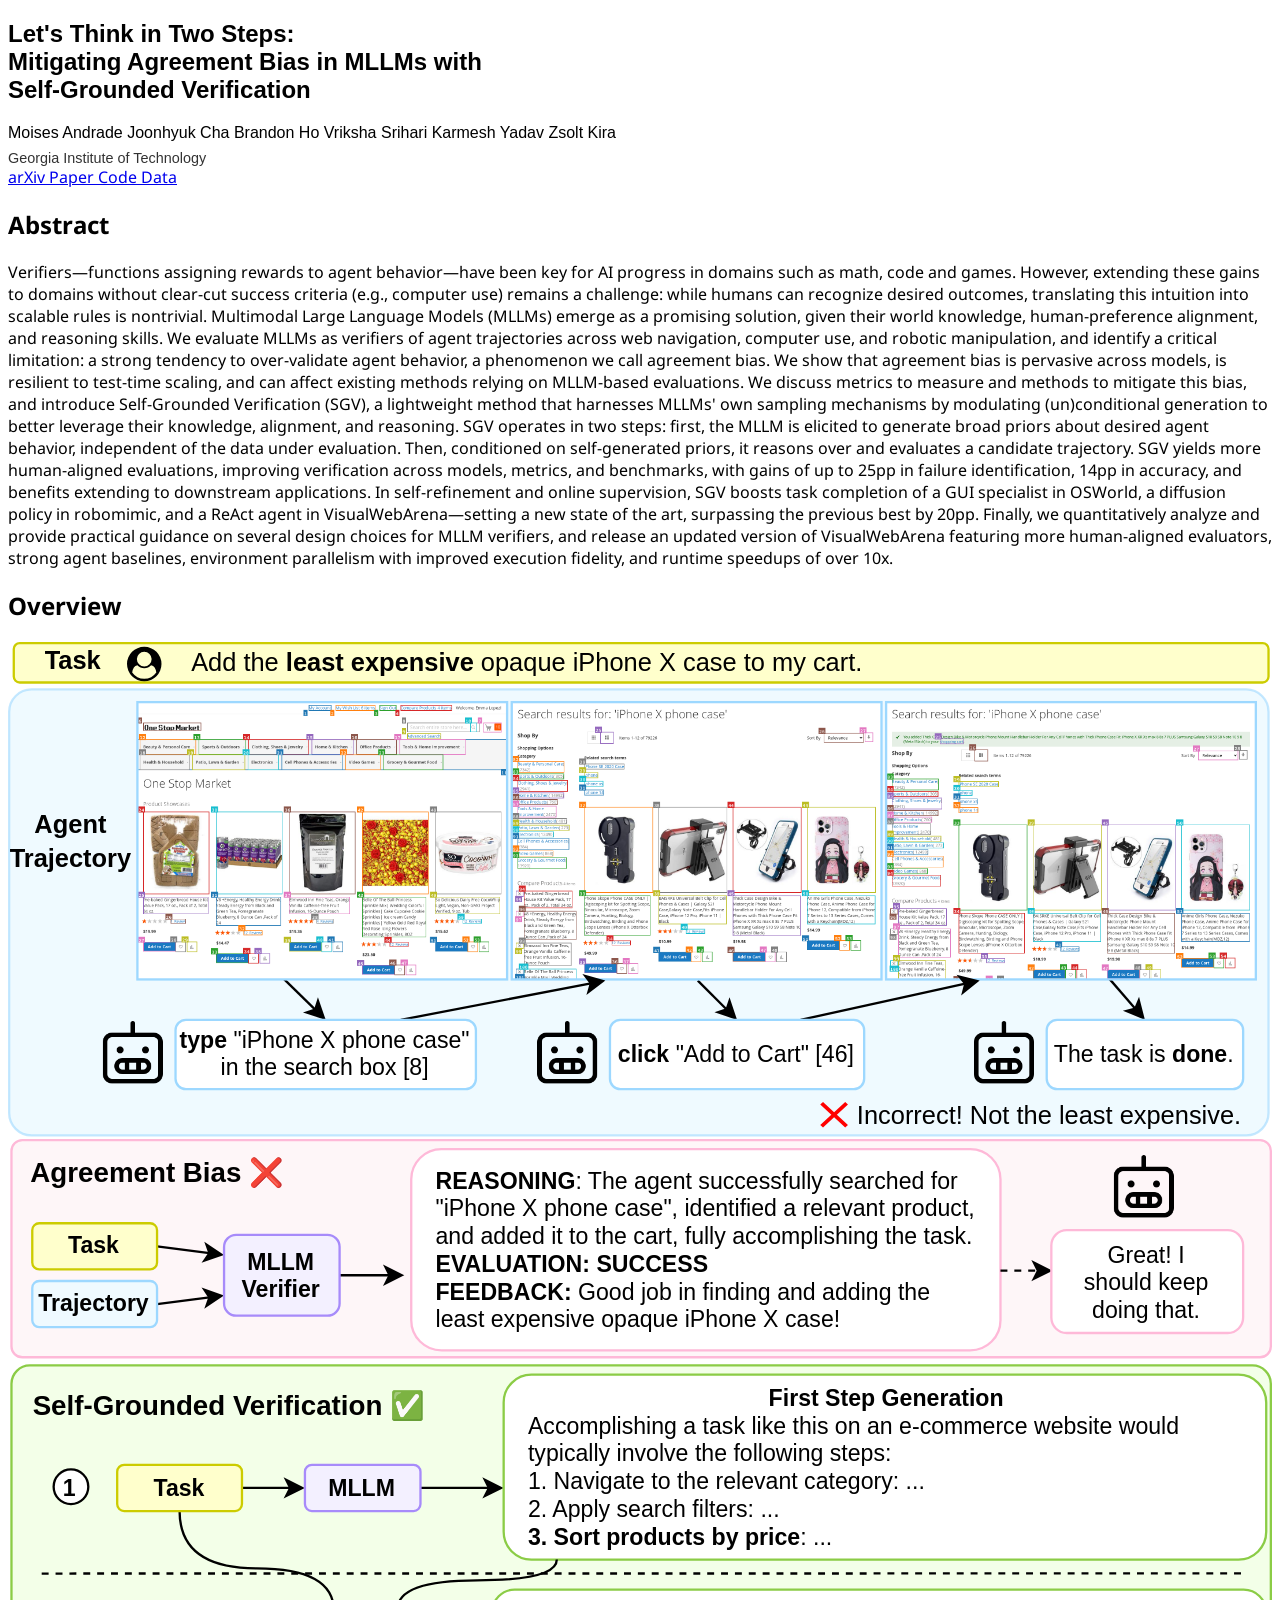
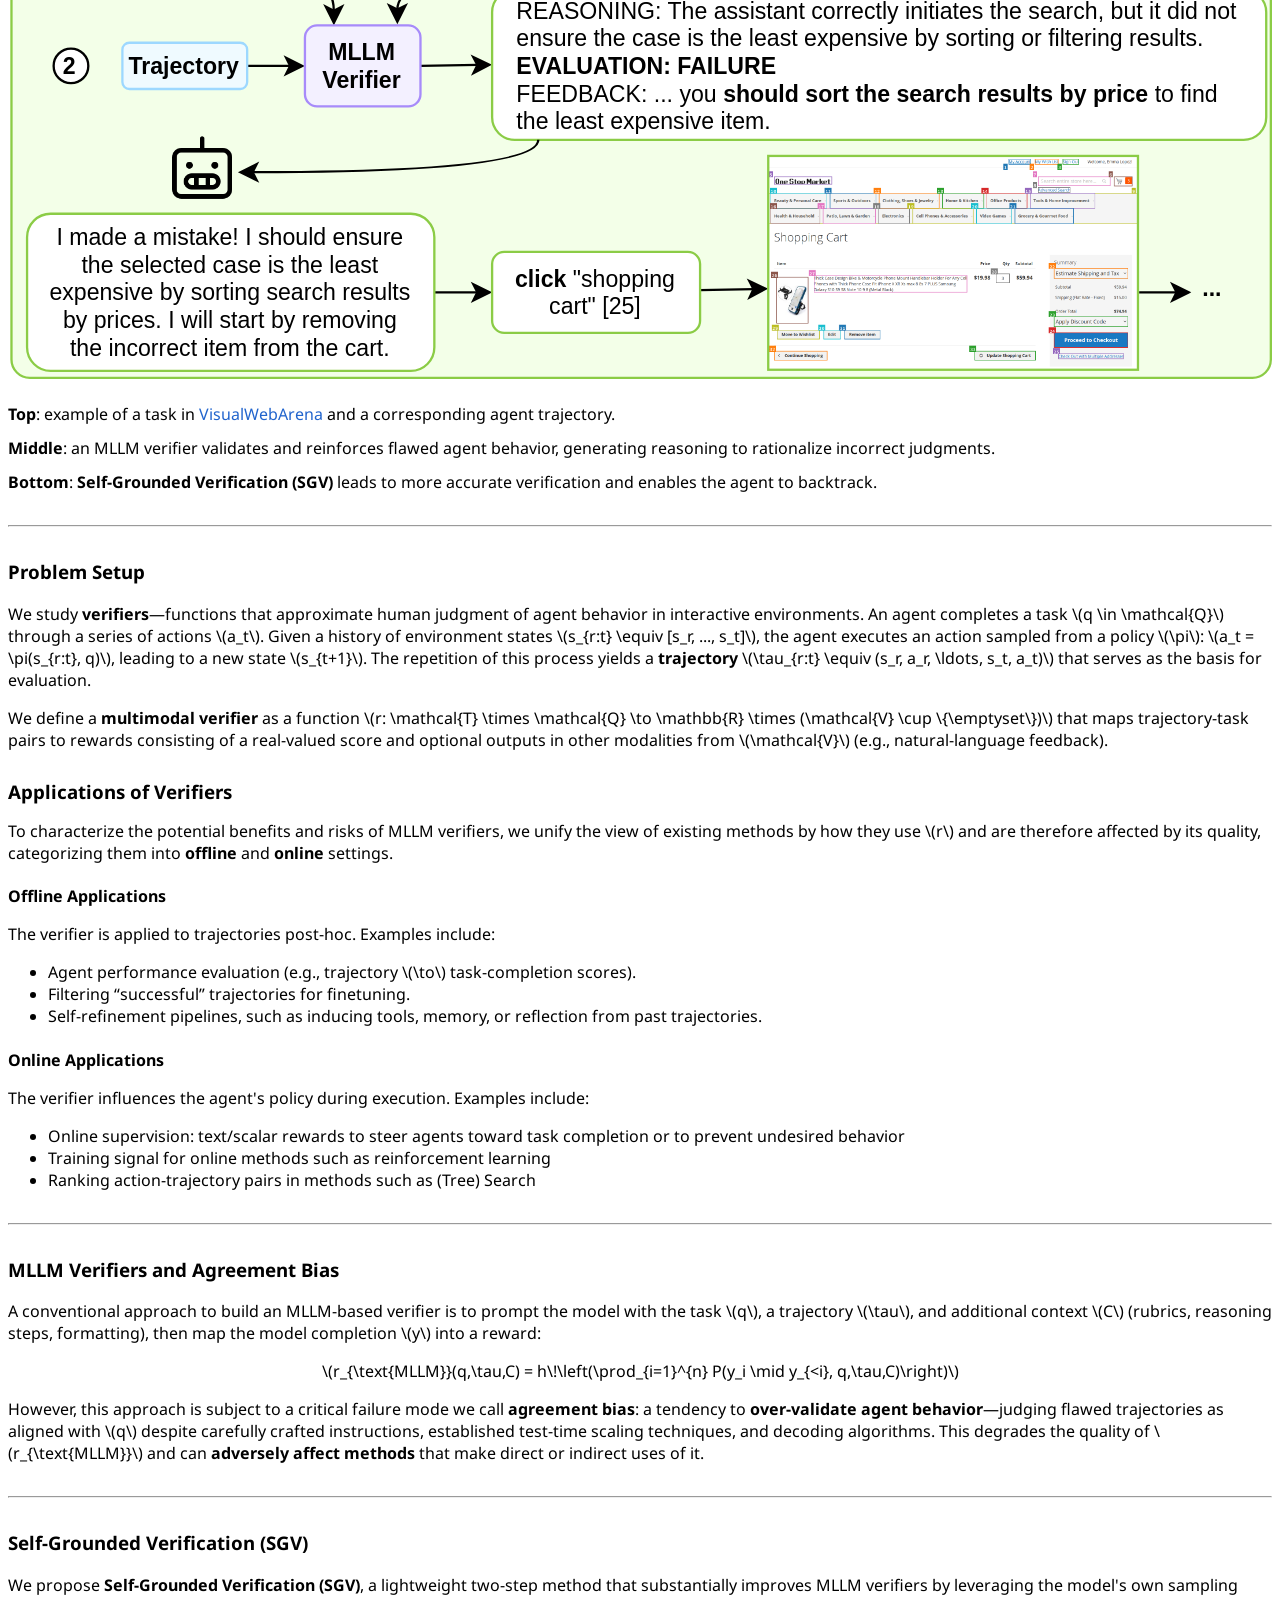
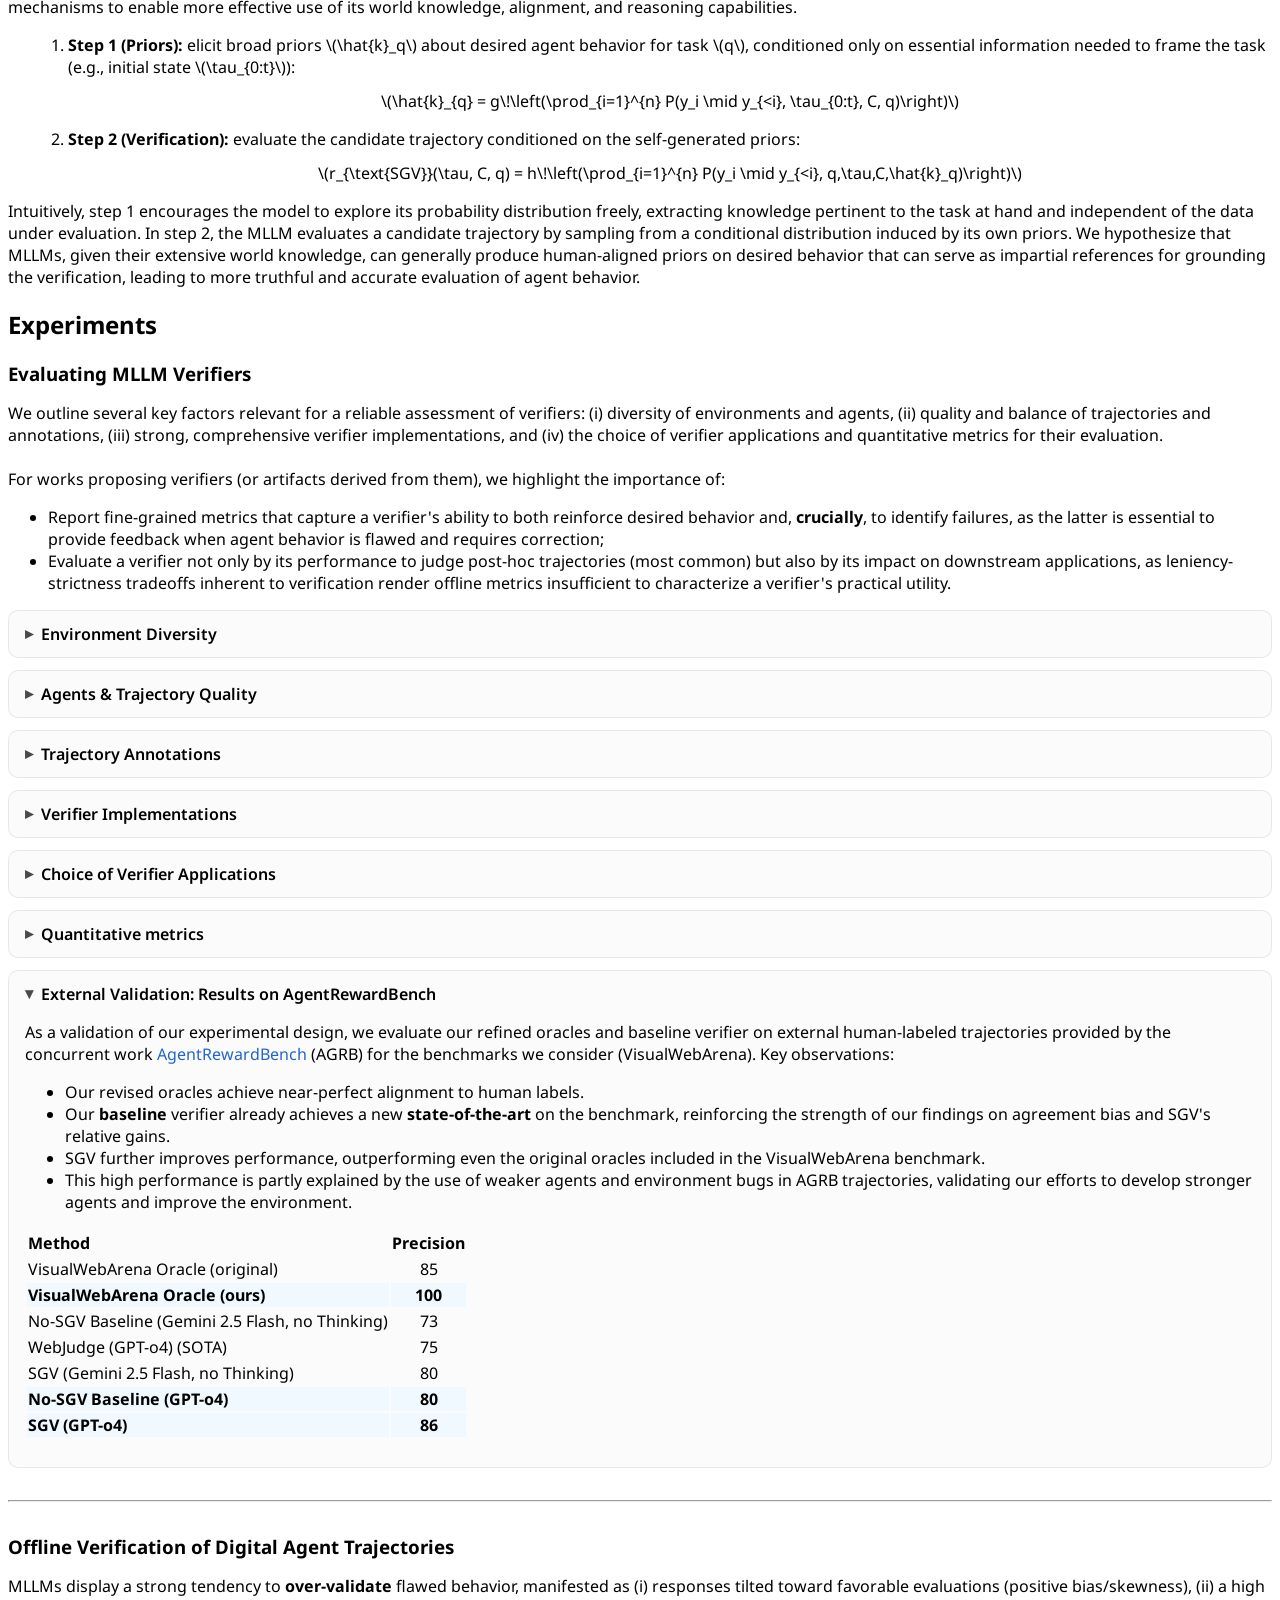
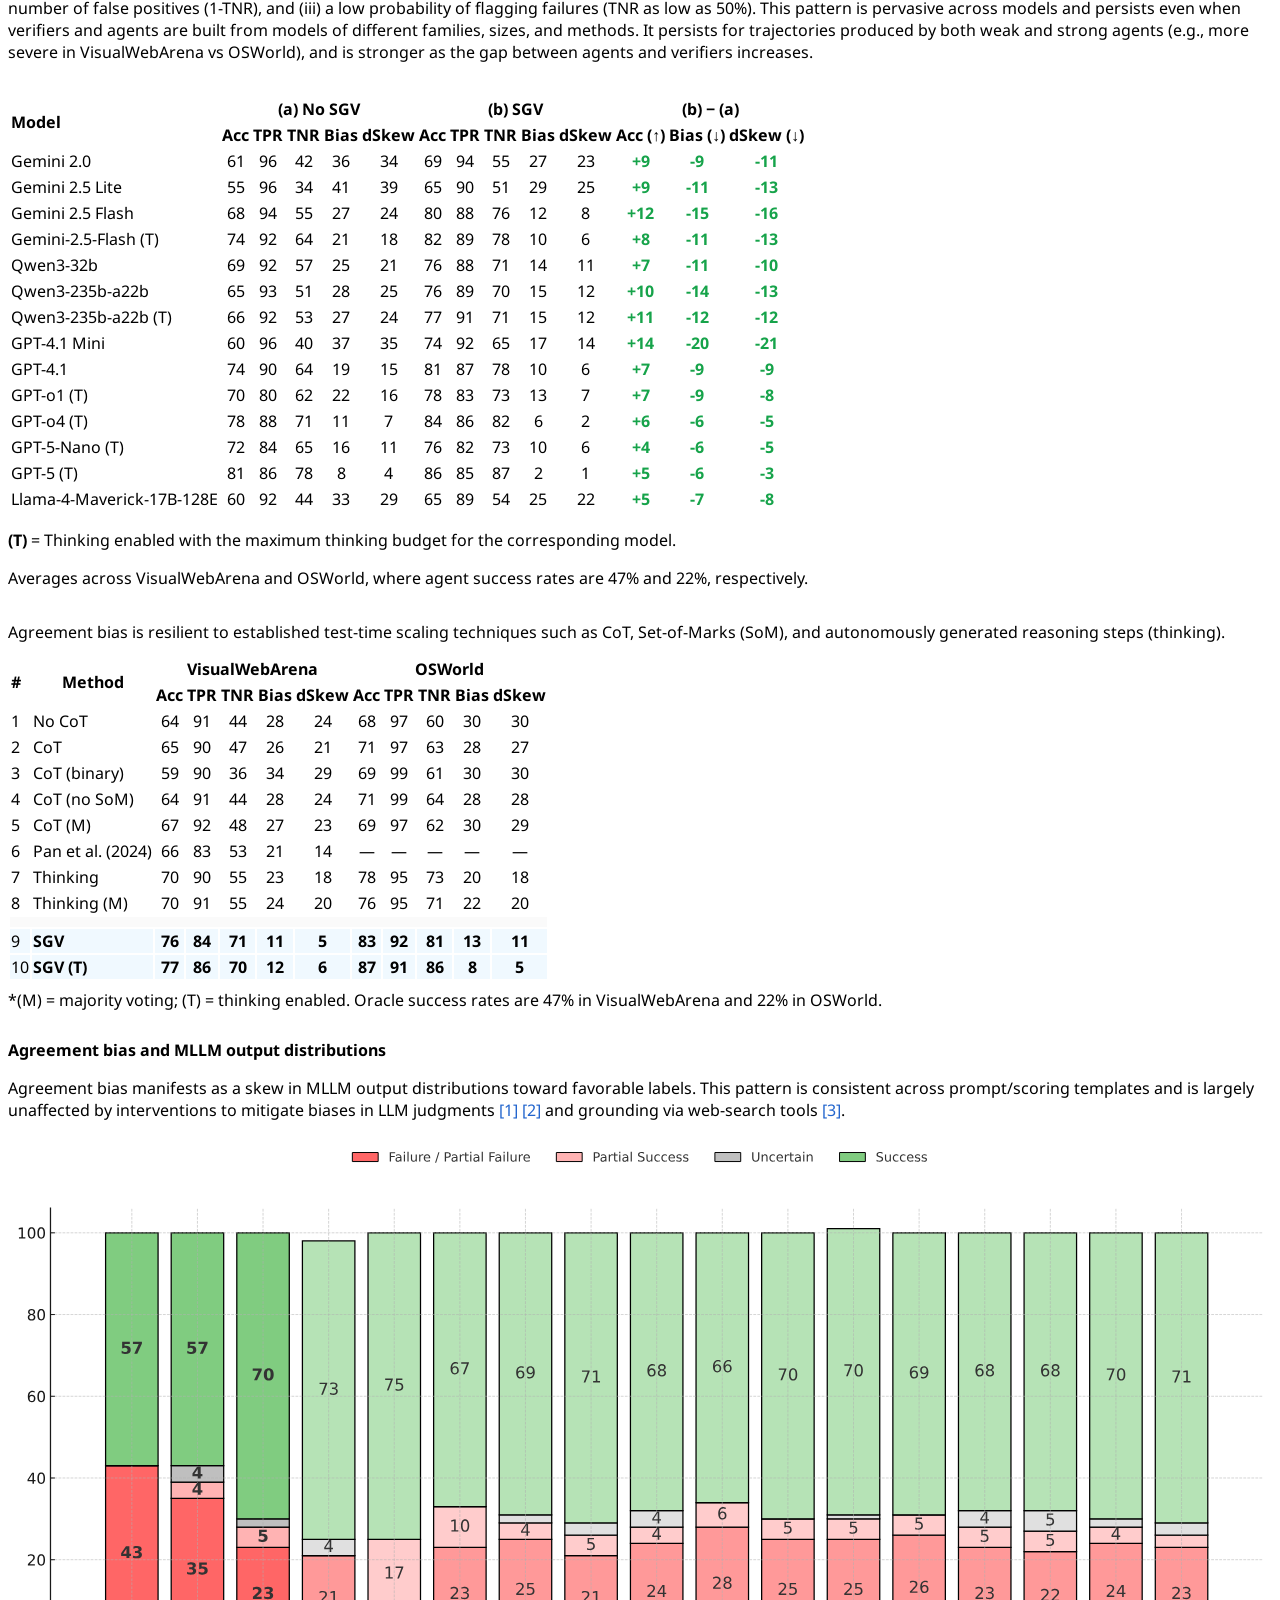
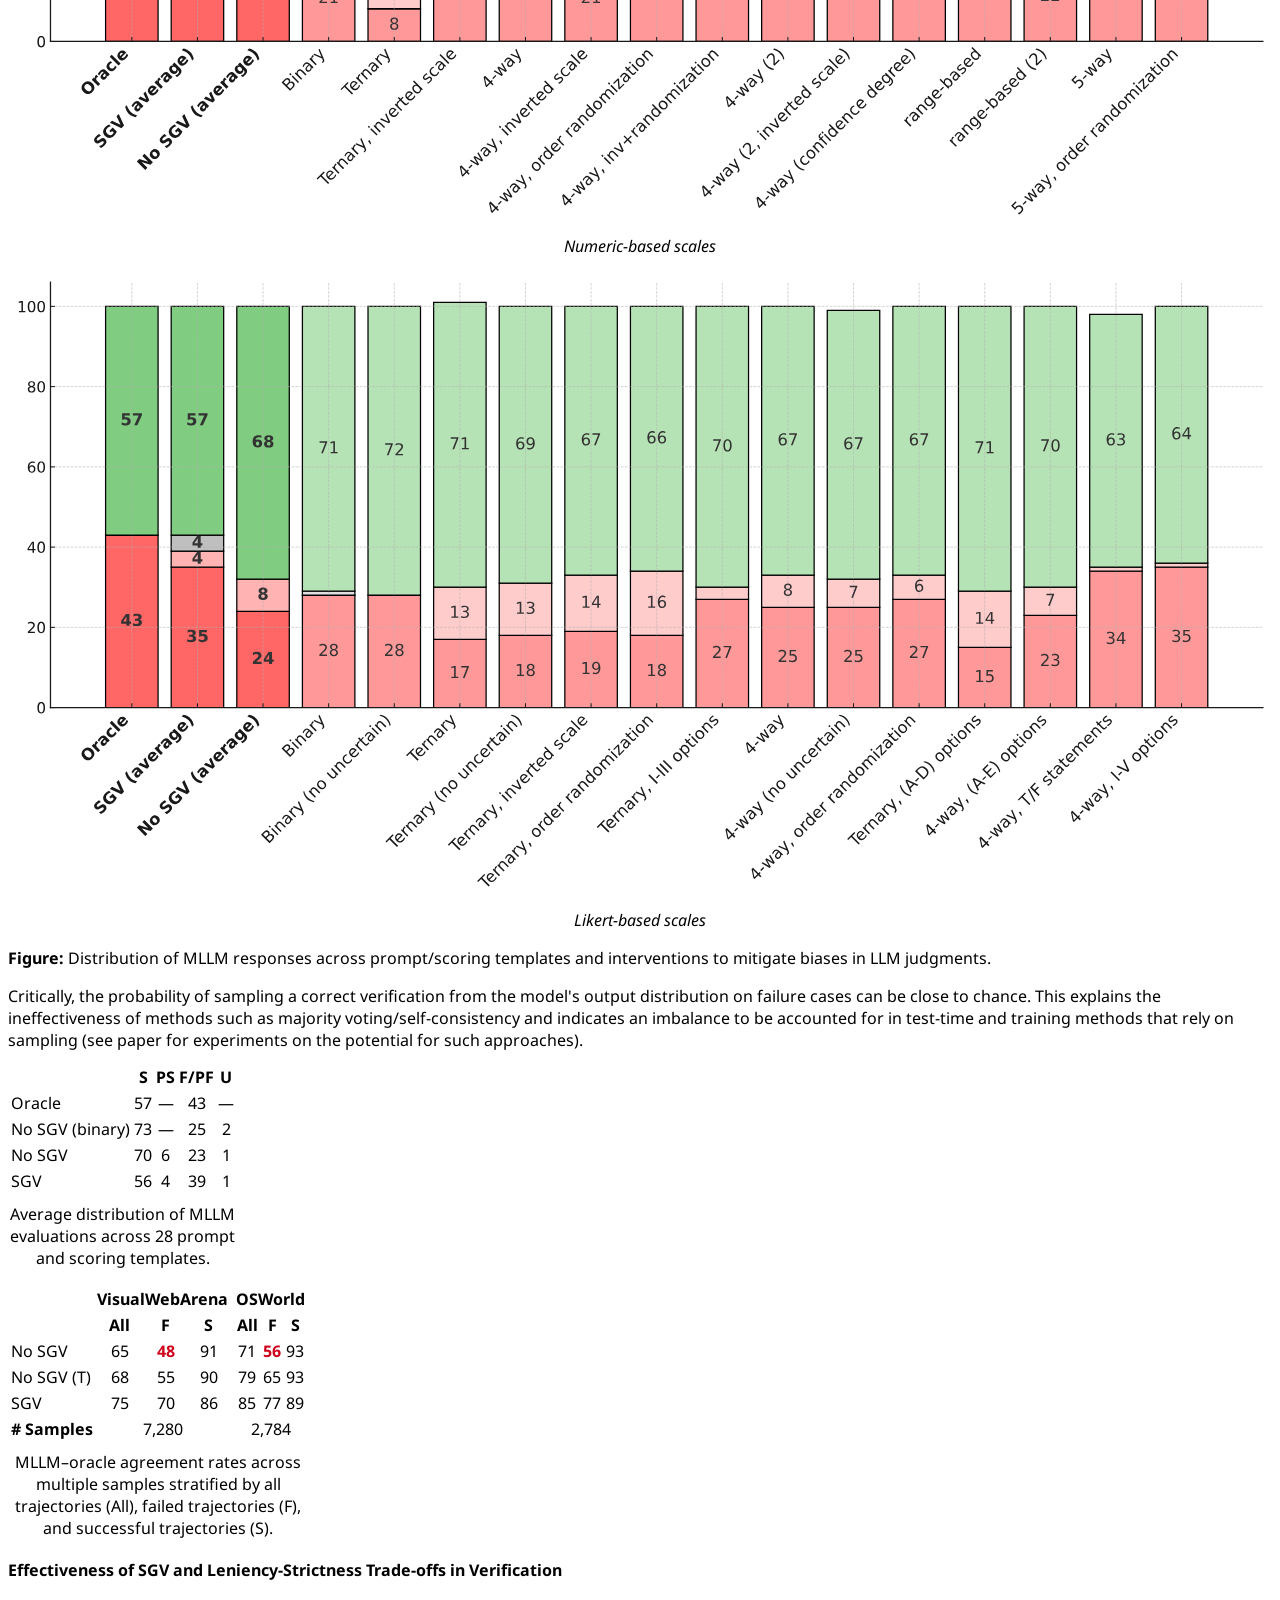
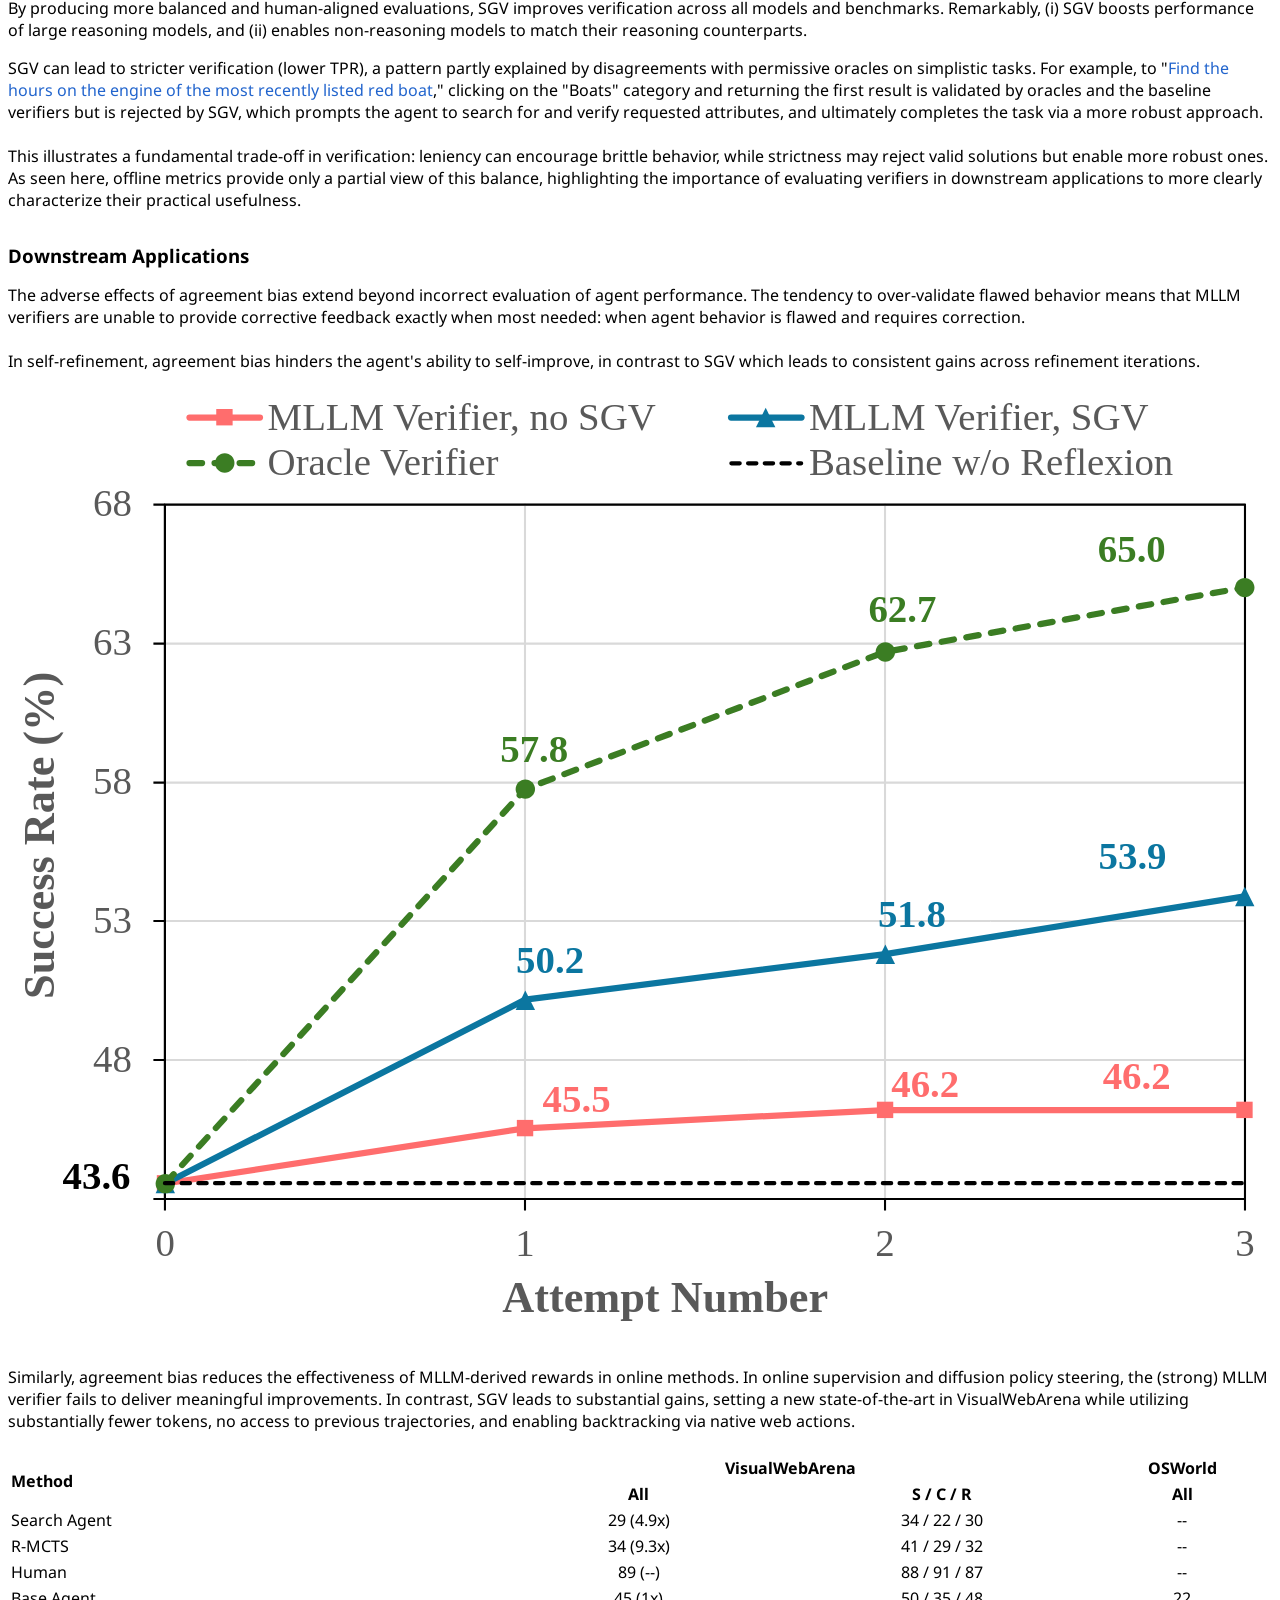
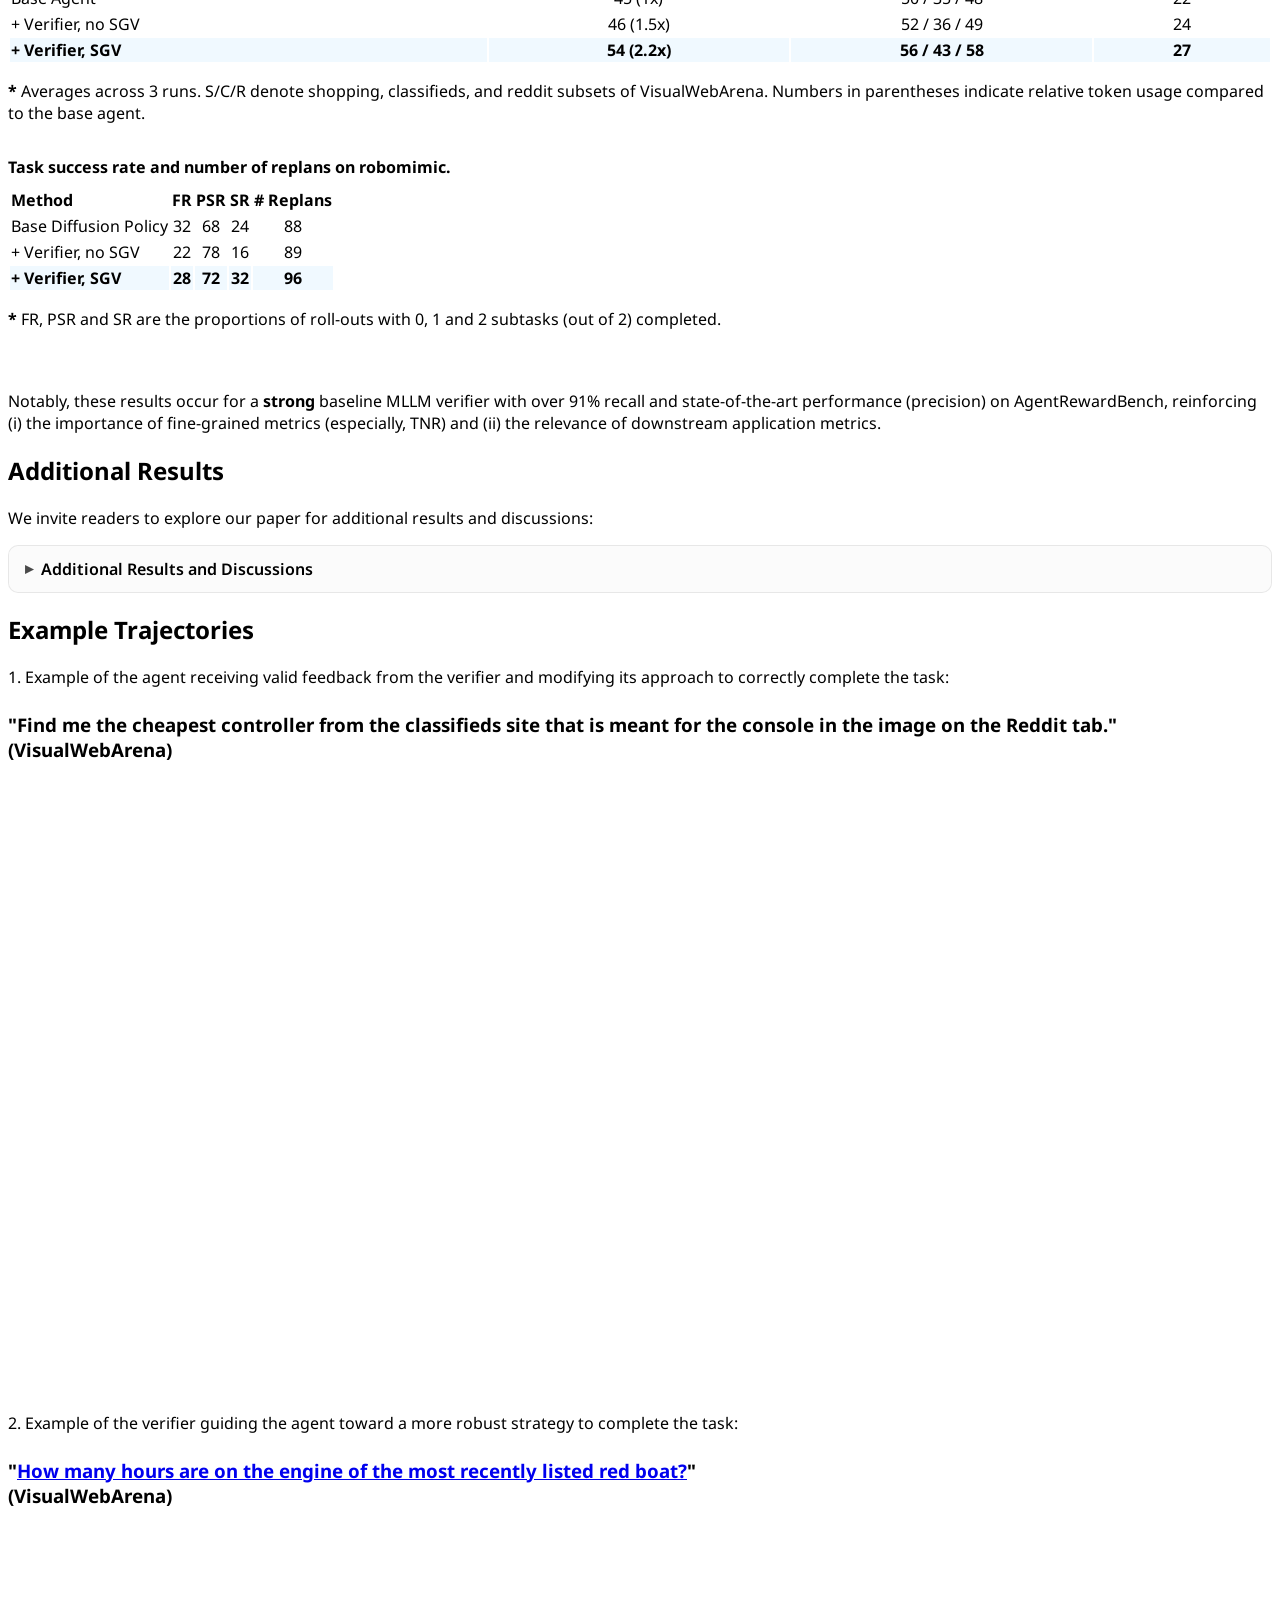
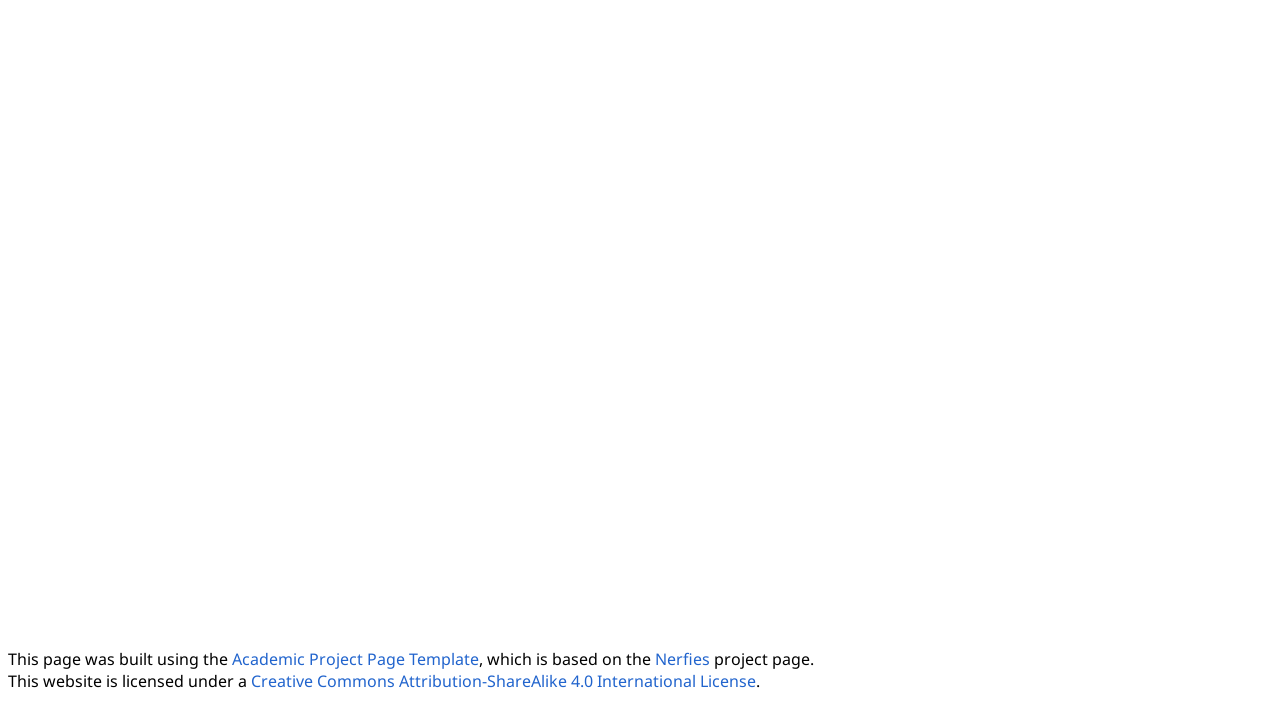
==== index.html @ 6647d973 "grammar fixes" ====
<!DOCTYPE html>
<html lang="en">
<head>
  <meta charset="utf-8">
  <meta name="description" content="We identify agreement bias, a critical limitation that hinders MLLMs from serving as verifiers of agent behavior. We demonstrate its adverse effects on existing applications, discuss methods for evaluating and improving MLLM-based verification, and introduce SGV, a simple yet effective method that improves verification across multiple models and environments.">
  <meta property="og:title" content="Let's Think in Two Steps: Mitigating Agreement Bias in MLLMs with Self-Grounded Verification">
  <meta property="og:description" content="We identify agreement bias, a critical limitation that hinders MLLMs from serving as verifiers of agent behavior. We demonstrate its adverse effects on existing applications, discuss methods for evaluating and improving MLLM-based verification, and introduce SGV, a simple yet effective method that improves verification across multiple models and environments.">
  <meta property="og:url" content="https://mshalimay.github.io/agreement-bias-sgv/">
  <meta property="og:image" content="https://mshalimay.github.io/agreement-bias-sgv/static/images/overview.png">
  <meta property="og:image:width" content="1200">
  <meta property="og:image:height" content="630">

  <meta name="twitter:title" content="Let's Think in Two Steps: Mitigating Agreement Bias in MLLMs with Self-Grounded Verification">
  <meta name="twitter:description" content="We identify agreement bias, a critical limitation that hinders MLLMs from serving as verifiers of agent behavior. We demonstrate its adverse effects on existing applications, discuss methods for evaluating and improving MLLM-based verification, and introduce SGV, a simple yet effective method that improves verification across multiple models and environments.">
  <meta name="twitter:image" content="https://mshalimay.github.io/agreement-bias-sgv/static/images/overview.png">
  <meta name="twitter:card" content="summary_large_image">
  <meta name="viewport" content="width=device-width, initial-scale=1">
  <title>Let's Think in Two Steps: Mitigating Agreement Bias in MLLMs with Self-Grounded Verification</title>
  <link rel="icon" type="image/png" href="static/images/favicon-96x96.png" sizes="96x96">
  <link rel="icon" type="image/svg+xml" href="static/images/favicon.svg">
  <link rel="shortcut icon" href="static/images/favicon.ico">
  <link href="https://fonts.googleapis.com/css?family=Google+Sans|Noto+Sans|Castoro" rel="stylesheet">
  <link rel="stylesheet" href="static/css/bulma.min.css">
  <link rel="stylesheet" href="static/css/bulma-carousel.min.css">
  <link rel="stylesheet" href="static/css/bulma-slider.min.css">
  <link rel="stylesheet" href="static/css/fontawesome.all.min.css">
  <link rel="stylesheet" href="https://cdn.jsdelivr.net/gh/jpswalsh/academicons@1/css/academicons.min.css">
  <link rel="stylesheet" href="static/css/index.css">
  <style>
      .container {
        width: 100% !important;
      }
      .content a {
          color: #2164cd !important;
          text-decoration: none;
      }
      .content a:hover {
          text-decoration: underline;
      }
      table th:not(:first-child),
      table td:not(:first-child) {
          text-align: center;
      }
      table thead tr:first-child th:nth-child(2),
      table thead tr:first-child th:nth-child(3),
      table thead tr:first-child th:nth-child(4),
      table thead tr:first-child th:nth-child(5),
      table thead tr:first-child th:nth-child(6) {
          text-align: center;
      }
      table thead tr:nth-child(2) th:last-child {
          text-align: center;
      }
      table th[rowspan] {
          vertical-align: middle;
      }
      table th:first-child,
      table td:first-child {
          text-align: left;
      }
      .scrollable-table {
          width: 100%;
          overflow-x: auto;
          -webkit-overflow-scrolling: touch;
          margin-bottom: 1rem;
      }
  </style>

  <!-- Math rendering (for equations in the evaluation/metrics section) -->
  <script>
    window.MathJax = {
      tex: {
        inlineMath: [['\\(', '\\)'], ['$', '$']],
        displayMath: [['\\[', '\\]']]
      },
      svg: { fontCache: 'global' }
    };
  </script>
  <script defer src="https://cdn.jsdelivr.net/npm/mathjax@3/es5/tex-svg.js"></script>

  <script src="https://ajax.googleapis.com/ajax/libs/jquery/3.5.1/jquery.min.js"></script>
  <script src="https://documentcloud.adobe.com/view-sdk/main.js"></script>
  <script defer src="static/js/fontawesome.all.min.js"></script>
  <script src="static/js/bulma-carousel.min.js"></script>
  <script src="static/js/bulma-slider.min.js"></script>
  <script src="static/js/index.js"></script>
</head>
<body>

<section class="hero">
  <div class="hero-body">
    <div class="container is-max-desktop">
      <div class="columns is-centered">
        <div class="column has-text-centered">
          <h1 class="title is-1 publication-title">Let's Think in Two Steps:<br>Mitigating Agreement Bias in MLLMs with<br>Self-Grounded Verification</h1>
          <div class="is-size-5 publication-authors">
            <span class="author-block">Moises Andrade Joonhyuk Cha Brandon Ho Vriksha Srihari Karmesh Yadav Zsolt Kira</span>
            <span class="author-block" style="display: block; margin-top: 0.5rem; font-size: 0.9em; opacity: 0.8;">Georgia Institute of Technology</span>
          </div>

          <div class="column has-text-centered">
            <!-- Publication Links -->
            <div class="publication-links">
              <!-- arXiv -->
              <span class="link-block">
                <a href="https://arxiv.org/abs/2507.11662"
                   target="_blank"
                   class="external-link button is-normal is-rounded is-dark">
                  <span class="icon">
                    <i class="ai ai-arxiv"></i>
                  </span>
                  <span>arXiv</span>
                </a>
              </span>
              <!-- Paper -->
              <span class="link-block">
                <a href="static/paper.pdf"
                   target="_blank"
                   class="external-link button is-normal is-rounded is-dark">
                  <span class="icon">
                    <i class="fas fa-file-pdf"></i>
                  </span>
                  <span>Paper</span>
                </a>
              </span>
              <!-- Code -->
              <span class="link-block">
                <a href="https://github.com/mshalimay/mllm-verifiers-abias-sgv"
                   target="_blank"
                   class="external-link button is-normal is-rounded is-dark">
                  <span class="icon">
                    <i class="fab fa-github"></i>
                  </span>
                  <span>Code</span>
                </a>
              </span>
              <!-- Data -->
              <span class="link-block">
                <a href="https://drive.google.com/drive/folders/15nAWNkyo6Jhsxl6RZg8cFRS_6jP-Xr-H"
                   target="_blank"
                   class="external-link button is-normal is-rounded is-dark">
                  <span class="icon">
                    <i class="fas fa-folder"></i>
                  </span>
                  <span>Data</span>
                </a>
              </span>


            
            </div>
          </div>
        </div>
      </div>
    </div>
  </div>
</section>

<!-- Abstract -->
<section class="section hero is-light">
  <div class="container is-max-desktop">
    <div class="columns is-centered has-text-centered">
      <div class="column is-four-fifths">
        <h2 class="title is-3">Abstract</h2>
        <div class="content has-text-justified">
          <p>
            Verifiers—functions assigning rewards to agent behavior—have been key for AI progress in domains such as math, code and games. However, extending these gains to domains without clear-cut success criteria (e.g., computer use) remains a challenge: while humans can recognize desired outcomes, translating this intuition into scalable rules is nontrivial. Multimodal Large Language Models (MLLMs) emerge as a promising solution, given their world knowledge, human-preference alignment, and reasoning skills. We evaluate MLLMs as verifiers of agent trajectories across web navigation, computer use, and robotic manipulation, and identify a critical limitation: a strong tendency to over-validate agent behavior, a phenomenon we call agreement bias. We show that agreement bias is pervasive across models, is resilient to test-time scaling, and can affect existing methods relying on MLLM-based evaluations. We discuss metrics to measure and methods to mitigate this bias, and introduce Self-Grounded Verification (SGV), a lightweight method that harnesses MLLMs' own sampling mechanisms by modulating (un)conditional generation to better leverage their knowledge, alignment, and reasoning. SGV operates in two steps: first, the MLLM is elicited to generate broad priors about desired agent behavior, independent of the data under evaluation. Then, conditioned on self-generated priors, it reasons over and evaluates a candidate trajectory. SGV yields more human-aligned evaluations, improving verification across models, metrics, and benchmarks,  with gains of up to 25pp in failure identification, 14pp in accuracy, and benefits extending to downstream applications. In self-refinement and online supervision, SGV boosts task completion of a GUI specialist in OSWorld, a diffusion policy in robomimic, and a ReAct agent in VisualWebArena—setting a new state of the art, surpassing the previous best by 20pp. Finally, we quantitatively analyze and provide practical guidance on several design choices for MLLM verifiers, and release an updated version of VisualWebArena featuring more human-aligned evaluators, strong agent baselines, environment parallelism with improved execution fidelity, and runtime speedups of over 10x.
          </p>
        </div>
      </div>
    </div>
  </div>
</section>

<!-- Overview -->
<section class="section hero">
    <div class="container is-max-desktop">
      <div class="columns is-centered has-text-centered">
        <div class="column is-four-fifths">
  
          <h2 class="title is-3">Overview</h2>
  
          <div class="content has-text-justified">
  
            <!-- Overview figure -->
            <img src="static/images/overview.svg"
                 alt="Summary of findings."
                 style="width: 100%; margin: 0 auto 1.5rem; display: block;"
            >
  
            <!-- Figure explanation -->
            <div style="display: flex; flex-direction: column; gap: 0.75rem; margin-bottom: 1.25rem;">
              <span><b>Top</b>: example of a task in <a href="https://jykoh.com/vwa" target="_blank">VisualWebArena</a> and a corresponding agent trajectory.</span>
              <span><b>Middle</b>: an MLLM verifier validates and reinforces flawed agent behavior, generating reasoning to rationalize incorrect judgments.</span>
              <span><b>Bottom</b>: <b>Self-Grounded Verification (SGV)</b> leads to more accurate verification and enables the agent to backtrack.</span>
            </div>
  
            <hr style="margin: 2rem 0;">
  
            <!-- Problem Setup -->
            <h3 class="title is-4" style="margin-top: 0.5rem;">Problem Setup</h3>
  
            <p>
              We study <b>verifiers</b>—functions that approximate human judgment of agent behavior in interactive environments.
              An agent completes a task \(q \in \mathcal{Q}\) through a series of actions \(a_t\). Given a history of environment states \(s_{r:t} \equiv [s_r, ..., s_t]\), the agent executes an action sampled from a policy \(\pi\): \(a_t = \pi(s_{r:t}, q)\), leading to a new state \(s_{t+1}\). The repetition of this process yields a <b>trajectory</b> \(\tau_{r:t} \equiv (s_r, a_r, \ldots, s_t, a_t)\) that serves as the basis for evaluation.
            </p>
  
            <p>
              We define a
              <b>multimodal verifier</b> as a function
              \(r: \mathcal{T} \times \mathcal{Q} \to \mathbb{R} \times (\mathcal{V} \cup \{\emptyset\})\) that maps trajectory-task pairs to rewards consisting of a real-valued score and optional outputs in other modalities from \(\mathcal{V}\) (e.g., natural-language feedback).
            </p>

            <!-- Applications of Verifiers -->
            <h3 class="title is-4" style="margin-top: 1.75rem; margin-bottom: 0.75rem;">Applications of Verifiers</h3>
            <p>
              To characterize the potential benefits and risks of MLLM verifiers, we unify the view of existing methods by how they use \(r\) and are therefore affected by its quality, categorizing them into <b>offline</b> and <b>online</b> settings.
            </p>

            <div class="columns">
              <div class="column is-6">
                <div class="box">
                  <h4 class="title is-6" style="margin-bottom: 0.5rem;">Offline Applications</h4>
                  <p style="margin-bottom: 0.75rem;">
                    The verifier is applied to trajectories post-hoc. Examples include:
                  </p>
                  <ul>
                    <li>Agent performance evaluation (e.g., trajectory \(\to\) task-completion scores).</li>
                    <li>Filtering “successful” trajectories for finetuning.</li>
                    <li>Self-refinement pipelines, such as inducing tools, memory, or reflection from past trajectories.</li>
                  </ul>
                </div>
              </div>

              <div class="column is-6">
                <div class="box">
                  <h4 class="title is-6" style="margin-bottom: 0.5rem;">Online Applications</h4>
                  <p style="margin-bottom: 0.75rem;">
                    The verifier influences the agent's policy during execution. Examples include:
                  </p>
                  <ul>
                    <li>Online supervision: text/scalar rewards to steer agents toward task completion or to prevent undesired behavior</li>
                    <li>Training signal for online methods such as reinforcement learning</li>
                    <li>Ranking action-trajectory pairs in methods such as (Tree) Search</li>
                  </ul>
                </div>
              </div>
            </div>
  
            <hr style="margin: 2rem 0;">
  
            <!-- MLLM verifiers + agreement bias -->
            <h3 class="title is-4" style="margin-top: 0.5rem;">MLLM Verifiers and Agreement Bias</h3>
  
            <p>
              A conventional approach to build an MLLM-based verifier is to prompt the model with the task
              \(q\), a trajectory \(\tau\), and additional context \(C\) (rubrics, reasoning steps, formatting), then map the
              model completion \(y\) into a reward:
            </p>
  
            <p style="text-align:center; margin: 1rem 0;">
              \(r_{\text{MLLM}}(q,\tau,C) = h\!\left(\prod_{i=1}^{n} P(y_i \mid y_{&lt;i}, q,\tau,C)\right)\)
            </p>
  
            <p>
              However, this approach is subject to a critical failure mode we call <b>agreement bias</b>: a tendency to
              <b>over-validate agent behavior</b>—judging flawed trajectories as aligned with \(q\) despite carefully crafted
              instructions, established test-time scaling techniques, and decoding algorithms. This degrades the quality of
                \(r_{\text{MLLM}}\) and can <b>adversely affect methods</b> that make direct or indirect uses of it.
            </p>
  
            <hr style="margin: 2rem 0;">
  
            <!-- SGV -->
            <h3 class="title is-4" style="margin-top: 0.5rem;">Self-Grounded Verification (SGV)</h3>
  
            <p>
              We propose <b>Self-Grounded Verification (SGV)</b>, a lightweight two-step method that substantially improves
              MLLM verifiers by leveraging the model's own sampling mechanisms to enable more effective use of its world knowledge, alignment, and reasoning capabilities.            </p>
  
            <div class="box" style="text-align:left; margin-top: 1rem;">
              <ol style="margin-left: 1.25rem;">
                <li style="margin-bottom: 1rem;">
                  <b>Step 1 (Priors):</b> elicit broad priors \(\hat{k}_q\) about desired agent behavior for task \(q\),
                  conditioned only on essential information needed to frame the task (e.g., initial state \(\tau_{0:t}\)):
                  <div style="text-align:center; margin-top: 0.75rem;">
                    \(\hat{k}_{q} = g\!\left(\prod_{i=1}^{n} P(y_i \mid y_{&lt;i}, \tau_{0:t}, C, q)\right)\)
                  </div>
                </li>
                <li>
                  <b>Step 2 (Verification):</b> evaluate the candidate trajectory conditioned on the self-generated priors:
                  <div style="text-align:center; margin-top: 0.75rem;">
                    \(r_{\text{SGV}}(\tau, C, q) =
                    h\!\left(\prod_{i=1}^{n} P(y_i \mid y_{&lt;i}, q,\tau,C,\hat{k}_q)\right)\)
                  </div>
                </li>
              </ol>
            </div>
  
            <p>
              Intuitively, step 1 encourages the model to explore its probability distribution freely, extracting knowledge pertinent to the task at hand and independent of the data under evaluation. In step 2, the MLLM evaluates a candidate trajectory by sampling from a conditional distribution induced by its own priors.
              We hypothesize that MLLMs, given their extensive world knowledge, can generally produce human-aligned priors on desired behavior that can serve as impartial references for grounding the verification, leading to more truthful and accurate evaluation of agent behavior.
            </p>
  
          </div>
        </div>
      </div>
    </div>
  </section>

<!-- Experiments -->
<section class="section hero">
  <div class="container is-max-desktop">
    <div class="columns is-centered has-text-centered">
      <div class="column is-four-fifths">
        <h2 class="title is-3">Experiments</h2>
        <div class="content has-text-justified">
        <!-- ===========================================  -->
        <!-- LINK: Evaluating MLLM Verifiers (collapsible) -->
        <!-- ===========================================  -->
          <h3 class="title is-4" style="margin-top: 1rem; margin-bottom: 0.75rem;">Evaluating MLLM Verifiers</h3>

          <p style="margin-bottom: 1rem;">
            We outline several key factors relevant for a reliable assessment of verifiers: (i) diversity of environments and agents, (ii) quality and balance of trajectories and annotations, (iii) strong, comprehensive verifier implementations, and (iv) the choice of verifier applications and quantitative metrics for their evaluation.
            
            <br>
            <br>
            For works proposing verifiers (or artifacts derived from them), we highlight the importance of:
            <br>
            <ul>
              <li>
                Report fine-grained metrics that capture a verifier's ability to both reinforce desired behavior and, <b>crucially</b>, to identify failures, as the latter is essential to provide feedback when agent behavior is flawed and requires correction;
              </li>
              <li>
                Evaluate a verifier not only by its performance to judge post-hoc trajectories (most common) but also by its impact on downstream applications, as leniency-strictness tradeoffs inherent to verification render offline metrics insufficient to characterize a verifier's practical utility.
              </li>
            </ul>
          
        </p>

          <details class="expander">
            <summary>Environment Diversity</summary>
            <div class="inner">
              <p>
                Diversity of environments and agents is key for generalizable findings.
                The benchmarks evaluated span a diverse set of tasks in web navigation, computer use, and long-horizon robotic manipulation that require nuanced verification and multimodal reasoning:
              </p>
              <ul>
                <li>
                  <b>VisualWebArena (VWA)</b>: a web-browser environment with 910 tasks, many combining text and image instructions
                  (e.g., "Buy this product" + image).
                </li>
                <li>
                  <b>OSWorld</b>: a computer-use benchmark with 369 tasks involving widely used desktop applications in single- and multi-app workflows.
                </li>
                <li>
                  <b>robomimic</b>: long-horizon robot manipulation; we focus on <b>tool hang</b> (most challenging),
                  consisting of (1) inserting an L-shaped pencil into a base and (2) hanging a wrench on it.
                </li>
              </ul>
              <h3 class="title is-4 has-text-centered" style="margin: 3rem auto 0;">
                Task Examples
              </h3>
              <div id="results-carousel" class="carousel results-carousel">
                <div class="item">
                  <img src="static/images/task examples/vwa-classifieds.png"
                       alt="Example of a task in VisualWebArena.">
                  <h2 class="subtitle has-text-centered" style="margin-top: 1rem;">
                    "Show me the most expensive collectible historical USA coin that is under $2000." (VisualWebArena)
                  </h2>
                </div>
                <div class="item">
                  <img src="static/images/task examples/vwa-shopping.png"
                       alt="Example of a task in VisualWebArena.">
                  <h2 class="subtitle has-text-centered" style="margin-top: 1rem;">
                    "I really like these shoes, but I am not satisfied with the color. Could you find me an item on this page for these shoes with a darker shade or color?" (VisualWebArena)
                  </h2>
                </div>
                <div class="item">
                  <img src="static/images/task examples/osworld-slides.png"
                       alt="Example of a task in OSWorld.">
                  <h2 class="subtitle has-text-centered" style="margin-top: 1rem;">
                    "Please set my slides upright instead of sideways." (OSWorld)
                  </h2>
                </div>
                <div class="item">
                  <img src="static/images/task examples/osworld-glasses.png"
                       alt="Example of a task in OSWorld.">
                  <h2 class="subtitle has-text-centered" style="margin-top: 1rem;">
                    "My glasses are broken, and I'm having trouble seeing small things clearly. Could you help me enlarge the text on my screen so it's easier to read?" (OSWorld)
                  </h2>
                </div>
              </div>
            </div>
          </details>

          <details class="expander">
            <summary>Agents & Trajectory Quality</summary>
            <div class="inner">
              <p>
                Weak agents and buggy environments can produce trajectories that are trivial to verify and may artificially
                inflate verifier performance (e.g., long action loops, "page not found" errors). We fix several issues with the VisualWebArena environment and incorporate diverse agents to improve generalization.
              </p>
              <ul>
                <li>
                  <b>VWA</b>: We build a strong ReAct agent that produces a balanced distribution of failures and successes.
                </li>
                <li><b>OSWorld</b>: We utilize the GUI-Specialist (UI-TARS-1.5), the best performing agent in the benchmark at the time of writing.</li>
                <li><b>robomimic</b>: We train a diffusion policy on expert demonstrations.</li>
              </ul>
            </div>
          </details>

          <details class="expander">
            <summary>Trajectory Annotations</summary>
            <div class="inner">
              <p>
                Similar to prior work, we rely on <b>oracle verifiers</b> included in the benchmark as scalable proxies for human judgment, since large-scale human annotation is expensive. For a reliable baseline, we made several improvements to VisualWebArena oracles and externally validated them on trajectories provided by the concurrent work AgentRewardBench, achieving near-perfect alignment to human labels.
              </p>
              <div class="table-container" style="margin-top: 0.75rem;">
                <table id="tab-fixed-oracle" class="table is-bordered is-striped is-narrow is-hoverable is-fullwidth">
                  <thead>
                    <tr>
                      <th></th>
                      <th>Original</th>
                      <th>Improved Oracle</th>
                    </tr>
                  </thead>
                  <tbody>
                    <tr>
                      <td><b>Precision</b></td>
                      <td>85.2</td>
                      <td>100</td>
                    </tr>
                    <tr>
                      <td><b>TPR</b></td>
                      <td>58.2</td>
                      <td>92</td>
                    </tr>
                    <tr>
                      <td><b>TNR</b></td>
                      <td>95.9</td>
                      <td>100</td>
                    </tr>
                    <tr>
                      <td><b>Acc</b></td>
                      <td>85.1</td>
                      <td>98</td>
                    </tr>
                  </tbody>
                  <caption class="has-text-grey is-size-7" style="caption-side: bottom; padding-top: 0.5rem;">
                    <b>Table:</b> Performance of oracle evaluators in AgentRewardBench-VisualWebArena.
                  </caption>
                </table>
              </div>
            </div>
          </details>

          
          <details class="expander">
            <summary>Verifier Implementations</summary>
            <div class="inner">
              <p>
                To ensure strong and generalizable findings, we implement strong verifier baselines and explore several design choices, including: Chain-of-thought (CoT) prompting, Set-of-marks (SoM) prompting, Majority voting/self-consistency, Reasoning models, and 28+ variations to prompt/scoring templates including common interventions to mitigate biases in LLM judgments.
                For VisualWebArena, we additionally consider human-written benchmark-specific rubrics explored in prior work and adopted by subsequent work for self-refinement, tree-search, and finetuning.
              </p>
            </div>
          </details>


          <details class="expander">
            <summary>Choice of Verifier Applications</summary>
            <div class="inner">
              <p>
                We evaluate MLLM verifiers on three representative applications:
                <b>(i)</b> offline evaluation of trajectories,
                <b>(ii)</b> self-refinement via Reflexion,
                and <b>(iii)</b> online supervision.
              </p>
              <p>
                These applications: (1) introduce fewer confounding factors; (2) are of direct practical interest and often serve as building blocks in larger pipelines; and (3) yield informative signals for broader applicability.
              </p>
            </div>
          </details>


          <details class="expander">
            <summary>Quantitative metrics</summary>
            <div class="inner">
              <div class="box" style="margin-top: 1rem;">
                <p style="margin-bottom: 0.75rem;">
                  For offline verification of agent trajectories, we evaluate alignment of rewards produced by MLLM verifiers and humans/oracles through bias, distance skewness, and true positive and true negative rates:
                </p>
                <div style="overflow-x:auto;">
                  \[
                    \text{bias} = \frac{1}{n}\sum_i \mathbb{E}[d_i];
                    \qquad
                    d\text{Skew} = 1 - \frac{\sum_{i,j}\lVert d_i - d_j\rVert}{\sum_{i,j}\lVert d_i + d_j\rVert};
                    \qquad
                    \text{T?R}(c) = \frac{\sum_i \mathbf{1}(\hat{r}_i=c \wedge r_i^*=c)}{\sum_i \mathbf{1}(r_i^*=c)}, \quad c\in\{0,1\}
                  \]
                </div>
                <p style="margin-top: 0.75rem; margin-bottom: 0.75rem;">
                  where \(\hat{r}_i\) is the MLLM verifier reward, \(r_i^*\) the human/oracle reward, and \(d_i = \hat{r}_i - r_i^*\).
                </p>
                <p style="margin-bottom: 0.75rem;">
                  To facilitate comparisons, we also include accuracy as an <i>auxiliary</i> metric that summarizes the tradeoff between TPR and TNR:
                  \(\text{ACC} = (1-\text{SR})\cdot \text{TNR} + \text{SR}\cdot \text{TPR}\),
                  where \(\text{SR}\) is the base agent success rate.
                </p>
                <p style="margin-bottom: 0;">
                  Due to the intrinsic leniency-strictness tradeoff in verification, we also evaluate the impact of a verifier on <b>downstream applications</b> by measuring the <b>task completion rate (SR) of agents with and without verifier intervention</b>.
                </p>
              </div>
              <p style="margin-bottom: 0.75rem;">
                <b>Key Observations:</b>
              </p>
              <ul style="margin-top: 0; margin-bottom: 0.75rem;">
                <li>
                  <b>bias</b> and <b>dSkew</b>: summary statistics reflecting the distribution of MLLM responses. Positive values indicate MLLM rewards systematically higher than humans/oracles; values near zero indicate closer alignment.
                </li>
                <li>
                    <b>TNR</b>: measures how often MLLMs identify failures among the subset of trajectories marked as failures. Provides an empirical estimate of the probability of classifying a trajectory as flawed when it truly is. A low \(TNR = 1-\text{FalsePositiveRate}\) implies a high number of false positives. (everything analogous for <b>TPR</b>)
                </li>
                <li>
                    Statistics like TPR and TNR directly relate to the core function of verifiers: providing feedback to improve agent performance. 
                    Low values indicate not only misalignment but also risks for downstream applications—especially a low probability of flagging failures (low TNR).
                </li>
              </ul>
            </div>
          </details>

          <details class="expander" open>
            <summary>External Validation: Results on AgentRewardBench</summary>
            <div class="inner">
          <p style="margin-bottom: 0.75rem;">
            As a validation of our experimental design, we evaluate our refined oracles and baseline verifier on external human-labeled trajectories provided by the concurrent work <a href="https://agent-reward-bench.github.io/" target="_blank">AgentRewardBench</a> (AGRB) for the benchmarks we consider (VisualWebArena). Key observations:
            <!-- bullet points -->
            <ul>
                <li>
                  Our revised oracles achieve near-perfect alignment to human labels.
                </li>
              <li>
                Our <b>baseline</b> verifier already achieves a new <b>state-of-the-art</b> on the benchmark, reinforcing the strength of our findings on agreement bias and SGV's relative gains.
              </li>
              <li>
                SGV further improves performance, outperforming even the original oracles included in the VisualWebArena benchmark.
              </li>
              <li>
                This high performance is partly explained by the use of weaker agents and environment bugs in AGRB trajectories, validating our efforts to develop stronger agents and improve the environment.
              </li>
            </ul>

          </p>
          <div id="table-leaderboard"></div>
          <noscript>
            <div class="content">
              <p><strong>Leaderboard Table</strong> requires JavaScript to load. Please enable JavaScript to view it.</p>
            </div>
          </noscript>

          </div>
          </details>

          <hr style="margin: 2rem 0;">
          







          <!-- ===========================================  -->
          <!-- LINK: Offline Evaluation -->
          <!-- ===========================================  -->
          
          
          <h3 class="title is-4" style="margin-top: 2rem; margin-bottom: 1rem;">Offline Verification of Digital Agent Trajectories</h3>

            MLLMs display a strong tendency to <b>over-validate</b> flawed behavior, manifested as (i) responses tilted toward favorable evaluations (positive bias/skewness),
            (ii) a high number of false positives (1-TNR), and (iii) a low probability of flagging failures (TNR as low as 50%).  This pattern is pervasive across models and persists even when verifiers and agents are built from models of different
            families, sizes, and methods. It persists for trajectories produced by both weak and strong agents (e.g., more severe in VisualWebArena vs OSWorld), and is stronger as the gap between agents and verifiers increases.

          </p>

          <div id="table1"></div>
          <noscript>
            <div class="content">
              <p><strong>Table 1</strong> requires JavaScript to load. Please enable JavaScript to view it.</p>
            </div>
          </noscript>

          <p style="margin-top: 1.25rem; margin-bottom: 0.75rem;">
            Agreement bias is resilient to established test-time scaling techniques such as CoT, Set-of-Marks (SoM), and autonomously generated reasoning steps (thinking).
          </p>
          <div id="table2"></div>
          <noscript>
            <div class="content">
              <p><strong>Table 2</strong> requires JavaScript to load. Please enable JavaScript to view it.</p>
            </div>
          </noscript>

          <div style="height: 1.25rem;"></div>

          <h4 class="title is-5" style="margin-top: 0.5rem; margin-bottom: 0.5rem;">Agreement bias and MLLM output distributions</h4>
          <p style="margin-bottom: 0.75rem;">
            Agreement bias manifests as a skew in MLLM output distributions toward favorable labels. This pattern is consistent across prompt/scoring templates and is largely unaffected by interventions to mitigate biases in LLM judgments <a href="https://arxiv.org/abs/2502.06655" target="_blank">[1]</a>
            <a href="https://llm-judge-bias.github.io/" target="_blank">[2]</a> and grounding via web-search tools <a href="https://openreview.net/forum?id=Sx038qxjek" target="_blank">[3]</a>.
            
          </p>

          <!-- Distribution Figure -->
          <div id="fig-distribution"></div>
          <noscript>
            <div class="content">
              <p><strong>Distribution Figure</strong> requires JavaScript to load. Please enable JavaScript to view it.</p>
            </div>
          </noscript>

          <p style="margin-top: 1rem; margin-bottom: 0.75rem;">
            Critically, the probability of sampling a correct verification from the model's output distribution on failure cases can be close to chance. This explains the ineffectiveness of methods such as majority voting/self-consistency and indicates an imbalance to be accounted for in test-time and training methods that rely on sampling (see paper for experiments on the potential for such approaches).
          </p>

          <div id="table3"></div>
          <noscript>
            <div class="content">
              <p><strong>Table 3</strong> requires JavaScript to load. Please enable JavaScript to view it.</p>
            </div>
          </noscript>

          <h4 class="title is-5" style="margin-top: 1.25rem; margin-bottom: 0.5rem;">
            Effectiveness of SGV and Leniency-Strictness Trade-offs in Verification
          </h4>
          
          <p style="margin-bottom: 0.75rem;">
            By producing more balanced and human-aligned evaluations, SGV improves verification across all models and benchmarks.
            Remarkably, (i) SGV boosts performance of large reasoning models, and (ii) enables non-reasoning models to match their reasoning counterparts.
          </p>
          
          <p style="margin-bottom: 0.75rem;">
            SGV can lead to stricter verification (lower TPR), a pattern partly explained by disagreements with permissive oracles on simplistic tasks.
            For example, to "<a href="#trajectory-red-boat">Find the hours on the engine of the most recently listed red boat</a>," clicking on the "Boats" category and returning the first result is validated by oracles and the baseline verifiers but is rejected by SGV, which prompts the agent to search for and verify requested attributes, and ultimately completes the task via a more robust approach.
          <br>
          <br>

            This illustrates a fundamental trade-off in verification: leniency can encourage brittle behavior, while strictness may reject valid solutions but enable more robust ones.
            As seen here, offline metrics provide only a partial view of this balance, highlighting the importance of evaluating verifiers in downstream applications to more clearly characterize their practical usefulness.
          </p>


          <!-- LINK: Downstream Applications -->
          <h3 class="title is-4" style="margin-top: 2rem; margin-bottom: 1rem;">Downstream Applications</h3>

          <!-- Reflexion Figure -->
          The adverse effects of agreement bias extend beyond incorrect evaluation of agent performance. The tendency to over-validate flawed behavior means that MLLM verifiers are unable to provide corrective feedback exactly when most needed: when agent behavior is flawed and requires correction. 

          <br>
          <br>
          In self-refinement, agreement bias hinders the agent's ability to self-improve, in contrast to SGV which leads to consistent gains across refinement iterations.
          
          <div id="fig-reflexion"></div>
          <noscript>
            <div class="content">
              <p><strong>Figure</strong> requires JavaScript to load. Please enable JavaScript to view it.</p>
            </div>
          </noscript>

          <div style="height: 1.25rem;"></div>
          Similarly, agreement bias reduces the effectiveness of MLLM-derived rewards in online methods. In online supervision and diffusion policy steering, the (strong) MLLM verifier fails to deliver meaningful improvements. In contrast, SGV leads to substantial gains, setting a new state-of-the-art in VisualWebArena while utilizing substantially fewer tokens, no access to previous trajectories, and enabling backtracking via native web actions.

          <br>
          <br>

          <!-- Table 4: Online Supervision -->
          <div id="table4"></div>
          <noscript>
            <div class="content">
              <p><strong>Table 4</strong> requires JavaScript to load. Please enable JavaScript to view it.</p>
            </div>
          </noscript>
          
         
          <div style="height: 1rem;"></div>

          <!-- Table 5: robomimic -->
          <div id="table5"></div>
          <noscript>
            <div class="content">
              <p><strong>Table 5</strong> requires JavaScript to load. Please enable JavaScript to view it.</p>
            </div>
          </noscript>
          <br>
          <br>
          Notably, these results occur for a <b>strong</b> baseline MLLM verifier with over 91% recall and state-of-the-art performance (precision) on AgentRewardBench, reinforcing (i) the importance of fine-grained metrics (especially, TNR) and (ii) the relevance of downstream application metrics.
   

        </div>
      </div>
    </div>
  </div>
</section>

<!-- Downstream Applications -->

<!-- Additional Results -->

<section class="section hero">
  <div class="container is-max-desktop">
    <div class="columns is-centered">
      <div class="column is-four-fifths">
        <h2 class="title is-3 has-text-centered">Additional Results</h2>

        <div class="content has-text-justified">
          <p>
            We invite readers to explore our paper for additional results and discussions:
          </p>

          <details class="expander">
            <summary>Additional Results and Discussions</summary>
            <div class="inner">
              <ul>
                <li>
                  <b>Trajectory length & verification difficulty</b>: Verification is generally <i>stronger</i> on longer trajectories (more opportunities for clearly observable failures). Harder-to-verify trajectories (e.g., produced by stronger agents) degrade verification performance, largely due to increased agreement bias. SGV improves verification in all such cases.
                </li>
                <li>
                    <b>Qualitative analysis</b> discussing and categorizing factors affecting agent success rates in downstream applications.
                </li>
                <li>
                  <b>Periodic vs outcome-based verification</b>: Largely same conclusions (MLLM-based verification fails to deliver meaningful improvements, in contrast to SGV) but: Periodic verification can be more effective in environments with destructive or irreversible actions.
                </li>
                <li>
                  <b>Ablations to SGV</b>: SGV outperforms grounding via web-search tools; is robust to moderate noise in first-step generations; weaker models can produce effective priors for stronger or reasoning models; multiple priors from diverse models can further improve performance.
                </li>
                <li>
                  <b>VisualWebArena improvements</b>: Additional details on action-execution fixes and runtime speedups.
                </li>
                <li>
                  <b>Intervening at the MLLM output distribution</b>: Opportunities and limitations of methods that explicitly account for skewed MLLM distributions associated with agreement bias.
                </li>
              </ul>
            </div>
          </details>
        </div>
      </div>
    </div>
  </div>
</section>

<!-- Example Trajectories -->
<section class="section hero is-light">
  <div class="container is-max-desktop">
    <div class="columns is-centered has-text-centered">
      <div class="column is-four-fifths">
        <h2 class="title is-3">Example Trajectories</h2>
        <p class="has-text-justified">
          1. Example of the agent receiving valid feedback from the verifier and modifying its approach to correctly complete the task:
        </p>
        <h3 class="subtitle is-5 has-text-centered" style="margin: 1.5rem auto 0;">
          "Find me the cheapest controller from the classifieds site that is meant for the console in the image on the Reddit tab."
          <br>
          (VisualWebArena)
        </h3>
        <div class="carousel results-carousel">
           <div class="item">
            <img src="static/images/trajectory examples/feedback success/0.png" alt="">
            <h2 class="subtitle has-text-centered" style="margin-top: 1rem;">
              Agent:<br><span style="font-family: monospace;">tab_focus [1]</span>
            </h2>
          </div>
          <div class="item">
            <img src="static/images/trajectory examples/feedback success/1.png" alt="">
            <h2 class="subtitle has-text-centered" style="margin-top: 1rem;">
              Agent:<br><span style="font-family: monospace;">type [5] [Nintendo 64 controller]</span>
            </h2>
          </div>
          <div class="item">
            <img src="static/images/trajectory examples/feedback success/12.png" alt="">
            <h2 class="subtitle has-text-centered" style="margin-top: 1rem;">
              Agent:<br><span style="font-family: monospace;">click [32]</span>
            </h2>
          </div>
          <div class="item">
            <img src="static/images/trajectory examples/feedback success/13.png" alt="">
            <h2 class="subtitle has-text-centered" style="margin-top: 1rem;">
               Agent:<br><span style="font-family: monospace;">stop</span>
            </h2>
          </div>
          <div class="item">
            <h2 class="subtitle" style="margin-top: 1rem;">
              Verifier feedback:
            </h2>
            <h2 class="subtitle has-text-left" style="margin-top: 1rem; font-family: monospace;">
              <strong>EVALUATION</strong>: PARTIAL SUCCESS
              <br>
              <strong>FEEDBACK</strong>: You correctly identified the console and searched for the controller.
              However, you <strong>did not sort the search results by price</strong> to find the cheapest controller.
              Please go back to the search results page, sort the results by price (lowest first), and then click on the listing for the cheapest Nintendo 64 controller.
            </h2>
          </div>
          <div class="item">
            <img src="static/images/trajectory examples/feedback success/13.png" alt="">
            <h2 class="subtitle has-text-centered" style="margin-top: 1rem;">
               Agent:<br><span style="font-family: monospace;">go_back</span>
            </h2>
          </div>
          <div class="item">
            <img src="static/images/trajectory examples/feedback success/15.png" alt="">
            <h2 class="subtitle has-text-centered" style="margin-top: 1rem;">
              Agent:<br><span style="font-family: monospace;">click [18]</span>
            </h2>
          </div>
          <div class="item">
            <img src="static/images/trajectory examples/feedback success/20.png" alt="">
            <h2 class="subtitle has-text-centered" style="margin-top: 1rem;">
              Agent:<br><span style="font-family: monospace;">stop</span>
            </h2>
          </div>
          <div class="item">
            <h2 class="subtitle" style="margin-top: 1rem;">
              Verifier feedback:
            </h2>
            <h2 class="subtitle has-text-left" style="margin-top: 1rem; font-family: monospace;">
              <strong>EVALUATION</strong>: SUCCESS
              <br>
              <strong>FEEDBACK</strong>: The assistant <strong>successfully completed the task</strong> by identifying the console, searching for the controller, sorting by price, and navigating to the page of the cheapest item.
            </h2>
          </div>
        </div>

        <p class="has-text-justified" style="margin-top: 4rem;">
          2. Example of the verifier guiding the agent toward a more robust strategy to complete the task:
        </p>
        <h3 id="trajectory-red-boat" class="subtitle is-5 has-text-centered" style="margin: 1.5rem auto 0;">
          "<a href="#trajectory-red-boat">How many hours are on the engine of the most recently listed red boat?</a>"
          <br>
          (VisualWebArena)
        </h3>
        <div class="carousel results-carousel">
           <div class="item">
            <img src="static/images/trajectory examples/feedback robust/0.png" alt="">
            <h2 class="subtitle has-text-centered" style="margin-top: 1rem;">
              Agent:<br><span style="font-family: monospace;">click [38]</span>
            </h2>
          </div>
          <div class="item">
            <img src="static/images/trajectory examples/feedback robust/1.png" alt="">
            <h2 class="subtitle has-text-centered" style="margin-top: 1rem;">
              Agent:<br><span style="font-family: monospace;">scroll [down]</span>
            </h2>
          </div>
          <div class="item">
            <img src="static/images/trajectory examples/feedback robust/2-1.png" alt="">
            <h2 class="subtitle has-text-centered" style="margin-top: 1rem;">
              Agent:<br><span style="font-family: monospace;">stop [80]</span>
            </h2>
          </div>
          <div class="item">
            <h2 class="subtitle" style="margin-top: 1rem;">
              Verifier feedback:
            </h2>
            <h2 class="subtitle has-text-left" style="margin-top: 1rem; font-family: monospace;">
              <strong>EVALUATION</strong>: FAILURE
              <br>
              <strong>FEEDBACK</strong>: The assistant <strong>did not attempt to search for "red boat"</strong> as required by the objective.
              ...
              The assistant should go back to the home page and use the search bar to search for "red boat".
              After searching, the assistant should look for the most recently listed red boat and click on the listing to find the engine hours.
            </h2>
          </div>
          <div class="item">
            <img src="static/images/trajectory examples/feedback robust/2-2.png" alt="">
            <h2 class="subtitle has-text-centered" style="margin-top: 1rem;">
              Agent:<br><span style="font-family: monospace;">go_back</span>
            </h2>
          </div>
          <div class="item">
            <img src="static/images/trajectory examples/feedback robust/4.png" alt="">
            <h2 class="subtitle has-text-centered" style="margin-top: 1rem;">
              Agent:<br><span style="font-family: monospace;">type [5] [red boat] [1]</span>
            </h2>
          </div>
          <div class="item">
            <img src="static/images/trajectory examples/feedback robust/5-1.png" alt="">
            <h2 class="subtitle has-text-centered" style="margin-top: 1rem;">
              Agent:<br><span style="font-family: monospace;">stop [80]</span>
            </h2>
          </div>
          <div class="item">
            <h2 class="subtitle" style="margin-top: 1rem;">
              Verifier feedback:
            </h2>
            <h2 class="subtitle has-text-left" style="margin-top: 1rem; font-family: monospace;">
              <strong>EVALUATION</strong>: PARTIAL SUCCESS
              <br>
              <strong>FEEDBACK</strong>: The assistant successfully searched for "red boat".
              However, it <strong>stopped before clicking on any of the listings</strong> to find the engine hours.
              The assistant needs to click on the most recently listed red boat and then find the engine hours on that page.
              The most recently listed red boat is the one at the top of the list.
            </h2>
          </div>
          <div class="item">
            <img src="static/images/trajectory examples/feedback robust/5-2.png" alt="">
            <h2 class="subtitle has-text-centered" style="margin-top: 1rem;">
              Agent:<br><span style="font-family: monospace;">click [38]</span>
            </h2>
          </div>
          <div class="item">
            <img src="static/images/trajectory examples/feedback robust/6.png" alt="">
            <h2 class="subtitle has-text-centered" style="margin-top: 1rem;">
              Agent:<br><span style="font-family: monospace;">stop [80]</span>
            </h2>
          </div>
          <div class="item">
            <h2 class="subtitle" style="margin-top: 1rem;">
              Verifier feedback:
            </h2>
            <h2 class="subtitle has-text-left" style="margin-top: 1rem; font-family: monospace;">
              <strong>EVALUATION</strong>: SUCCESS
              <br>
              <strong>FEEDBACK</strong>: The assistant <strong>successfully navigated to the listing</strong> for the red boat and found the engine hours.
            </h2>
          </div>
        </div>
      </div>
    </div>
  </div>
</section>

<footer class="footer">
  <div class="container">
    <div class="columns is-centered">
      <div class="column is-8">
        <div class="content">
          <p>
            This page was built using the
            <a href="https://github.com/eliahuhorwitz/Academic-project-page-template" target="_blank">Academic Project Page Template</a>,
            which is based on the
            <a href="https://nerfies.github.io" target="_blank">Nerfies</a>
            project page.
            <br> This website is licensed under a
            <a rel="license" href="https://creativecommons.org/licenses/by-sa/4.0/" target="_blank">Creative Commons Attribution-ShareAlike 4.0 International License</a>.
          </p>
        </div>
      </div>
    </div>
  </div>
</footer>

</body>
</html>
---- static/css/index.css ----
body {
  font-family: 'Noto Sans', sans-serif;
}


.footer .icon-link {
    font-size: 25px;
    color: #000;
}

.link-block a {
    margin-top: 5px;
    margin-bottom: 5px;
}

.dnerf {
  font-variant: small-caps;
}


.teaser .hero-body {
  padding-top: 0;
  padding-bottom: 3rem;
}

.teaser {
  font-family: 'Google Sans', sans-serif;
}


.publication-title {
}

.publication-banner {
  max-height: parent;

}

.publication-banner video {
  position: relative;
  left: auto;
  top: auto;
  transform: none;
  object-fit: fit;
}

.publication-header .hero-body {
}

.publication-title {
    font-family: 'Google Sans', sans-serif;
}

.publication-authors {
    font-family: 'Google Sans', sans-serif;
}

.publication-venue {
    color: #555;
    width: fit-content;
    font-weight: bold;
}

.publication-awards {
    color: #ff3860;
    width: fit-content;
    font-weight: bolder;
}

.publication-authors {
}

.publication-authors a {
   color: hsl(204, 86%, 53%) !important;
}

.publication-authors a:hover {
    text-decoration: underline;
}

.author-block {
  display: inline-block;
}

.publication-banner img {
}

.publication-authors {
  /*color: #4286f4;*/
}

.publication-video {
    position: relative;
    width: 100%;
    height: 0;
    padding-bottom: 56.25%;

    overflow: hidden;
    border-radius: 10px !important;
}

.publication-video iframe {
    position: absolute;
    top: 0;
    left: 0;
    width: 100%;
    height: 100%;
}

.publication-body img {
}

.results-carousel {
  overflow: hidden;
}

.results-carousel .item {
  margin: 5px;
  overflow: hidden;
  padding: 20px;
  font-size: 0;
}

.results-carousel video {
  margin: 0;
}

.slider-pagination .slider-page {
  background: #000000;
}

.eql-cntrb { 
  font-size: smaller;
}

details.expander {
border: 1px solid rgba(0,0,0,0.08);
border-radius: 10px;
padding: 0.75rem 1rem;
margin: 0.75rem 0;
background: rgba(0,0,0,0.015);
}
details.expander summary {
cursor: pointer;
font-weight: 600;
list-style: none;
outline: none;
}
details.expander summary::-webkit-details-marker { display: none; }
details.expander summary:before {
content: "▸";
display: inline-block;
margin-right: 0.5rem;
transform: translateY(-1px);
opacity: 0.7;
}
details.expander[open] summary:before { content: "▾"; }
details.expander .inner {
margin-top: 0.75rem;
}
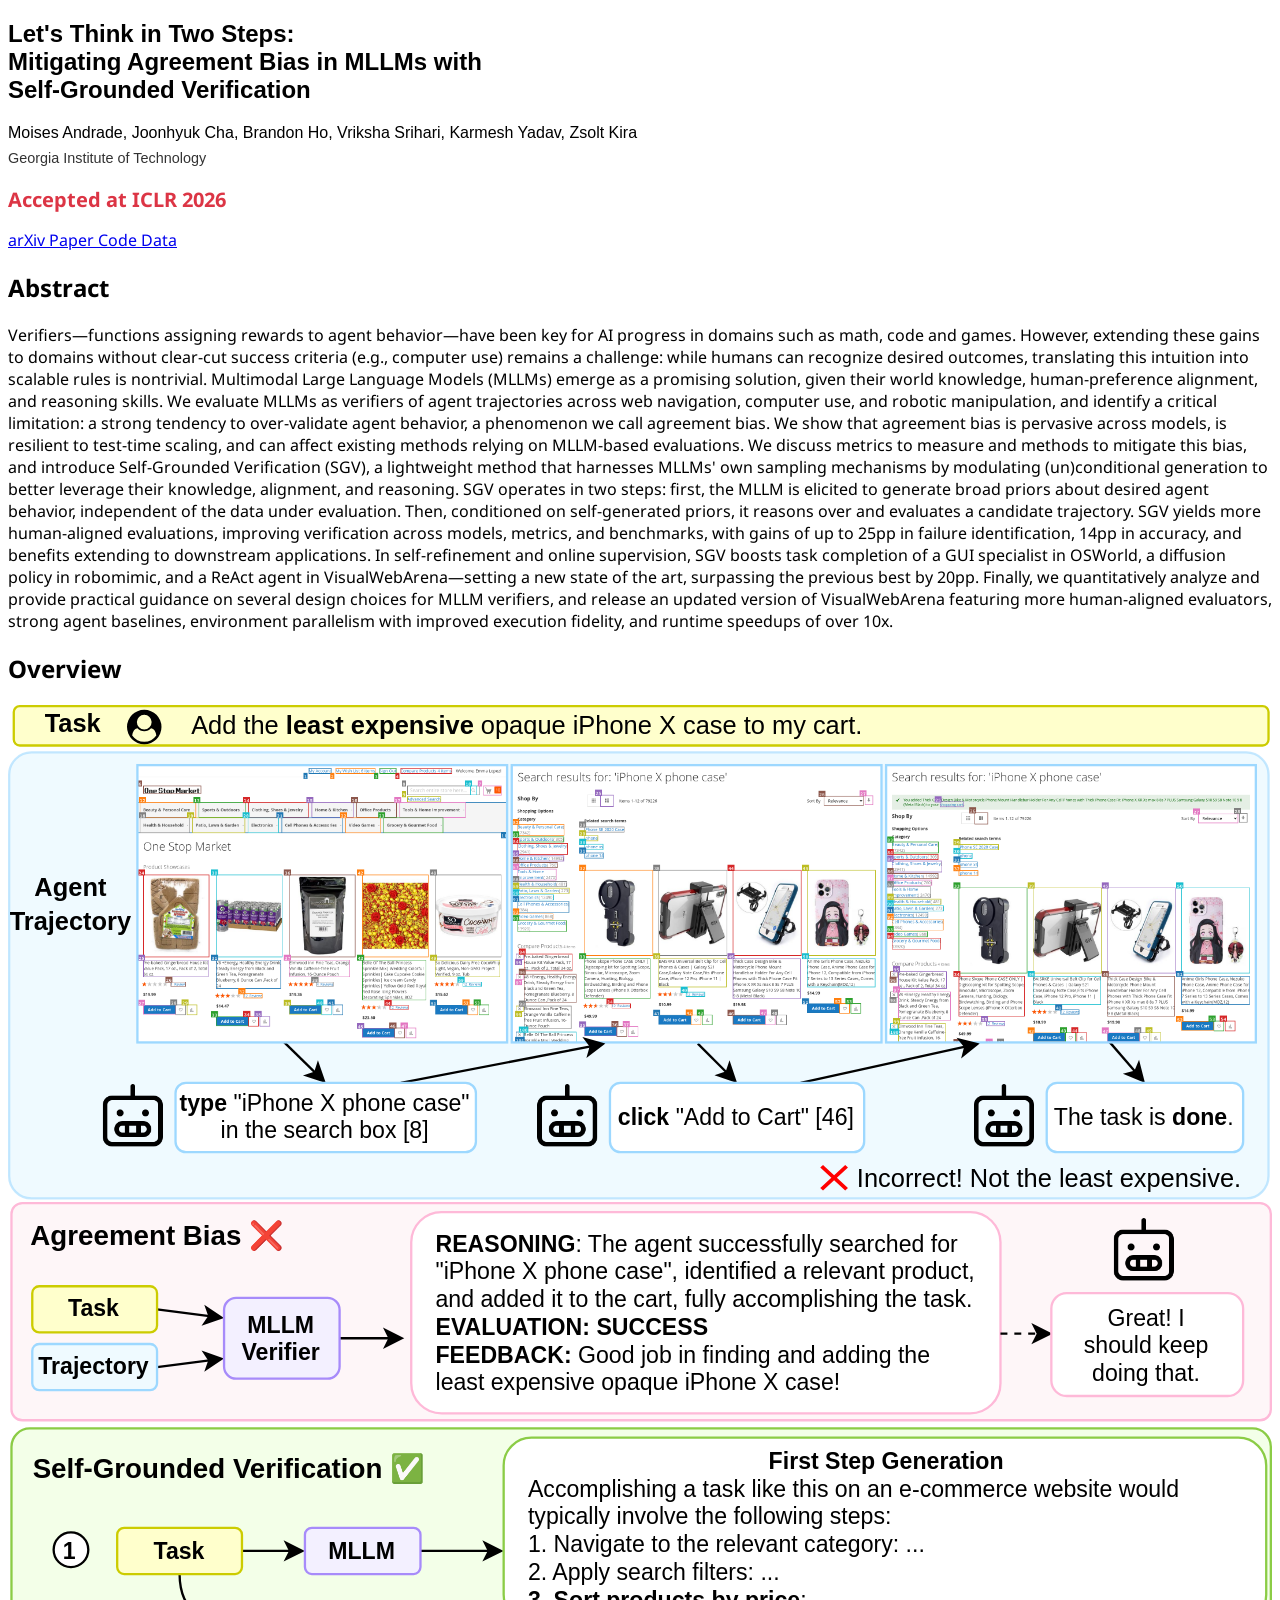
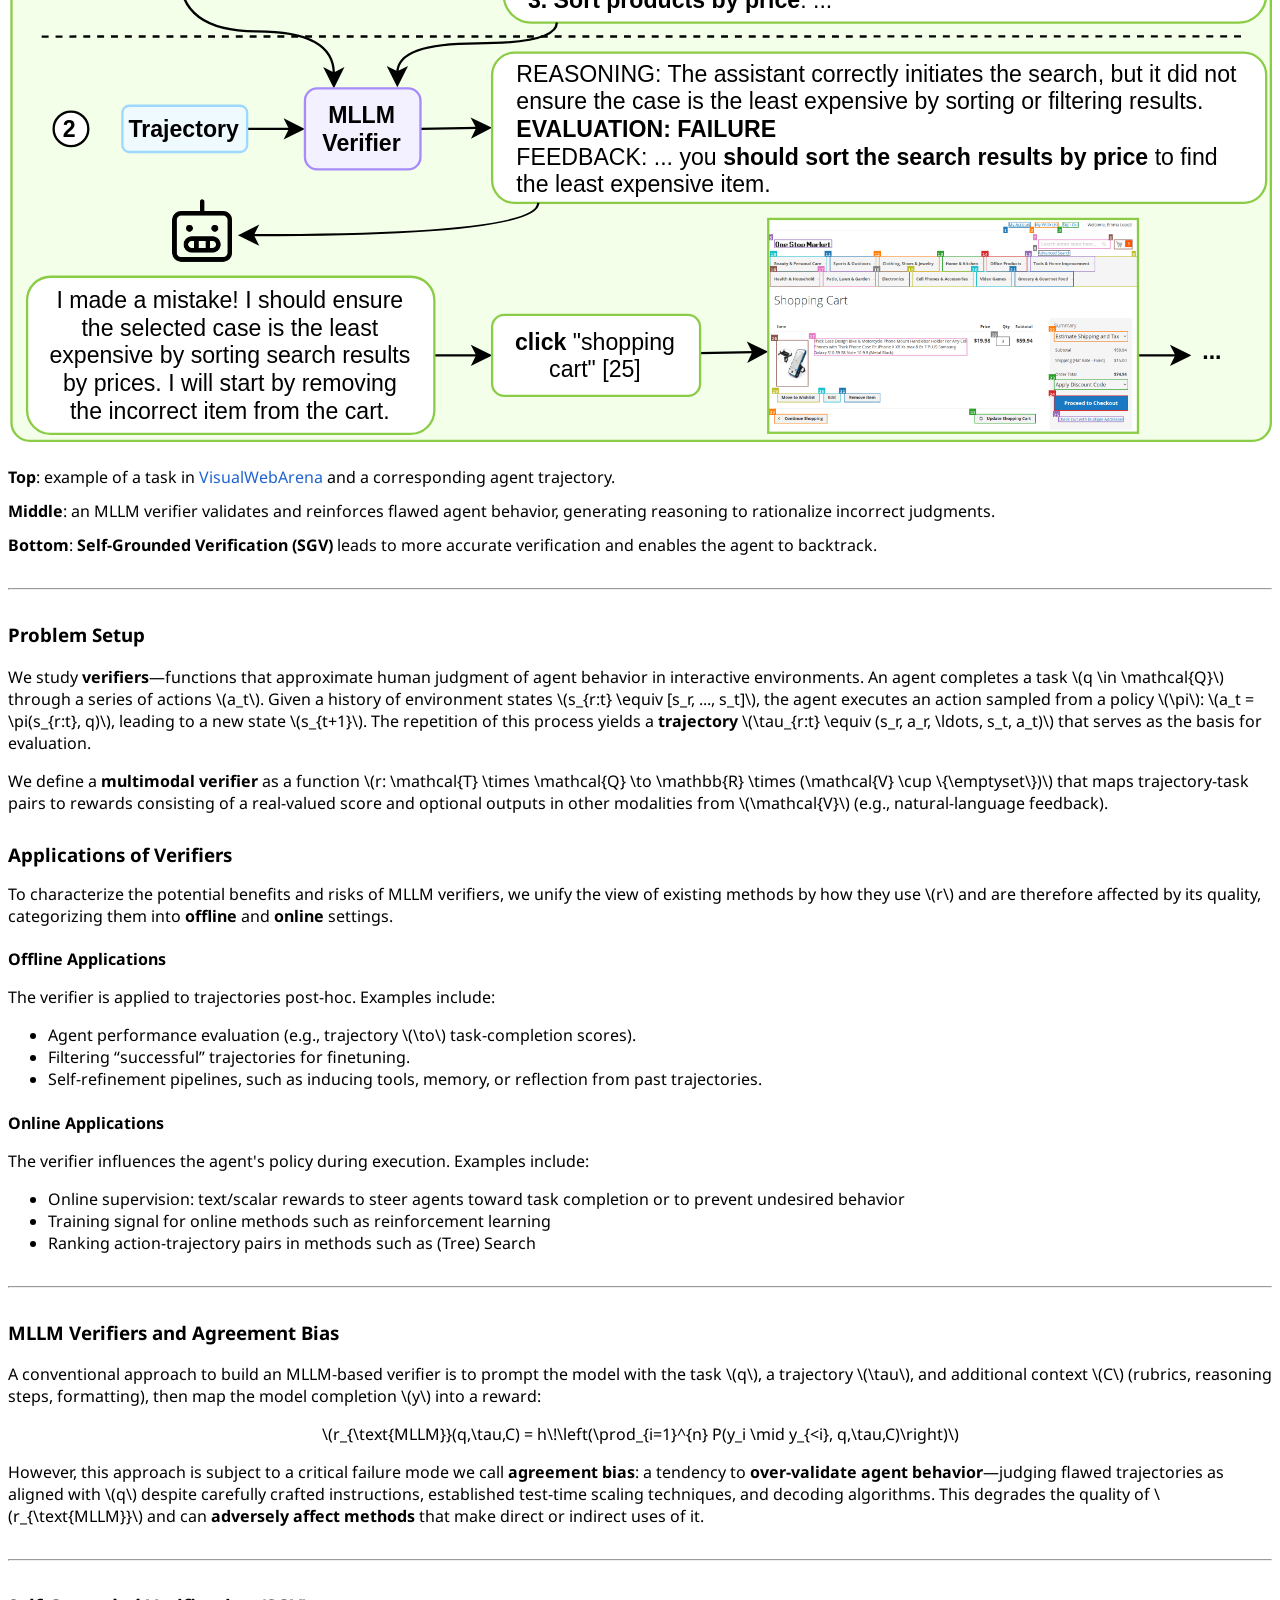
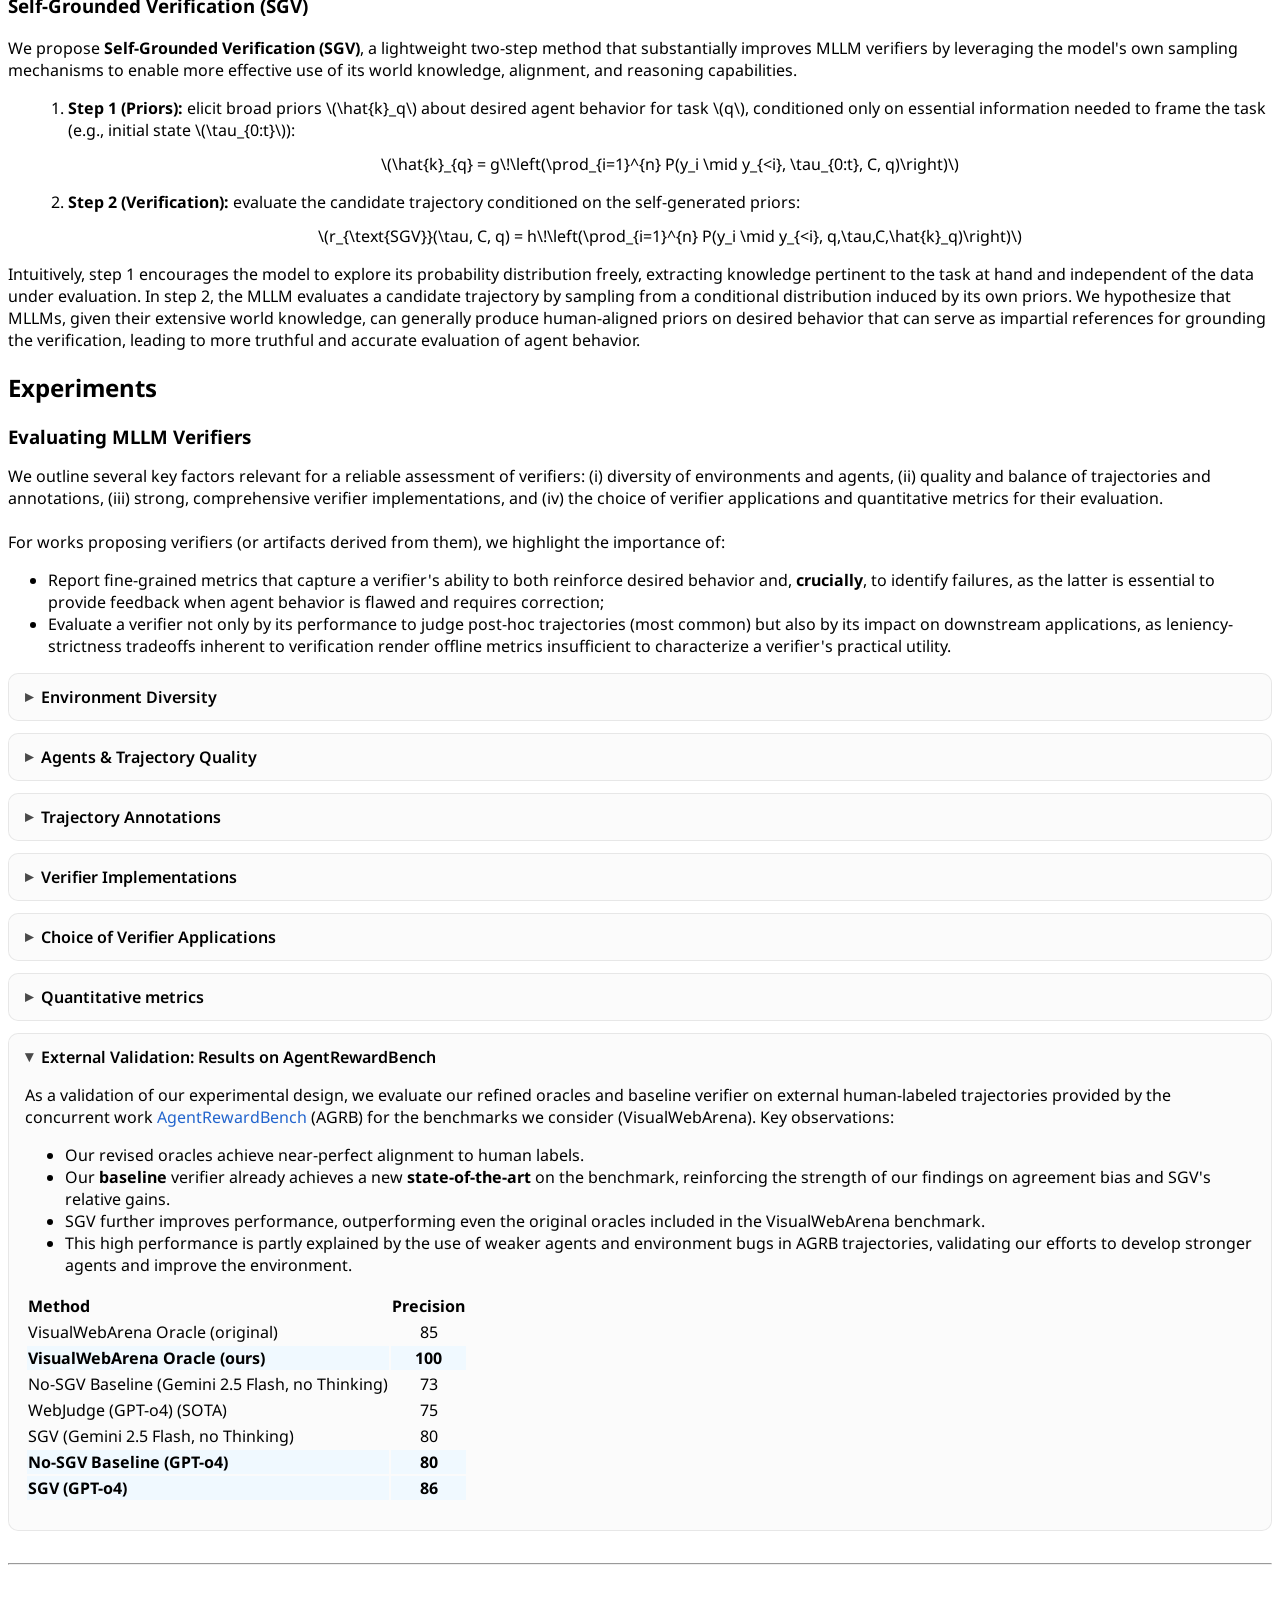
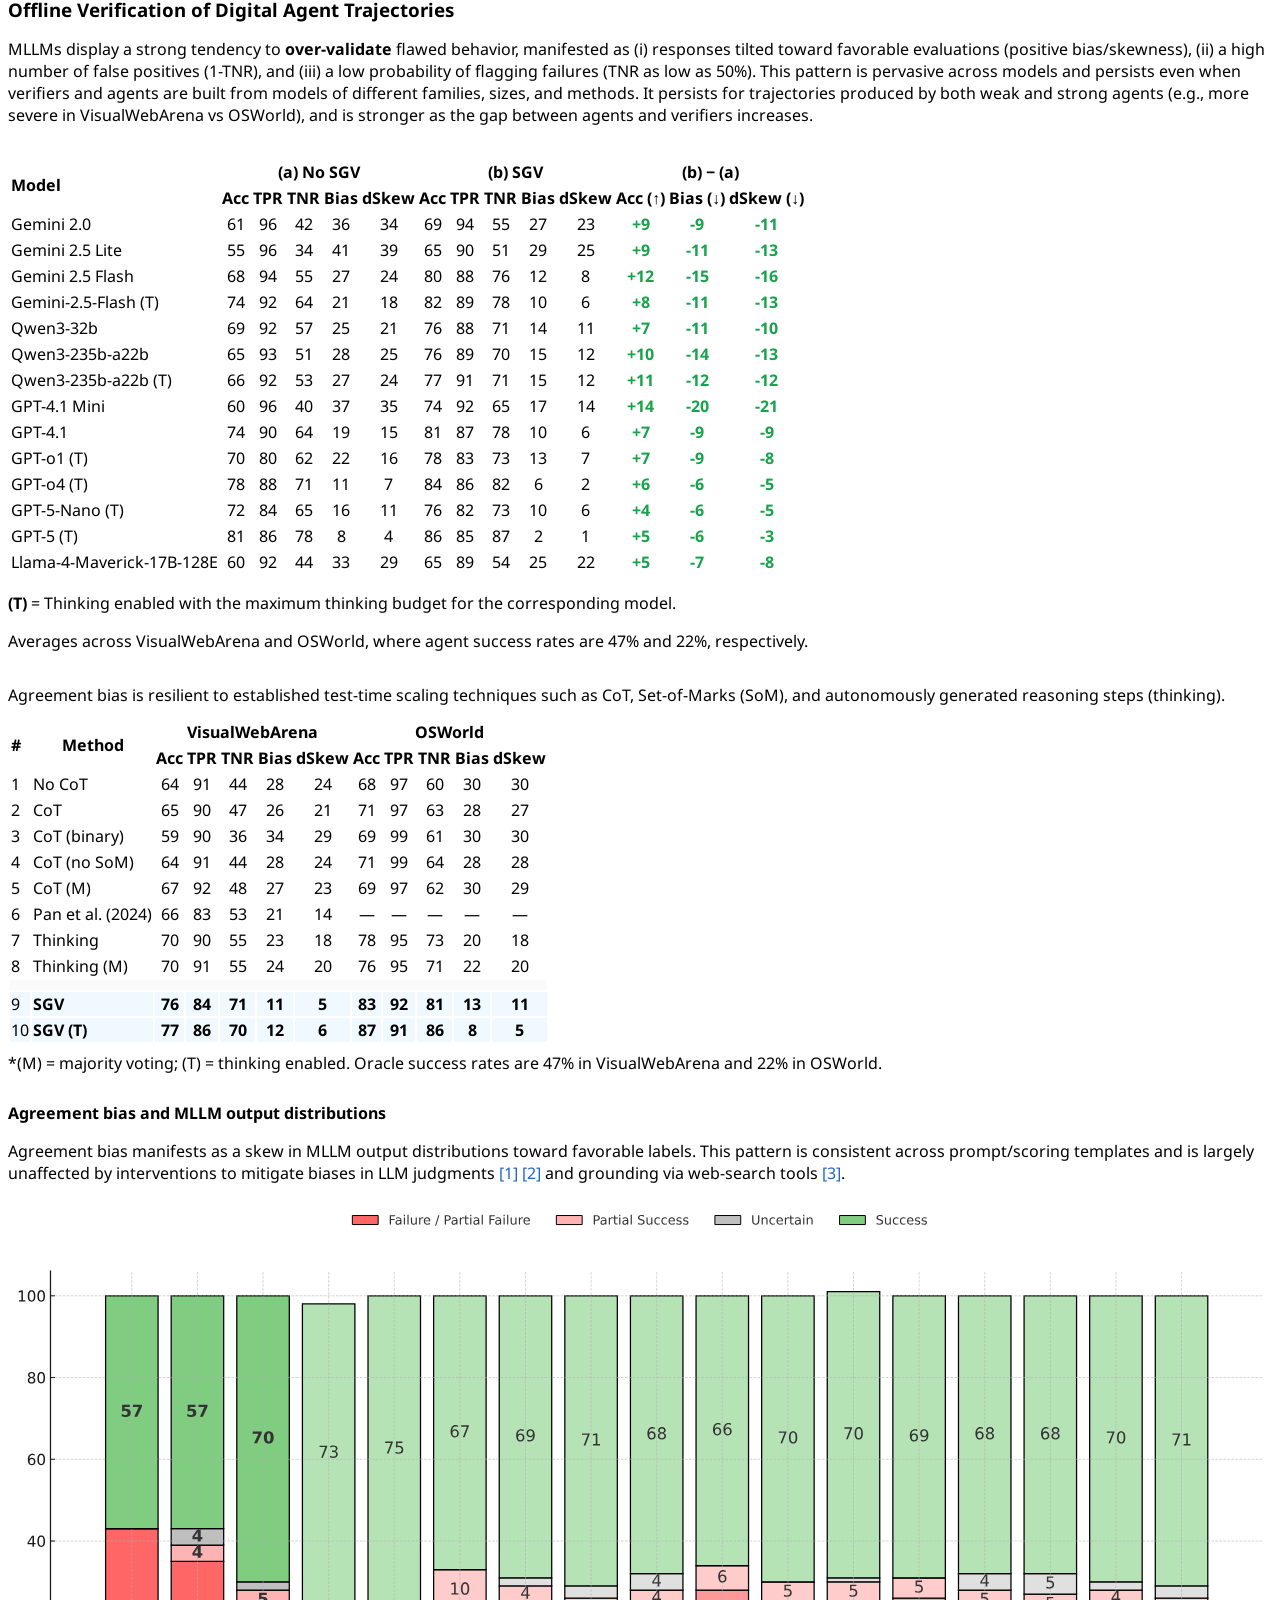
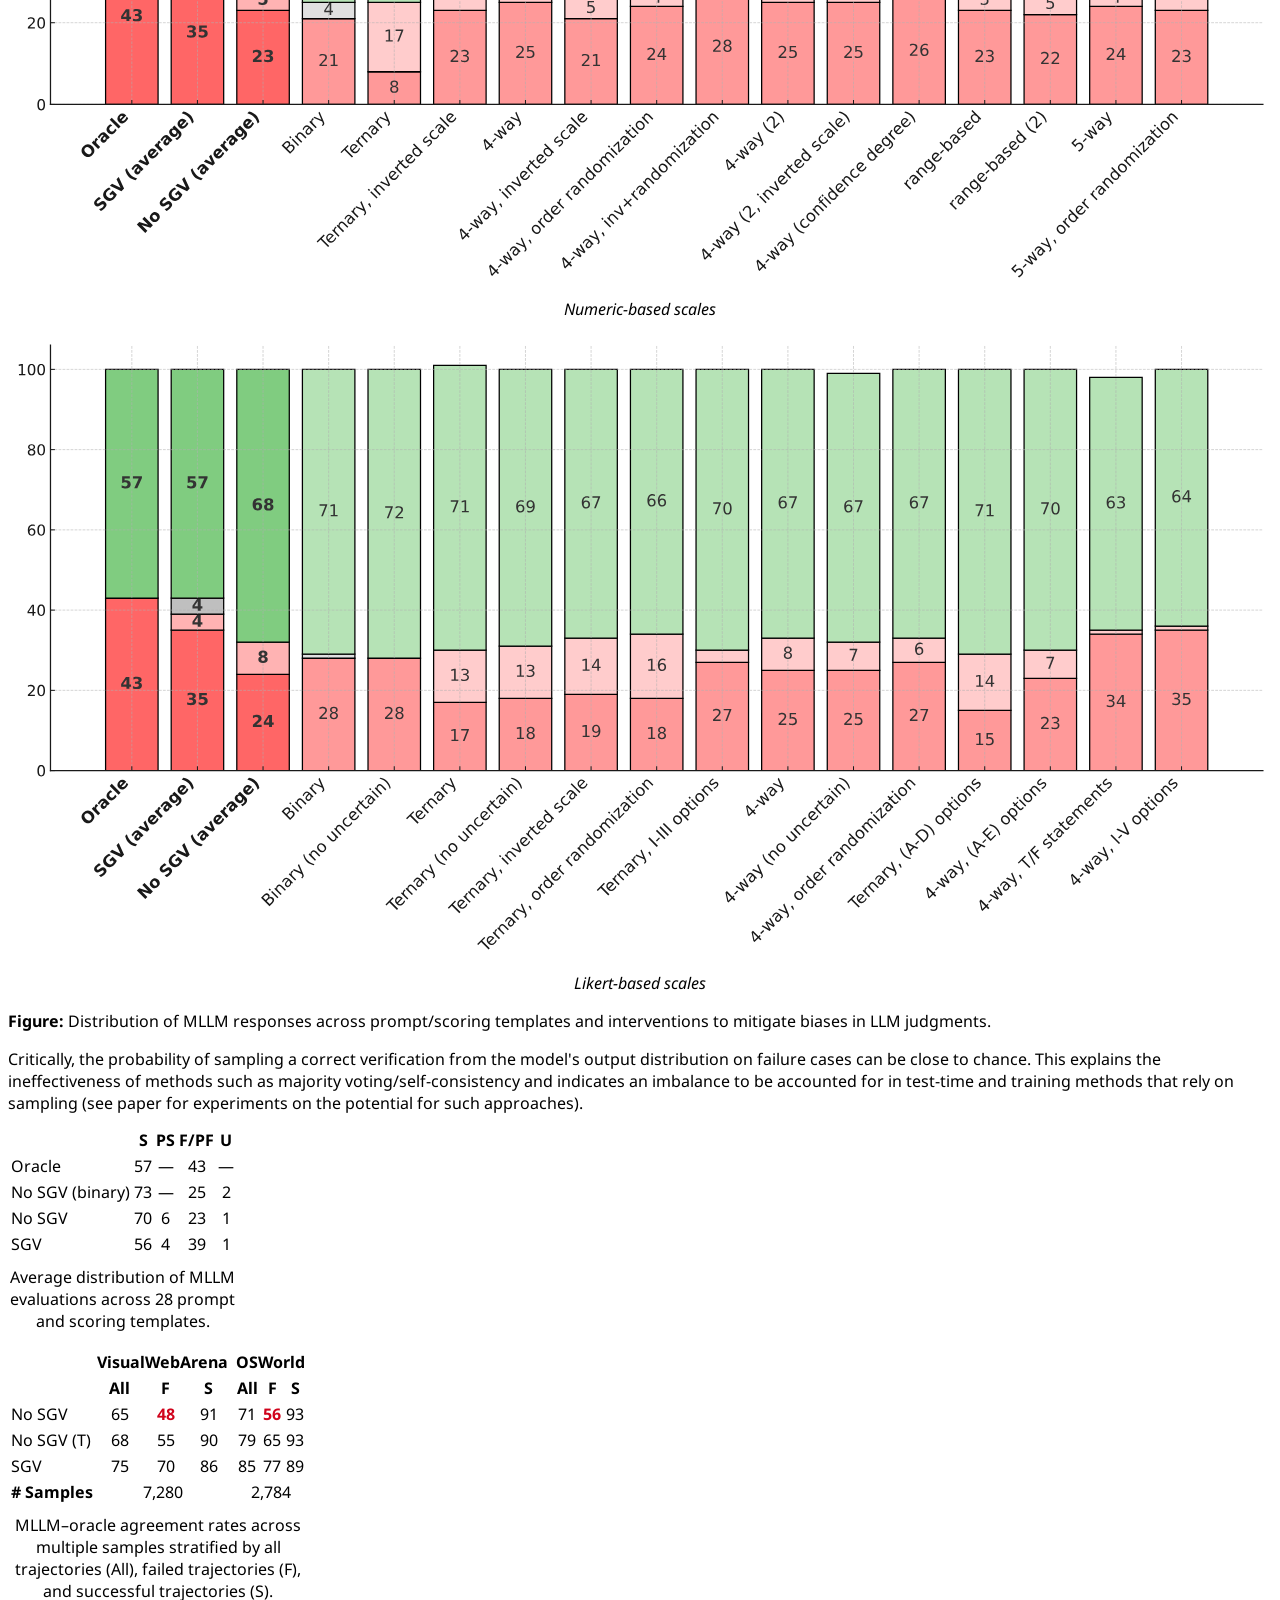
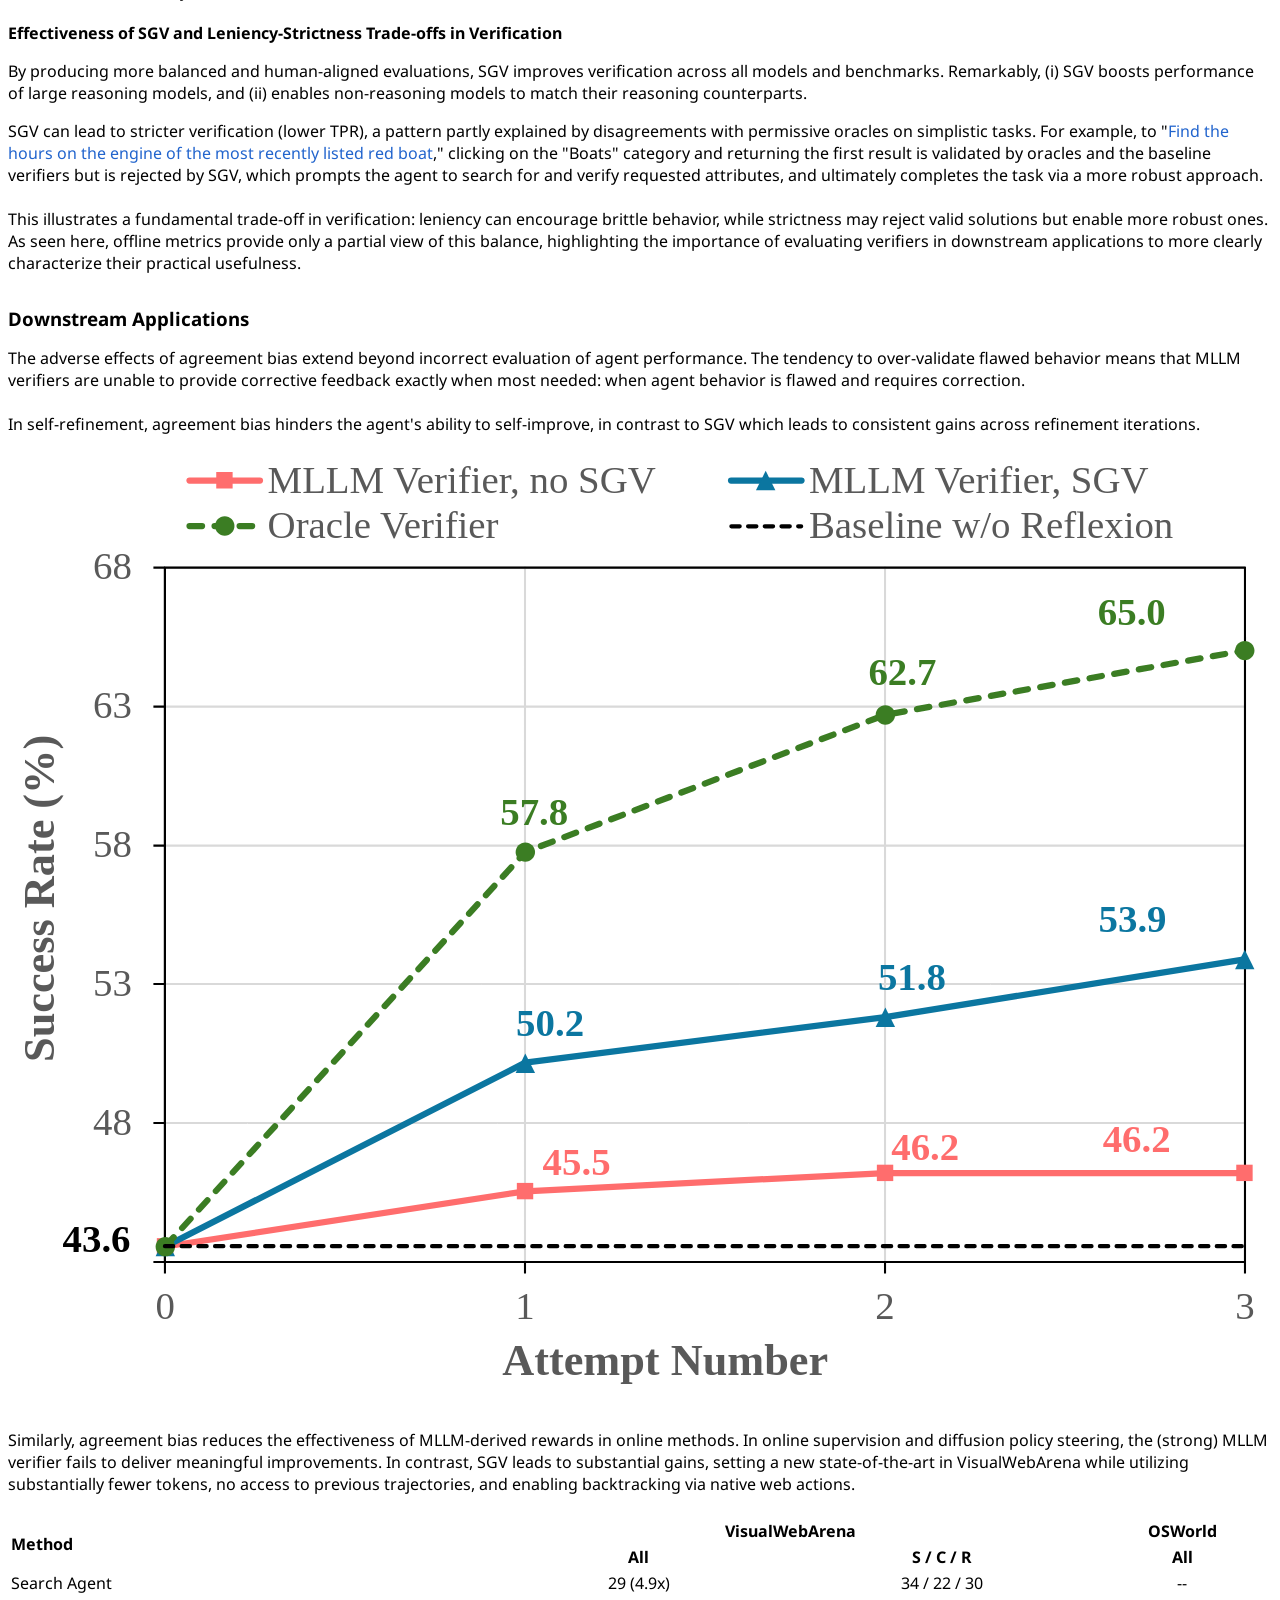
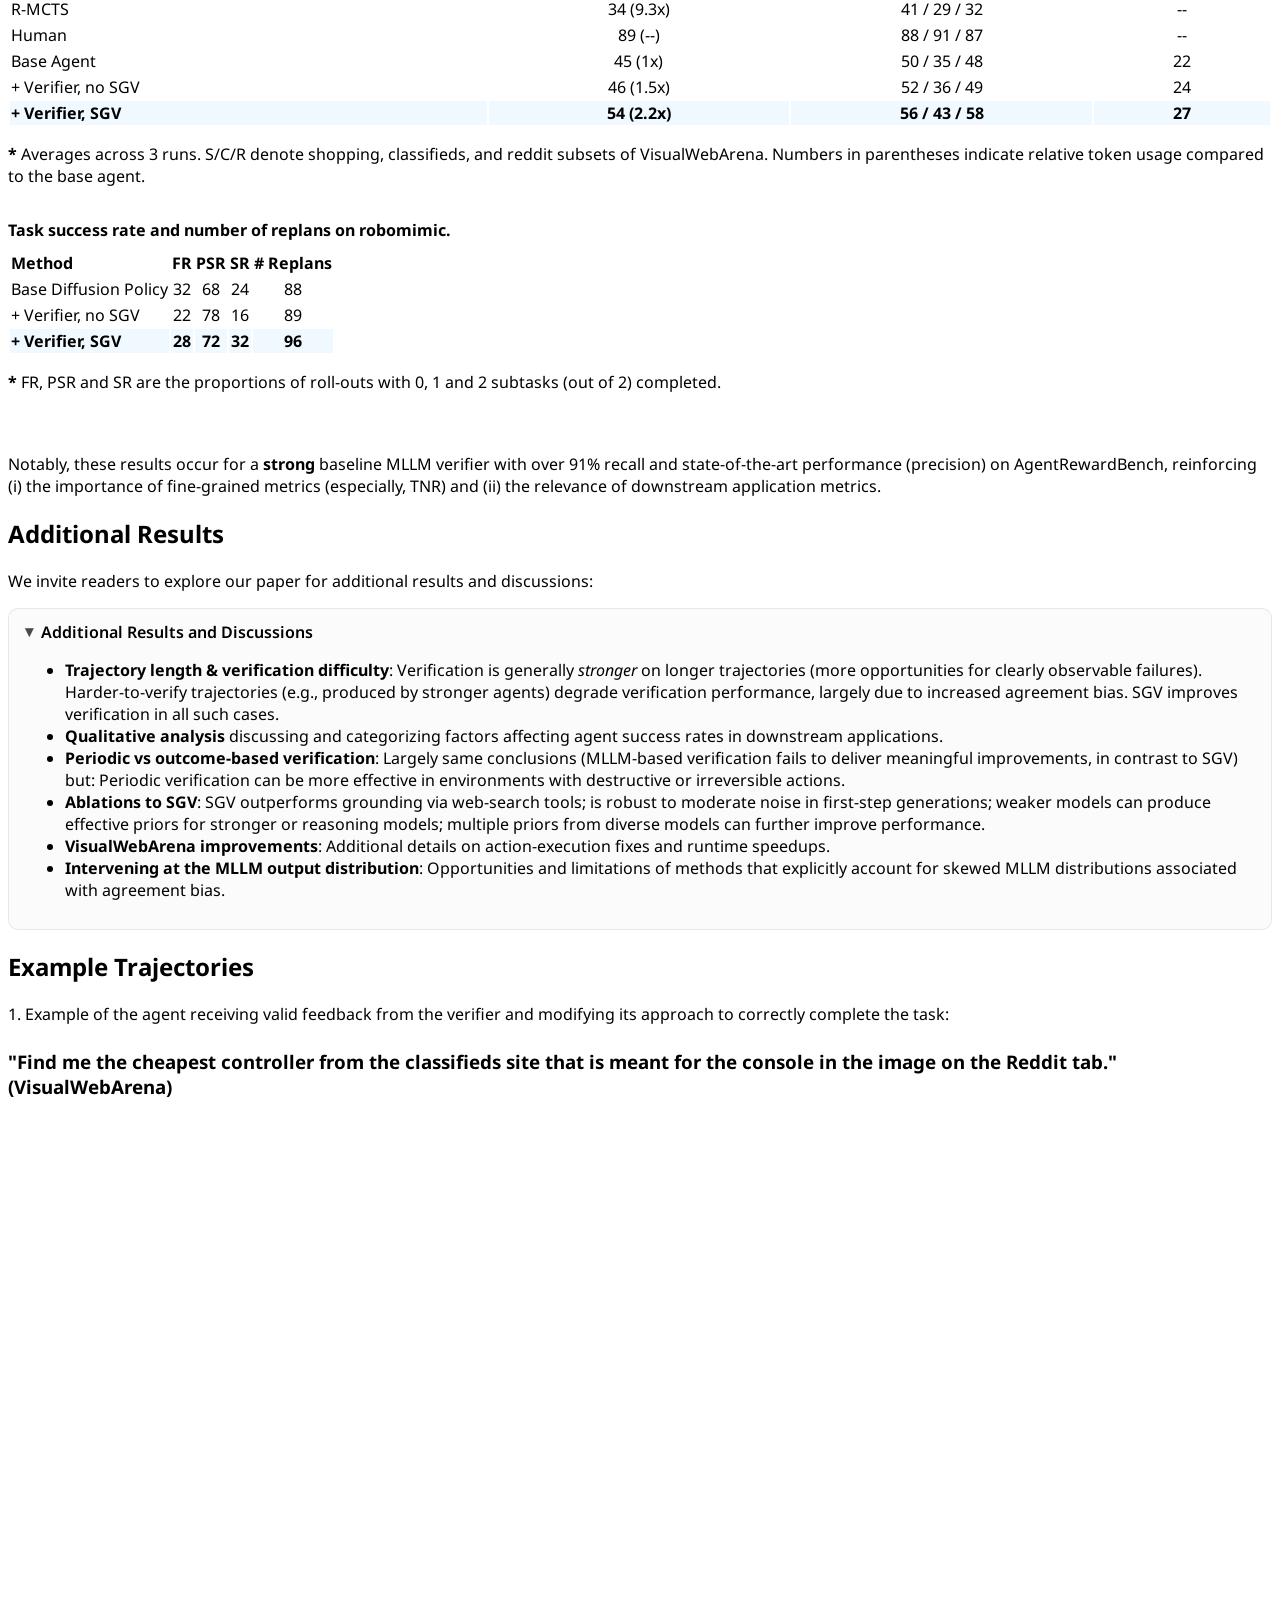
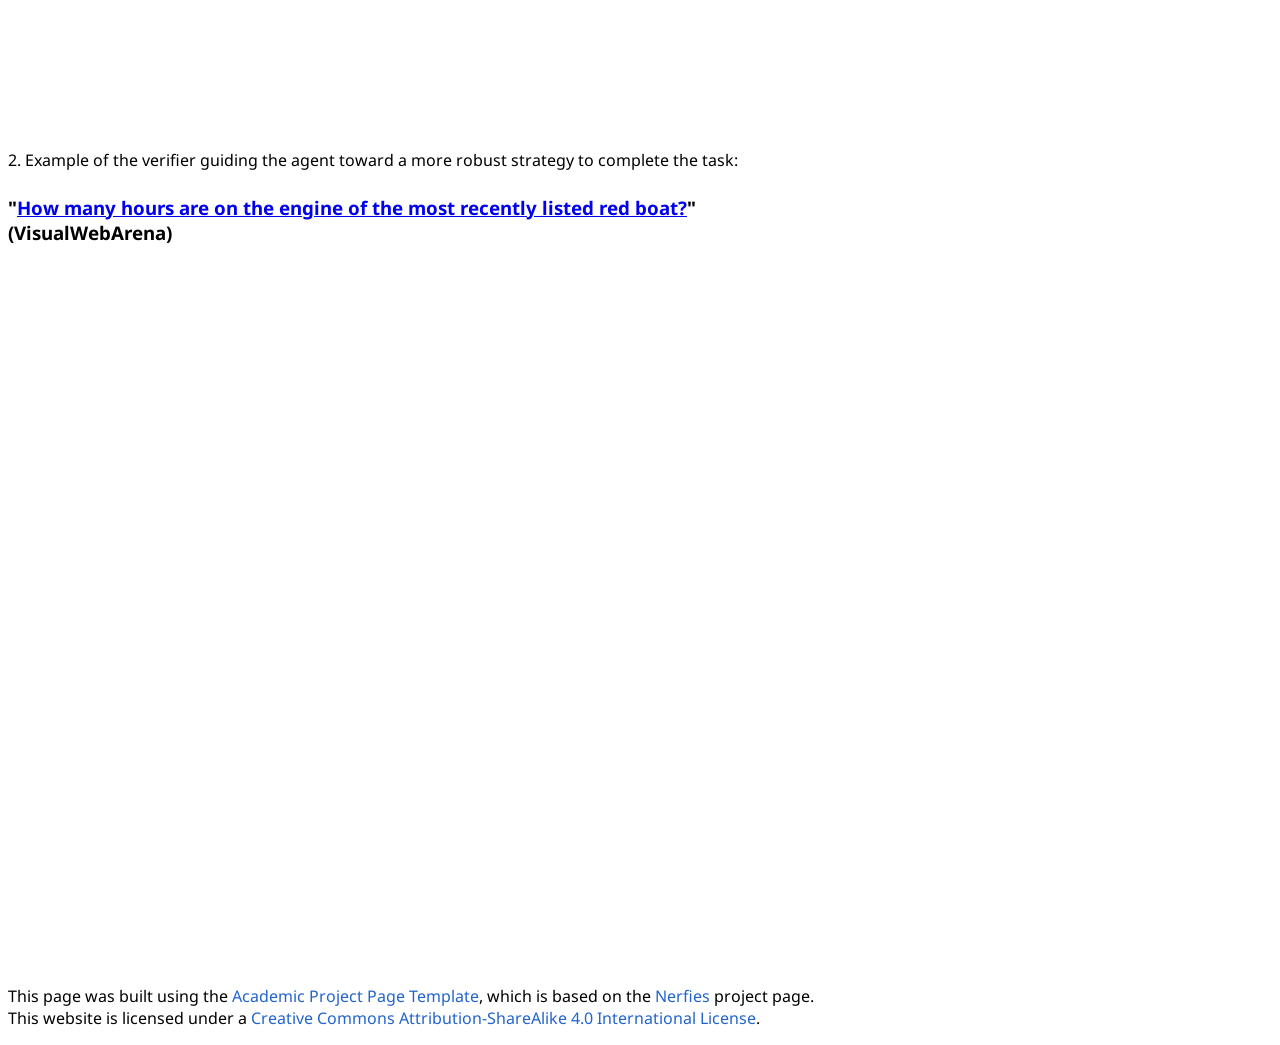
==== commit c5d383f2: "updates post iclr" ====
--- a/index.html
+++ b/index.html
@@ -94,12 +94,13 @@
         <div class="column has-text-centered">
           <h1 class="title is-1 publication-title">Let's Think in Two Steps:<br>Mitigating Agreement Bias in MLLMs with<br>Self-Grounded Verification</h1>
           <div class="is-size-5 publication-authors">
-            <span class="author-block">Moises Andrade Joonhyuk Cha Brandon Ho Vriksha Srihari Karmesh Yadav Zsolt Kira</span>
+            <span class="author-block">Moises Andrade, Joonhyuk Cha, Brandon Ho, Vriksha Srihari, Karmesh Yadav, Zsolt Kira</span>
             <span class="author-block" style="display: block; margin-top: 0.5rem; font-size: 0.9em; opacity: 0.8;">Georgia Institute of Technology</span>
           </div>
 
           <div class="column has-text-centered">
             <!-- Publication Links -->
+            <p style="margin-bottom: 1rem; font-size: 1.25rem; font-weight: 700; color: #dc3545;">Accepted at ICLR 2026</p>
             <div class="publication-links">
               <!-- arXiv -->
               <span class="link-block">
@@ -114,7 +115,7 @@
               </span>
               <!-- Paper -->
               <span class="link-block">
-                <a href="static/paper.pdf"
+                <a href="static/verifiers-abias-sgv.pdf"
                    target="_blank"
                    class="external-link button is-normal is-rounded is-dark">
                   <span class="icon">
@@ -716,7 +717,7 @@
             We invite readers to explore our paper for additional results and discussions:
           </p>
 
-          <details class="expander">
+          <details class="expander" open>
             <summary>Additional Results and Discussions</summary>
             <div class="inner">
               <ul>
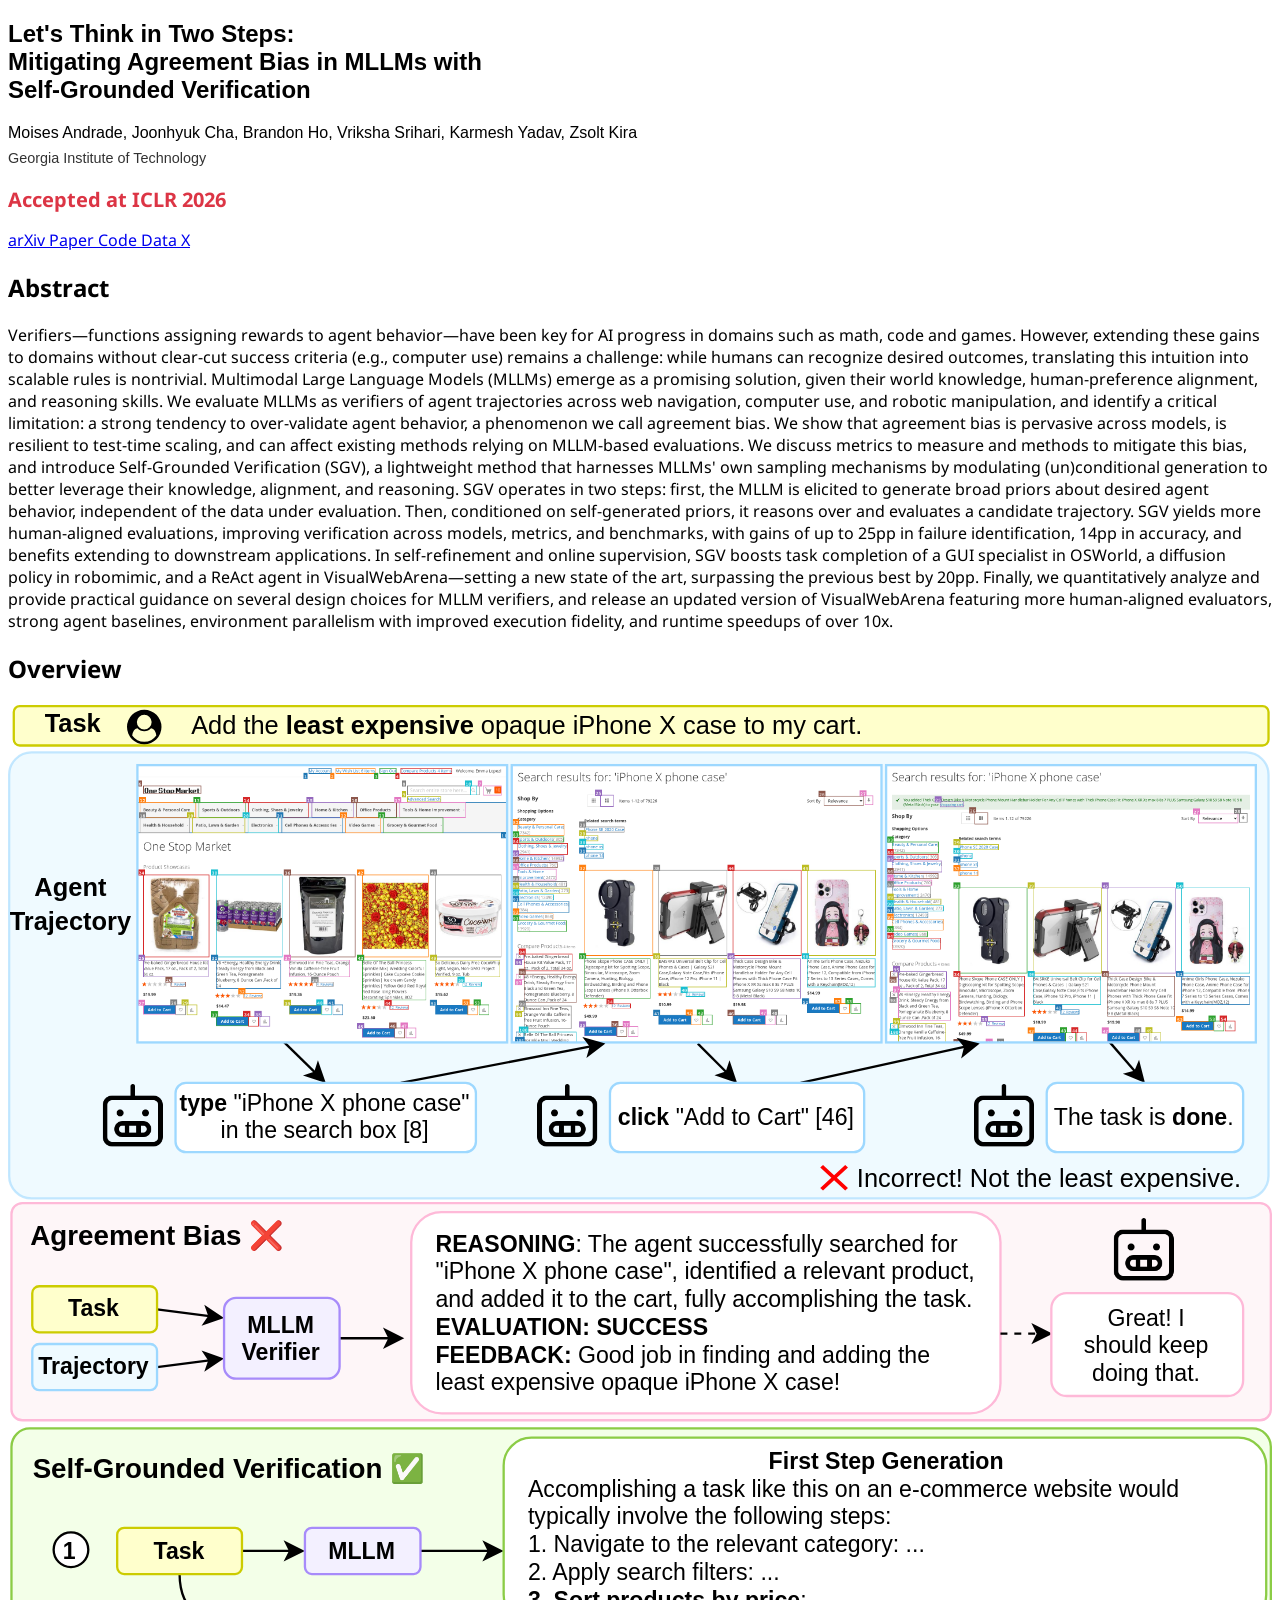
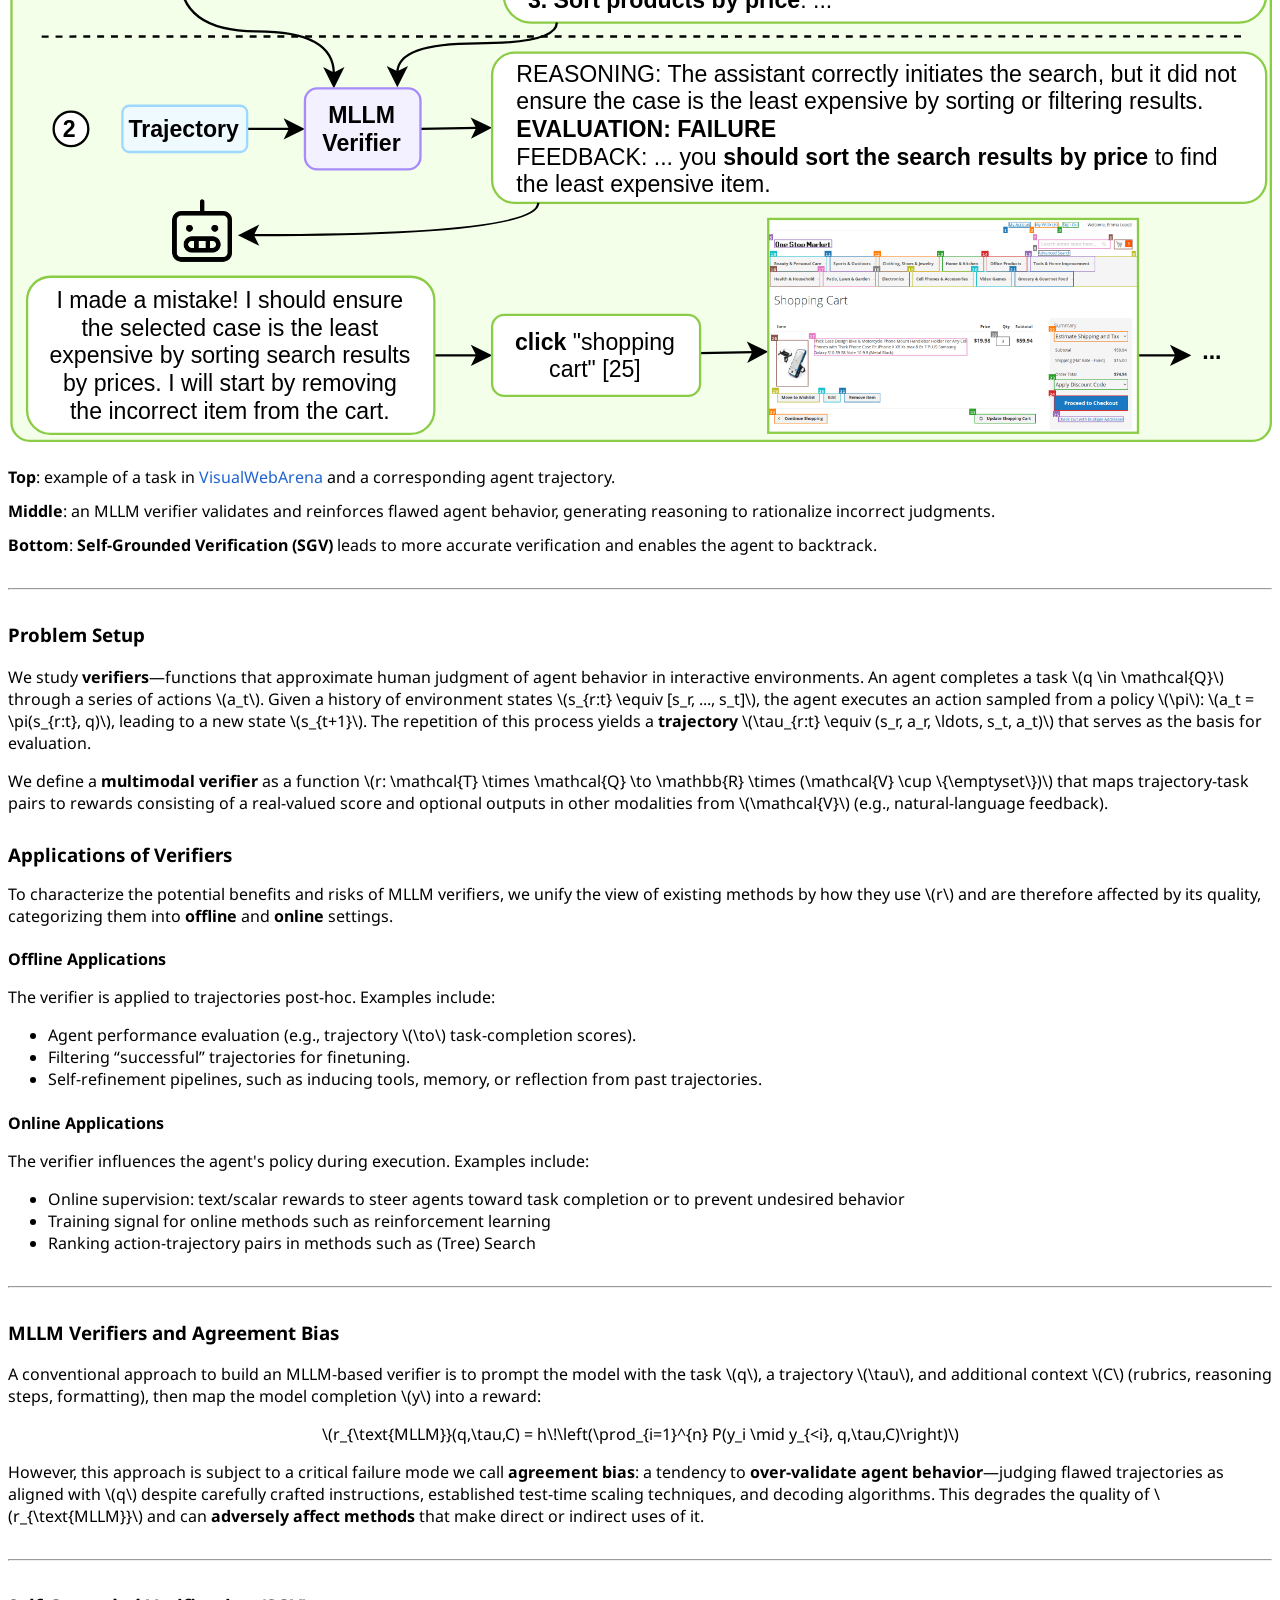
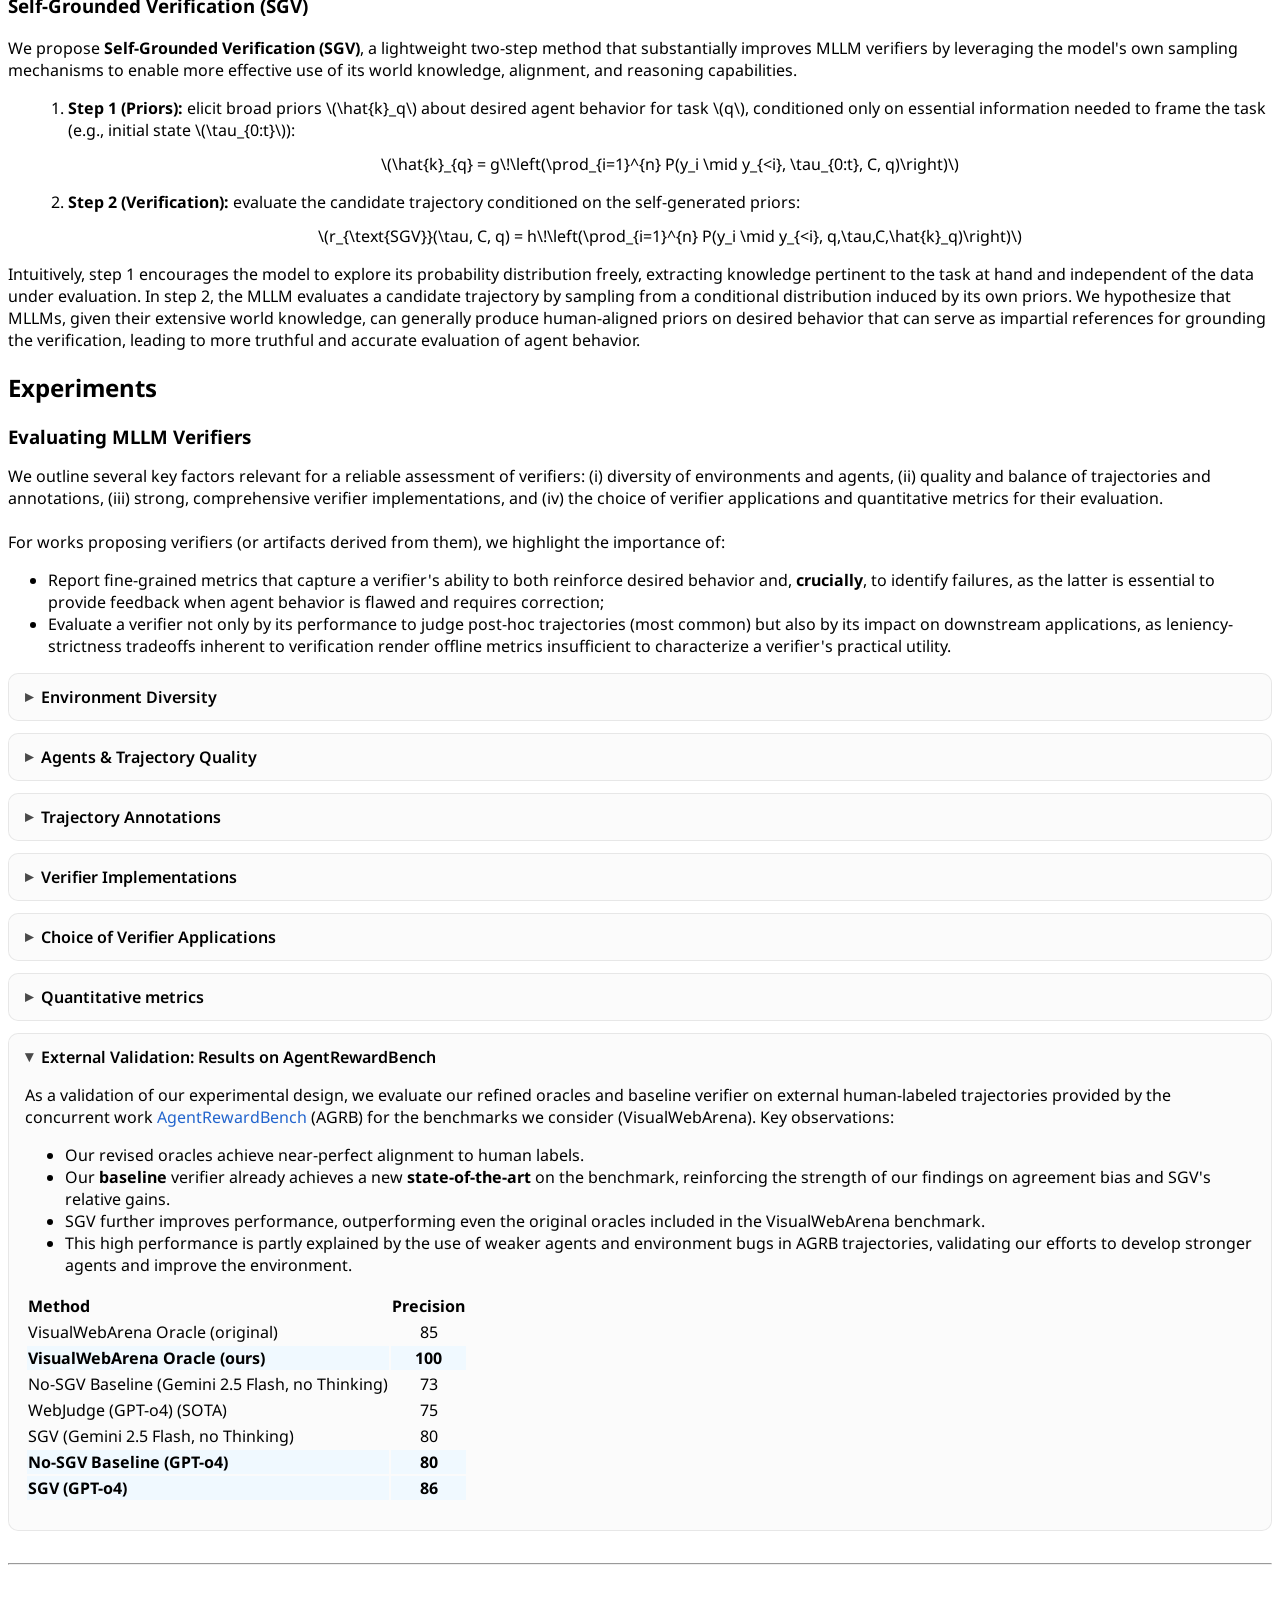
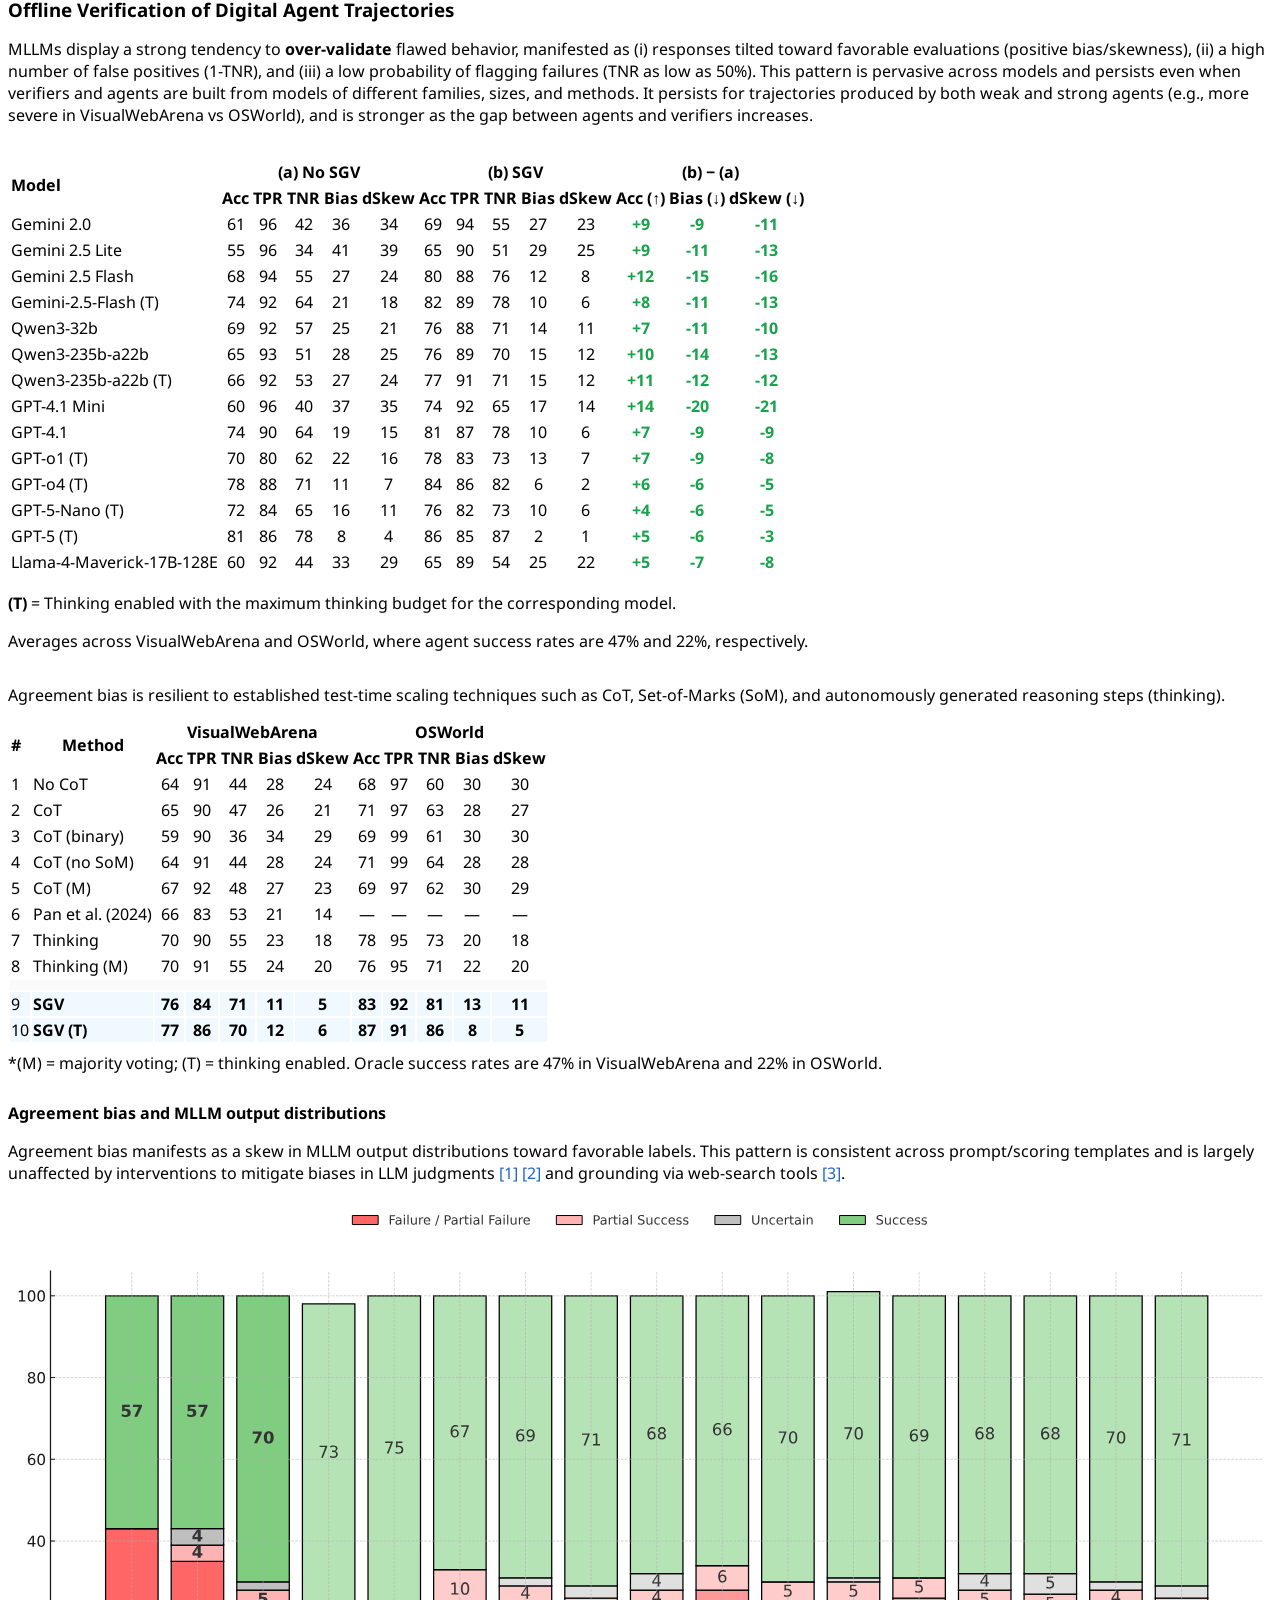
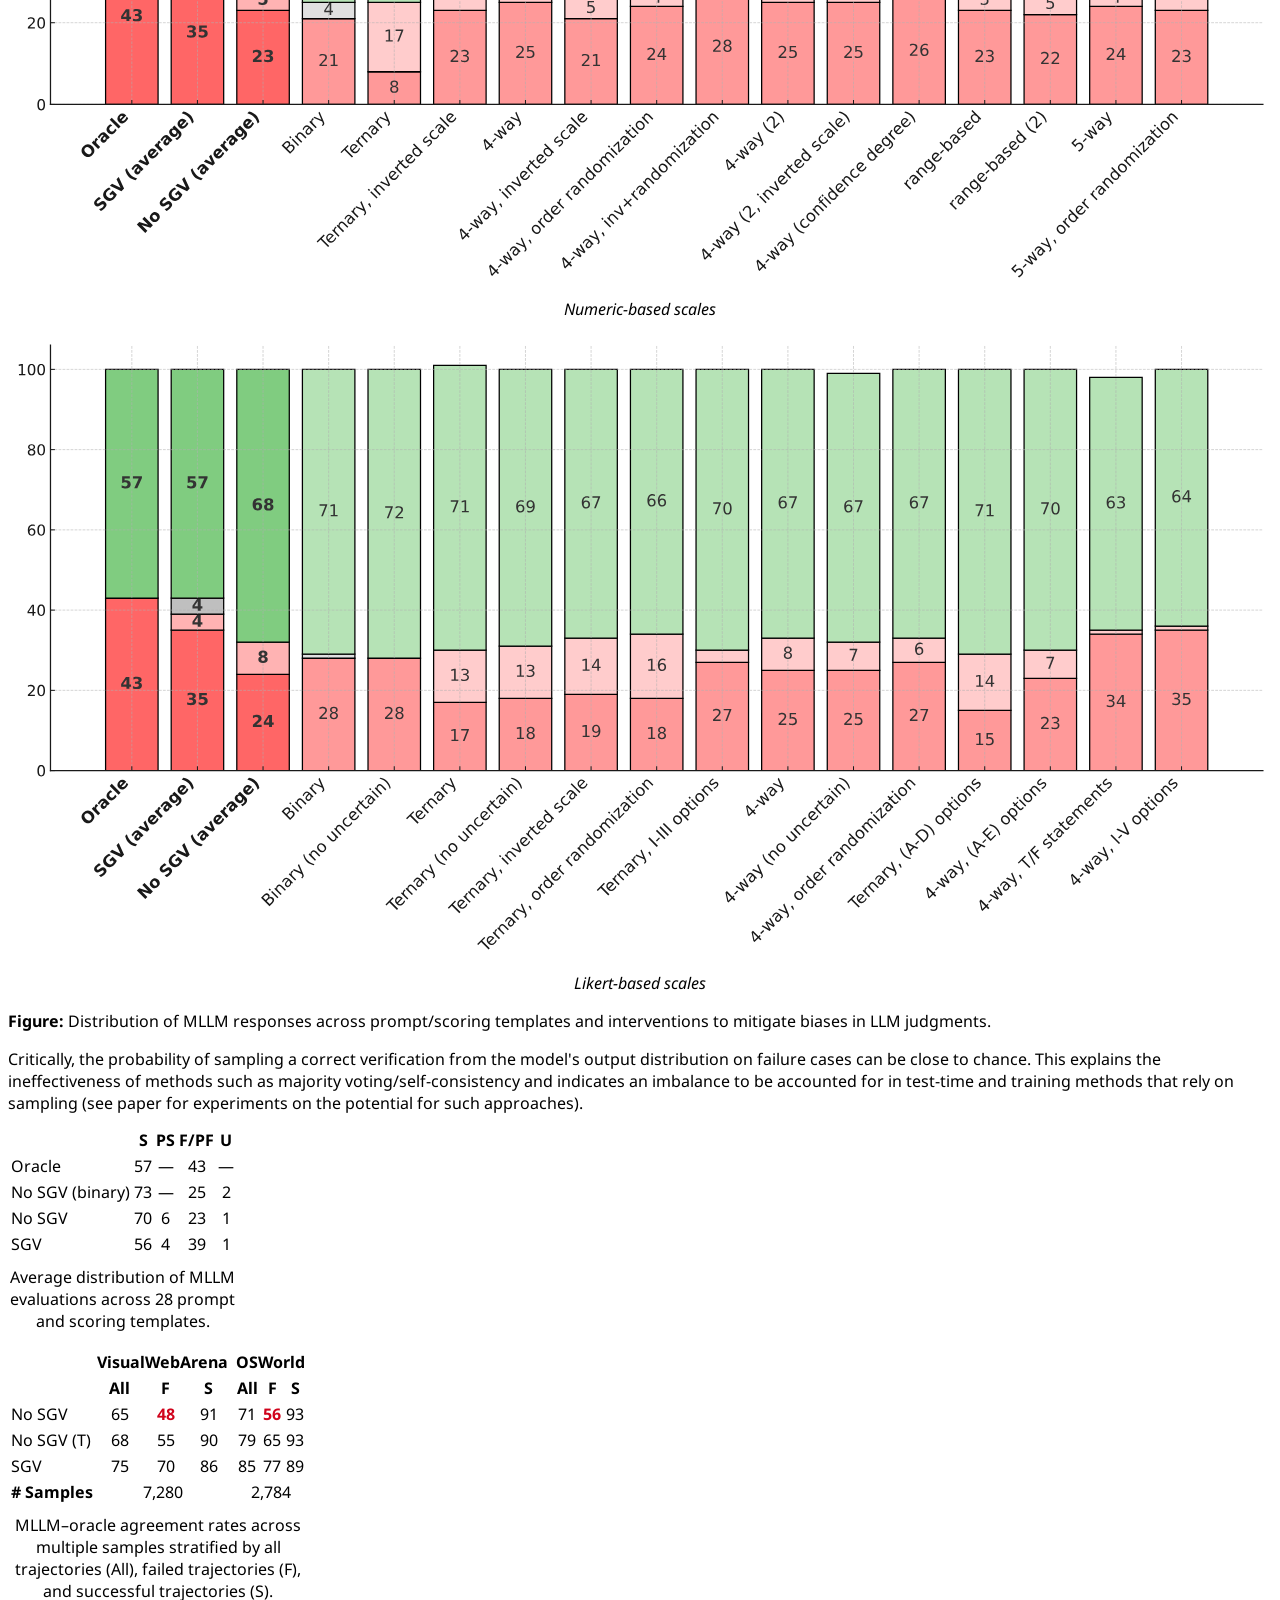
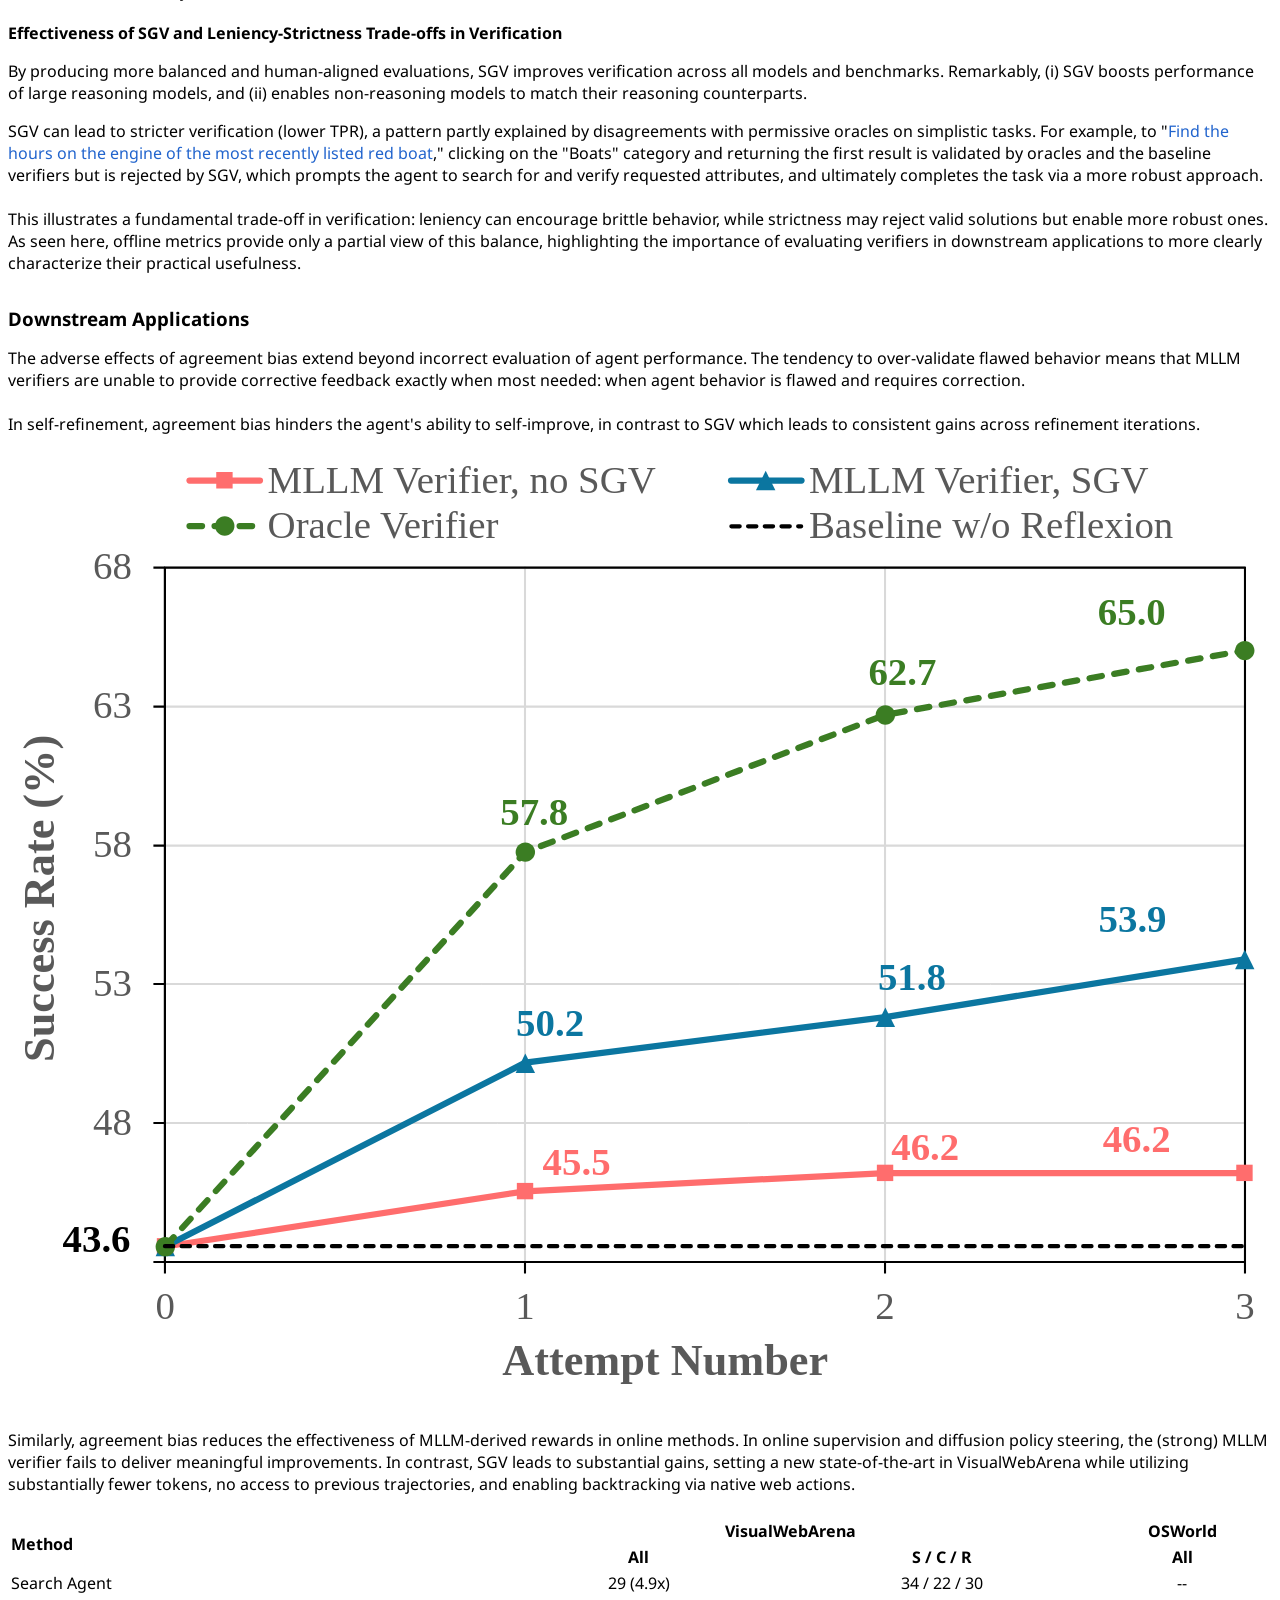
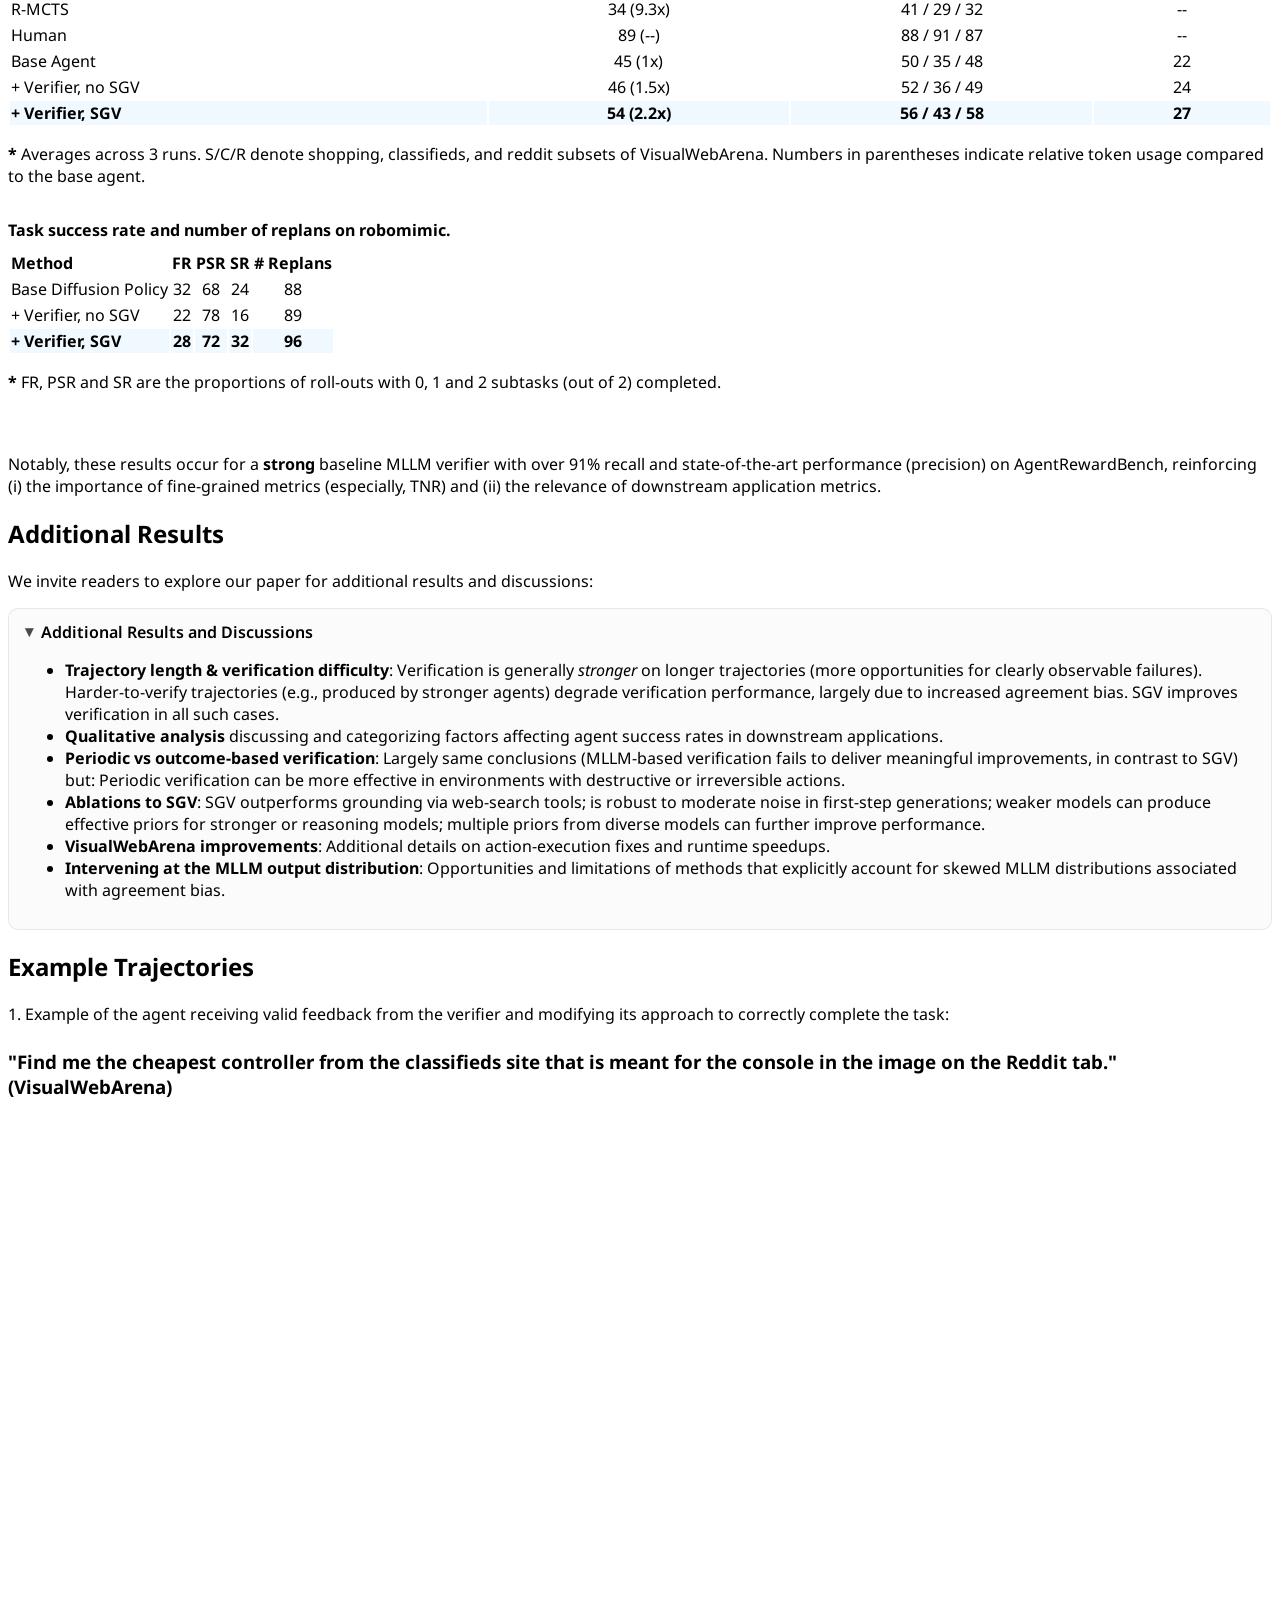
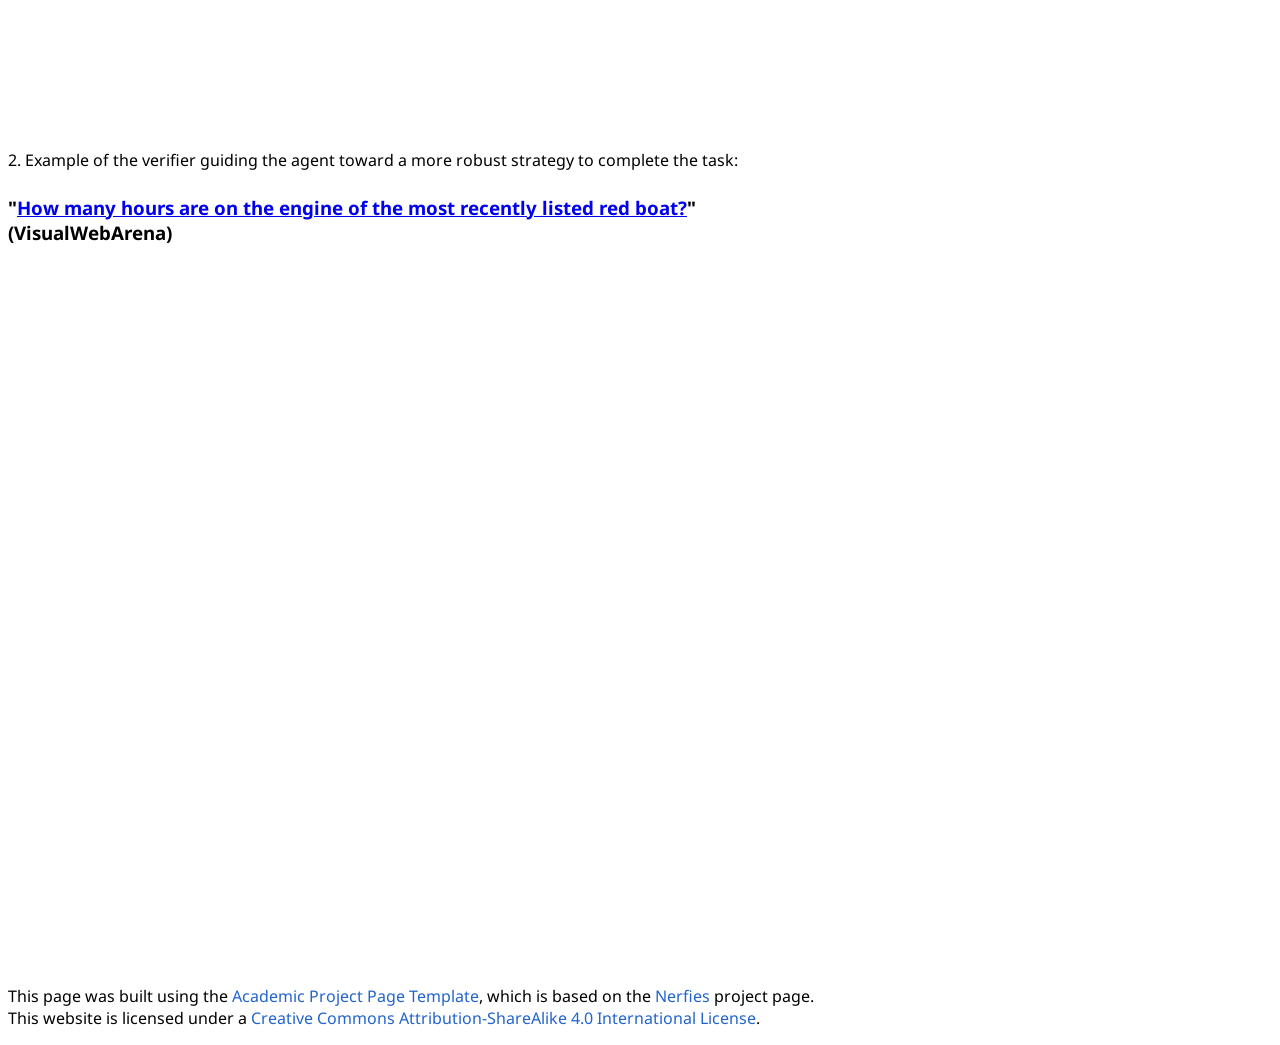
==== commit c2d90fe3: "add tt/x link" ====
--- a/index.html
+++ b/index.html
@@ -146,6 +146,17 @@
                   <span>Data</span>
                 </a>
               </span>
+              <!-- X (Twitter) -->
+              <span class="link-block">
+                <a href="https://x.com/mashalimay/status/2018421868840304717"
+                   target="_blank"
+                   class="external-link button is-normal is-rounded is-dark">
+                  <span class="icon">
+                    <i class="fab fa-twitter"></i>
+                  </span>
+                  <span>X</span>
+                </a>
+              </span>
 
 
             
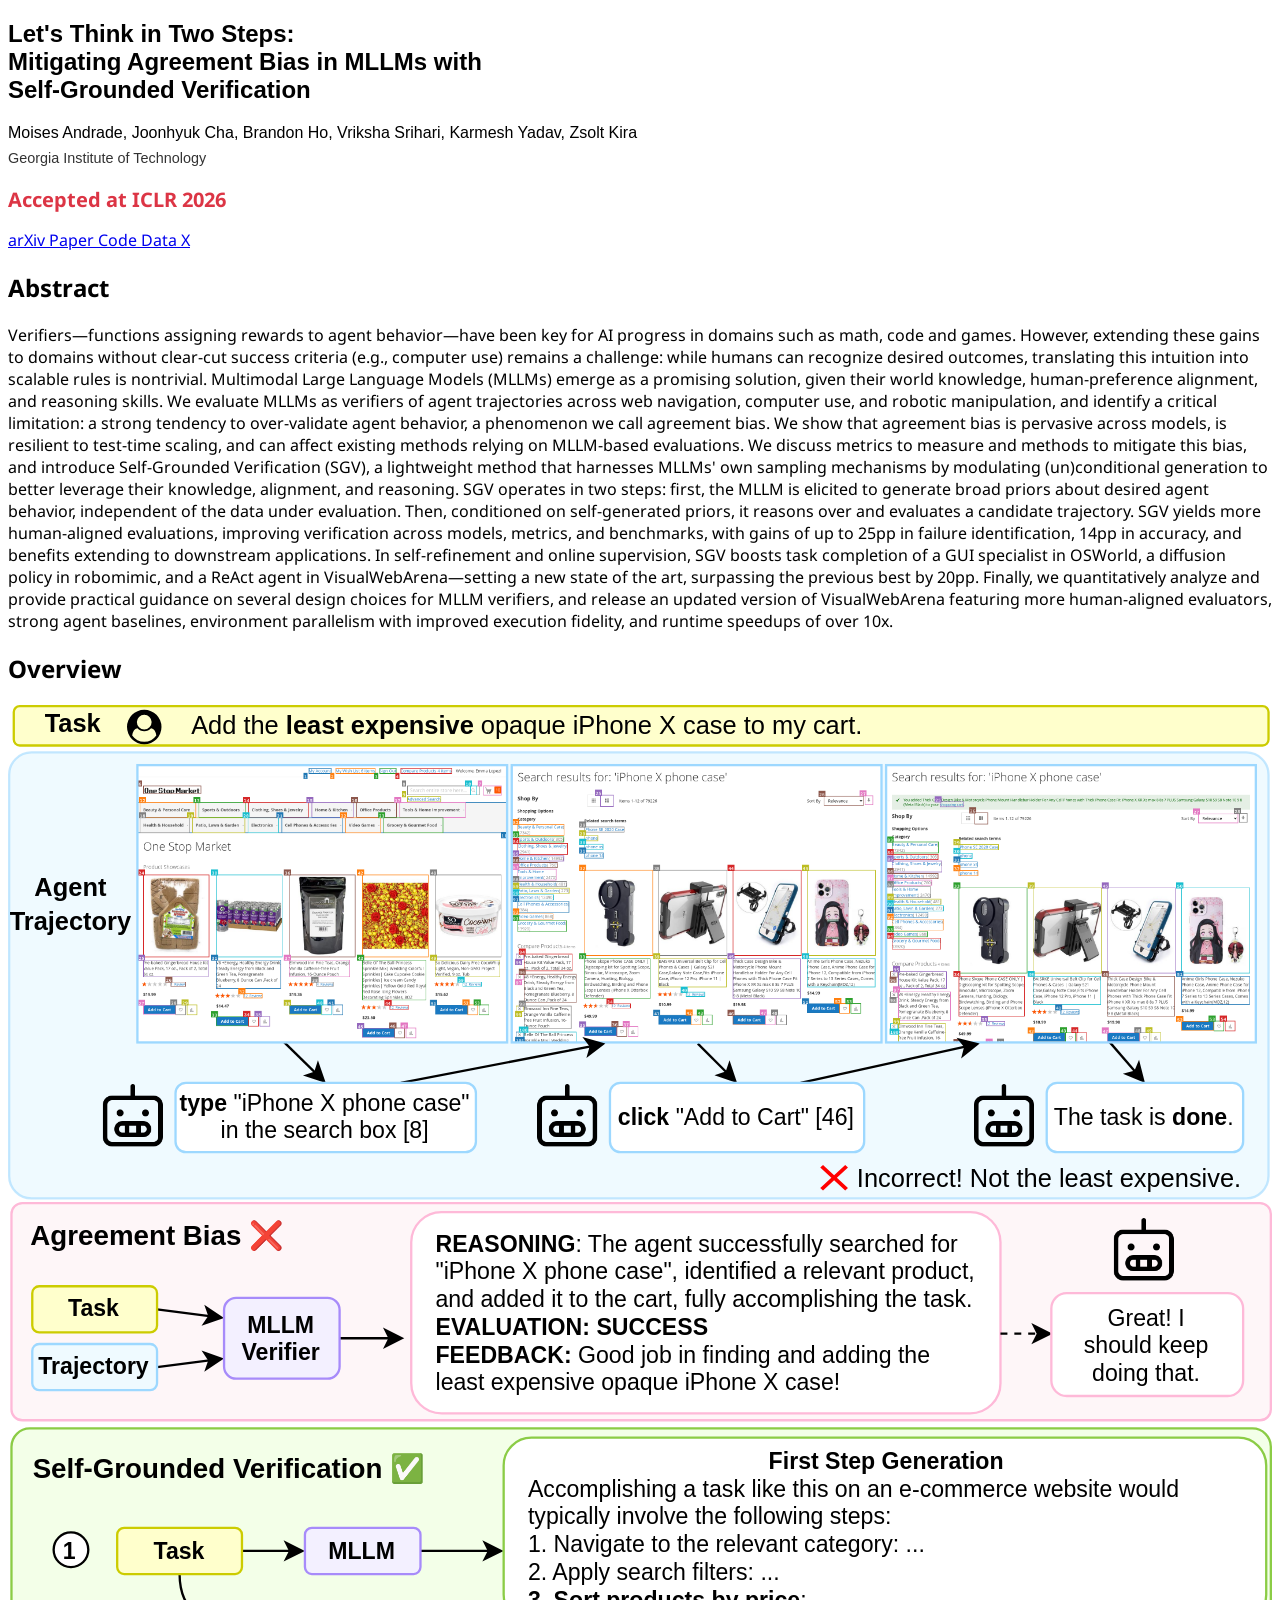
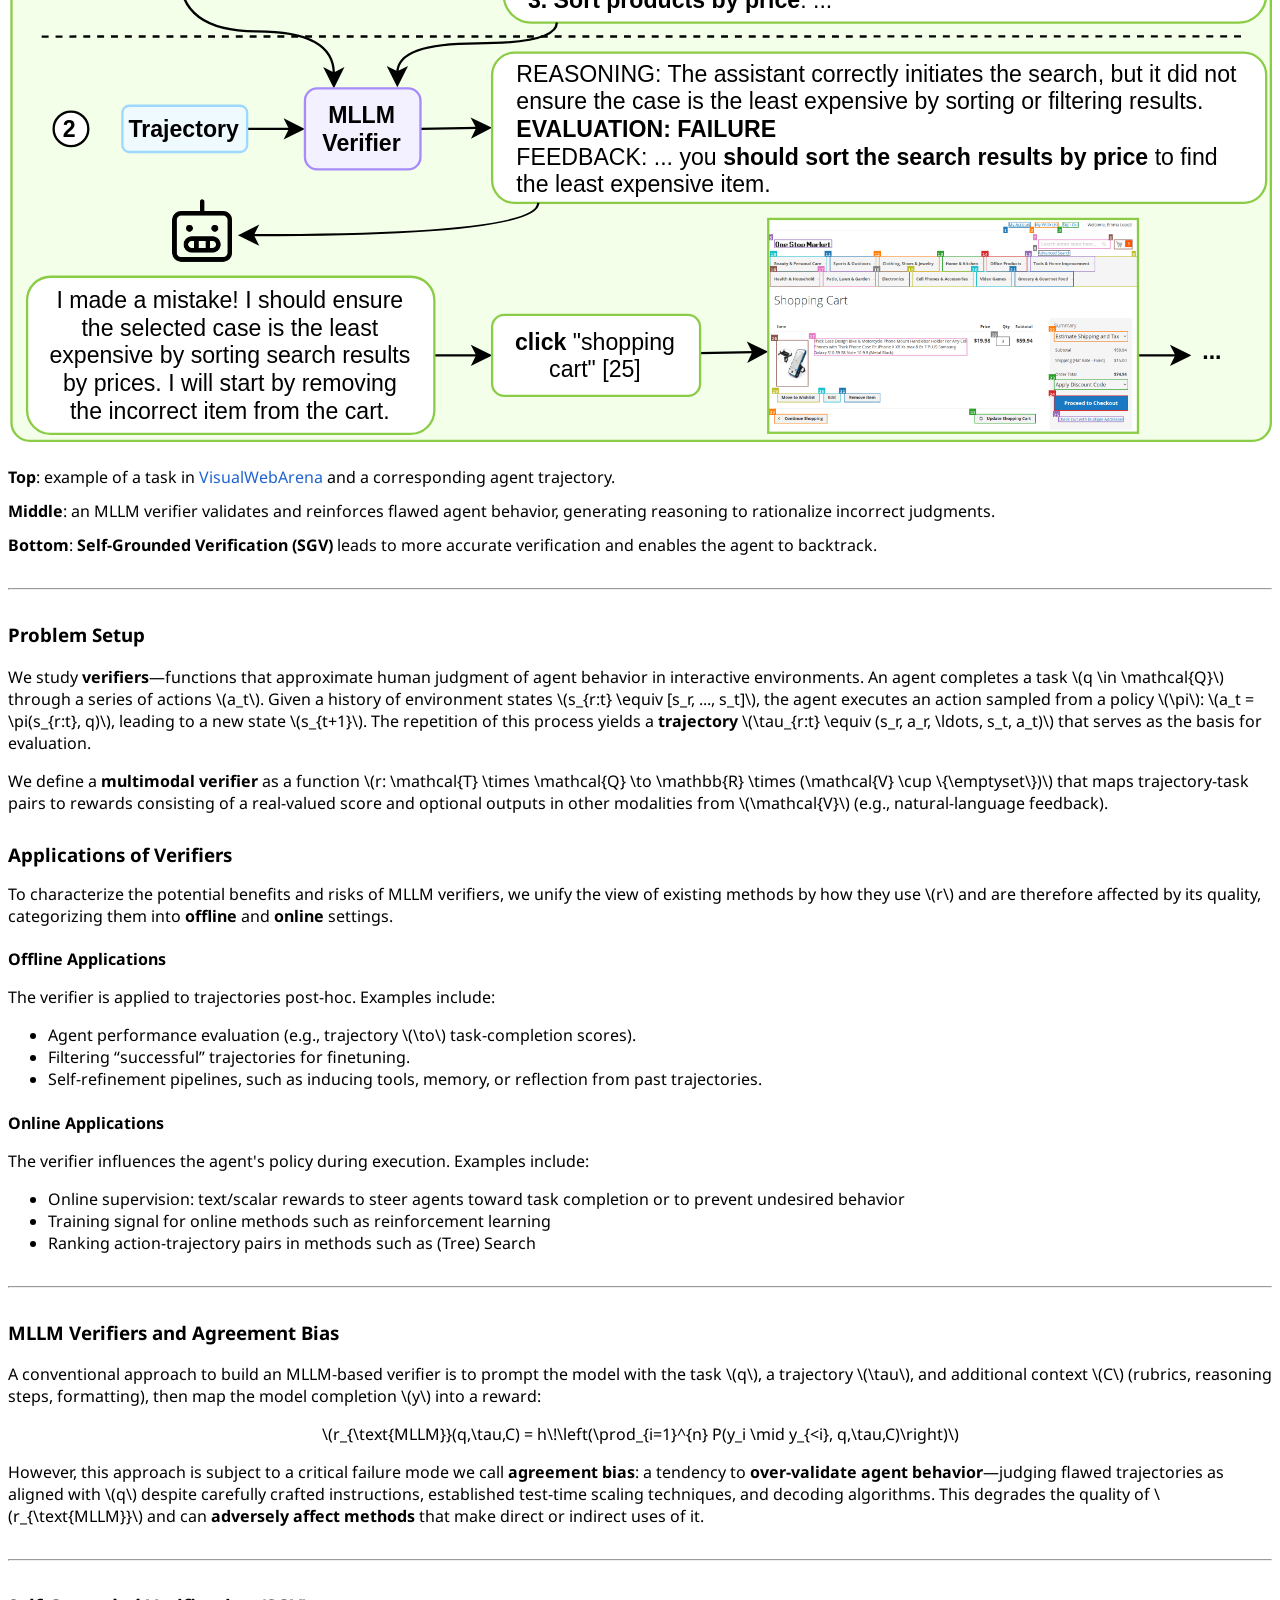
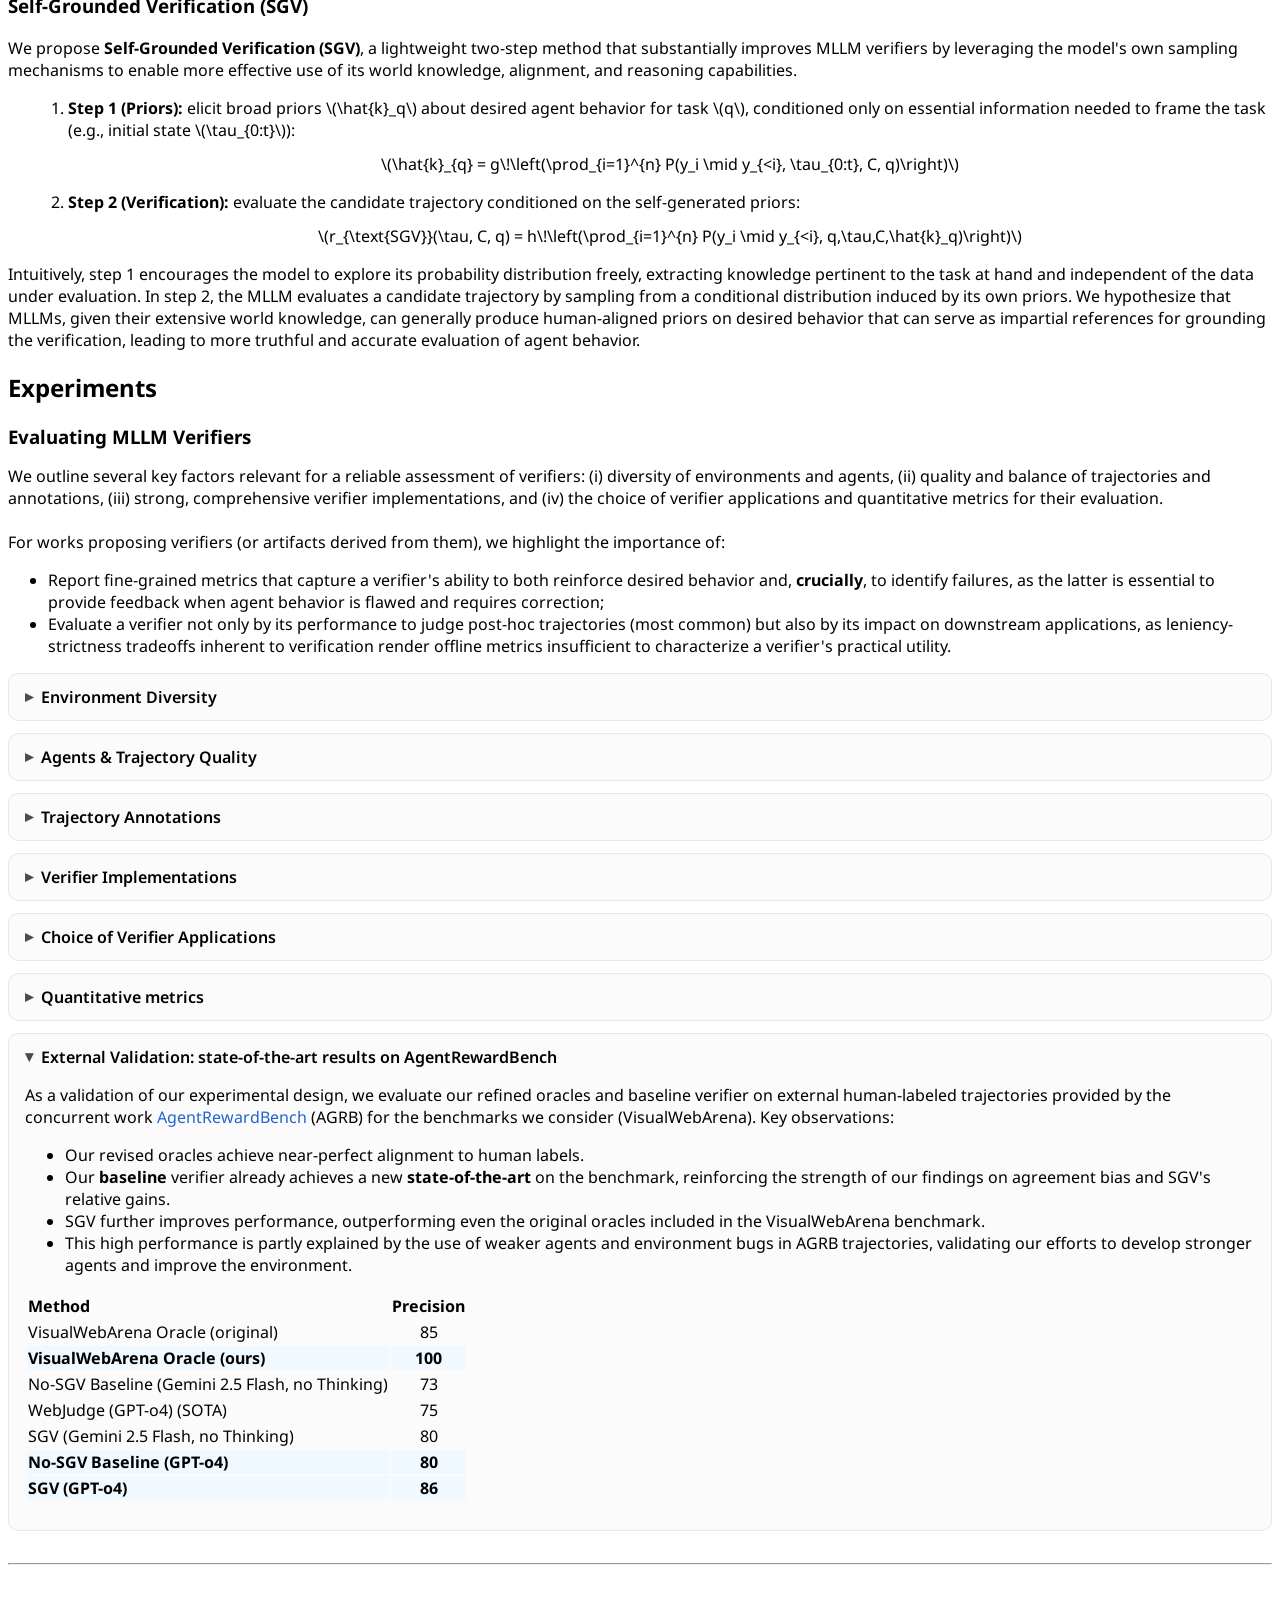
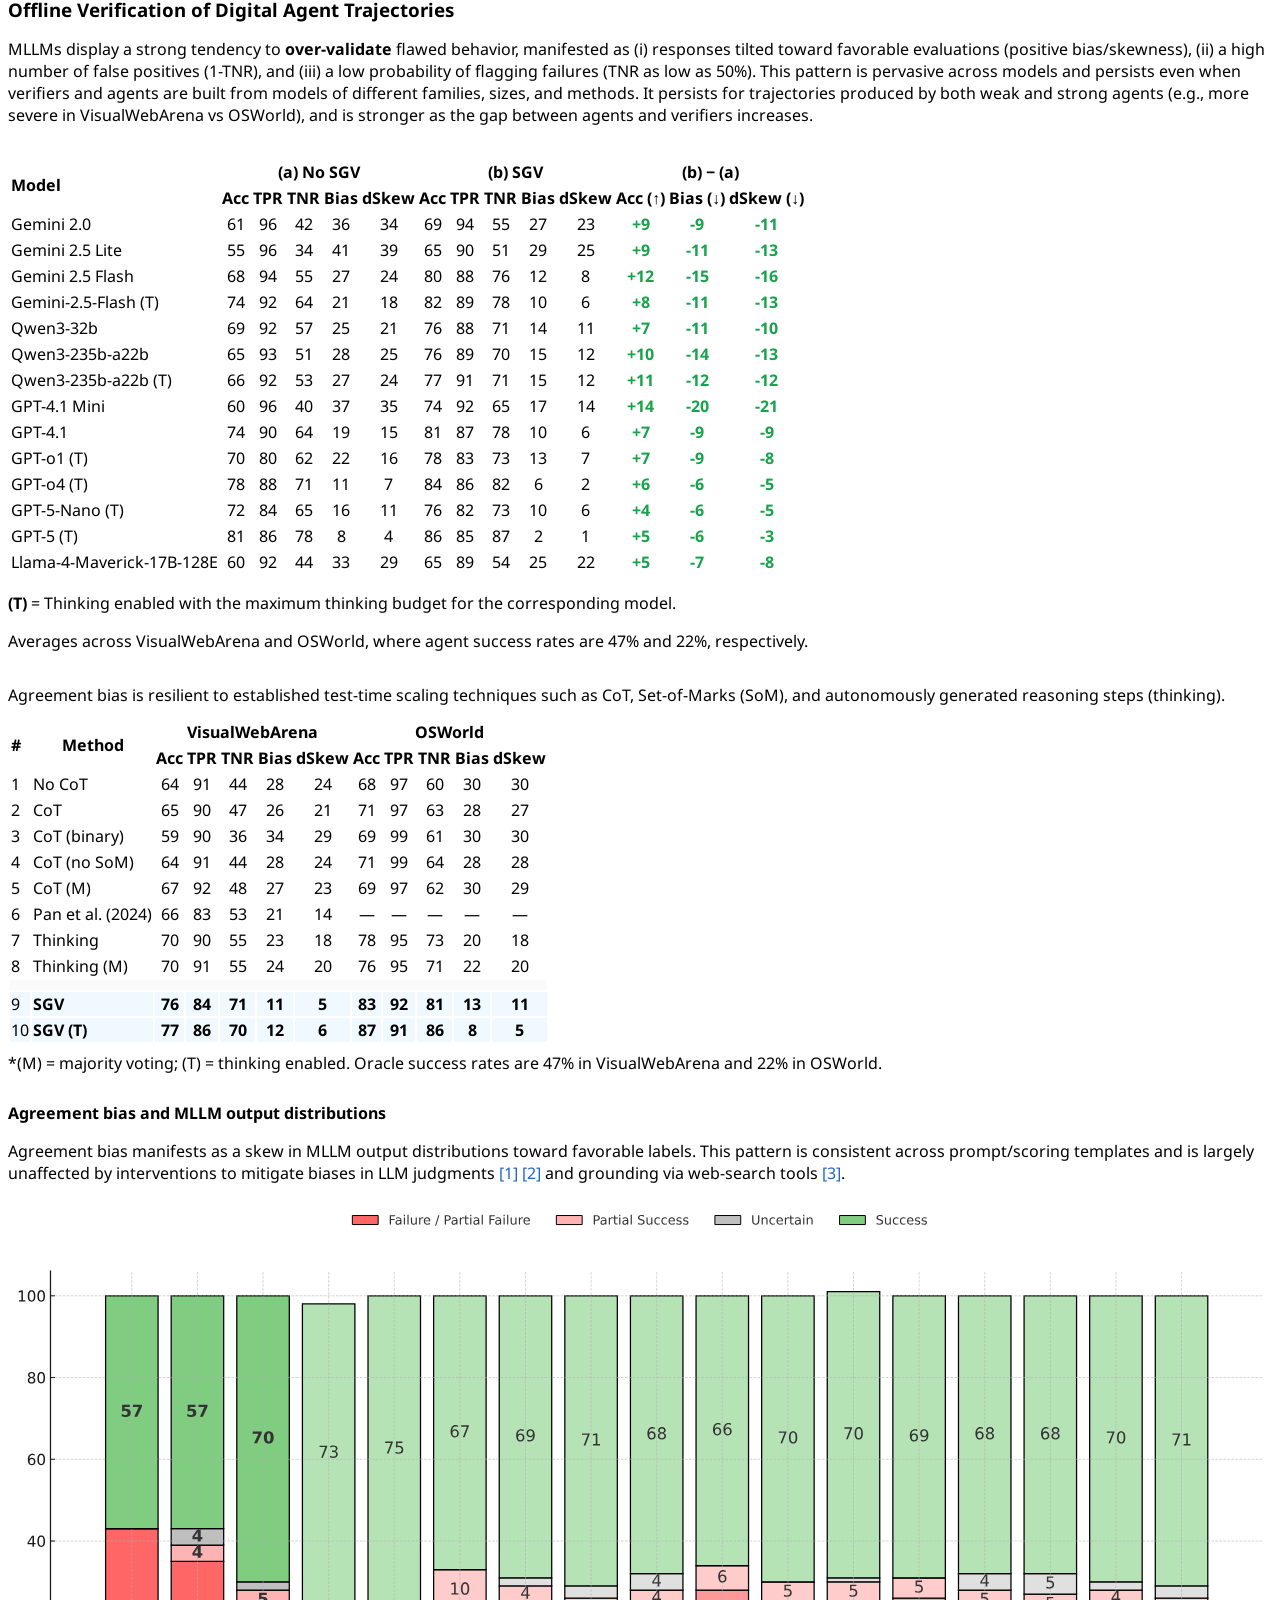
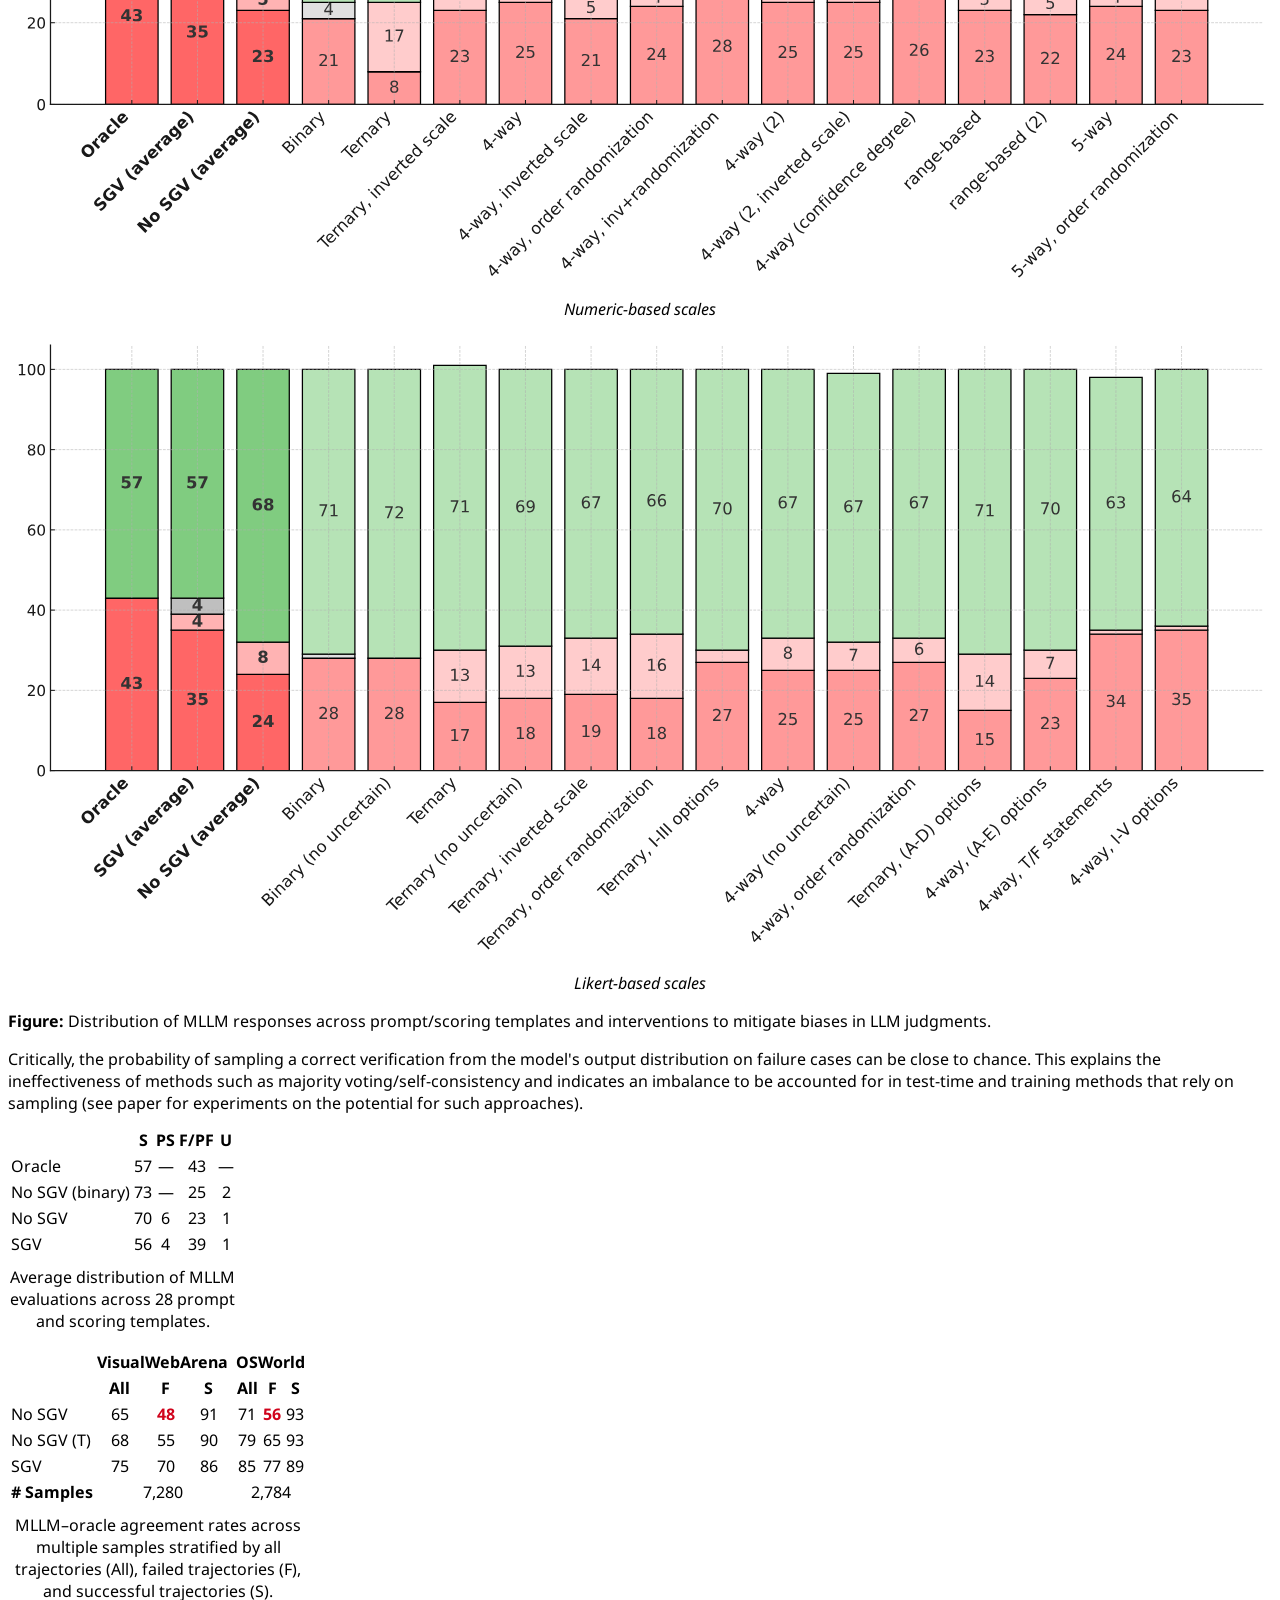
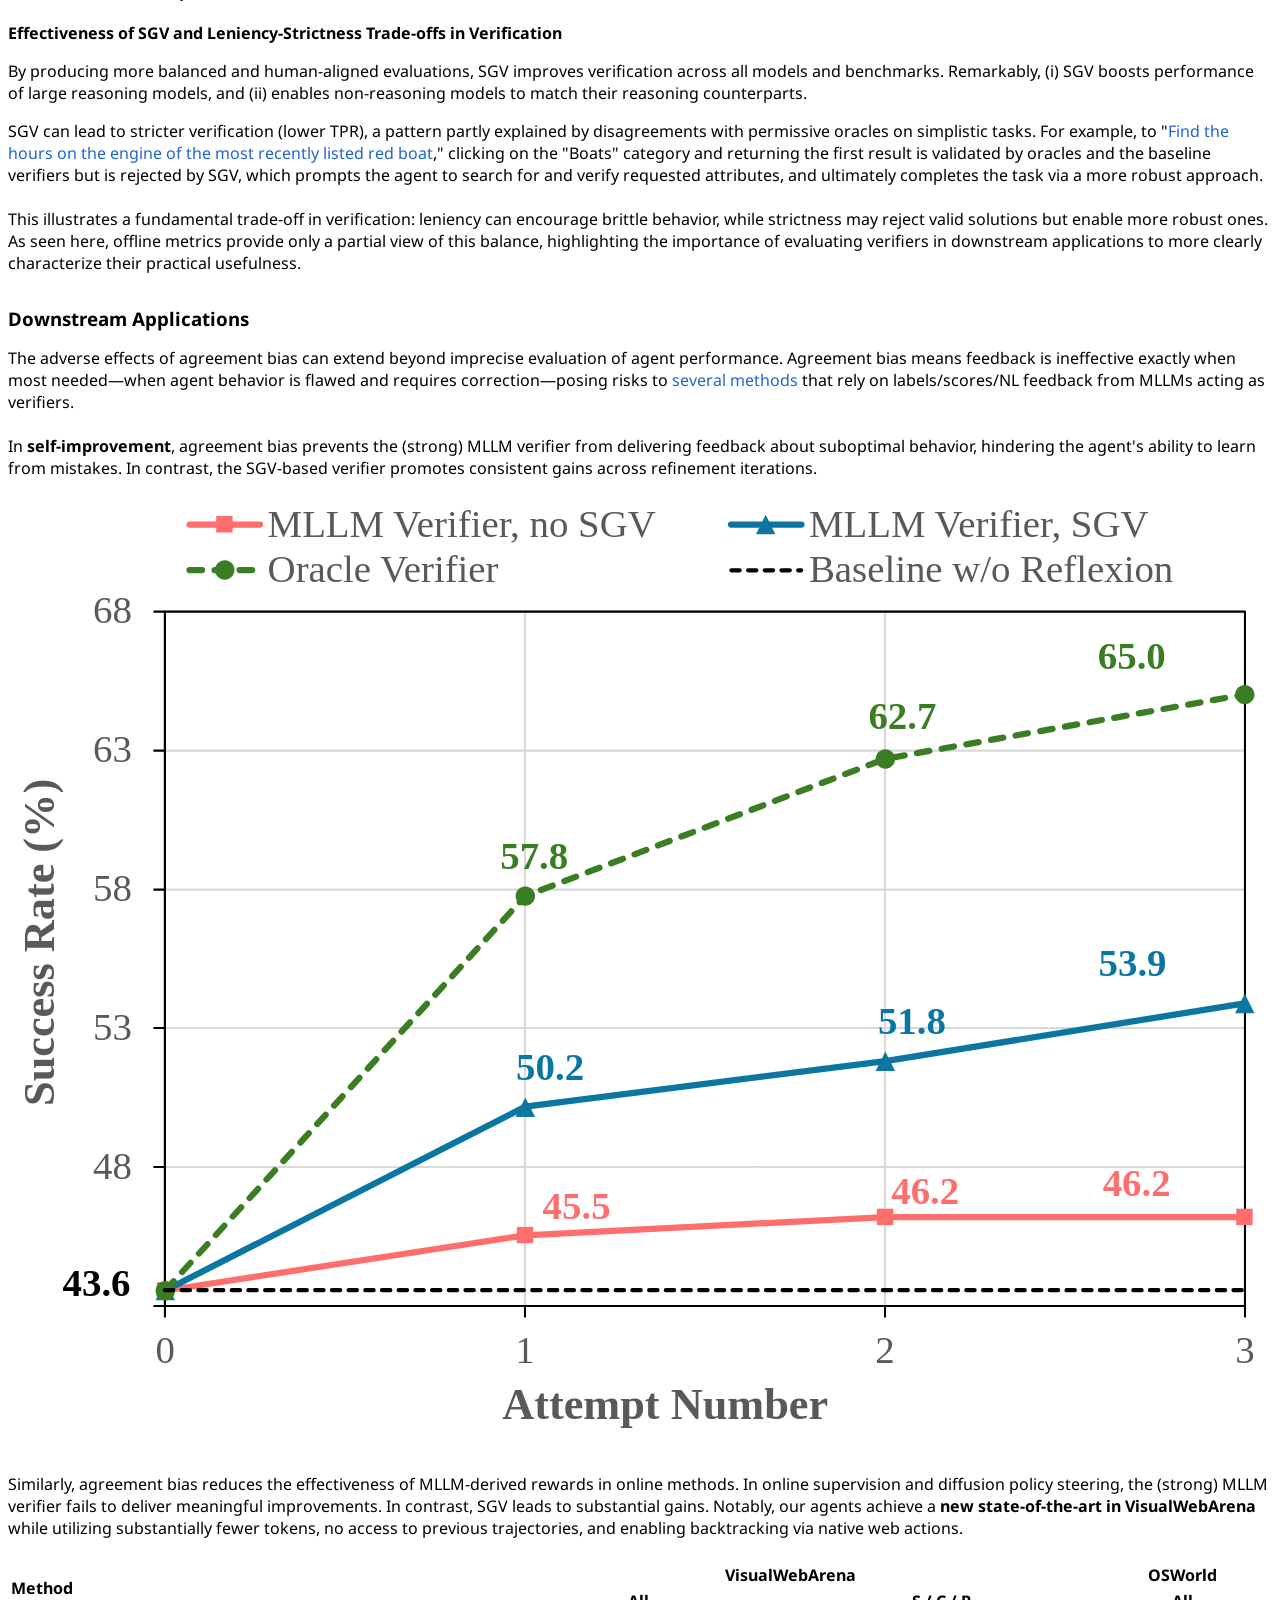
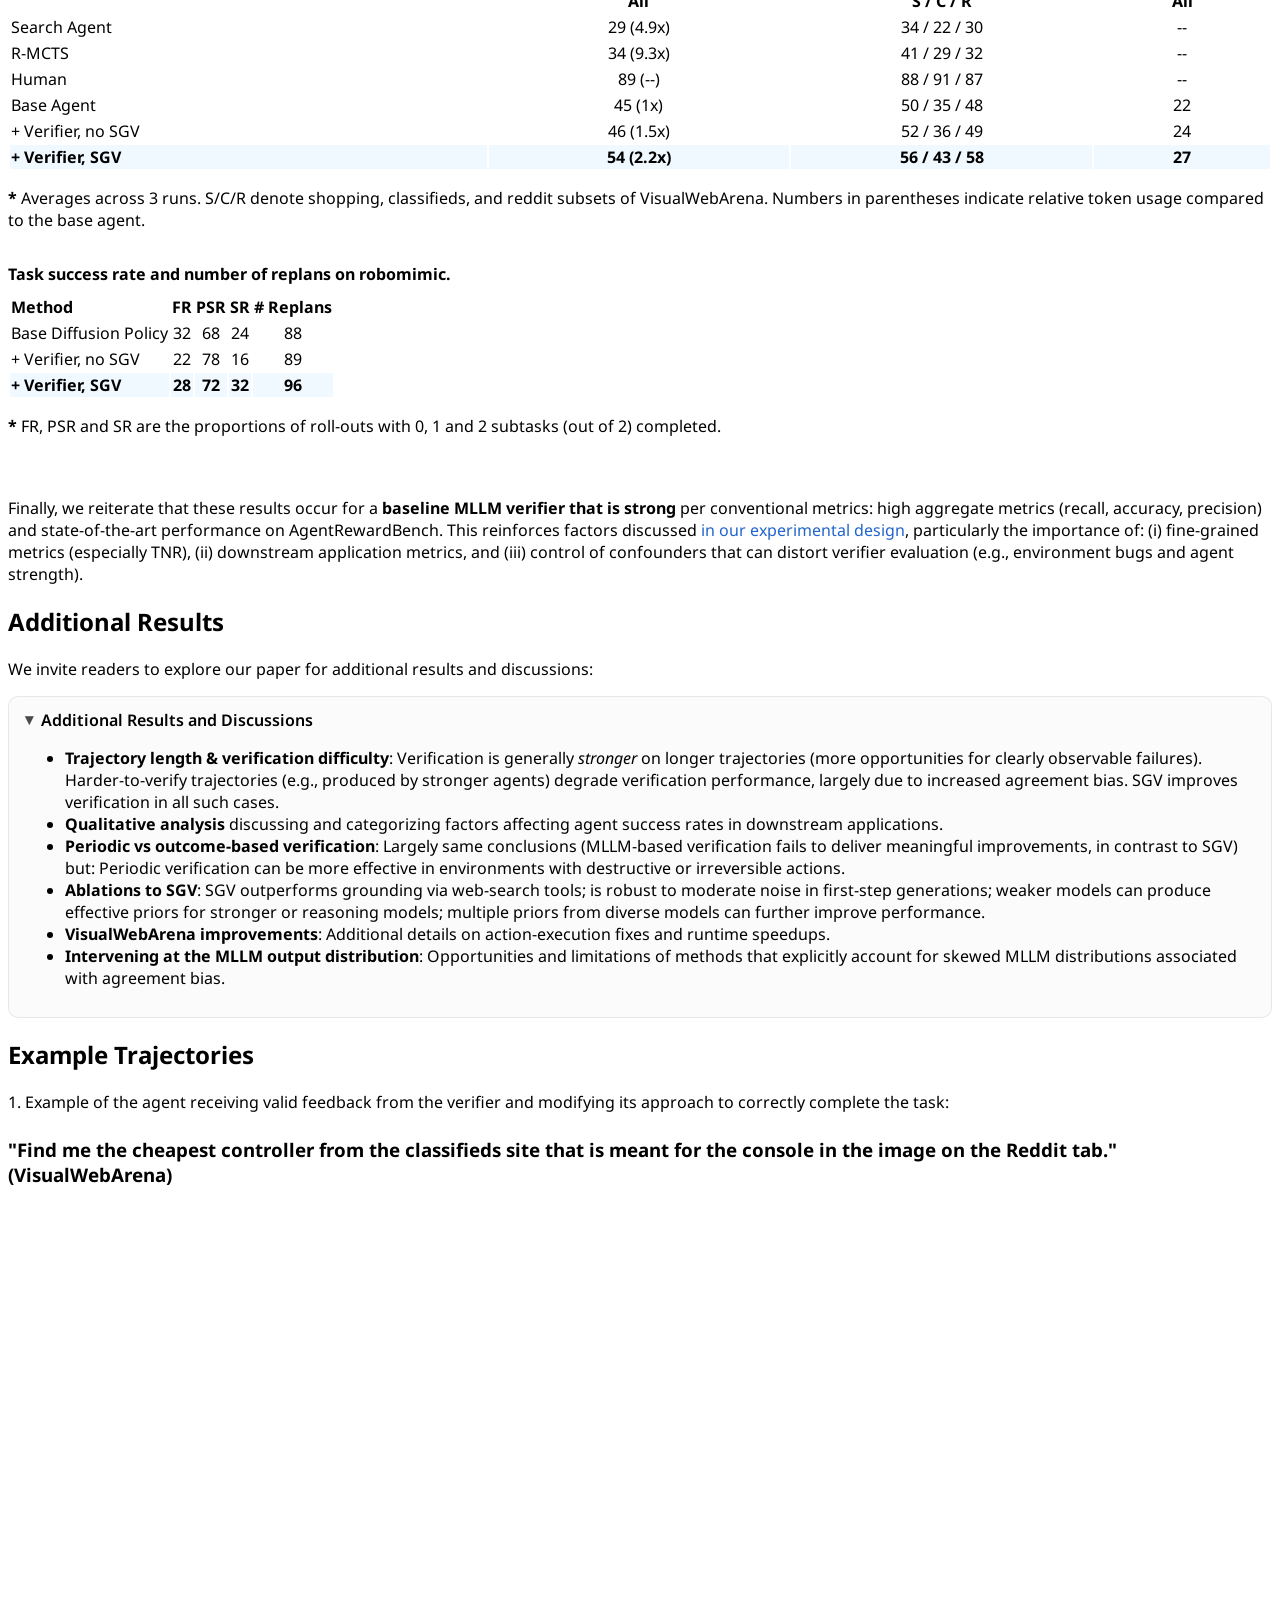
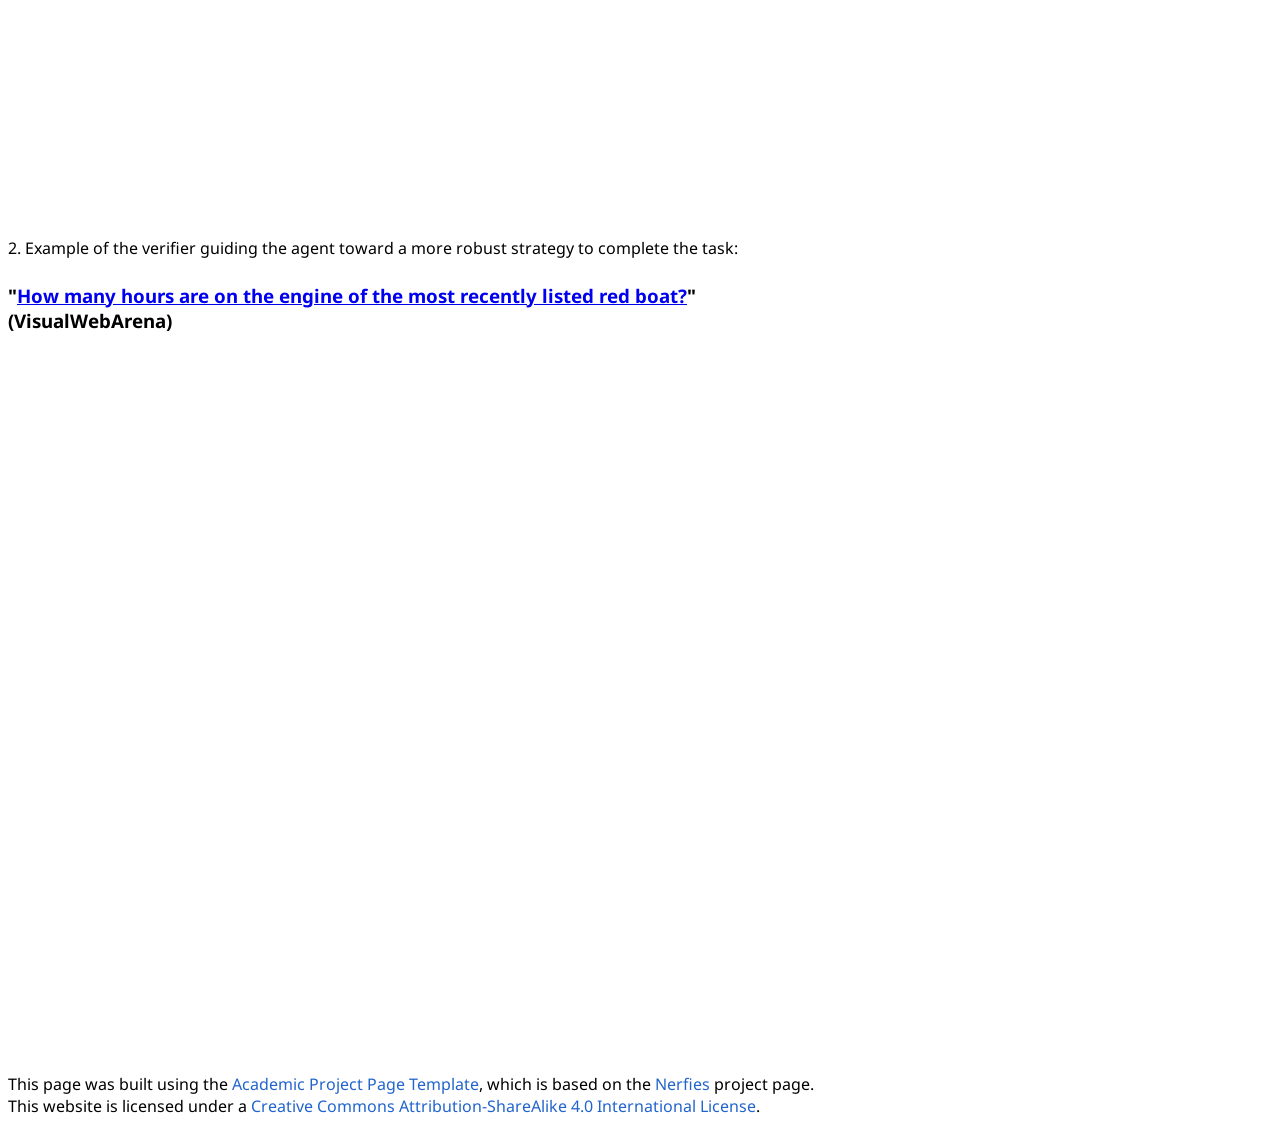
==== commit d814d30d: "polish text , add links across sections" ====
--- a/index.html
+++ b/index.html
@@ -224,7 +224,7 @@
             </p>
 
             <!-- Applications of Verifiers -->
-            <h3 class="title is-4" style="margin-top: 1.75rem; margin-bottom: 0.75rem;">Applications of Verifiers</h3>
+            <h3 id="applications-of-verifiers" class="title is-4" style="margin-top: 1.75rem; margin-bottom: 0.75rem;">Applications of Verifiers</h3>
             <p>
               To characterize the potential benefits and risks of MLLM verifiers, we unify the view of existing methods by how they use \(r\) and are therefore affected by its quality, categorizing them into <b>offline</b> and <b>online</b> settings.
             </p>
@@ -330,7 +330,7 @@
         <!-- ===========================================  -->
         <!-- LINK: Evaluating MLLM Verifiers (collapsible) -->
         <!-- ===========================================  -->
-          <h3 class="title is-4" style="margin-top: 1rem; margin-bottom: 0.75rem;">Evaluating MLLM Verifiers</h3>
+          <h3 id="evaluating-mllm-verifiers" class="title is-4" style="margin-top: 1rem; margin-bottom: 0.75rem;">Evaluating MLLM Verifiers</h3>
 
           <p style="margin-bottom: 1rem;">
             We outline several key factors relevant for a reliable assessment of verifiers: (i) diversity of environments and agents, (ii) quality and balance of trajectories and annotations, (iii) strong, comprehensive verifier implementations, and (iv) the choice of verifier applications and quantitative metrics for their evaluation.
@@ -543,7 +543,7 @@
           </details>
 
           <details class="expander" open>
-            <summary>External Validation: Results on AgentRewardBench</summary>
+            <summary>External Validation: state-of-the-art results on AgentRewardBench</summary>
             <div class="inner">
           <p style="margin-bottom: 0.75rem;">
             As a validation of our experimental design, we evaluate our refined oracles and baseline verifier on external human-labeled trajectories provided by the concurrent work <a href="https://agent-reward-bench.github.io/" target="_blank">AgentRewardBench</a> (AGRB) for the benchmarks we consider (VisualWebArena). Key observations:
@@ -665,11 +665,13 @@
           <h3 class="title is-4" style="margin-top: 2rem; margin-bottom: 1rem;">Downstream Applications</h3>
 
           <!-- Reflexion Figure -->
-          The adverse effects of agreement bias extend beyond incorrect evaluation of agent performance. The tendency to over-validate flawed behavior means that MLLM verifiers are unable to provide corrective feedback exactly when most needed: when agent behavior is flawed and requires correction. 
+          The adverse effects of agreement bias can extend beyond imprecise evaluation of agent performance.
+          Agreement bias means feedback is ineffective exactly when most needed—when agent behavior is flawed and requires correction—posing risks to        
+          <a href="#applications-of-verifiers">several methods</a> that rely on labels/scores/NL feedback from MLLMs acting as verifiers.
 
           <br>
           <br>
-          In self-refinement, agreement bias hinders the agent's ability to self-improve, in contrast to SGV which leads to consistent gains across refinement iterations.
+          In <b>self-improvement</b>, agreement bias prevents the (strong) MLLM verifier from delivering feedback about suboptimal behavior, hindering the agent's ability to learn from mistakes. In contrast, the SGV-based verifier promotes consistent gains across refinement iterations.
           
           <div id="fig-reflexion"></div>
           <noscript>
@@ -679,7 +681,7 @@
           </noscript>
 
           <div style="height: 1.25rem;"></div>
-          Similarly, agreement bias reduces the effectiveness of MLLM-derived rewards in online methods. In online supervision and diffusion policy steering, the (strong) MLLM verifier fails to deliver meaningful improvements. In contrast, SGV leads to substantial gains, setting a new state-of-the-art in VisualWebArena while utilizing substantially fewer tokens, no access to previous trajectories, and enabling backtracking via native web actions.
+          Similarly, agreement bias reduces the effectiveness of MLLM-derived rewards in online methods. In online supervision and diffusion policy steering, the (strong) MLLM verifier fails to deliver meaningful improvements. In contrast, SGV leads to substantial gains. Notably, our agents achieve a <b>new state-of-the-art in VisualWebArena</b> while utilizing substantially fewer tokens, no access to previous trajectories, and enabling backtracking via native web actions.
 
           <br>
           <br>
@@ -704,9 +706,7 @@
           </noscript>
           <br>
           <br>
-          Notably, these results occur for a <b>strong</b> baseline MLLM verifier with over 91% recall and state-of-the-art performance (precision) on AgentRewardBench, reinforcing (i) the importance of fine-grained metrics (especially, TNR) and (ii) the relevance of downstream application metrics.
-   
-
+          Finally, we reiterate that these results occur for a <b>baseline MLLM verifier that is strong</b> per conventional metrics: high aggregate metrics (recall, accuracy, precision) and state-of-the-art performance on AgentRewardBench. This reinforces factors discussed <a href="#evaluating-mllm-verifiers"> in our experimental design</a>, particularly the importance of: (i) fine-grained metrics (especially TNR), (ii) downstream application metrics, and (iii) control of confounders that can distort verifier evaluation (e.g., environment bugs and agent strength). 
         </div>
       </div>
     </div>
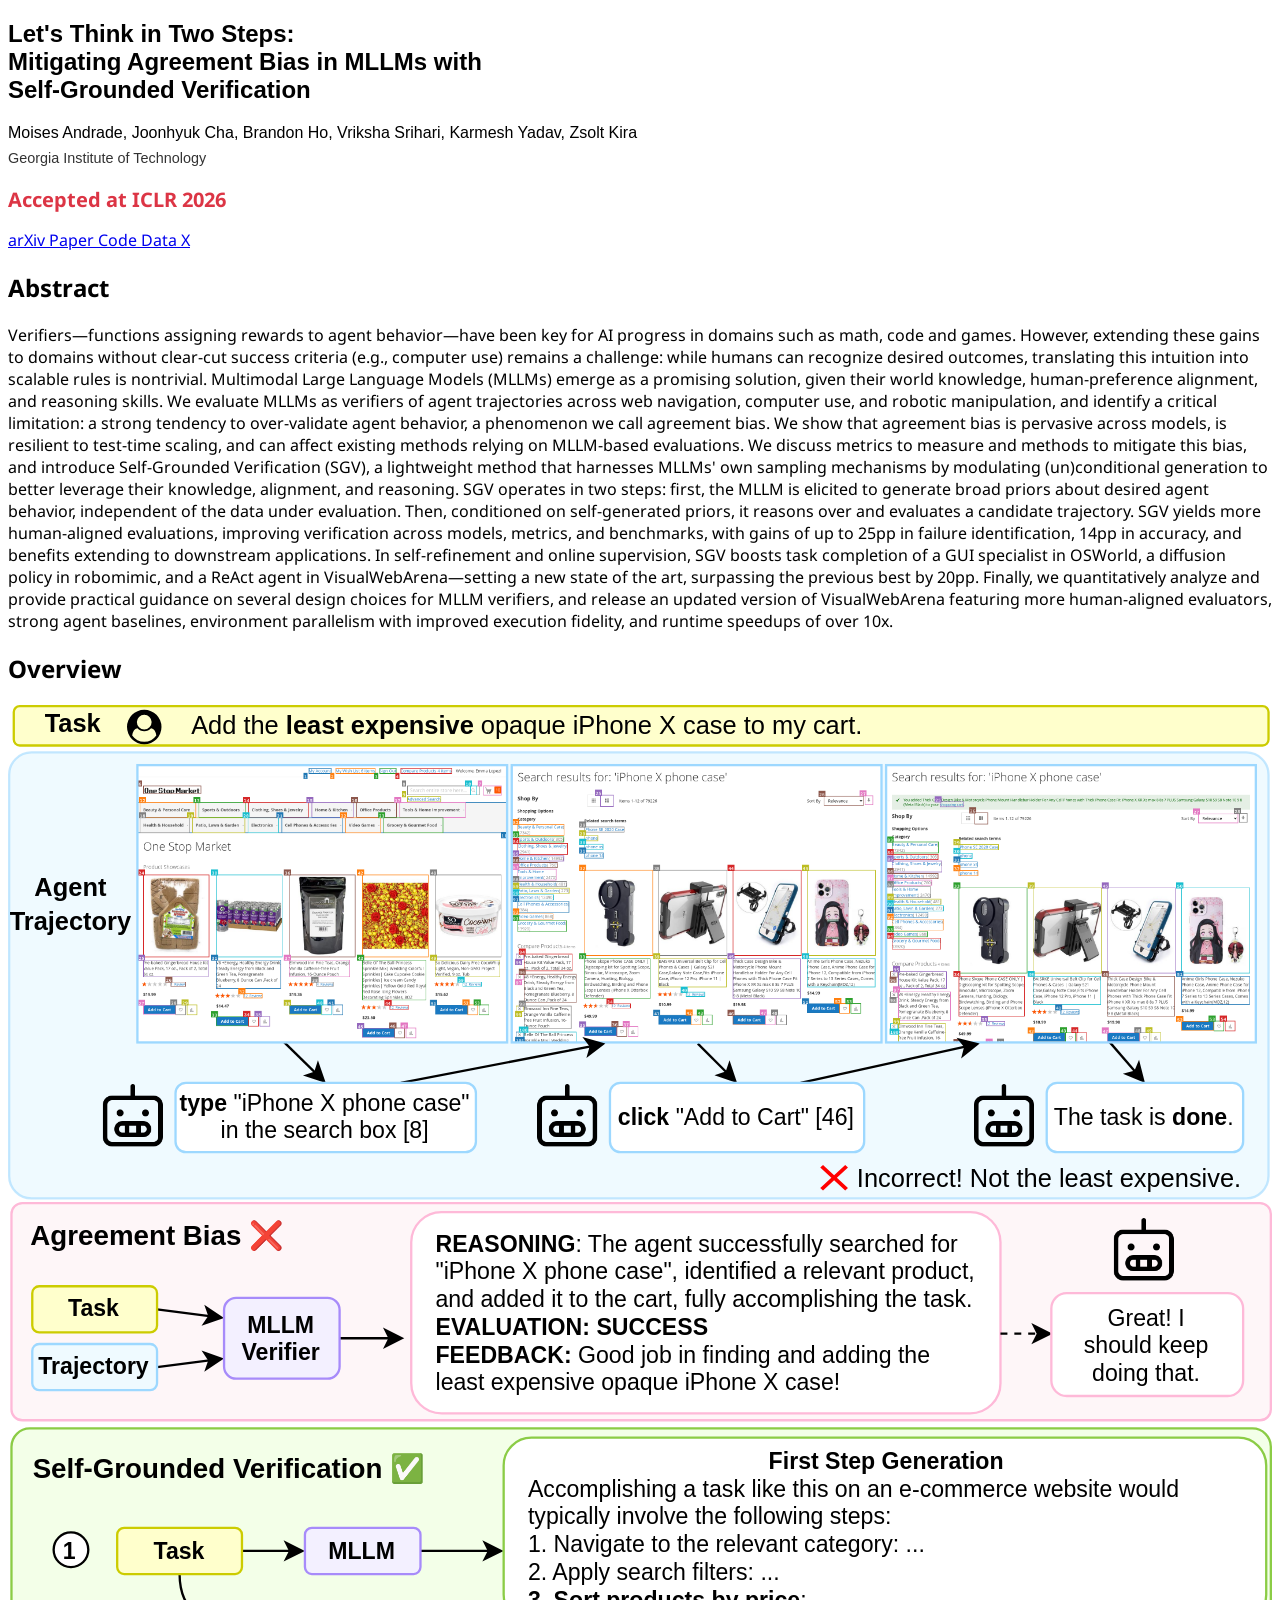
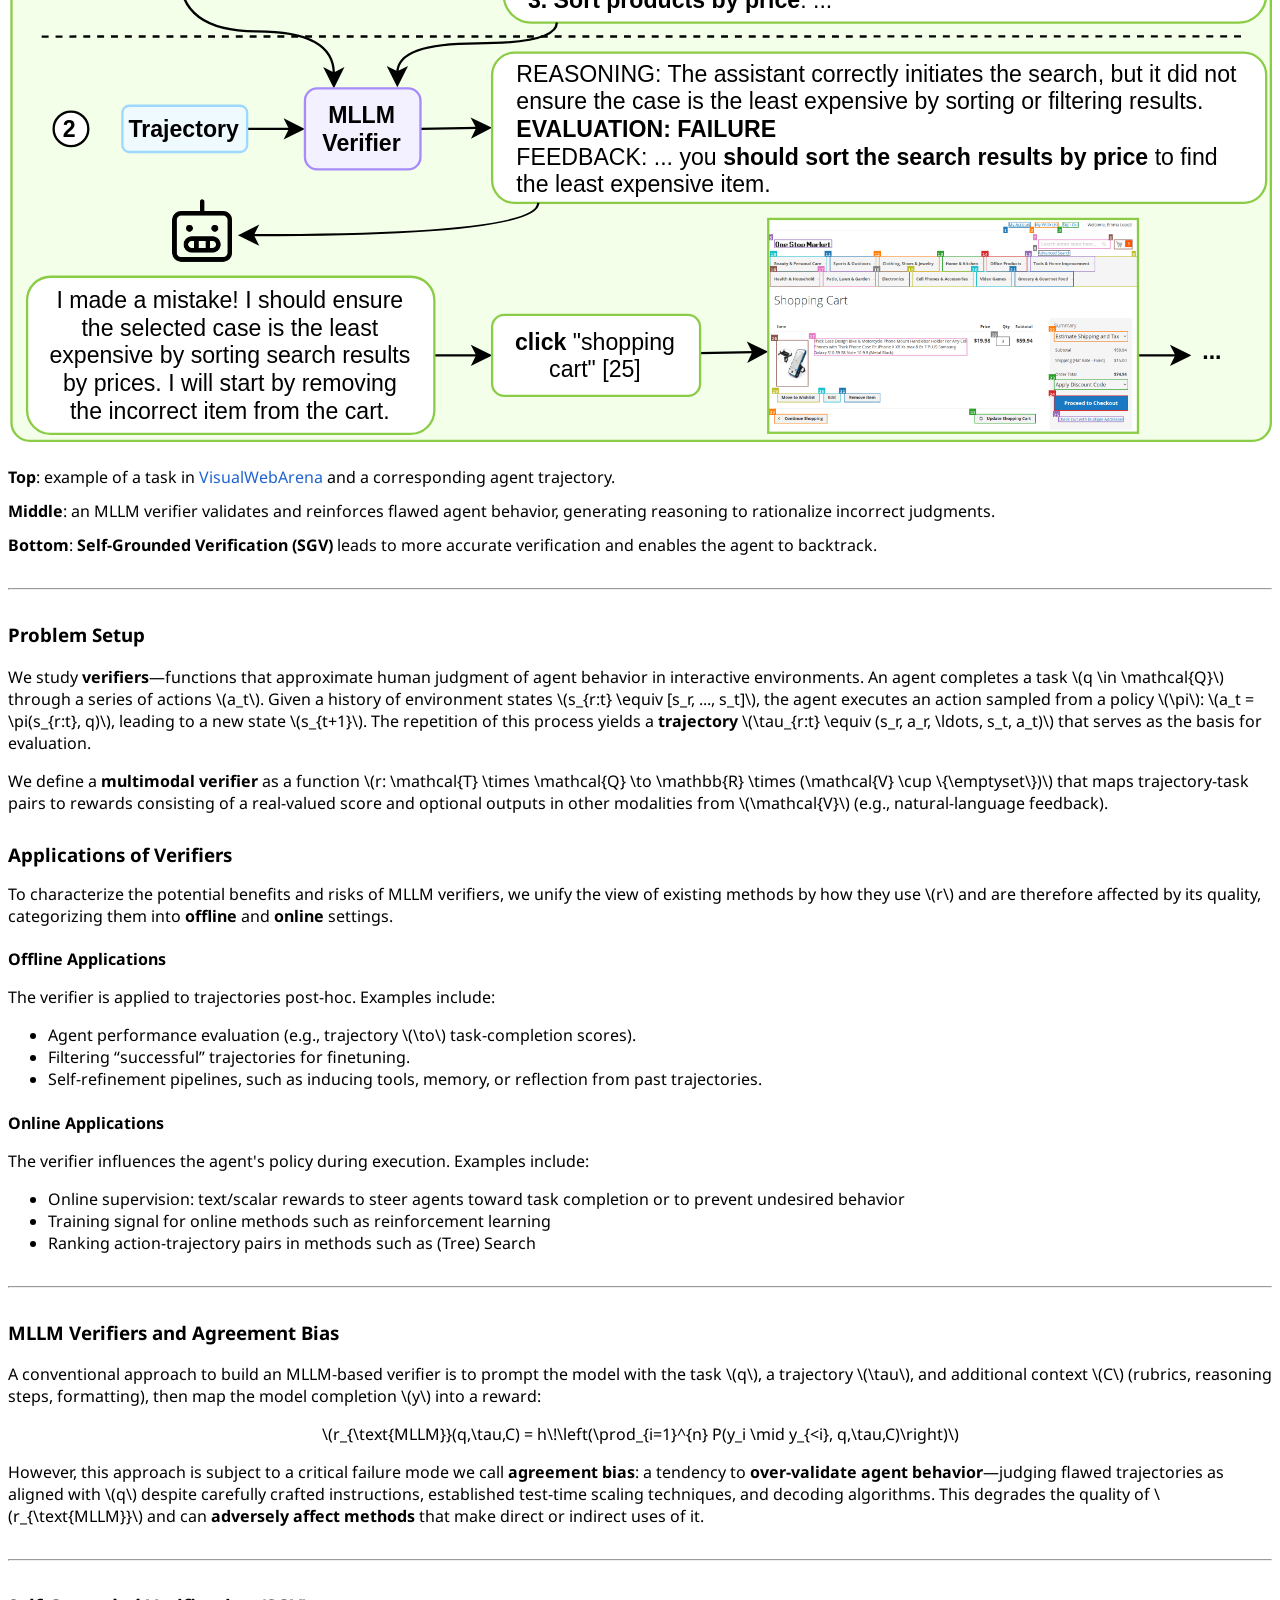
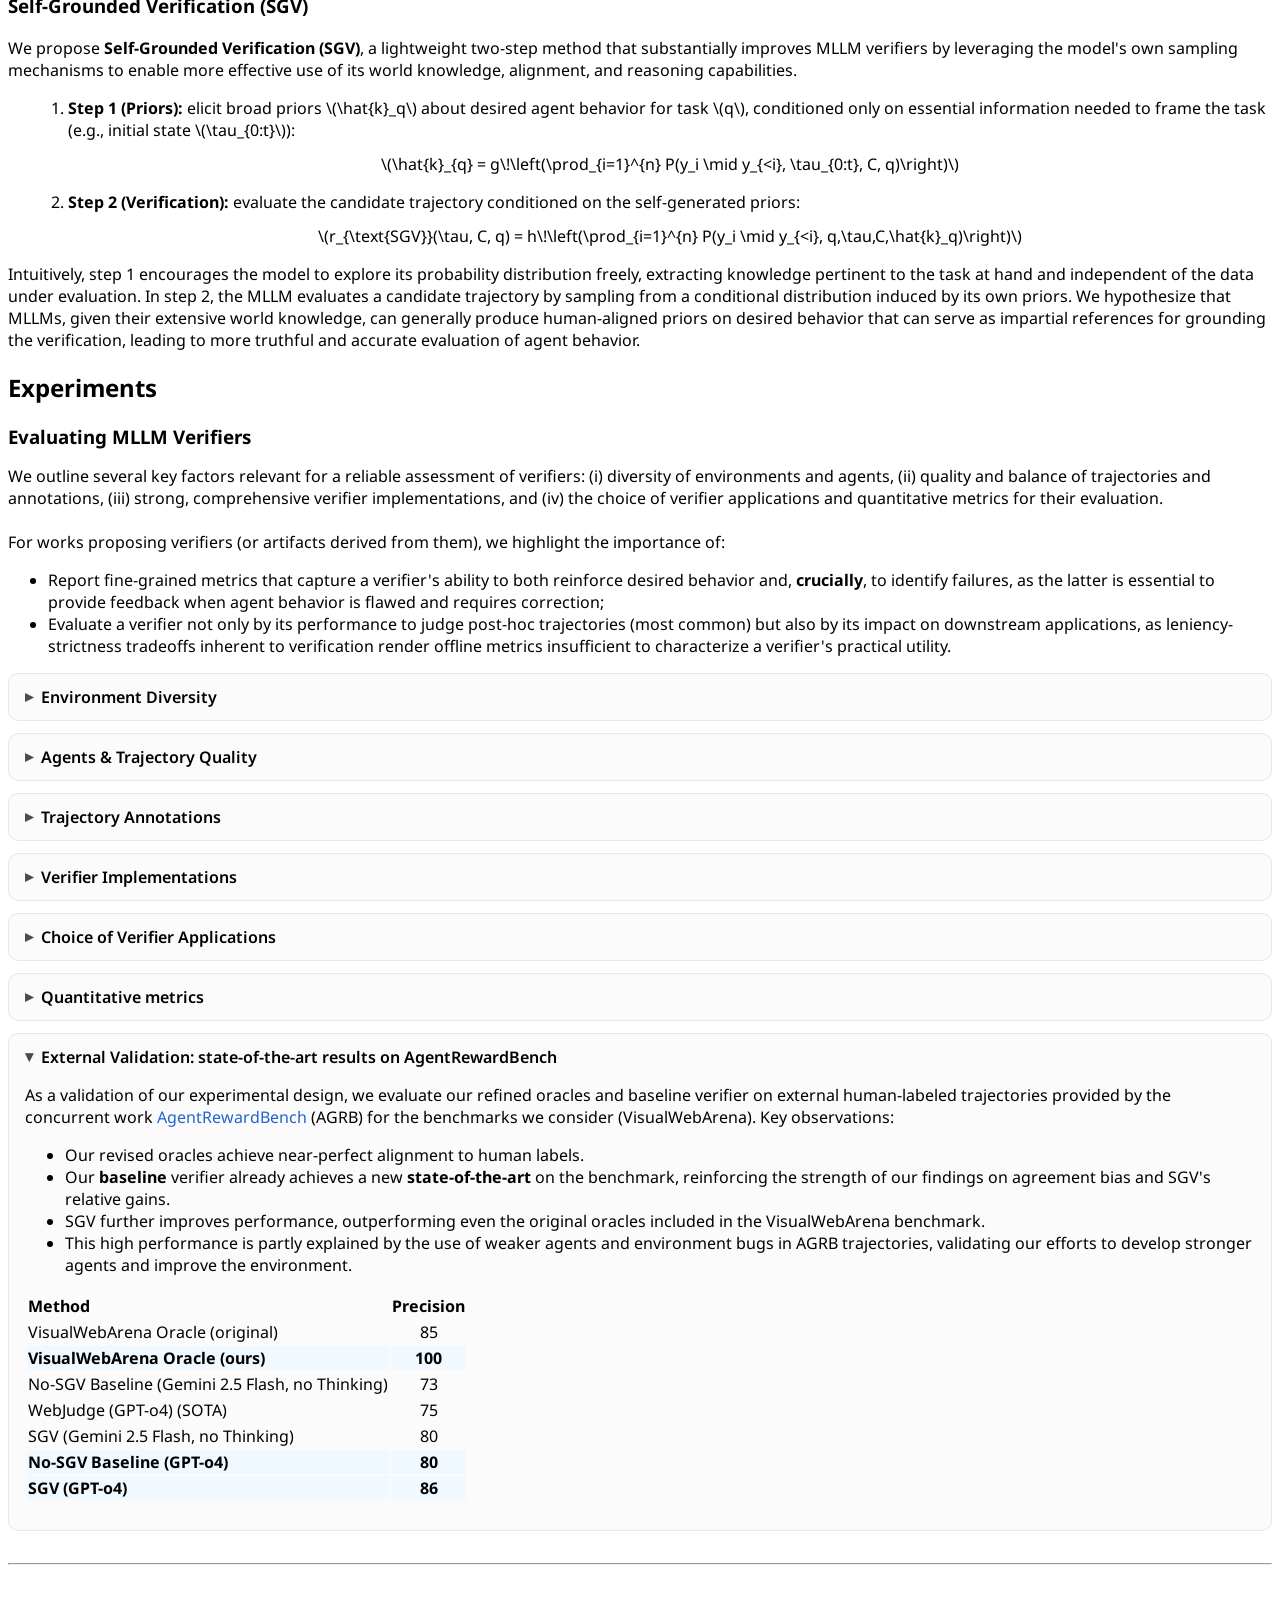
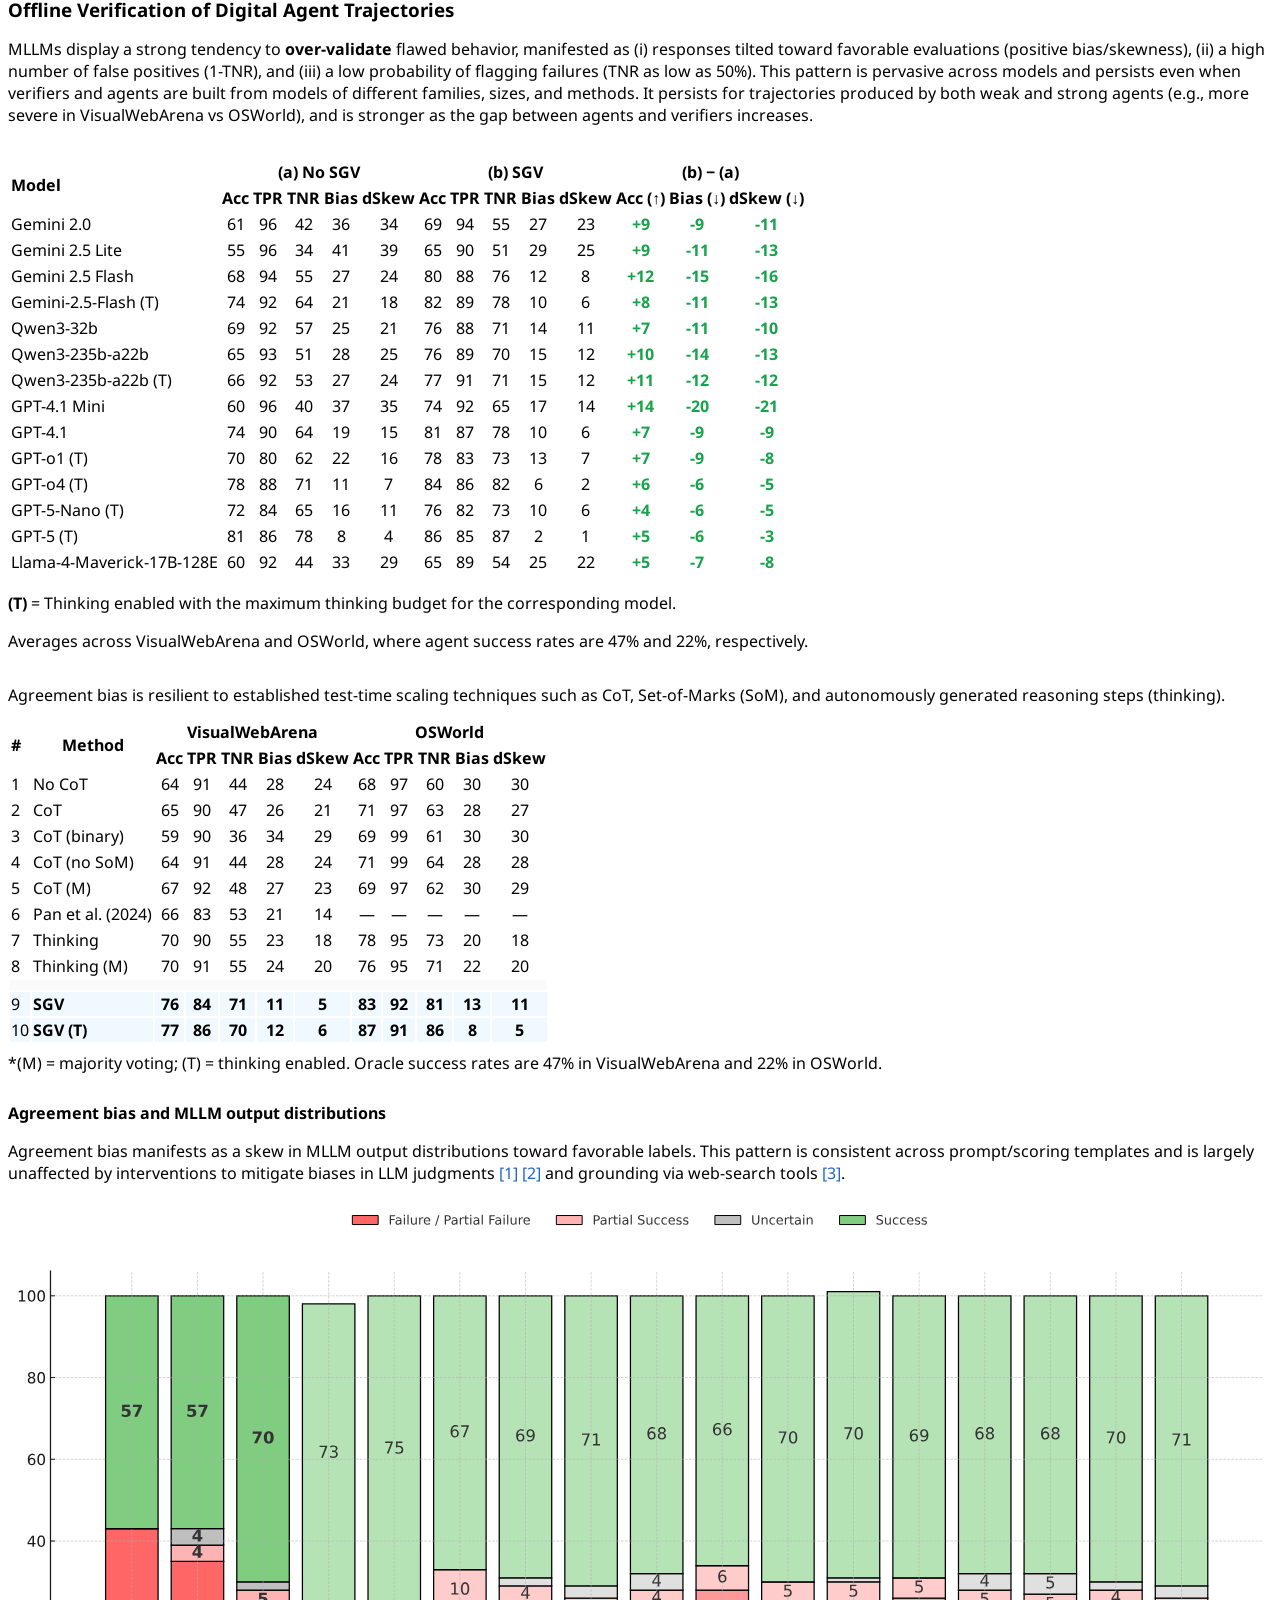
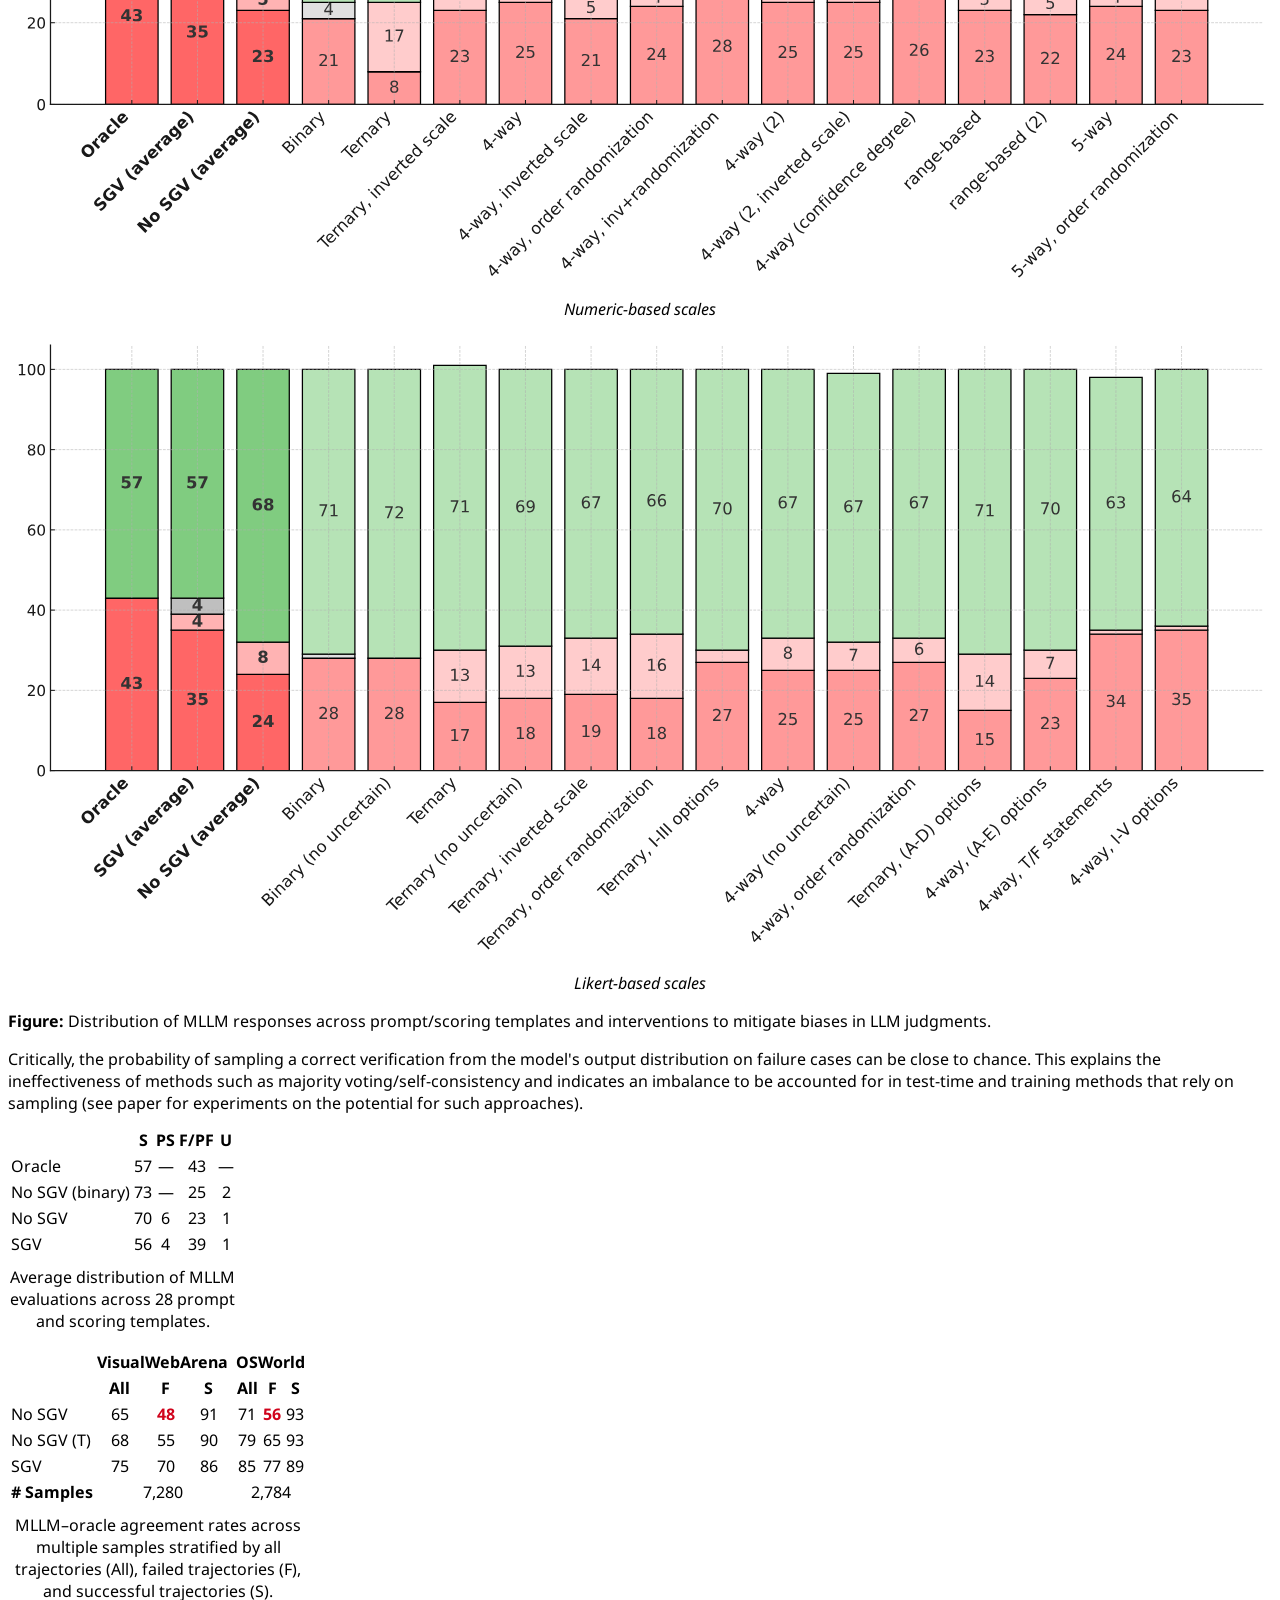
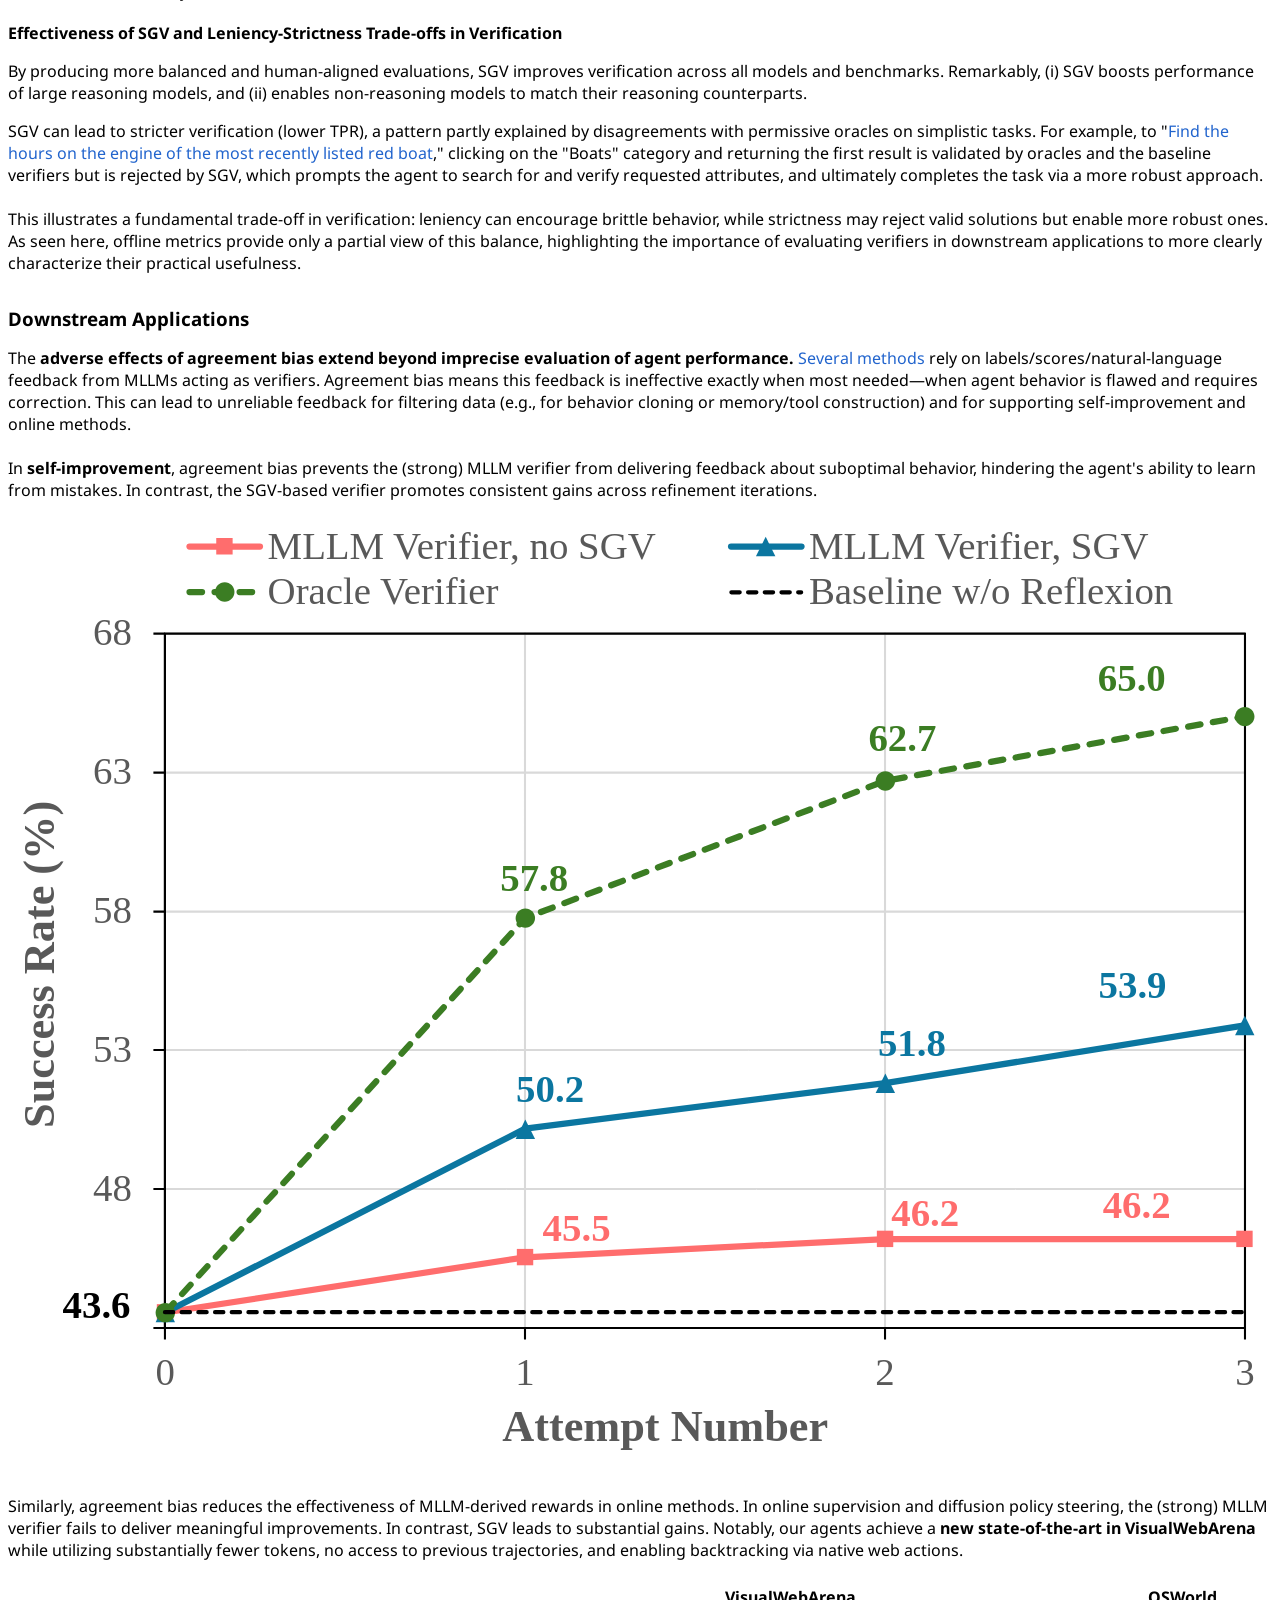
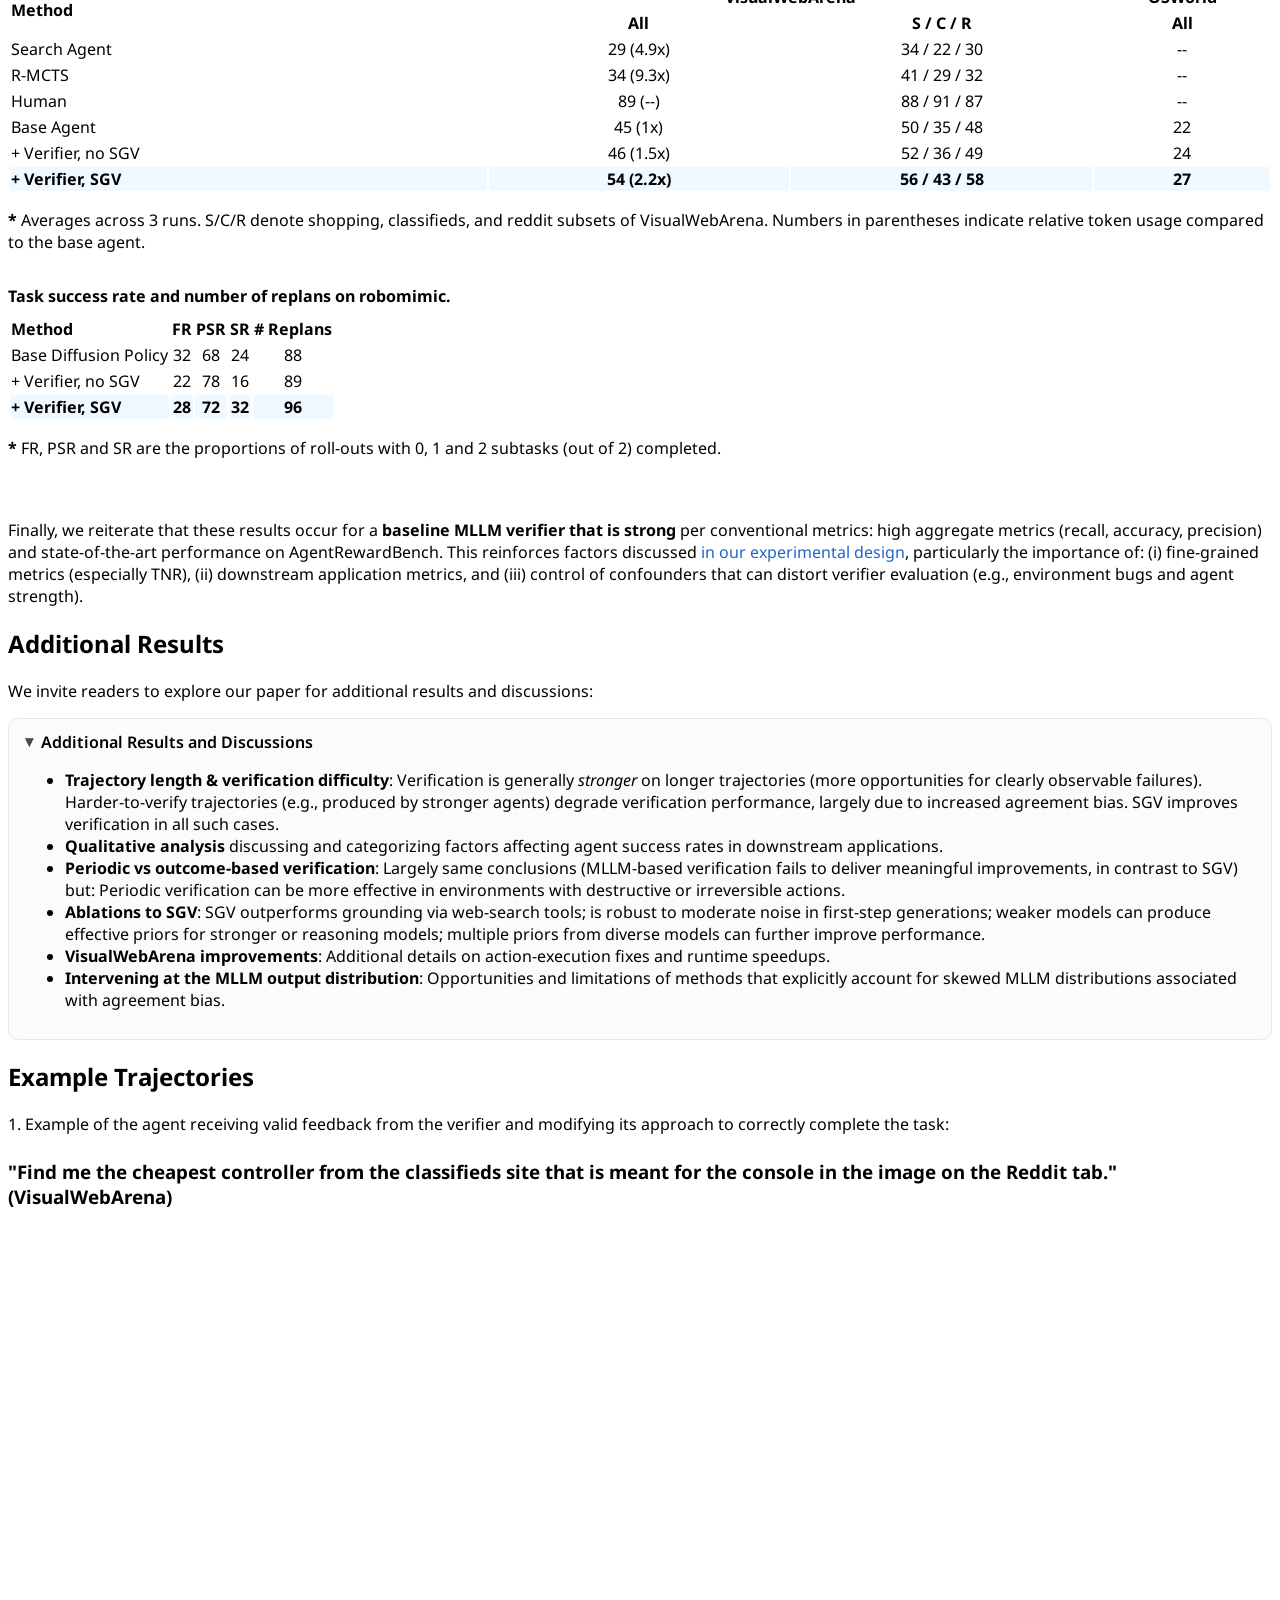
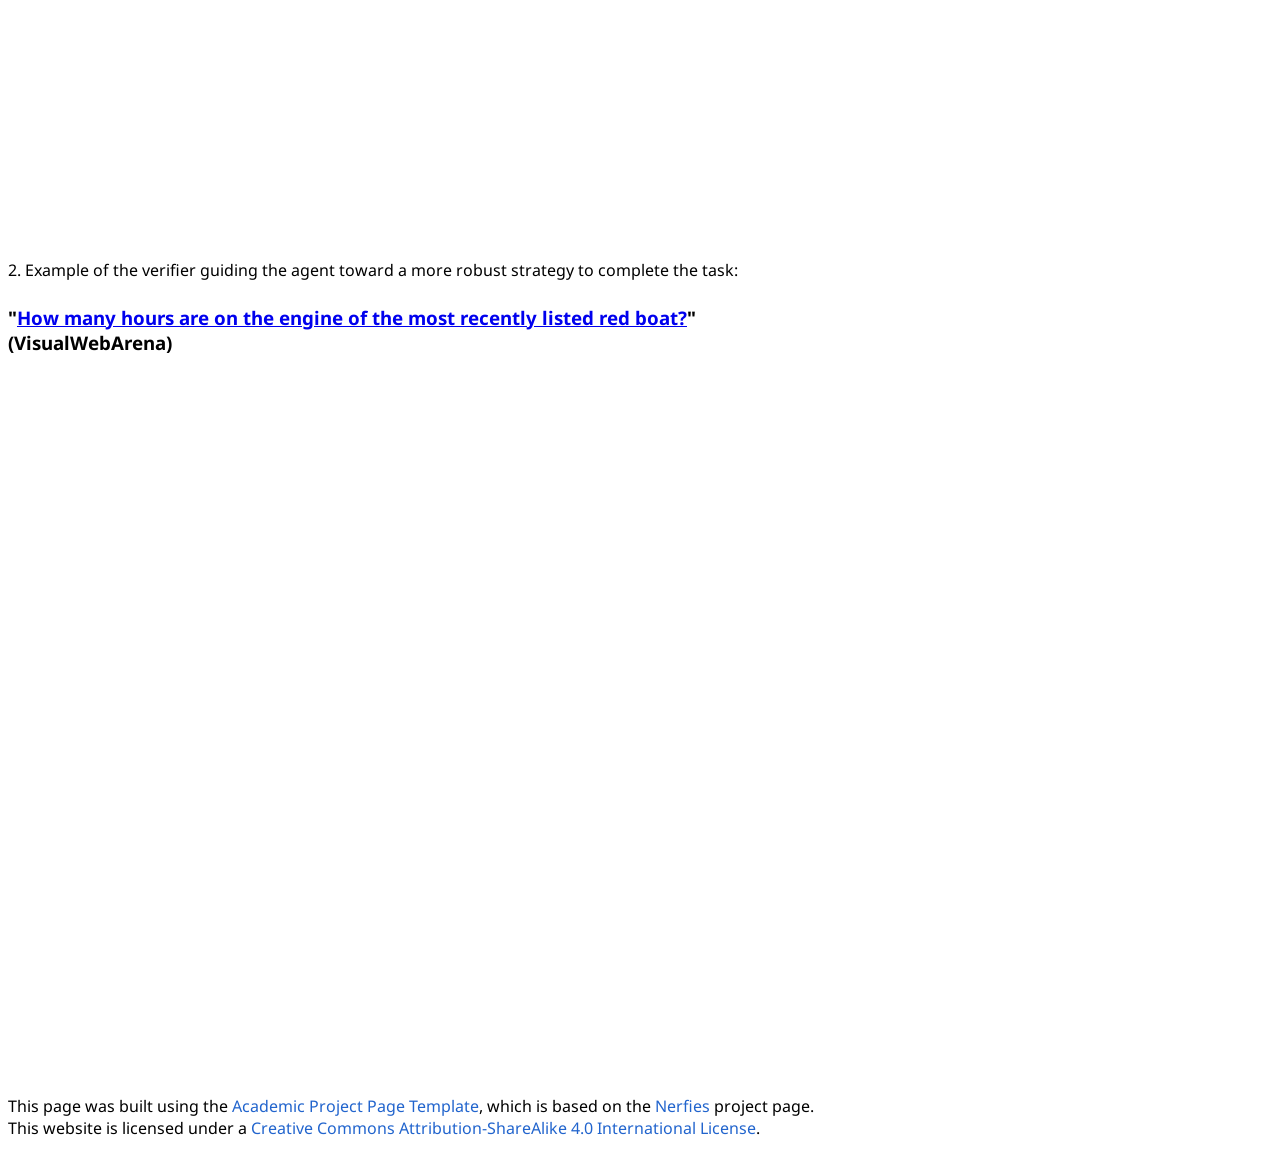
==== commit a1277fe1: "polish agreement bias effects" ====
--- a/index.html
+++ b/index.html
@@ -665,10 +665,8 @@
           <h3 class="title is-4" style="margin-top: 2rem; margin-bottom: 1rem;">Downstream Applications</h3>
 
           <!-- Reflexion Figure -->
-          The adverse effects of agreement bias can extend beyond imprecise evaluation of agent performance.
-          Agreement bias means feedback is ineffective exactly when most needed—when agent behavior is flawed and requires correction—posing risks to        
-          <a href="#applications-of-verifiers">several methods</a> that rely on labels/scores/NL feedback from MLLMs acting as verifiers.
-
+          The <b>adverse effects of agreement bias extend beyond imprecise evaluation of agent performance.</b>
+          <a href="#applications-of-verifiers">Several methods</a> rely on labels/scores/natural-language feedback from MLLMs acting as verifiers. Agreement bias means this feedback is   ineffective exactly when most needed—when agent behavior is flawed and requires correction. This can lead to unreliable feedback for filtering data (e.g., for behavior cloning or memory/tool construction) and for supporting self-improvement and online methods.
           <br>
           <br>
           In <b>self-improvement</b>, agreement bias prevents the (strong) MLLM verifier from delivering feedback about suboptimal behavior, hindering the agent's ability to learn from mistakes. In contrast, the SGV-based verifier promotes consistent gains across refinement iterations.
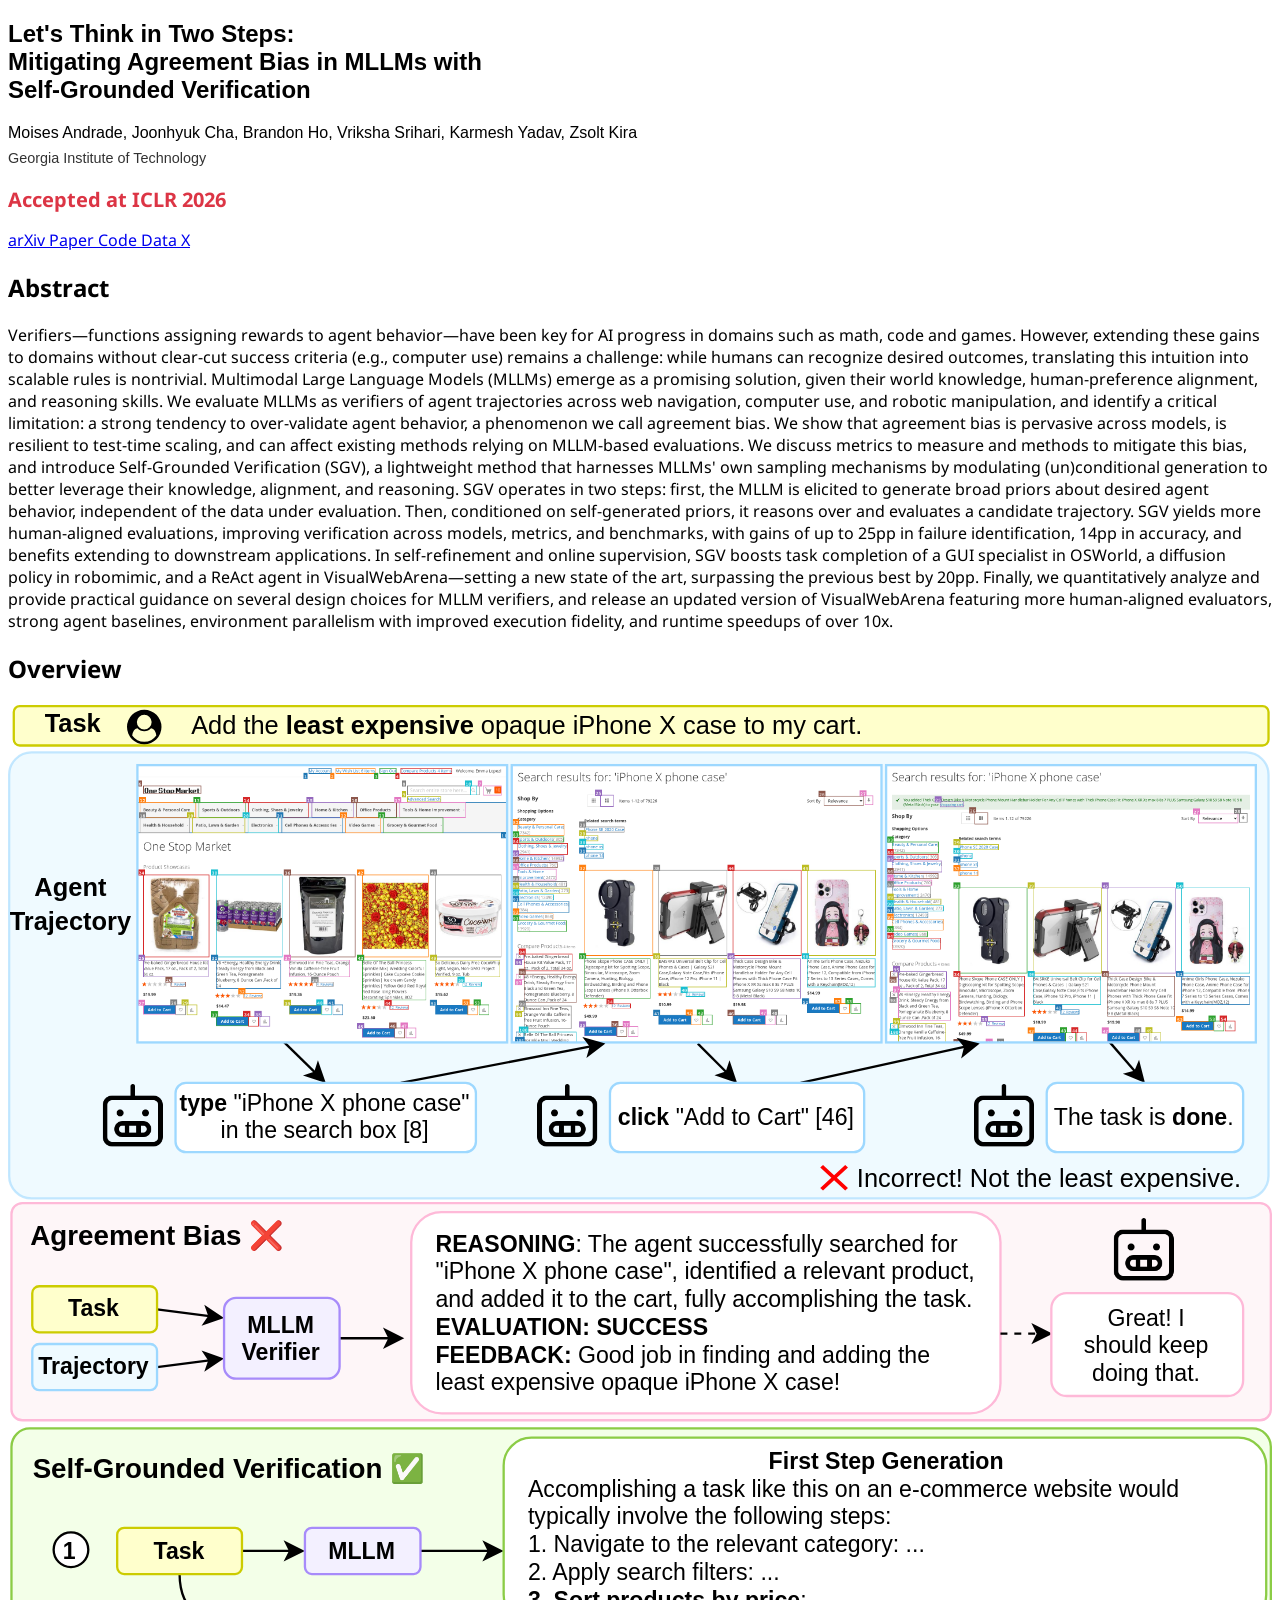
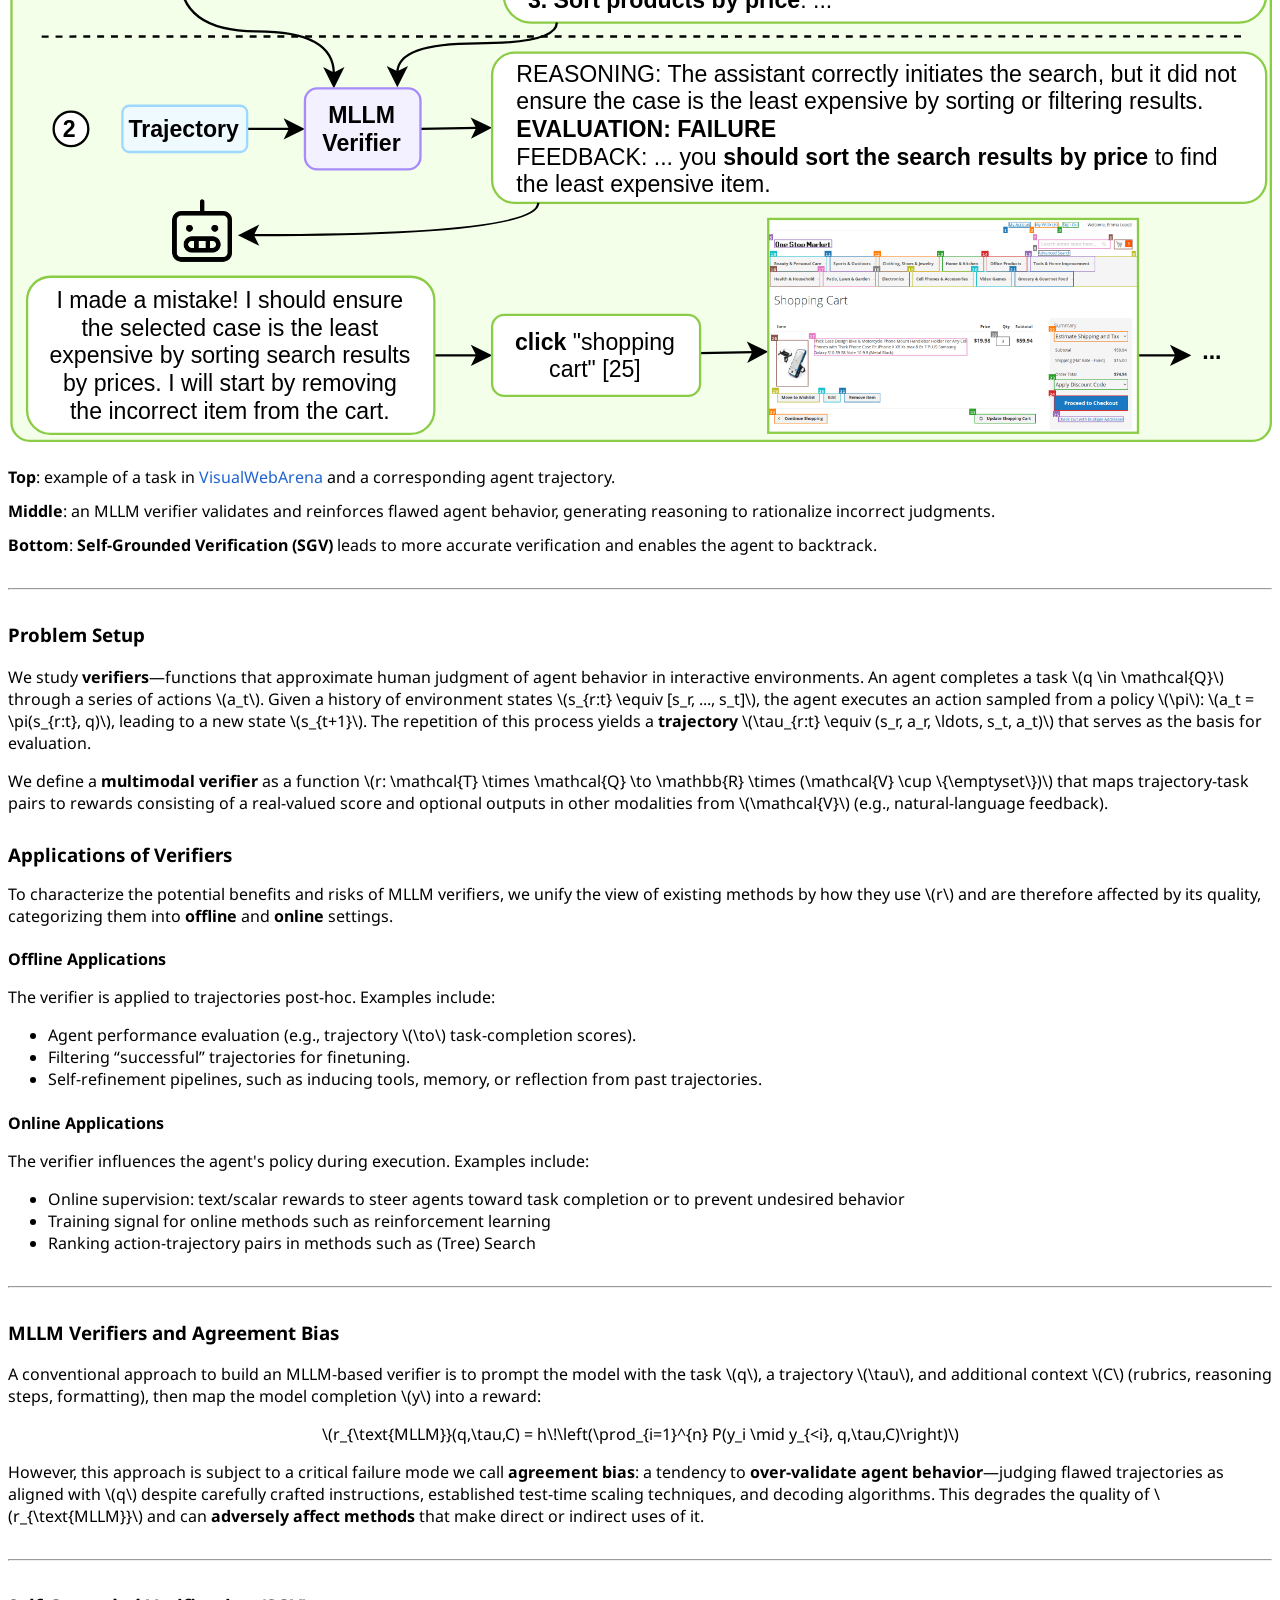
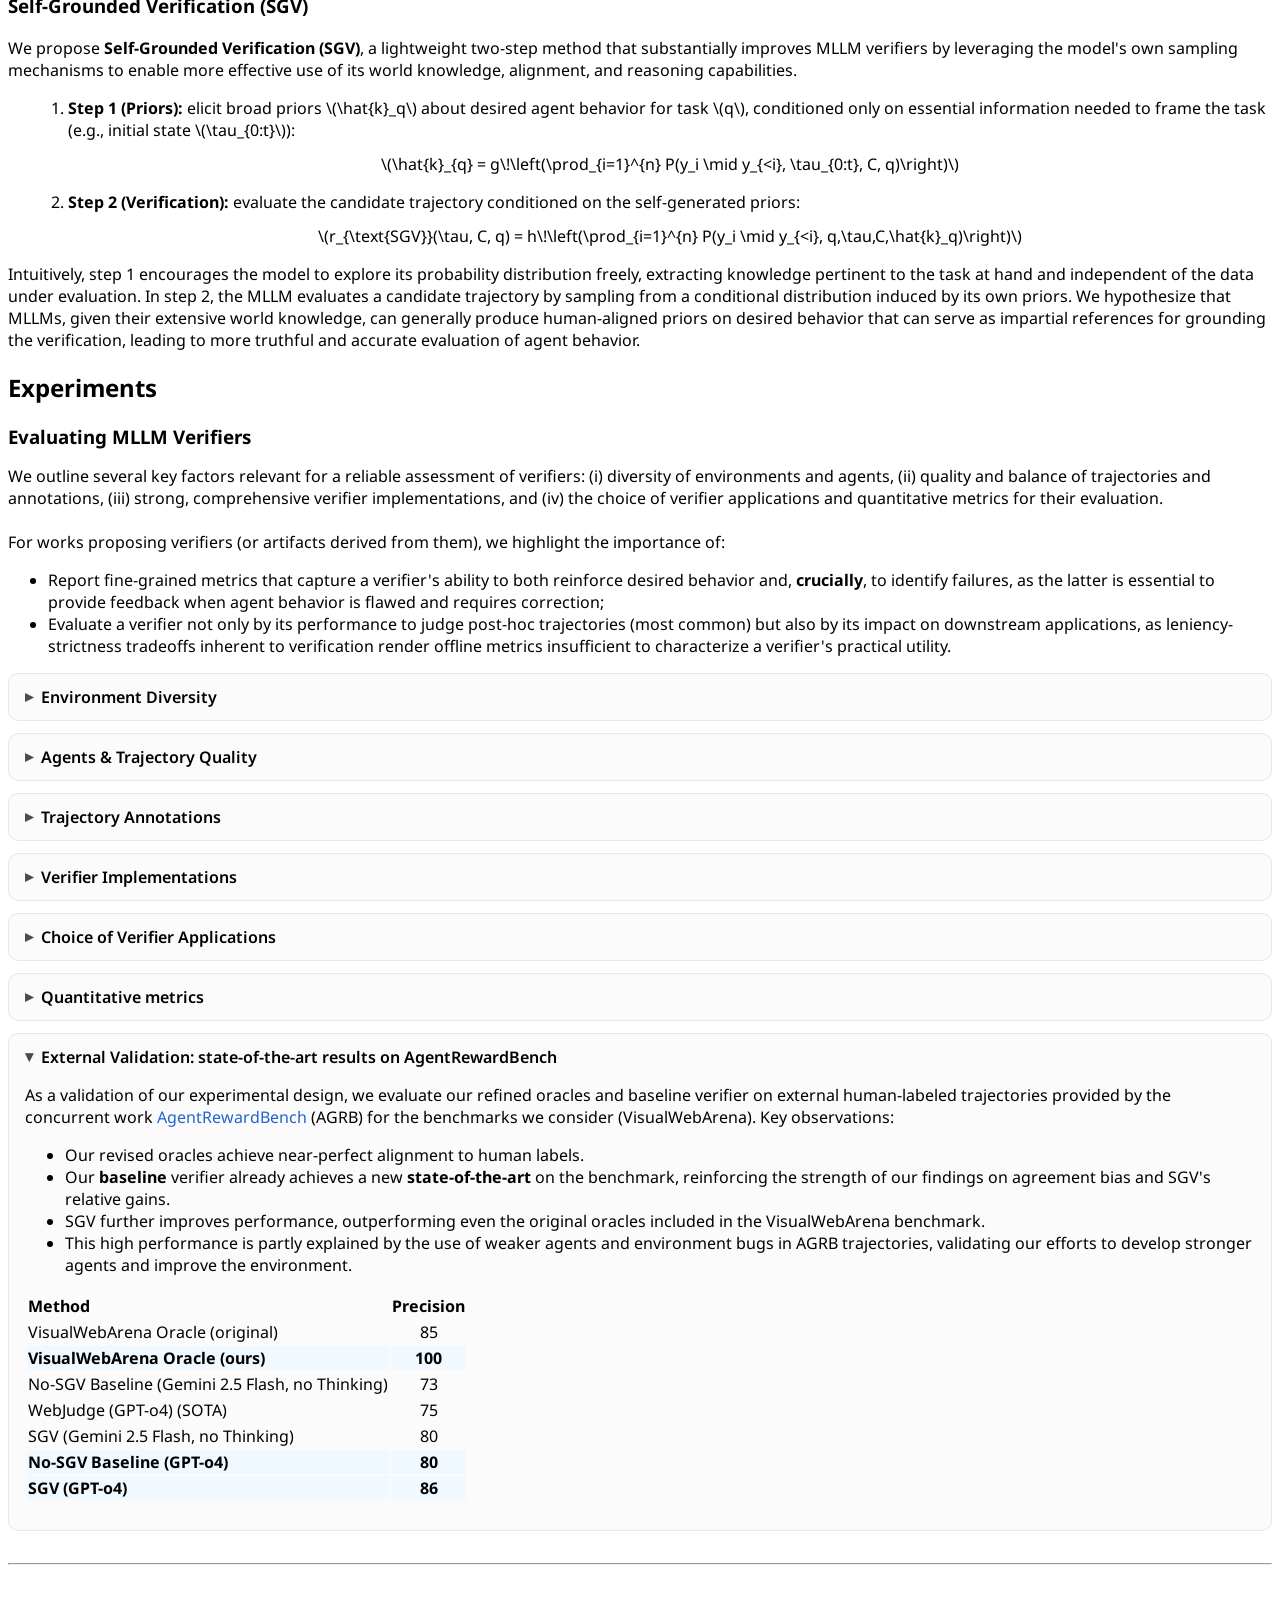
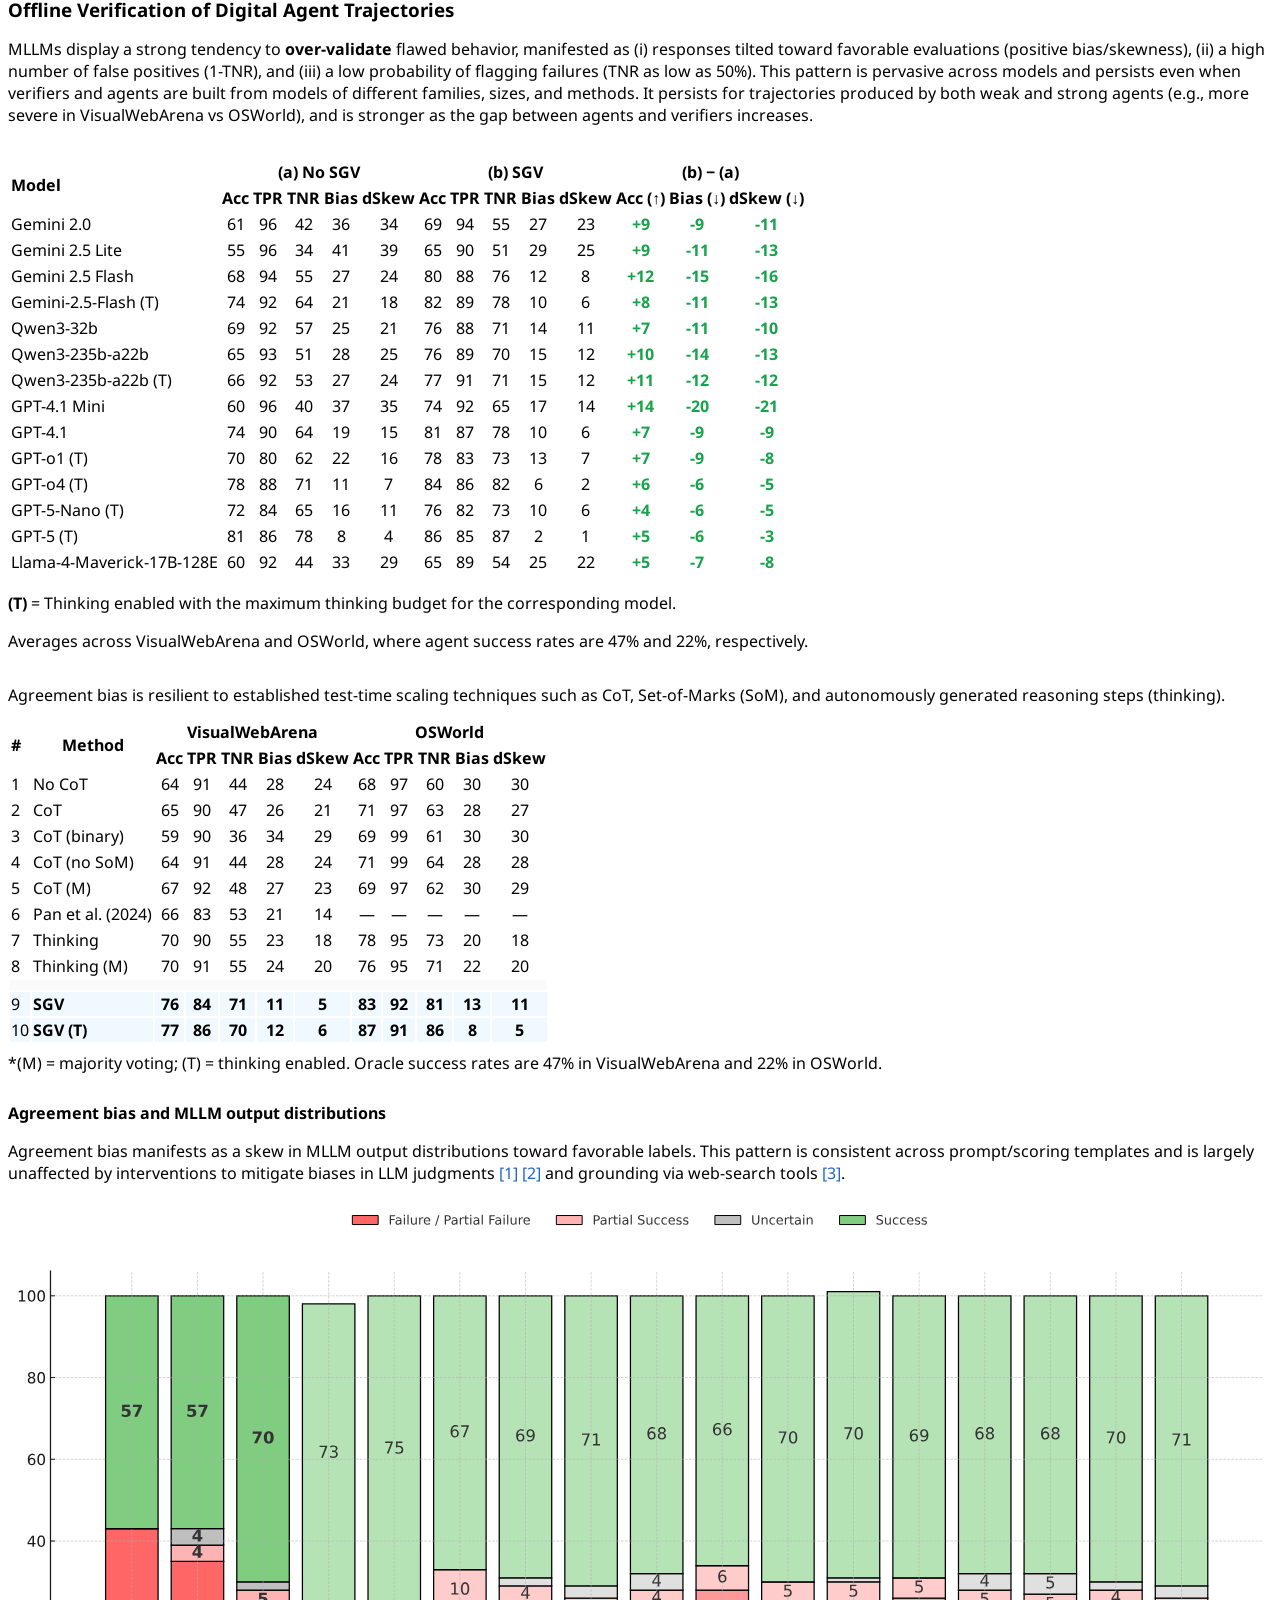
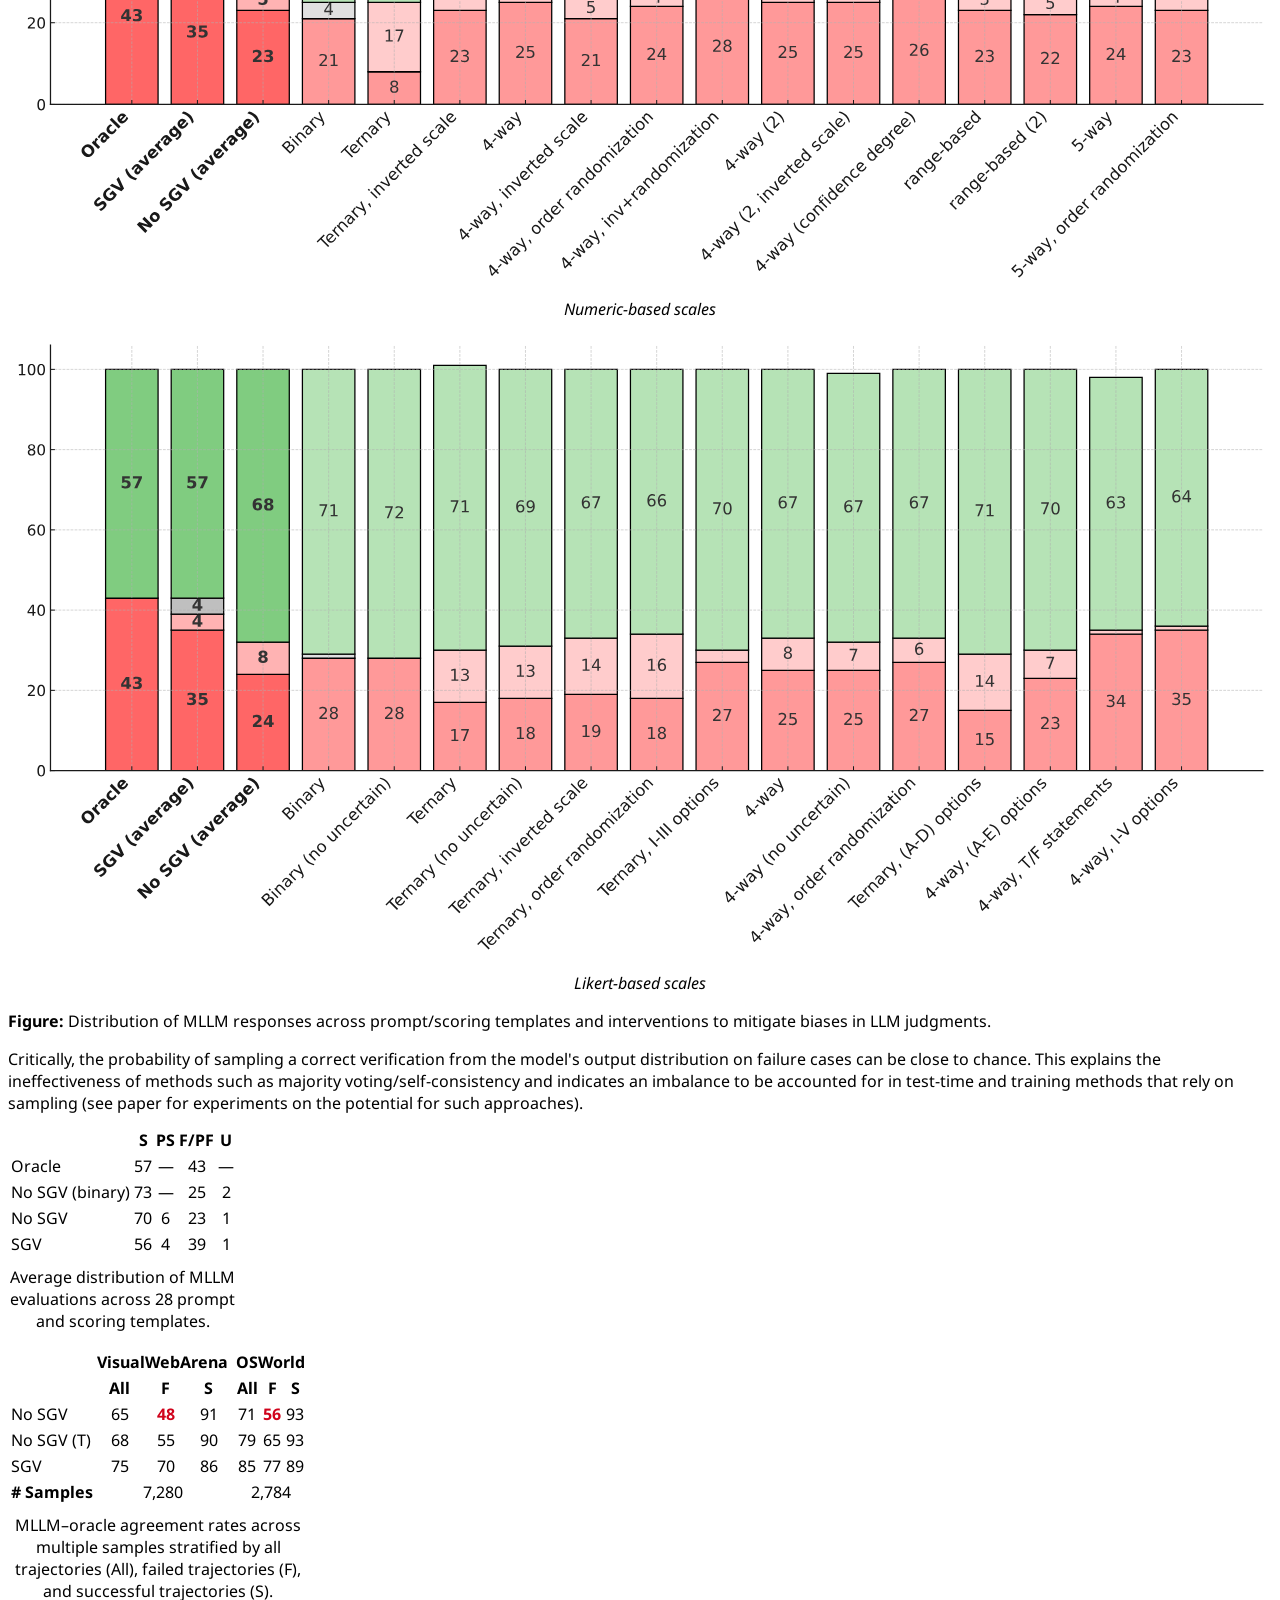
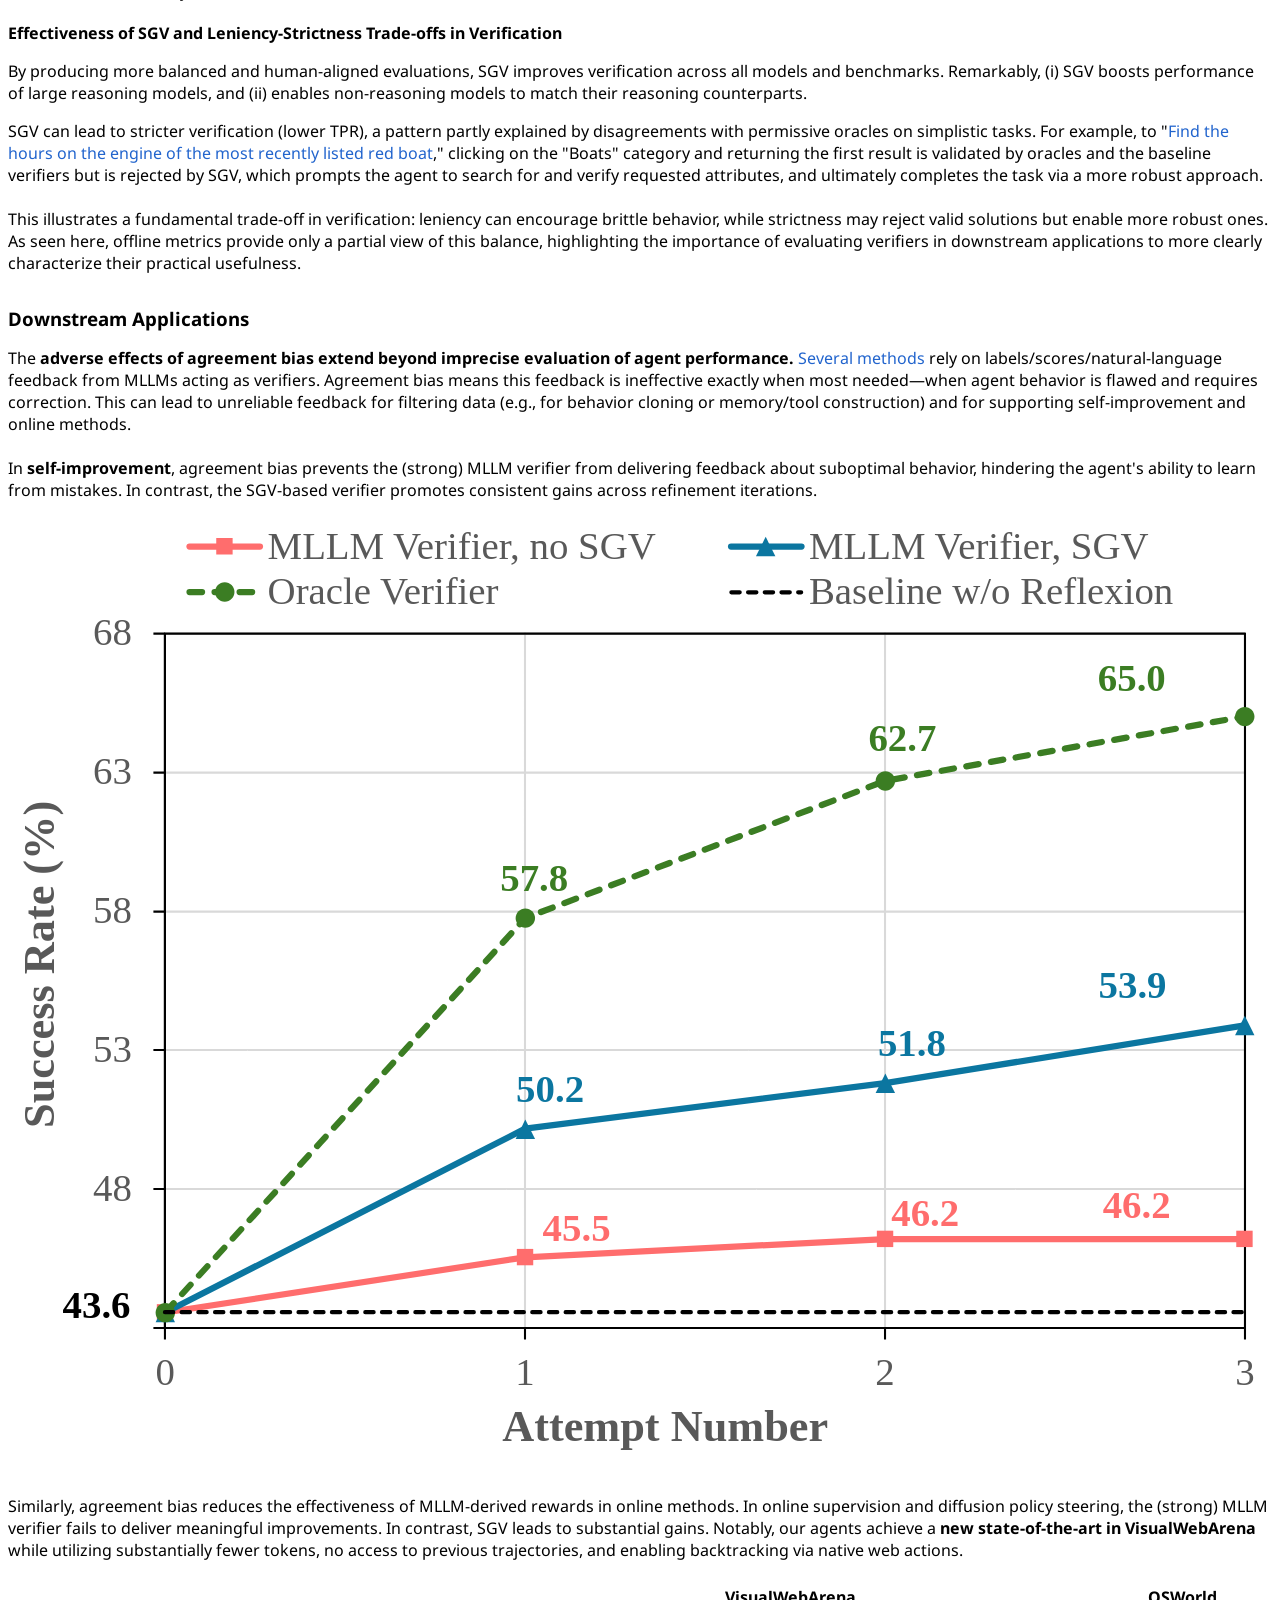
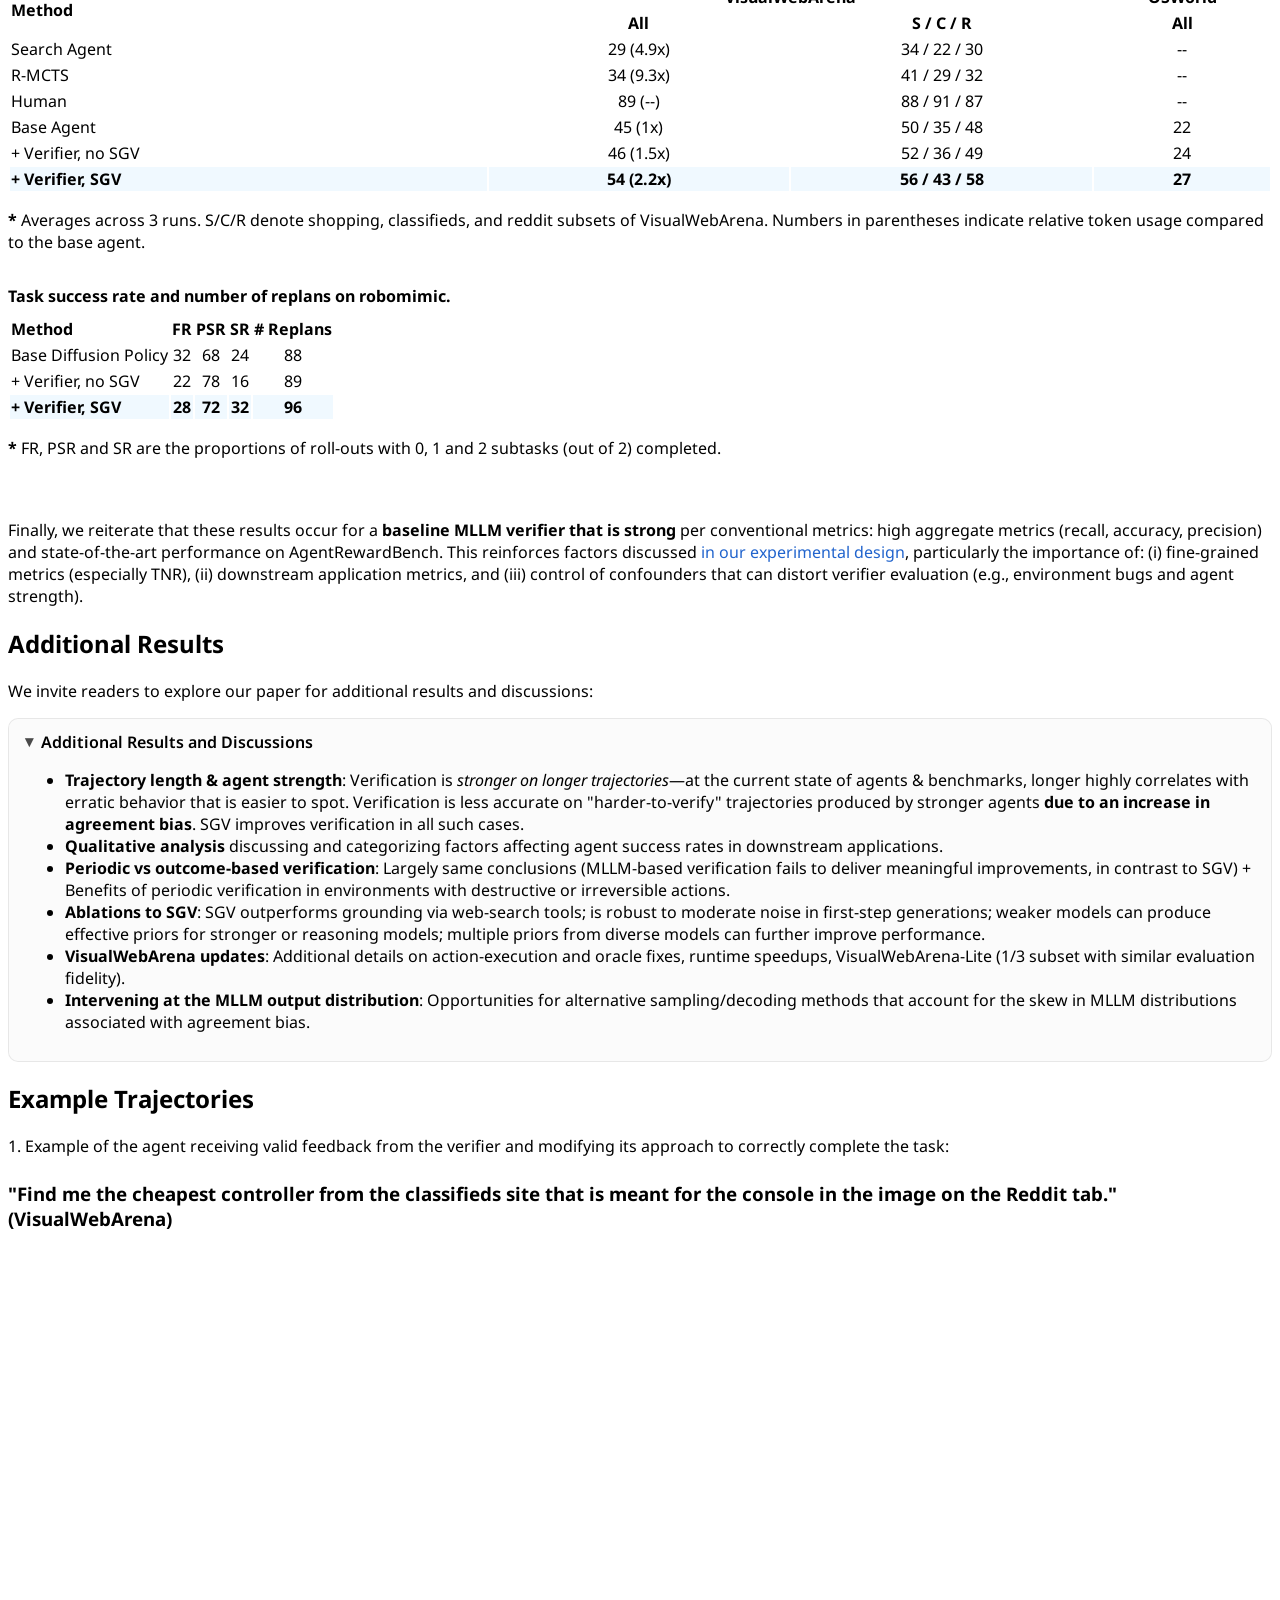
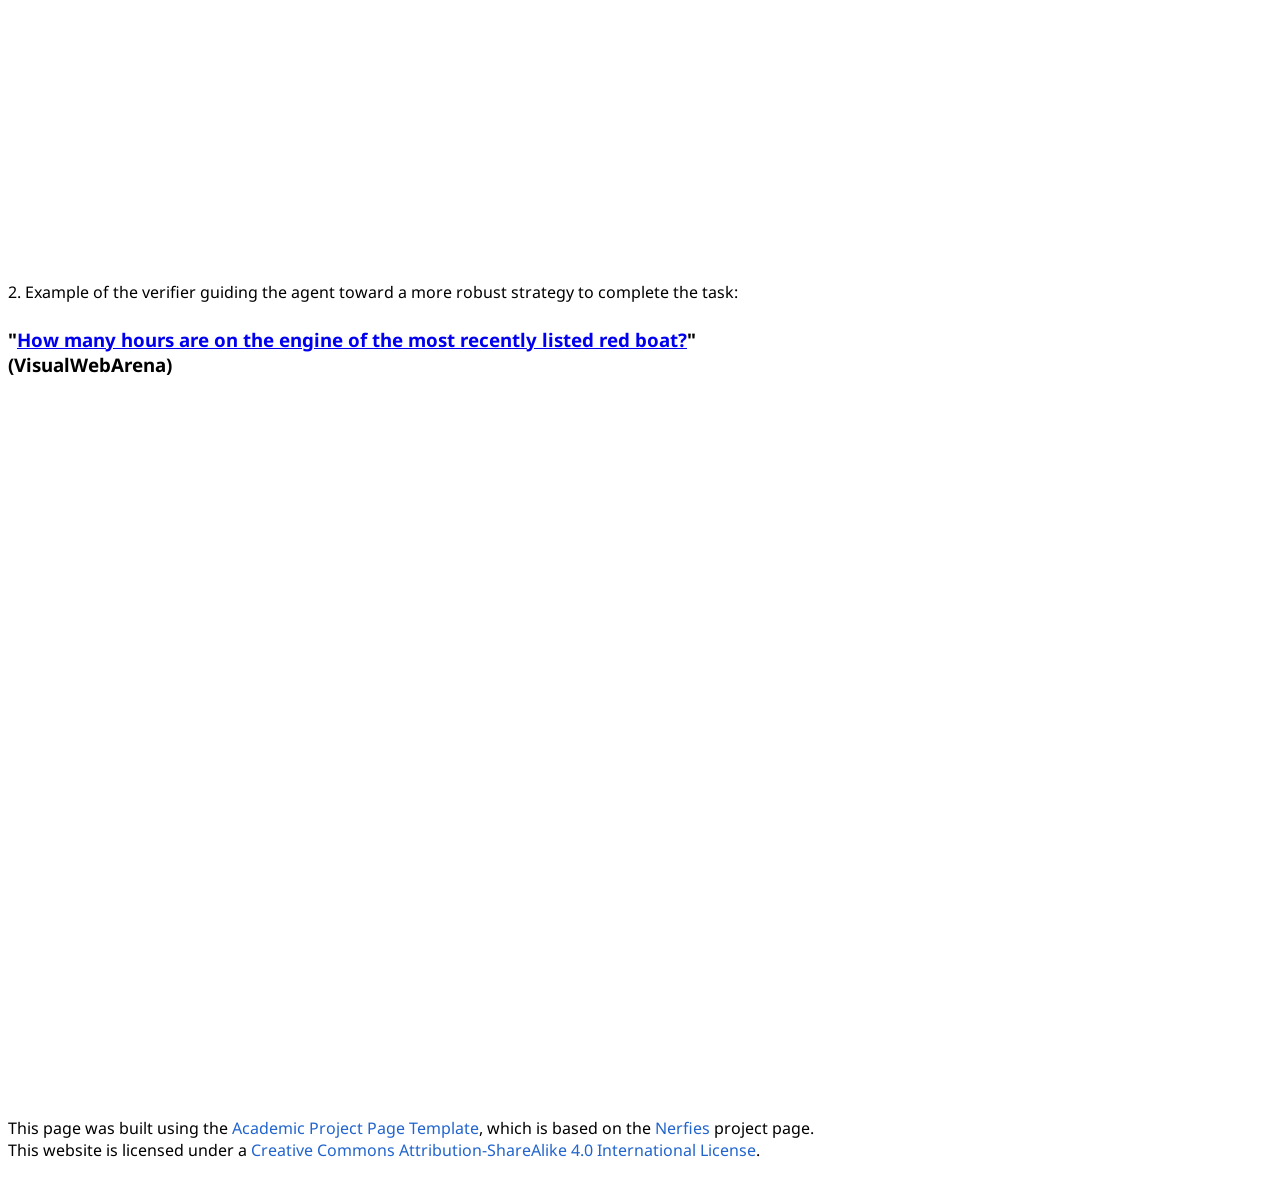
==== commit cae344f6: "changes to trajectory length, agent strength" ====
--- a/index.html
+++ b/index.html
@@ -731,22 +731,22 @@
             <div class="inner">
               <ul>
                 <li>
-                  <b>Trajectory length & verification difficulty</b>: Verification is generally <i>stronger</i> on longer trajectories (more opportunities for clearly observable failures). Harder-to-verify trajectories (e.g., produced by stronger agents) degrade verification performance, largely due to increased agreement bias. SGV improves verification in all such cases.
+                  <b>Trajectory length & agent strength</b>: Verification is <i>stronger on longer trajectories</i>—at the current state of agents & benchmarks, longer highly correlates with erratic behavior that is easier to spot. Verification is less accurate on "harder-to-verify" trajectories produced by stronger agents <b>due to an increase in agreement bias</b>. SGV improves verification in all such cases.
                 </li>
                 <li>
                     <b>Qualitative analysis</b> discussing and categorizing factors affecting agent success rates in downstream applications.
                 </li>
                 <li>
-                  <b>Periodic vs outcome-based verification</b>: Largely same conclusions (MLLM-based verification fails to deliver meaningful improvements, in contrast to SGV) but: Periodic verification can be more effective in environments with destructive or irreversible actions.
+                  <b>Periodic vs outcome-based verification</b>: Largely same conclusions (MLLM-based verification fails to deliver meaningful improvements, in contrast to SGV) + Benefits of periodic verification in environments with destructive or irreversible actions.
                 </li>
                 <li>
                   <b>Ablations to SGV</b>: SGV outperforms grounding via web-search tools; is robust to moderate noise in first-step generations; weaker models can produce effective priors for stronger or reasoning models; multiple priors from diverse models can further improve performance.
                 </li>
                 <li>
-                  <b>VisualWebArena improvements</b>: Additional details on action-execution fixes and runtime speedups.
-                </li>
-                <li>
-                  <b>Intervening at the MLLM output distribution</b>: Opportunities and limitations of methods that explicitly account for skewed MLLM distributions associated with agreement bias.
+                  <b>VisualWebArena updates</b>: Additional details on action-execution and oracle fixes, runtime speedups, VisualWebArena-Lite (1/3 subset with similar evaluation fidelity).
+                </li>
+                <li>
+                  <b>Intervening at the MLLM output distribution</b>: Opportunities for alternative sampling/decoding methods that account for the skew in MLLM distributions associated with agreement bias.
                 </li>
               </ul>
             </div>
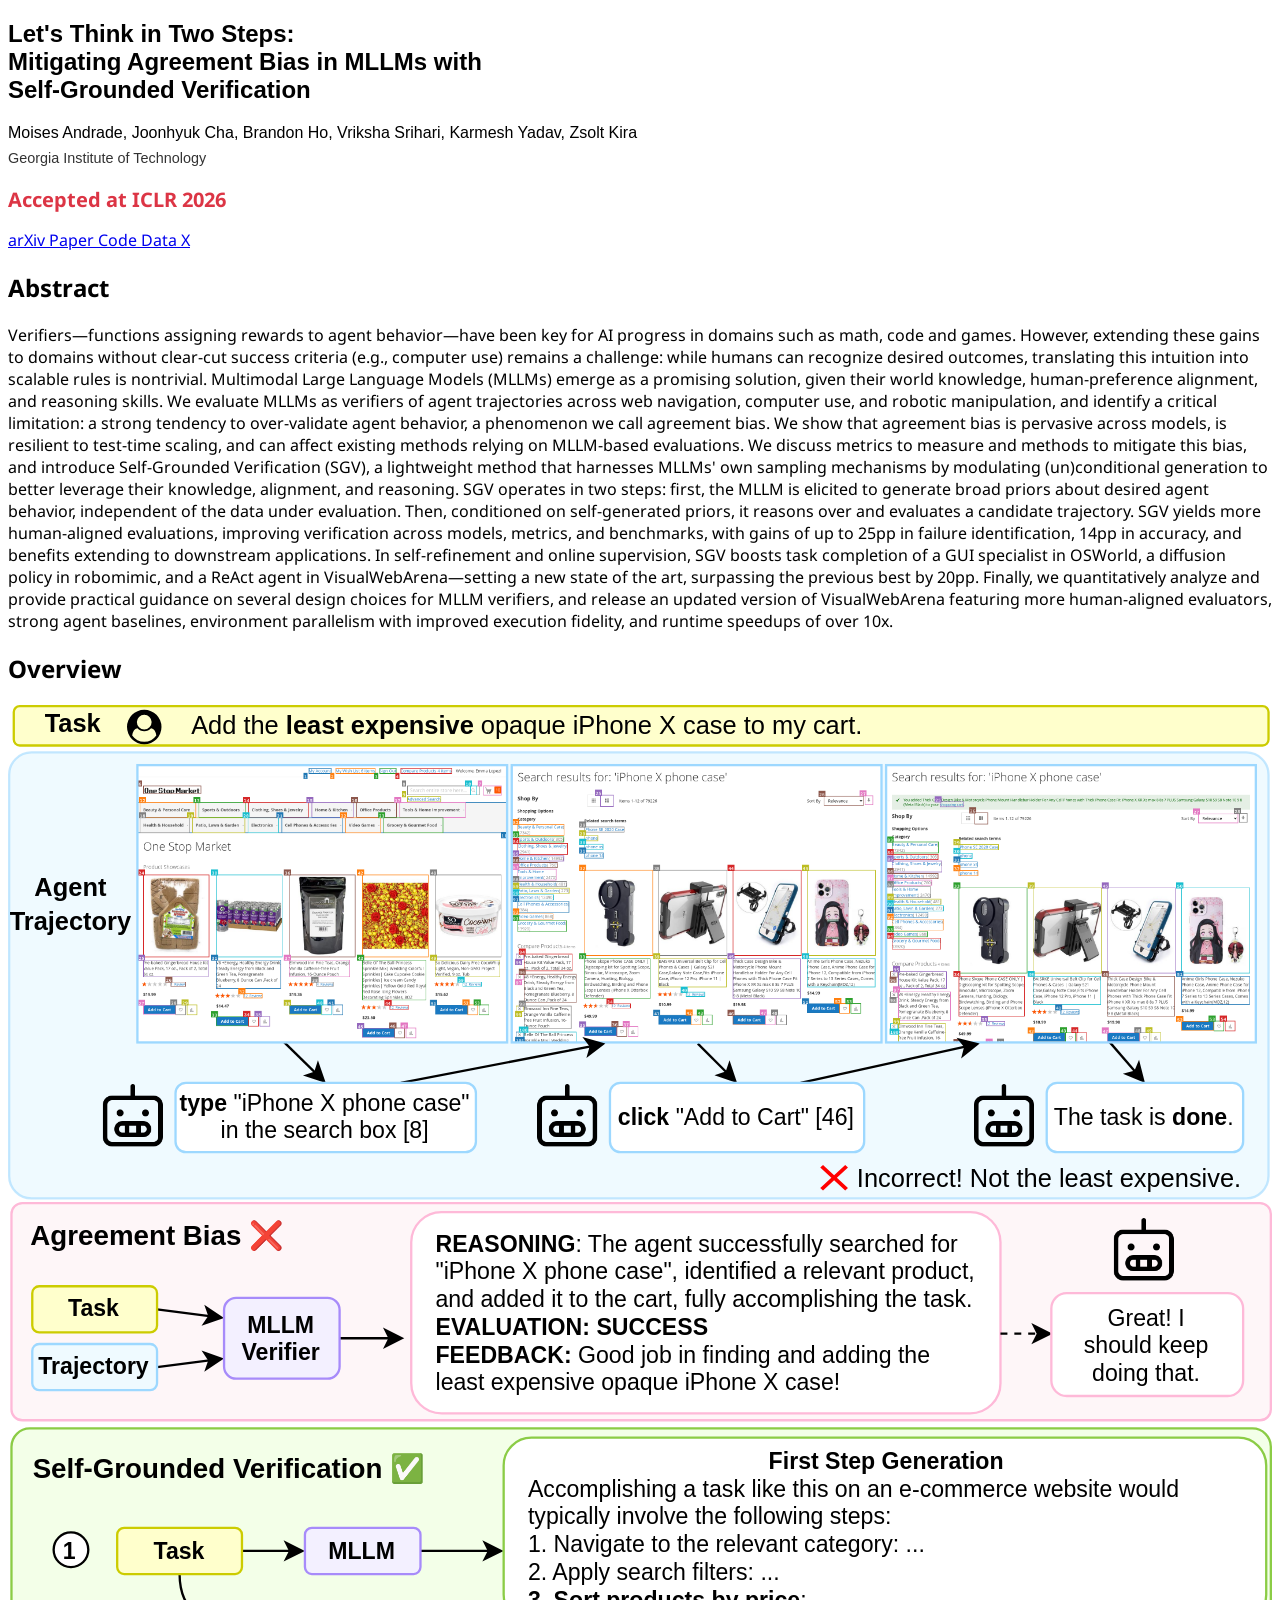
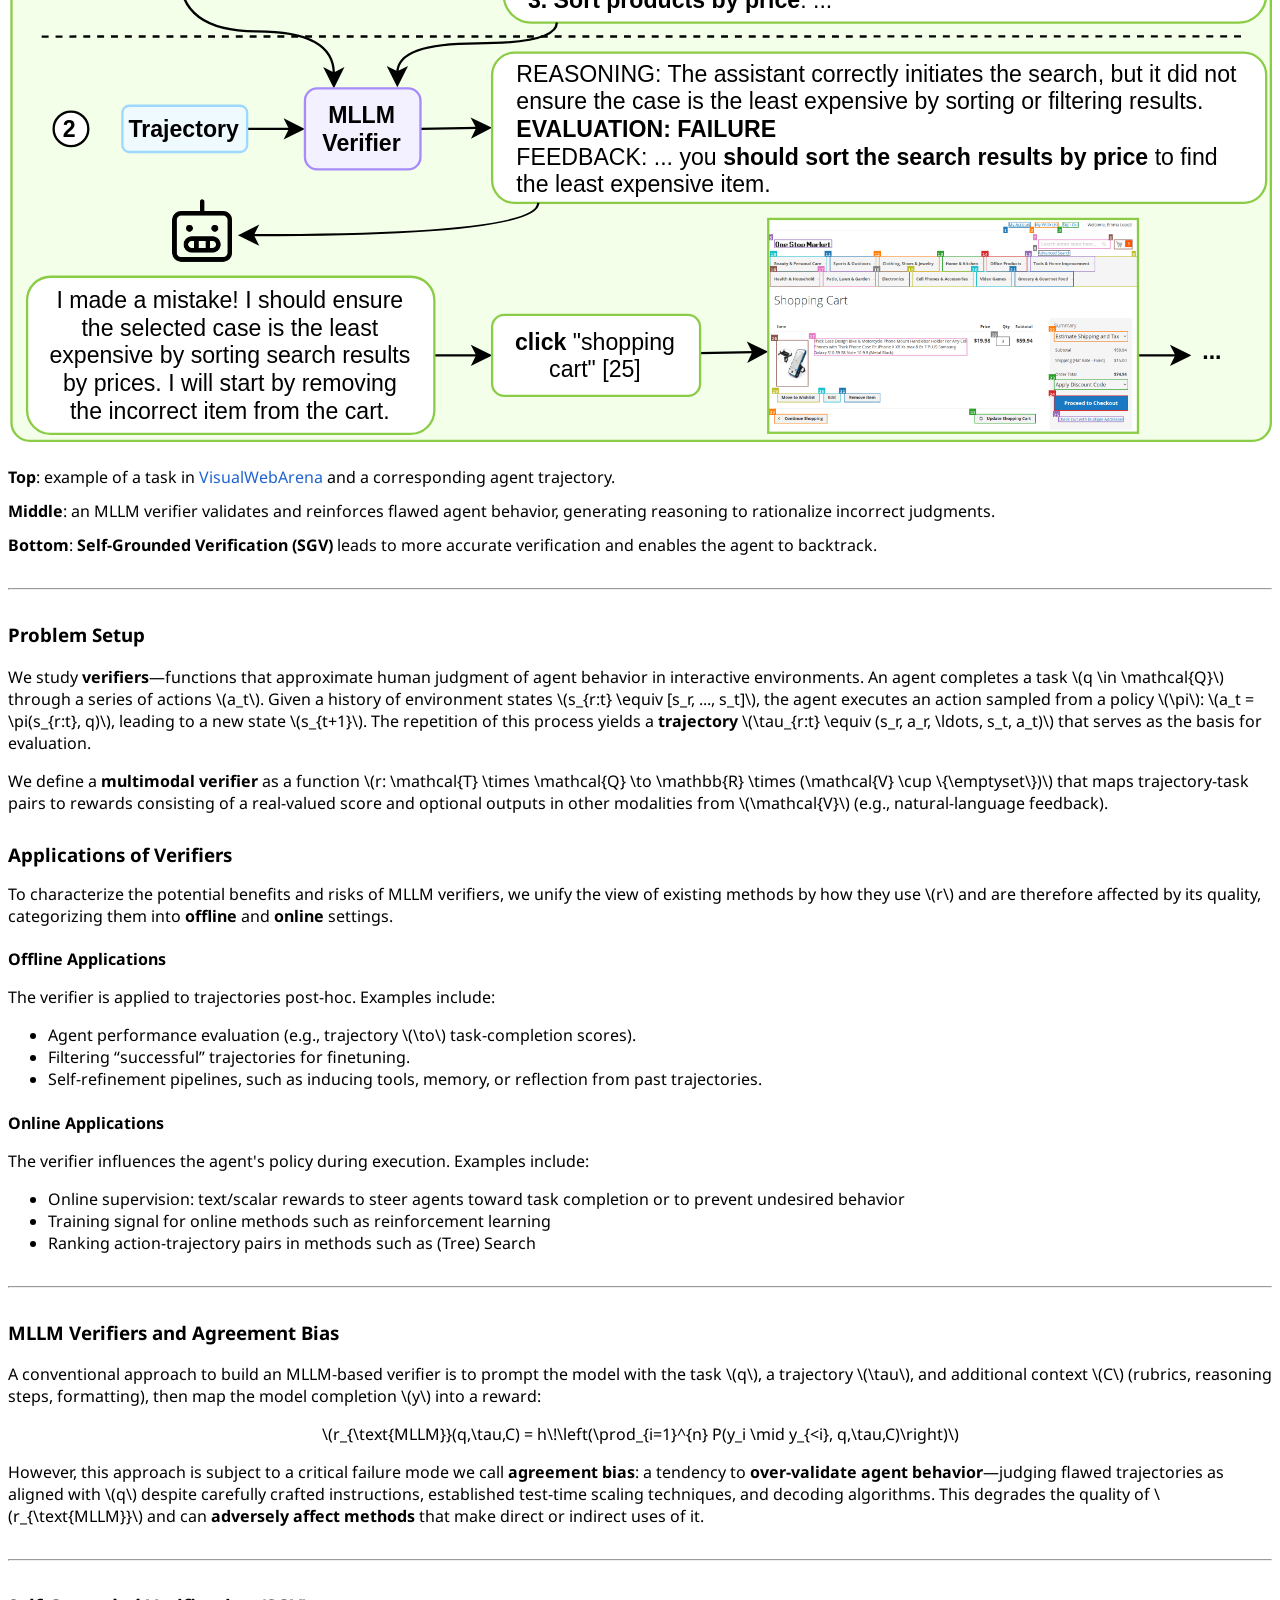
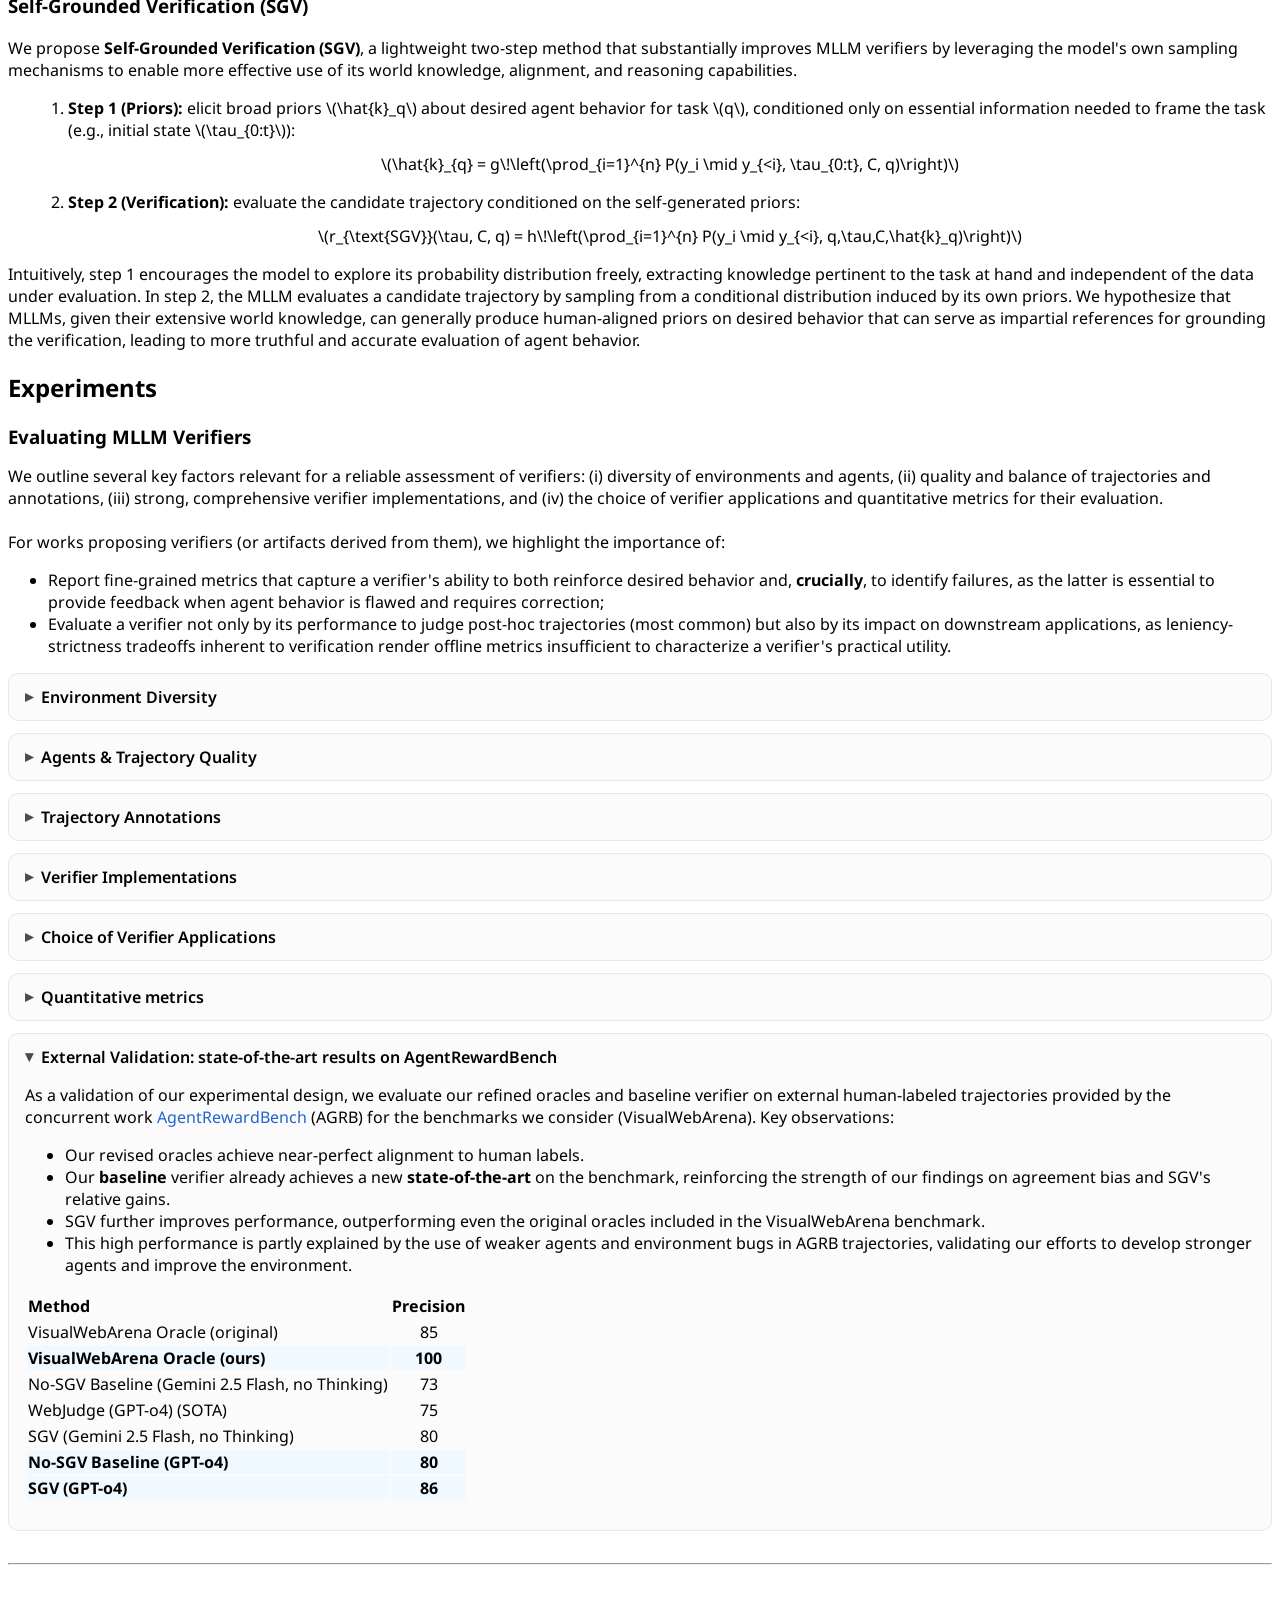
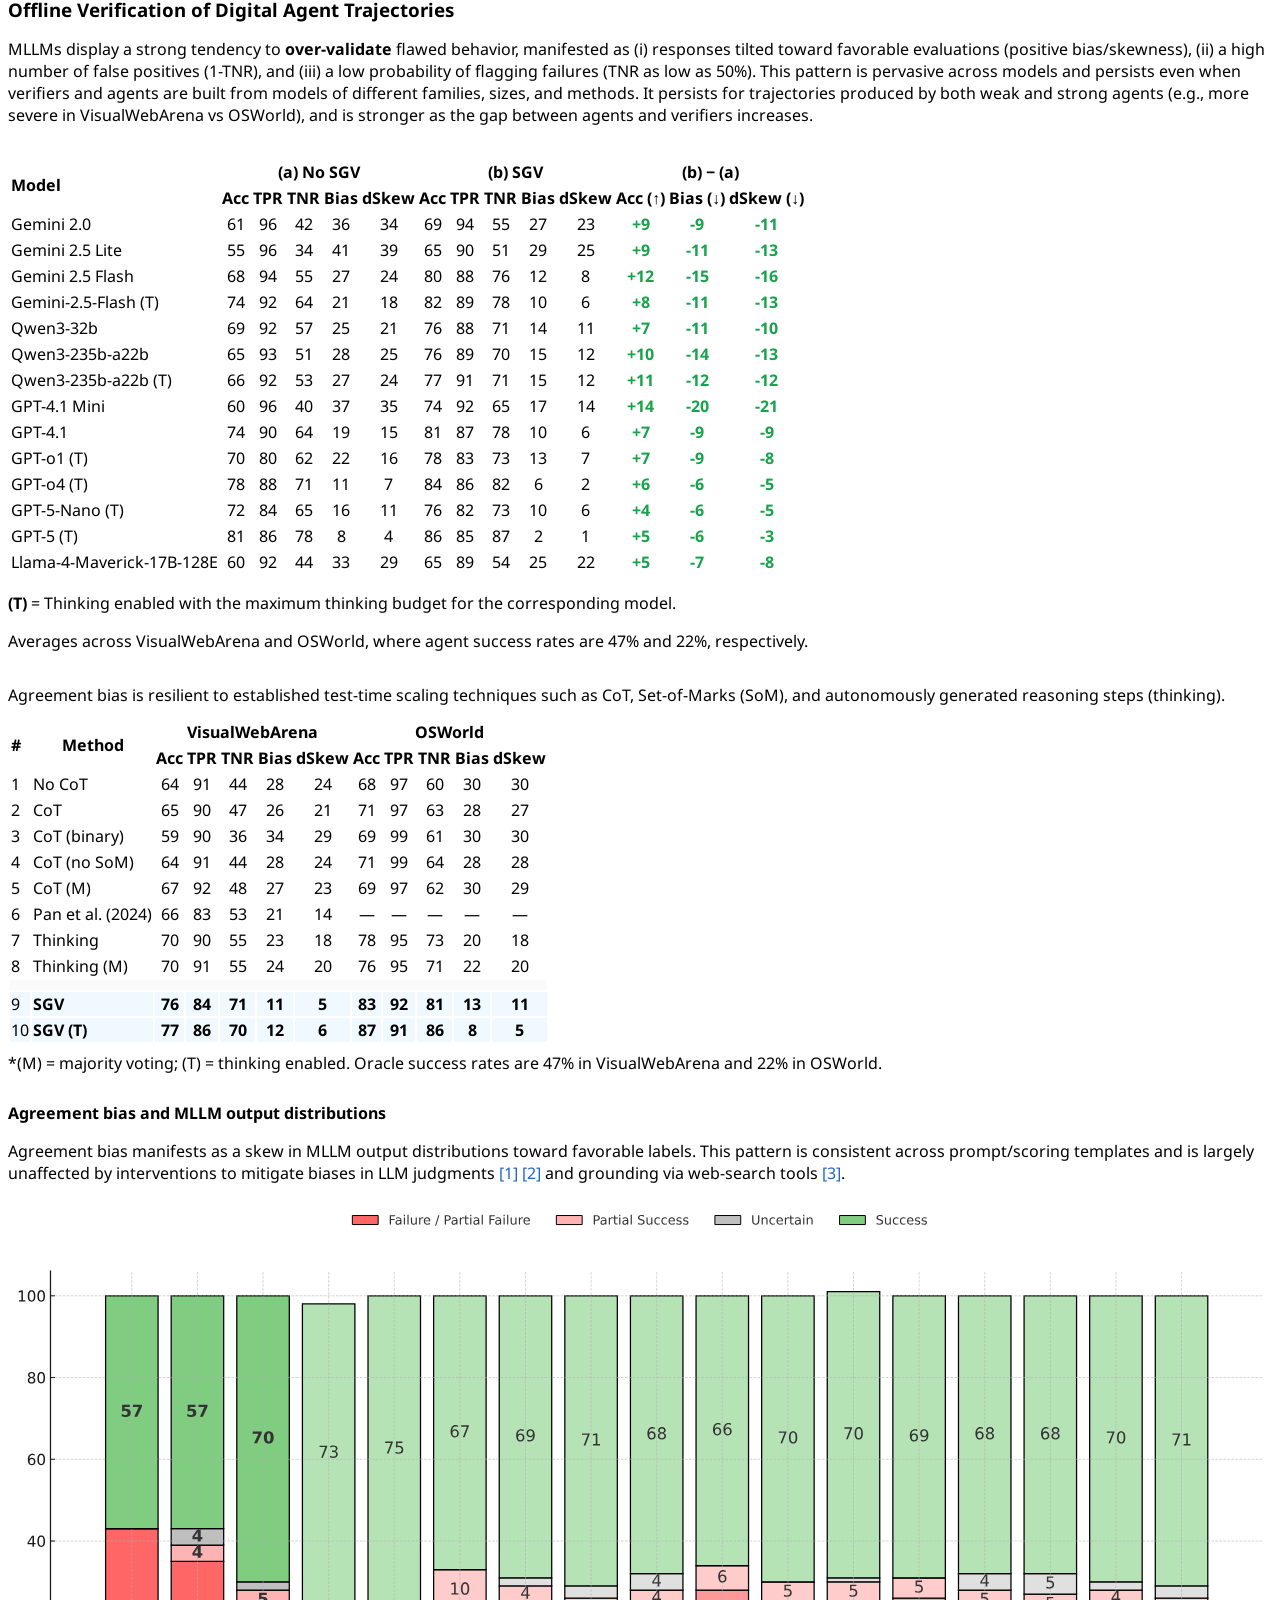
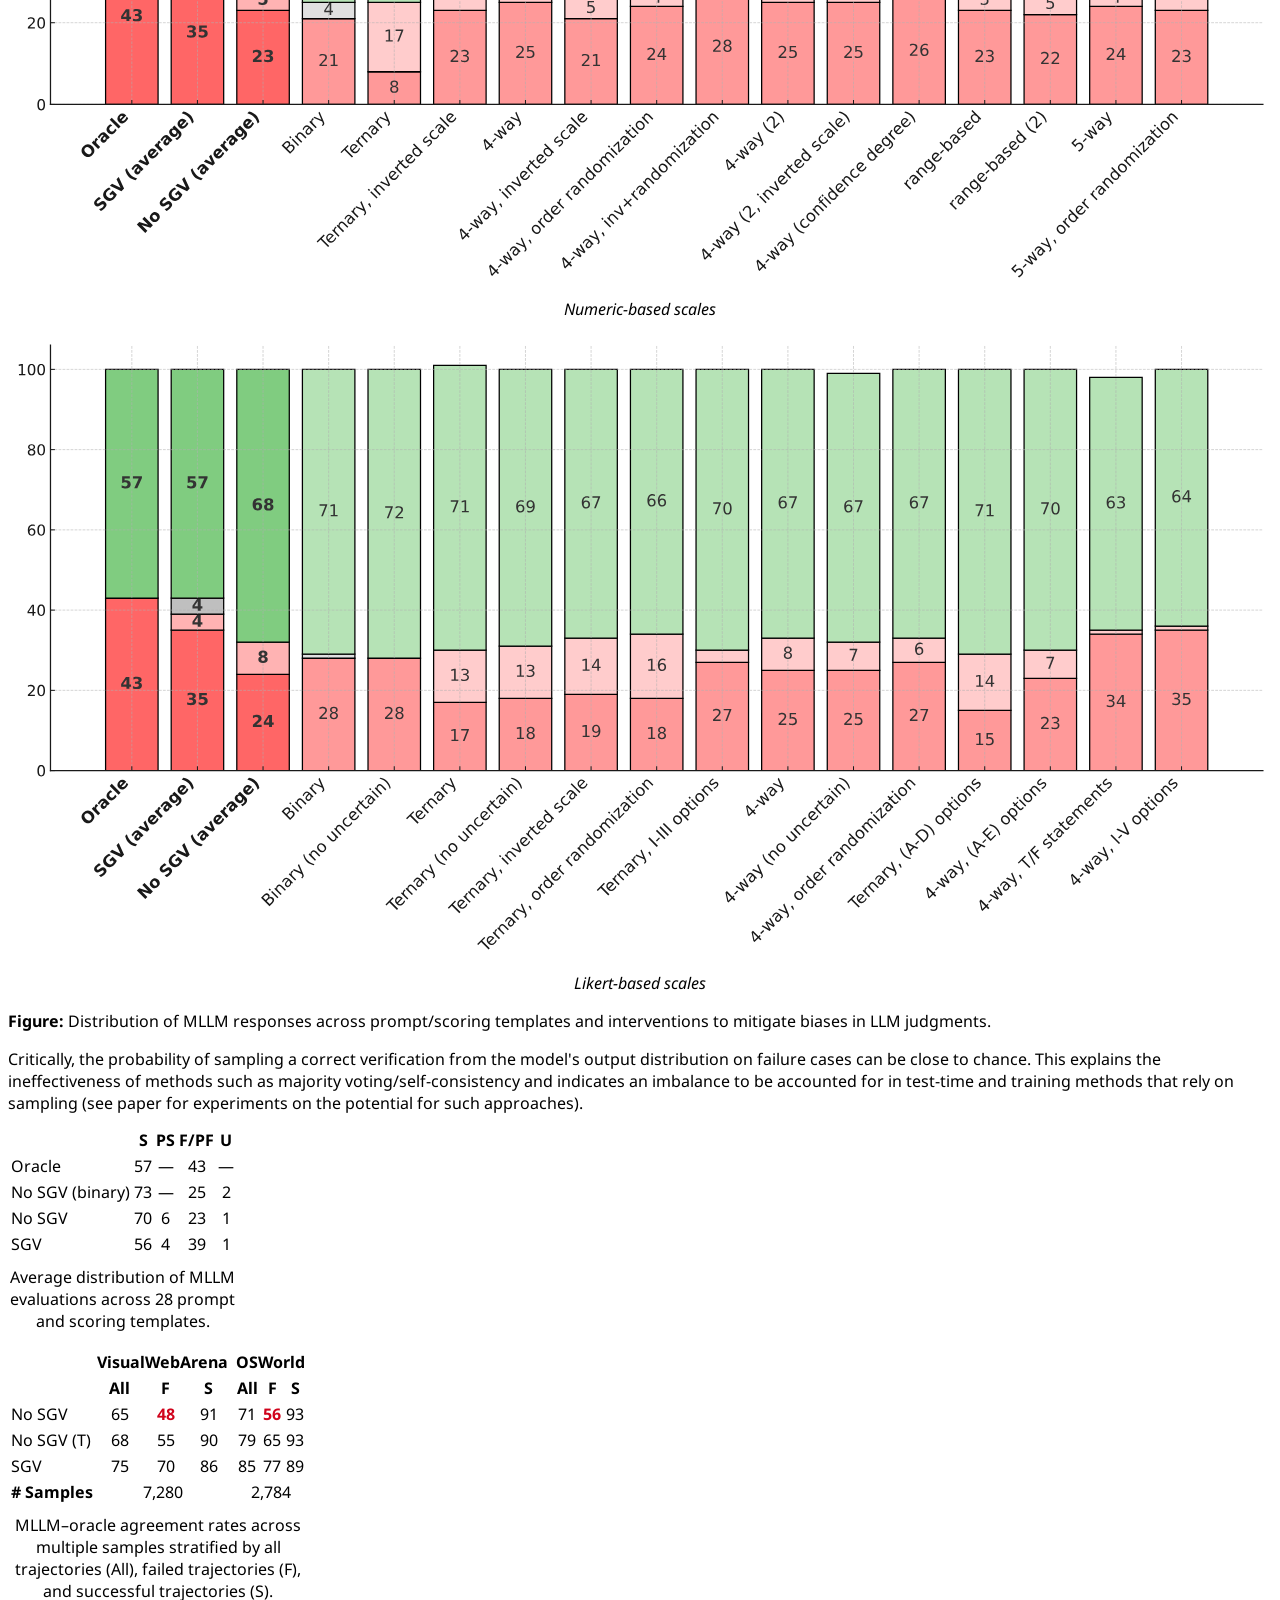
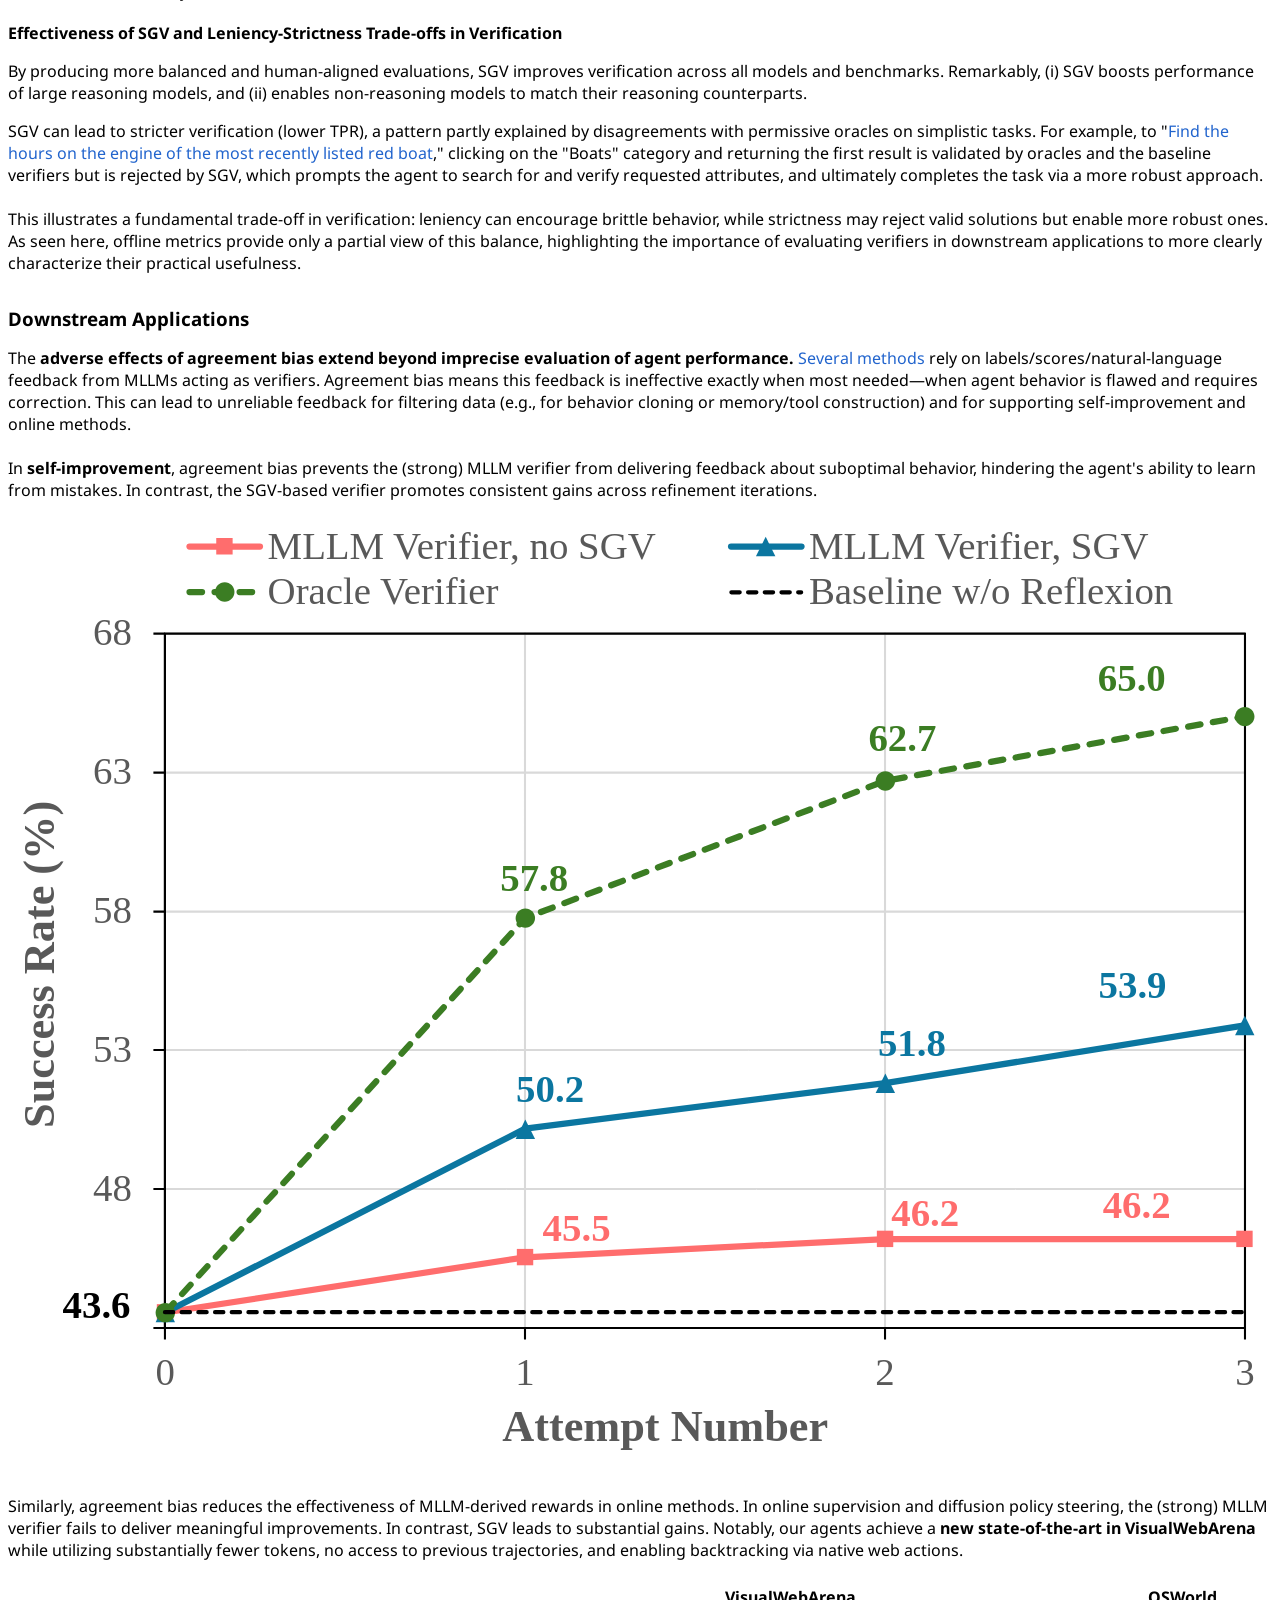
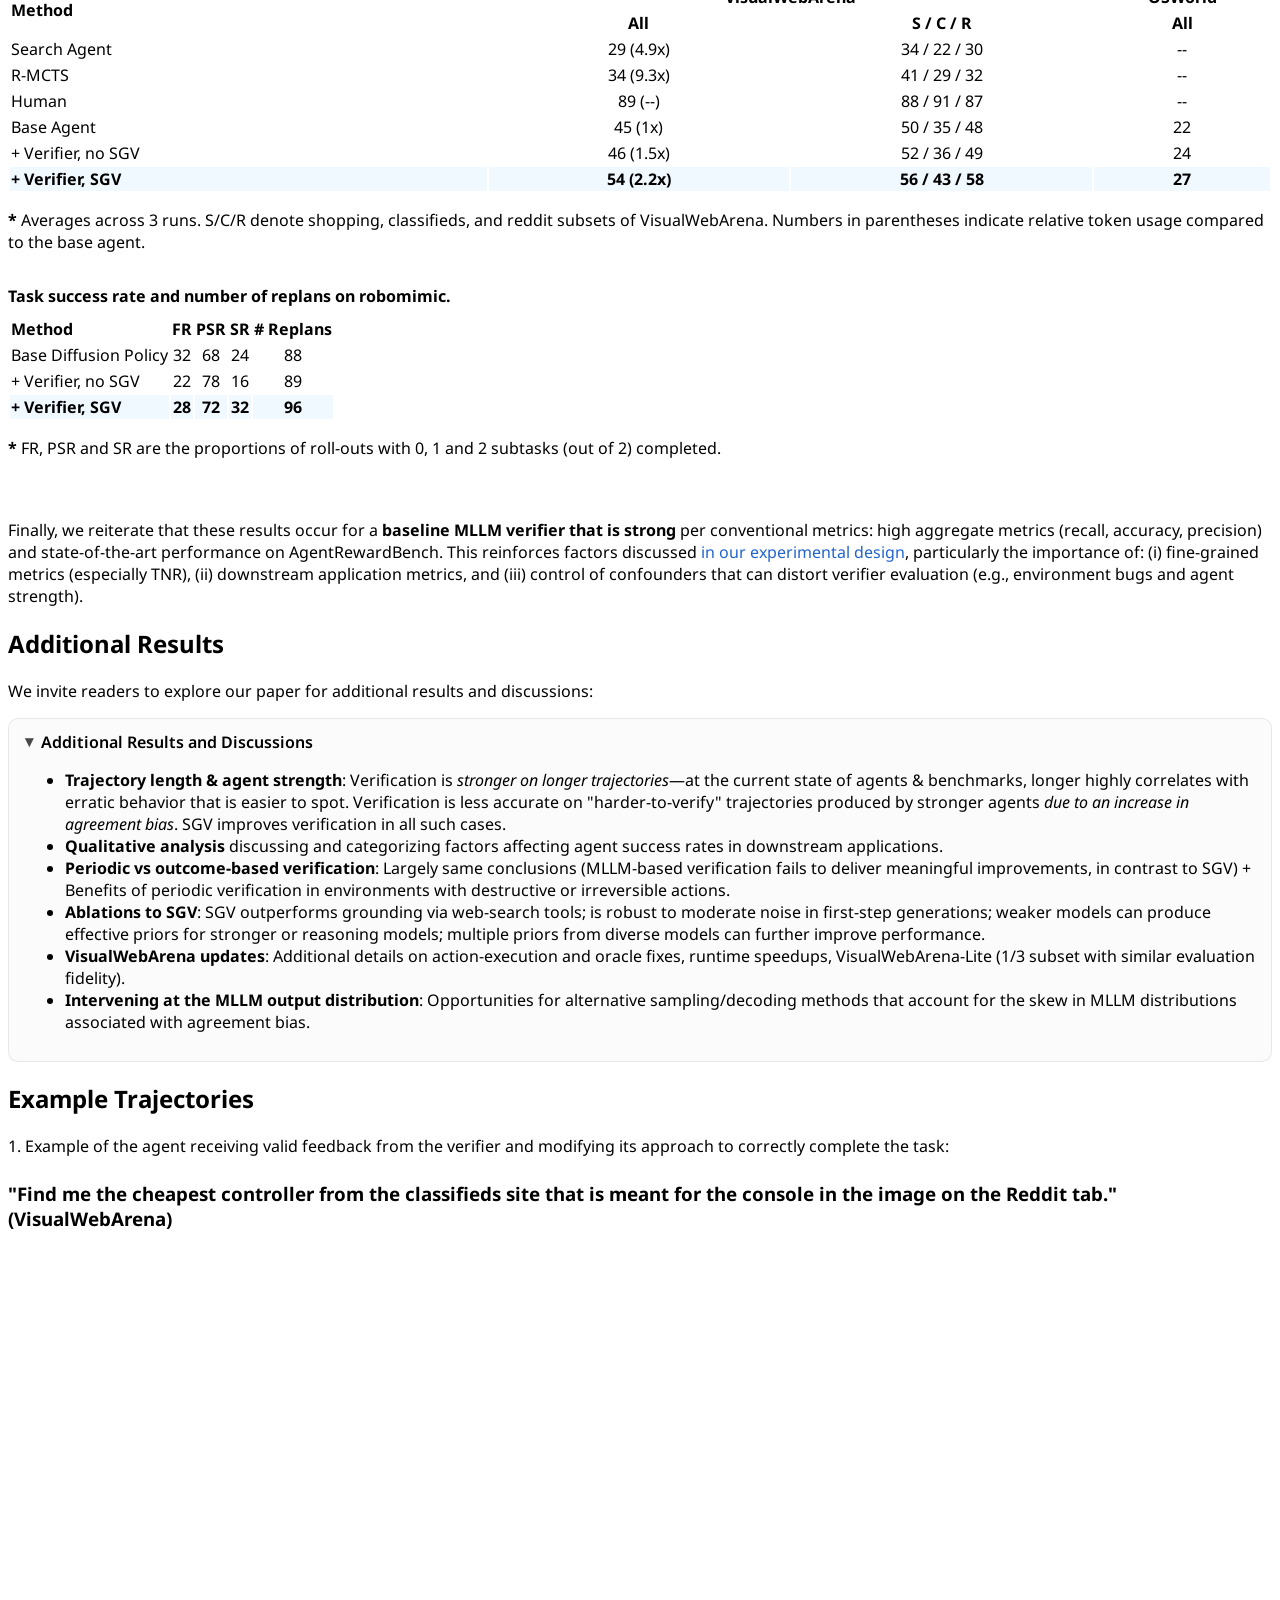
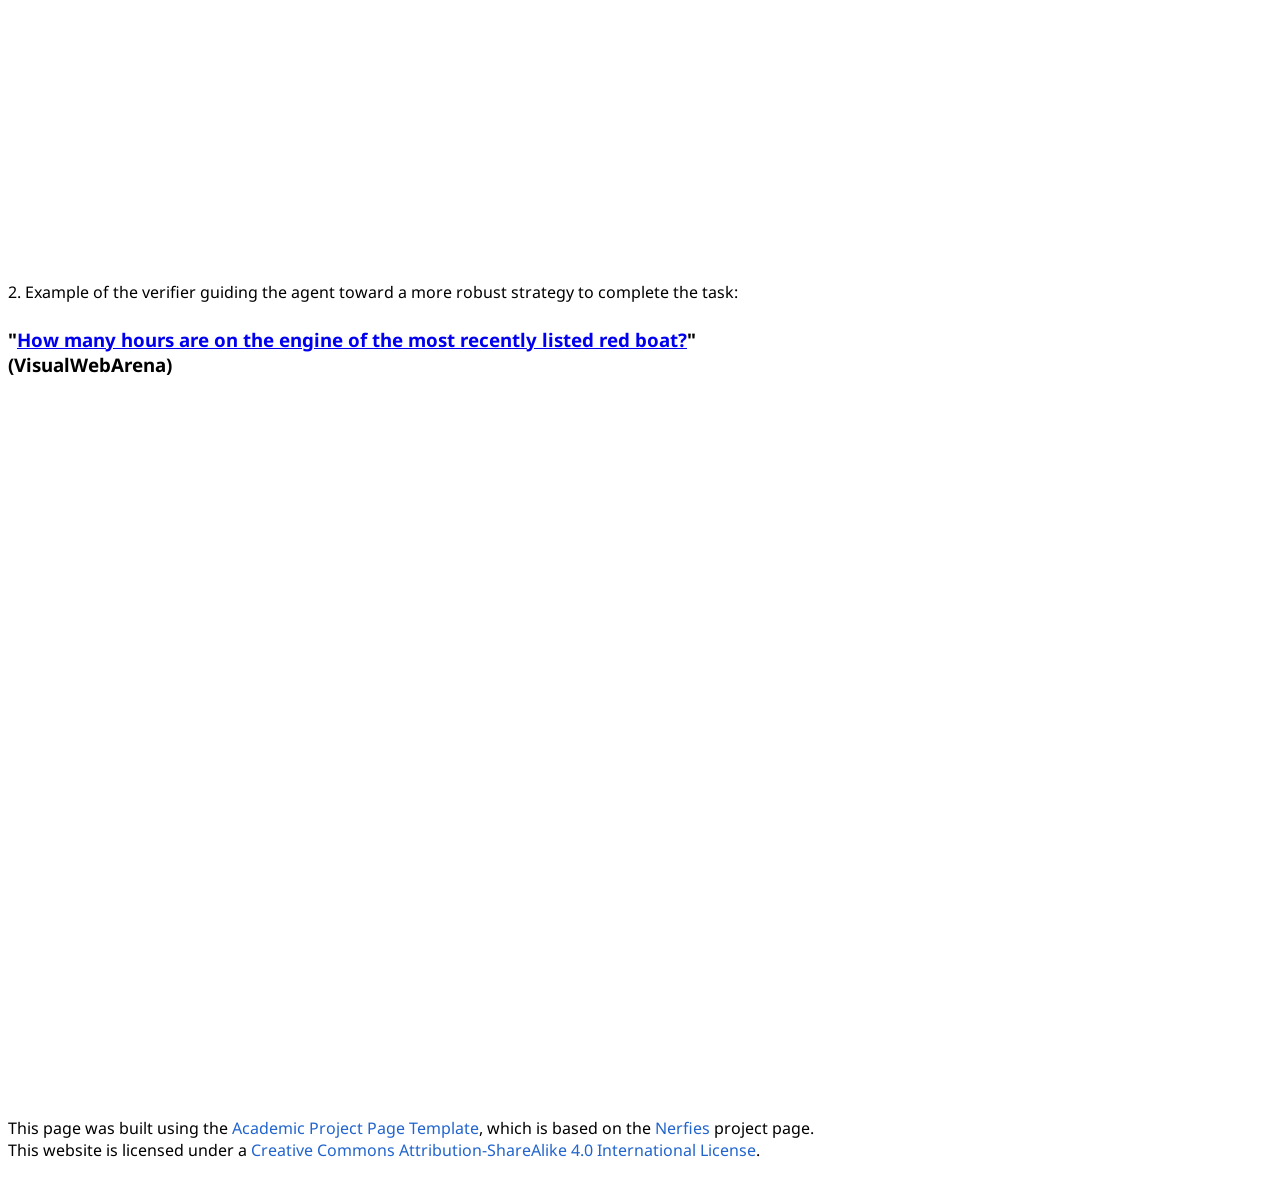
==== commit 3d738af4: "fix boldface" ====
--- a/index.html
+++ b/index.html
@@ -731,7 +731,7 @@
             <div class="inner">
               <ul>
                 <li>
-                  <b>Trajectory length & agent strength</b>: Verification is <i>stronger on longer trajectories</i>—at the current state of agents & benchmarks, longer highly correlates with erratic behavior that is easier to spot. Verification is less accurate on "harder-to-verify" trajectories produced by stronger agents <b>due to an increase in agreement bias</b>. SGV improves verification in all such cases.
+                  <b>Trajectory length & agent strength</b>: Verification is <i>stronger on longer trajectories</i>—at the current state of agents & benchmarks, longer highly correlates with erratic behavior that is easier to spot. Verification is less accurate on "harder-to-verify" trajectories produced by stronger agents <i>due to an increase in agreement bias</i>. SGV improves verification in all such cases.
                 </li>
                 <li>
                     <b>Qualitative analysis</b> discussing and categorizing factors affecting agent success rates in downstream applications.
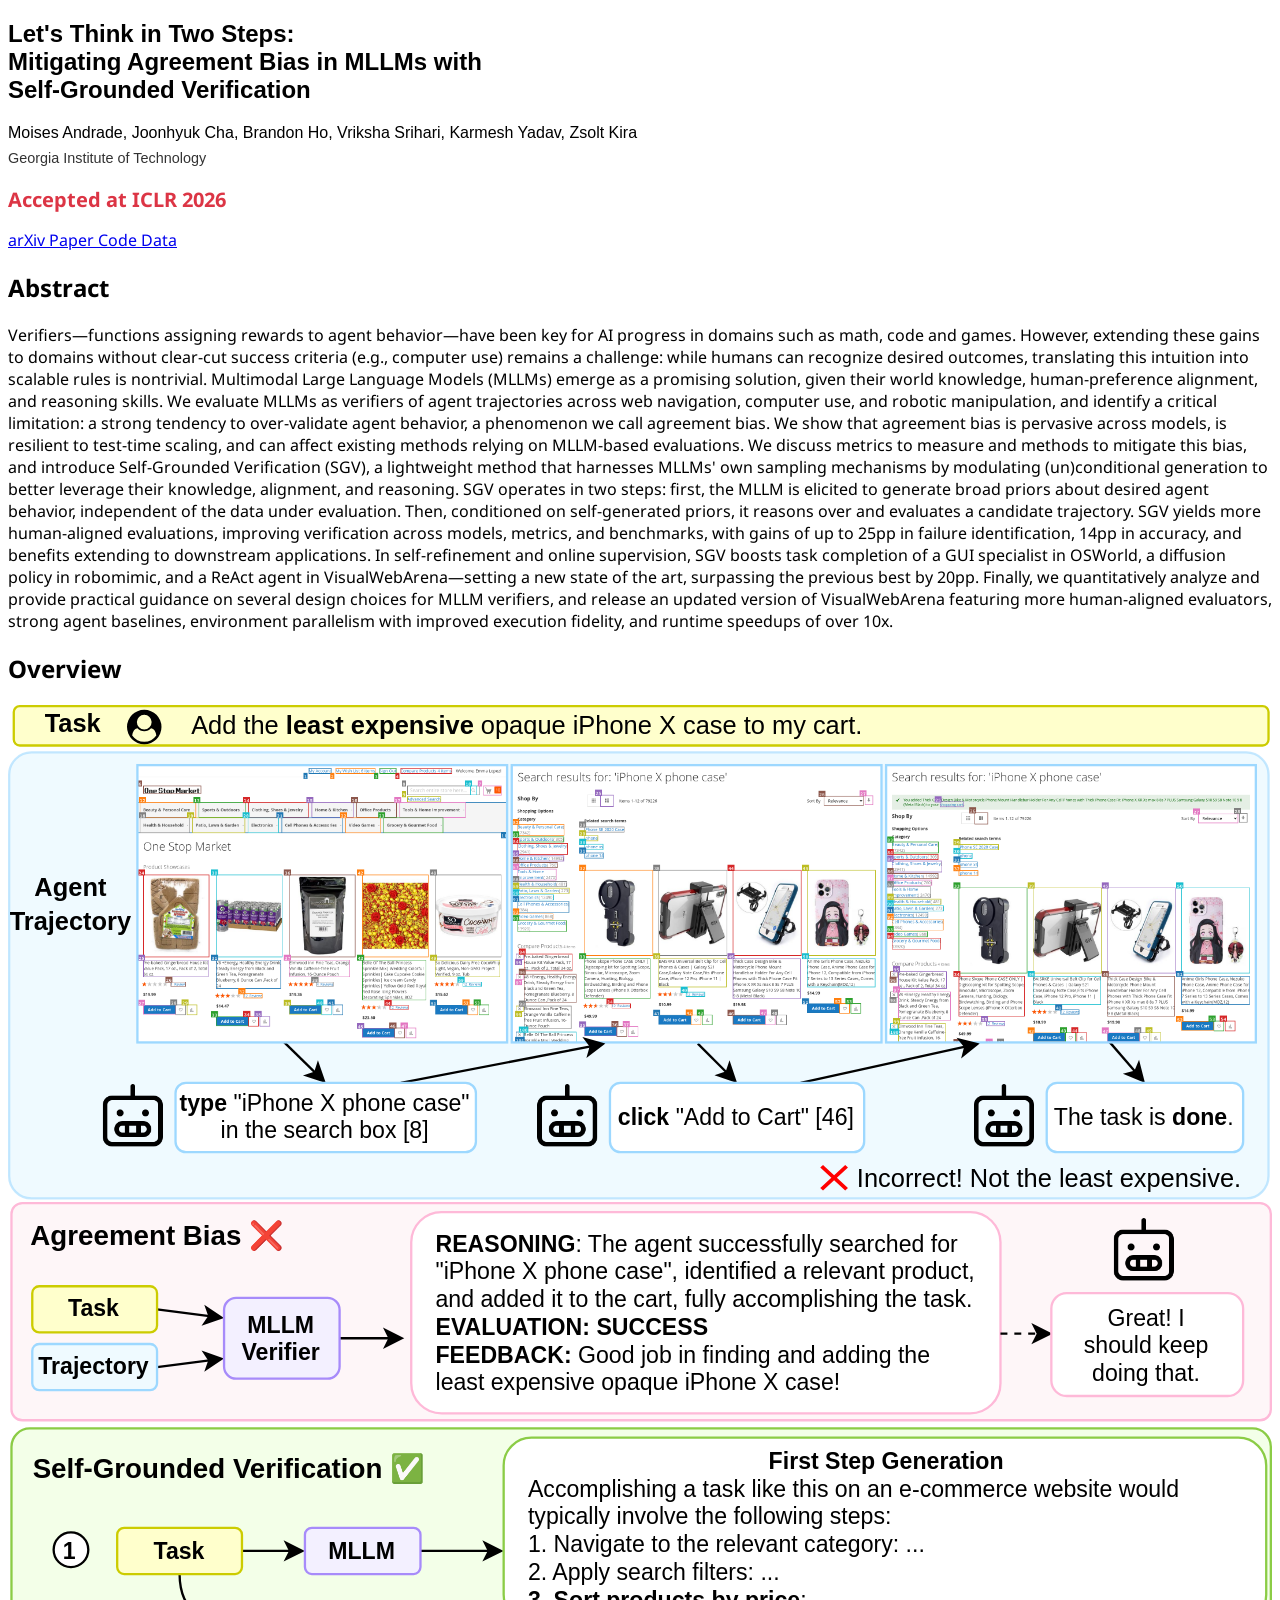
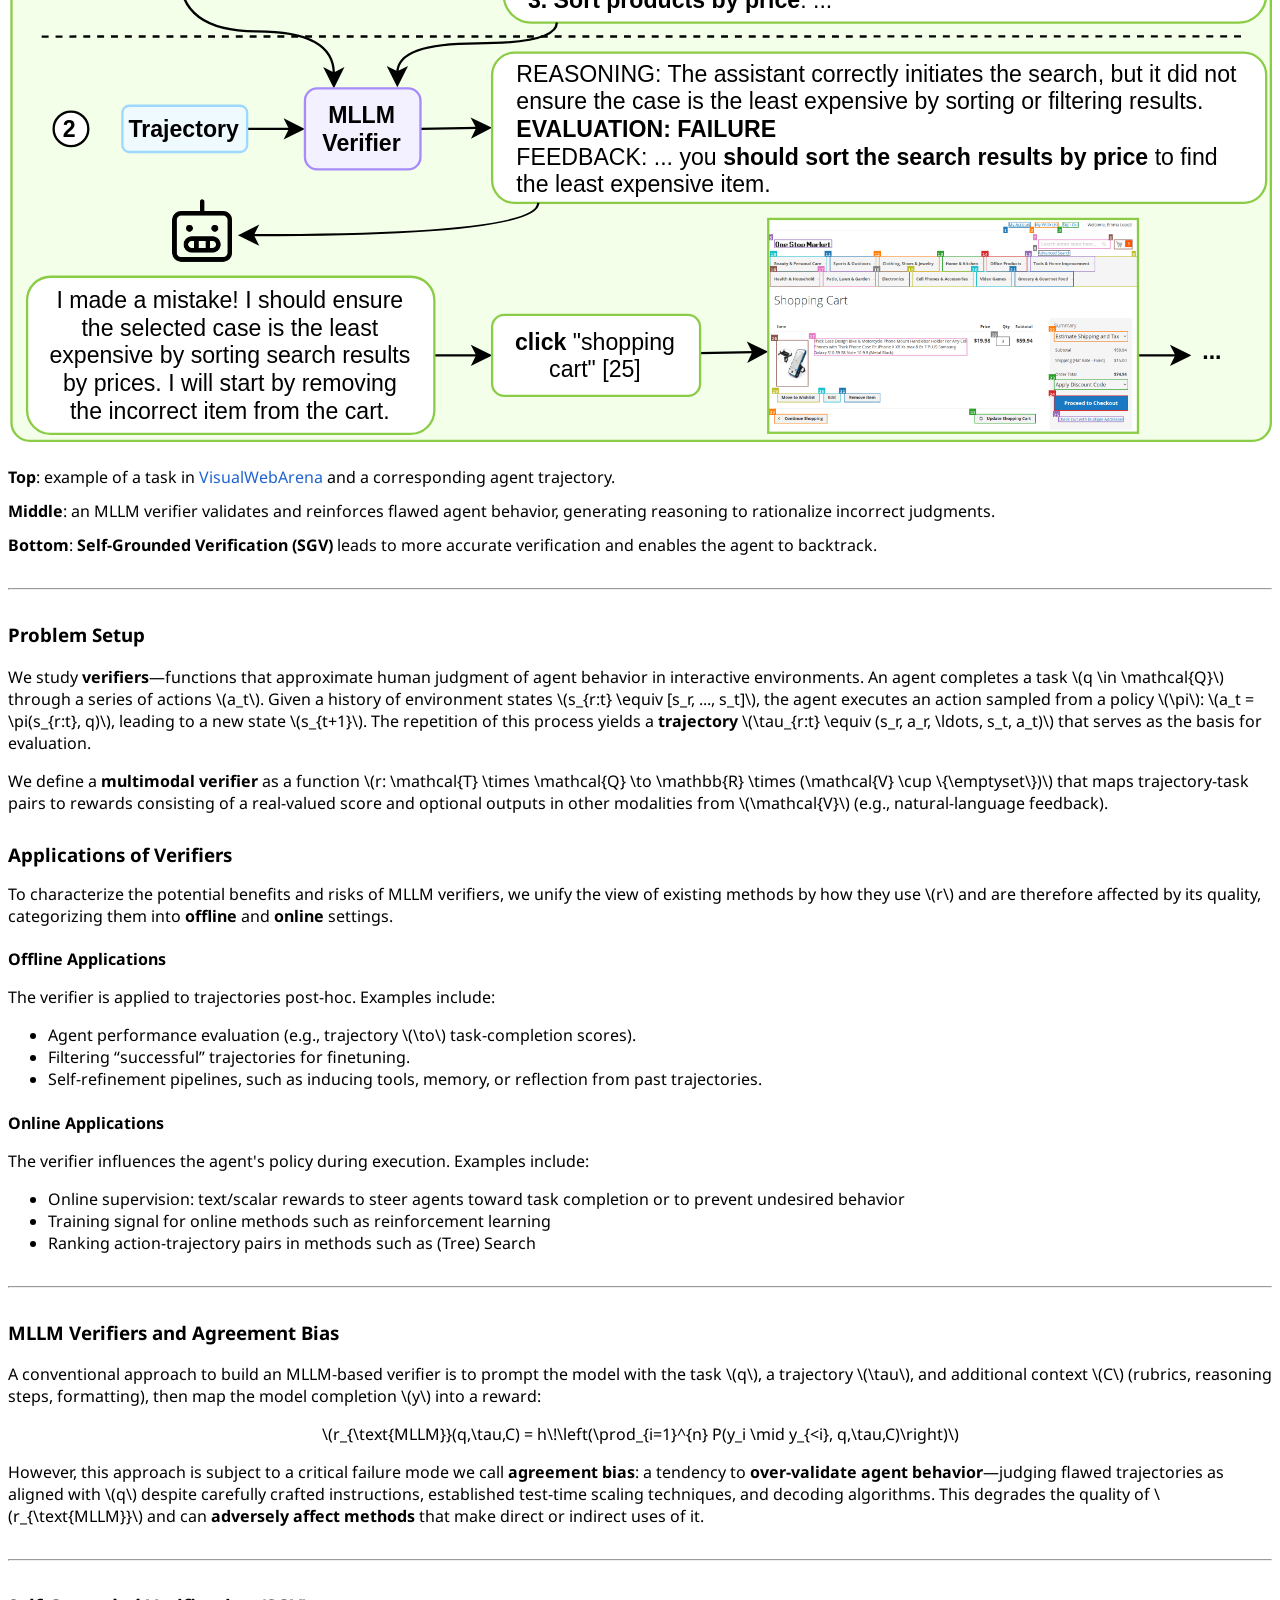
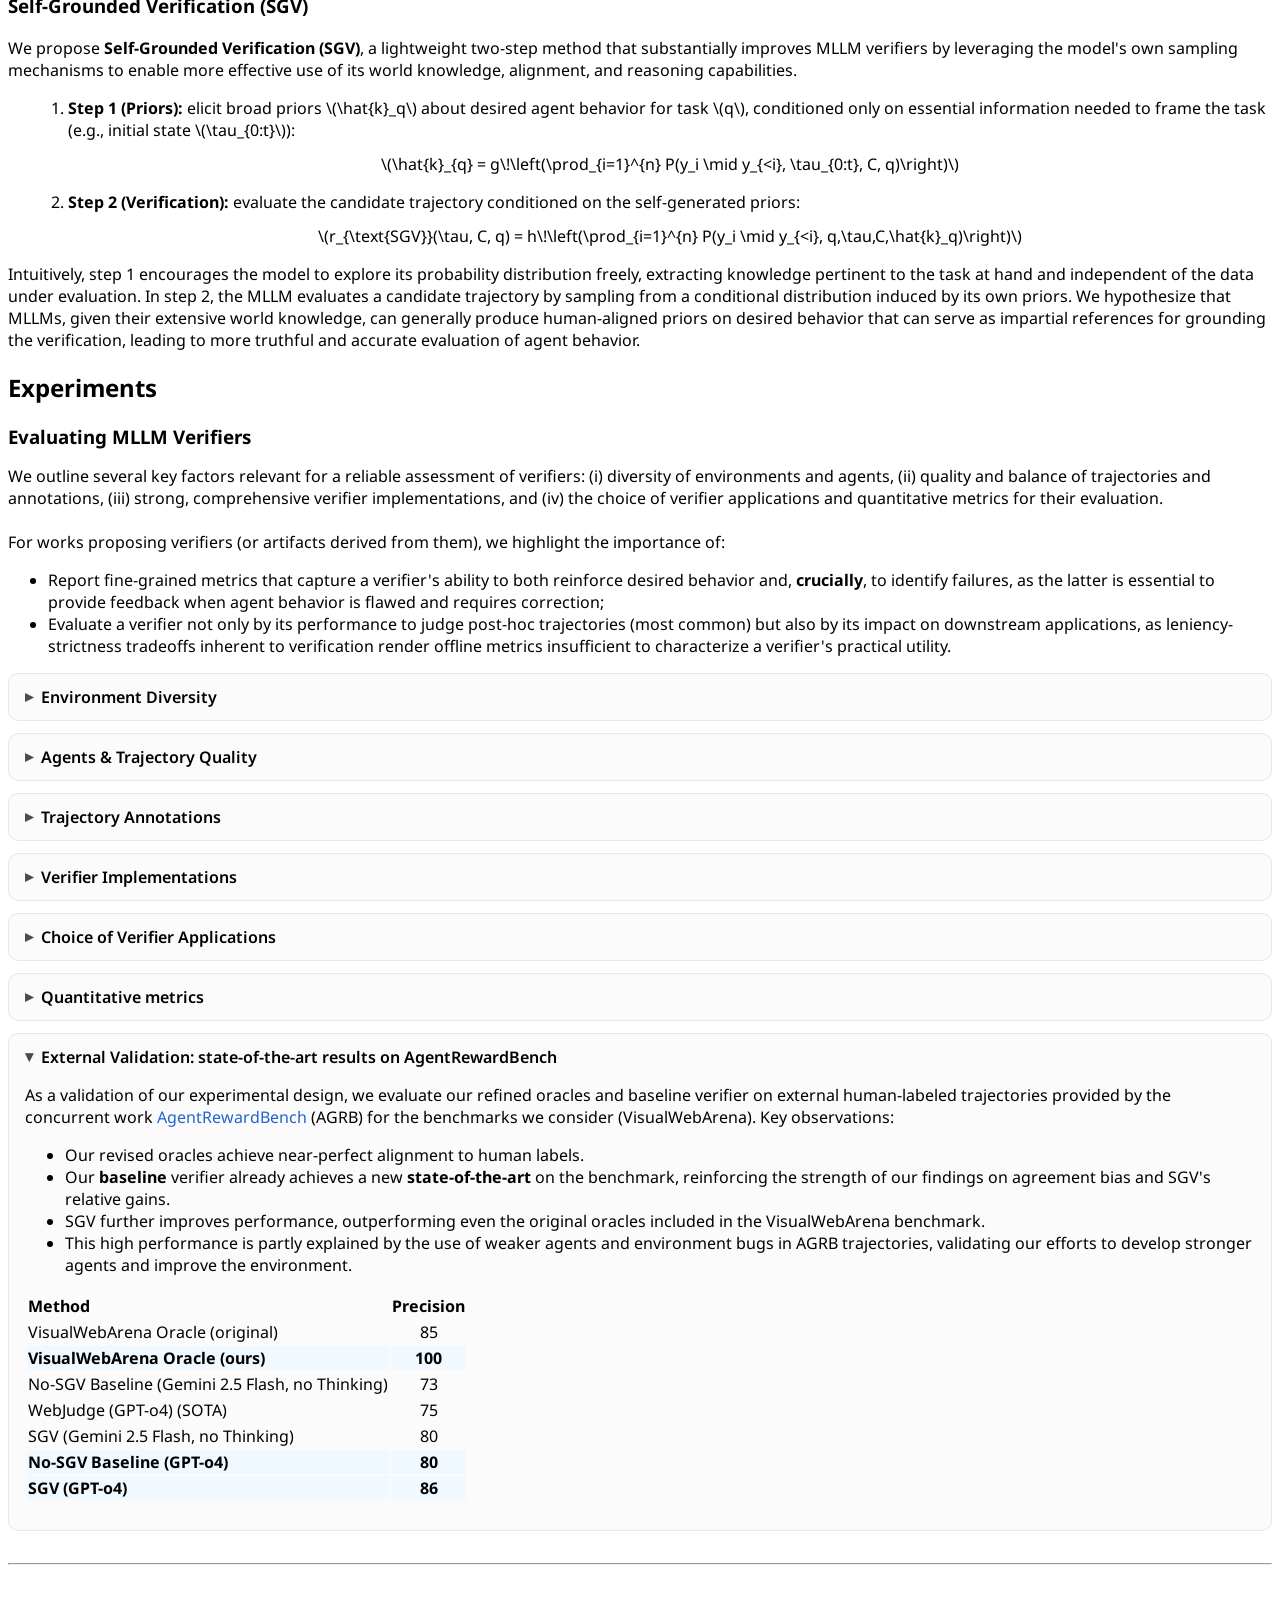
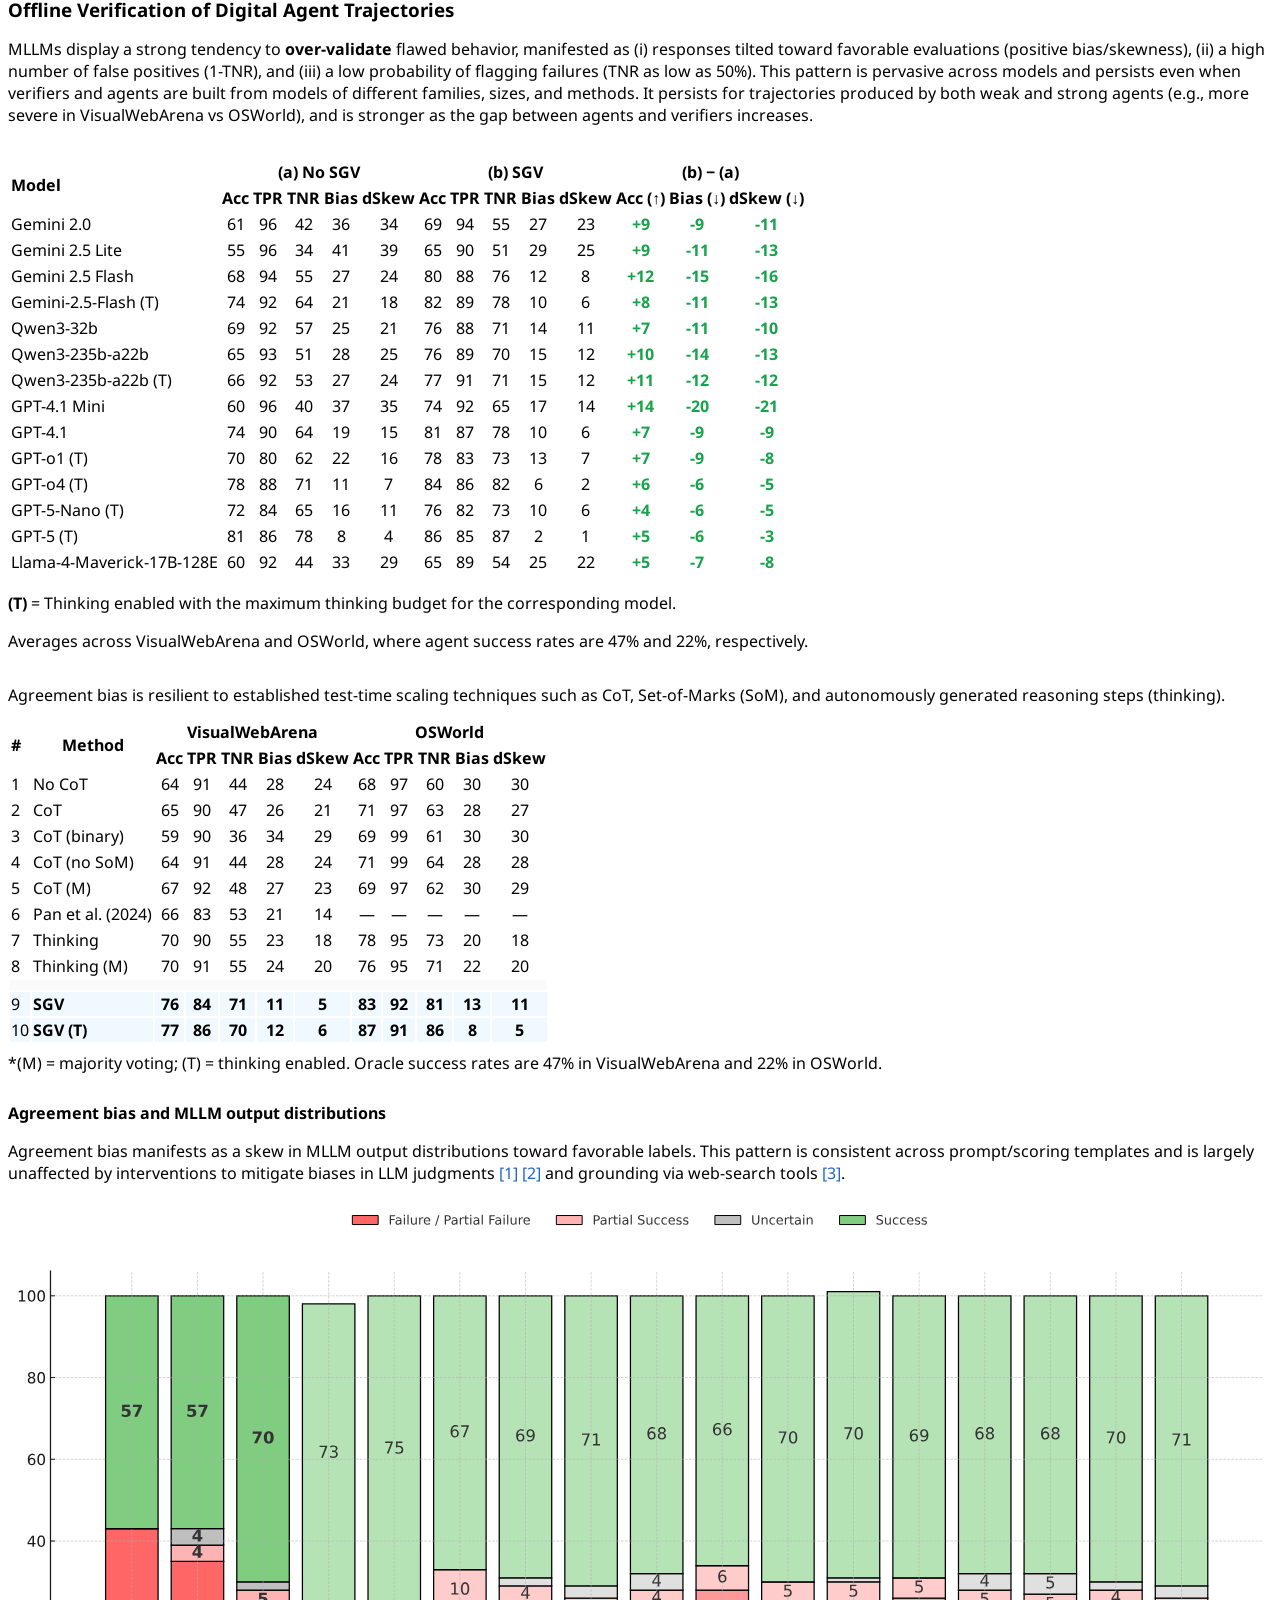
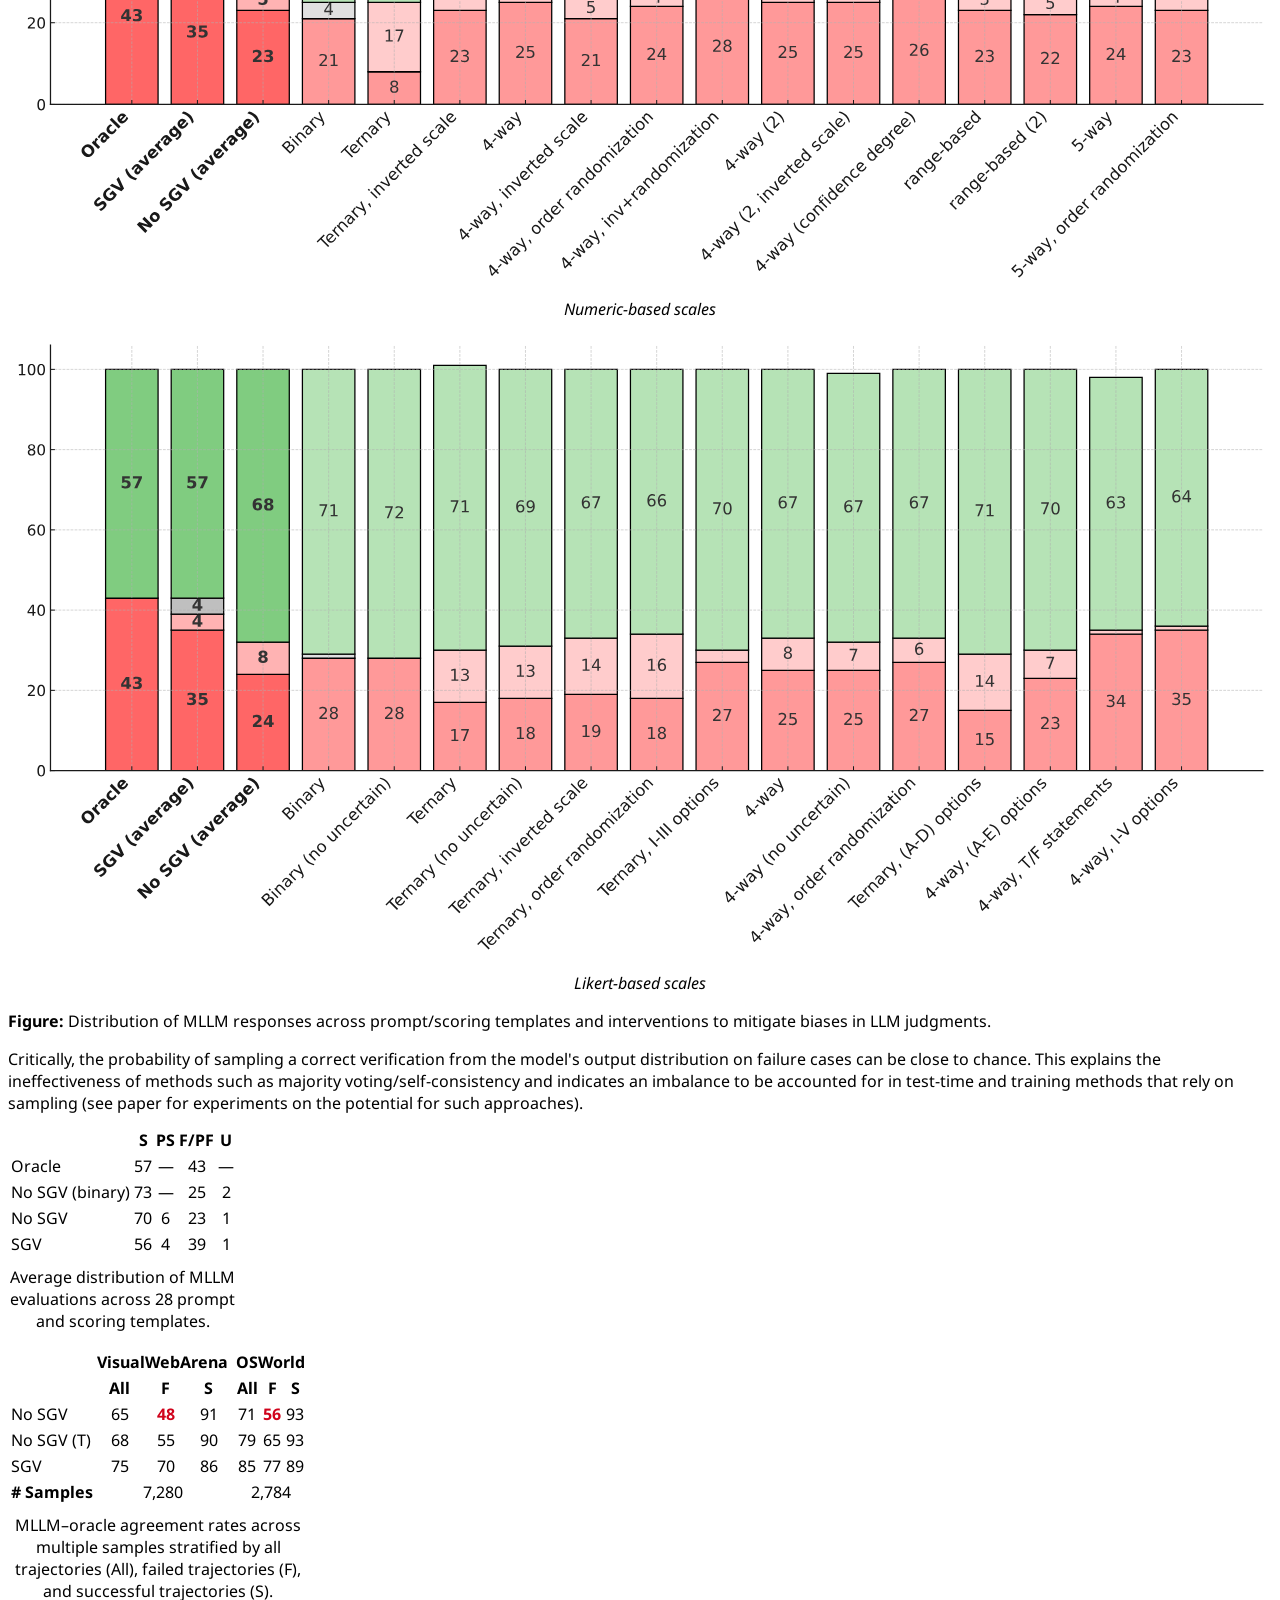
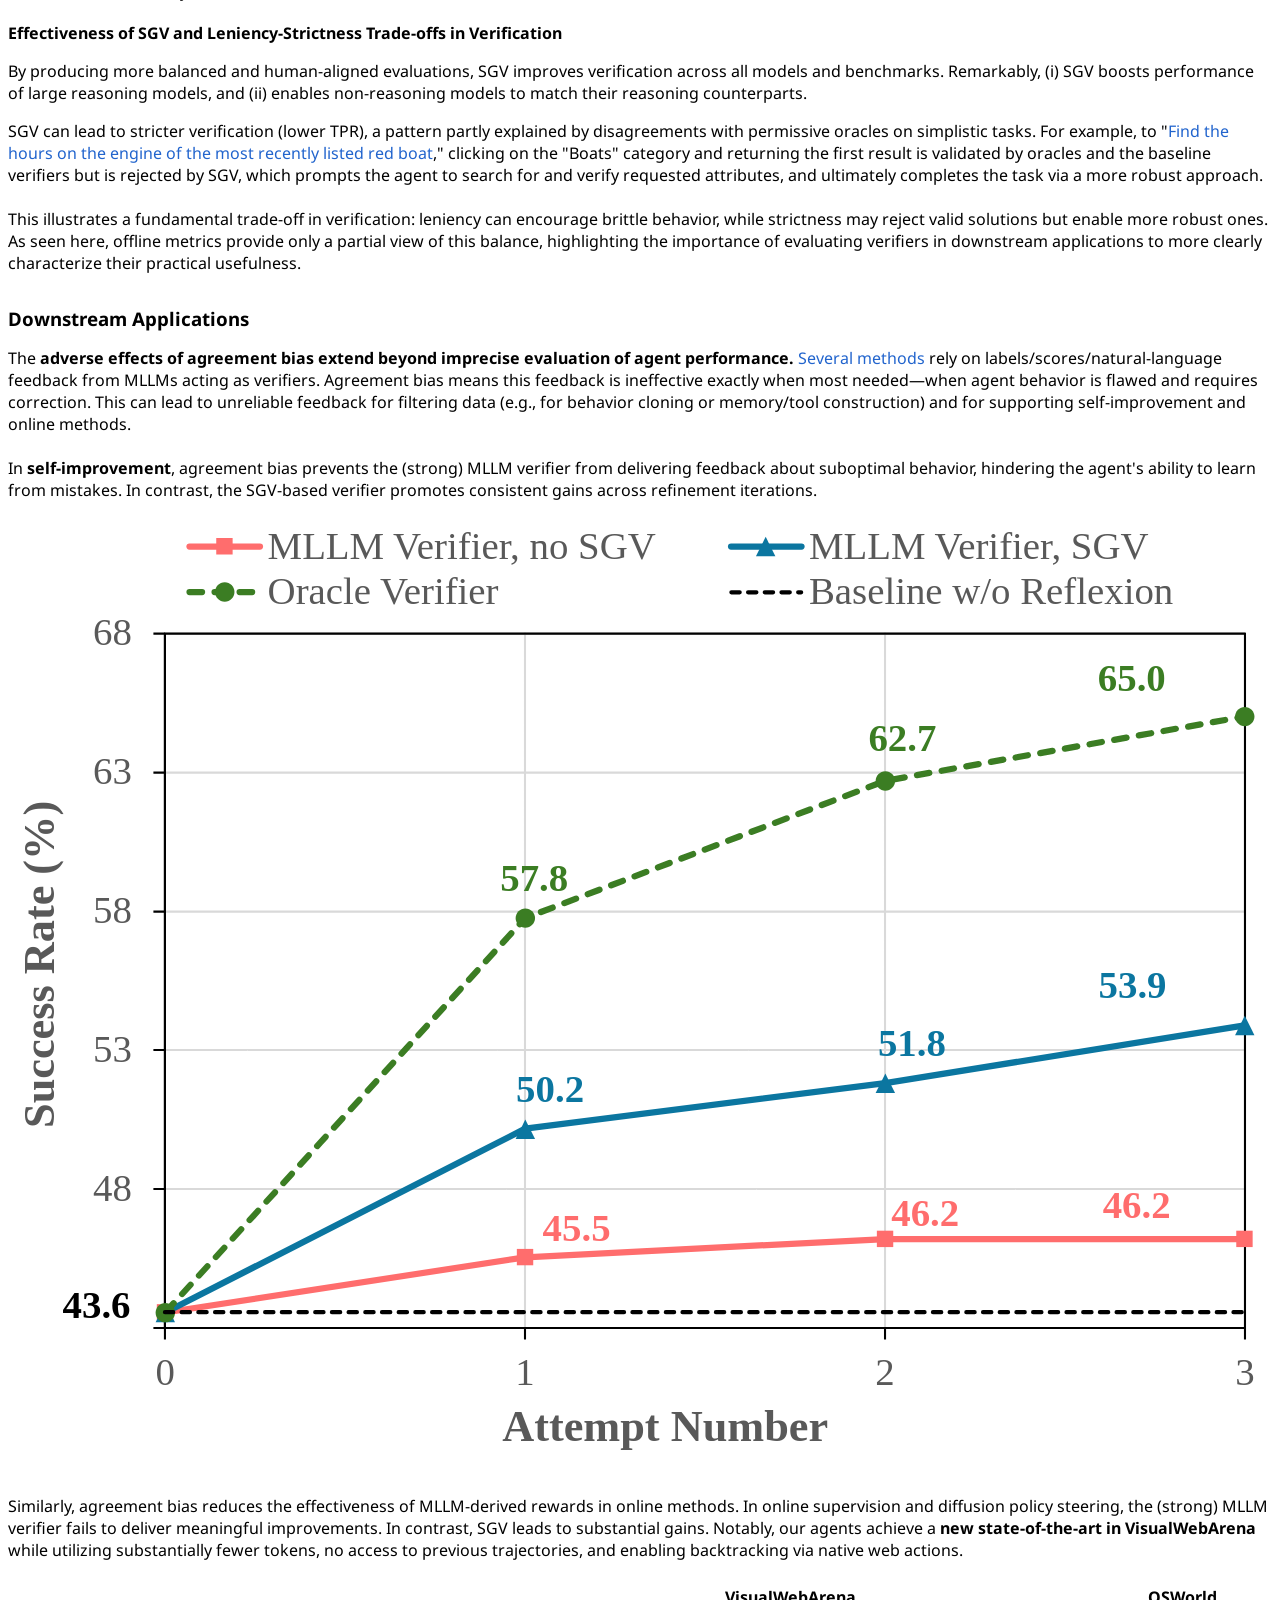
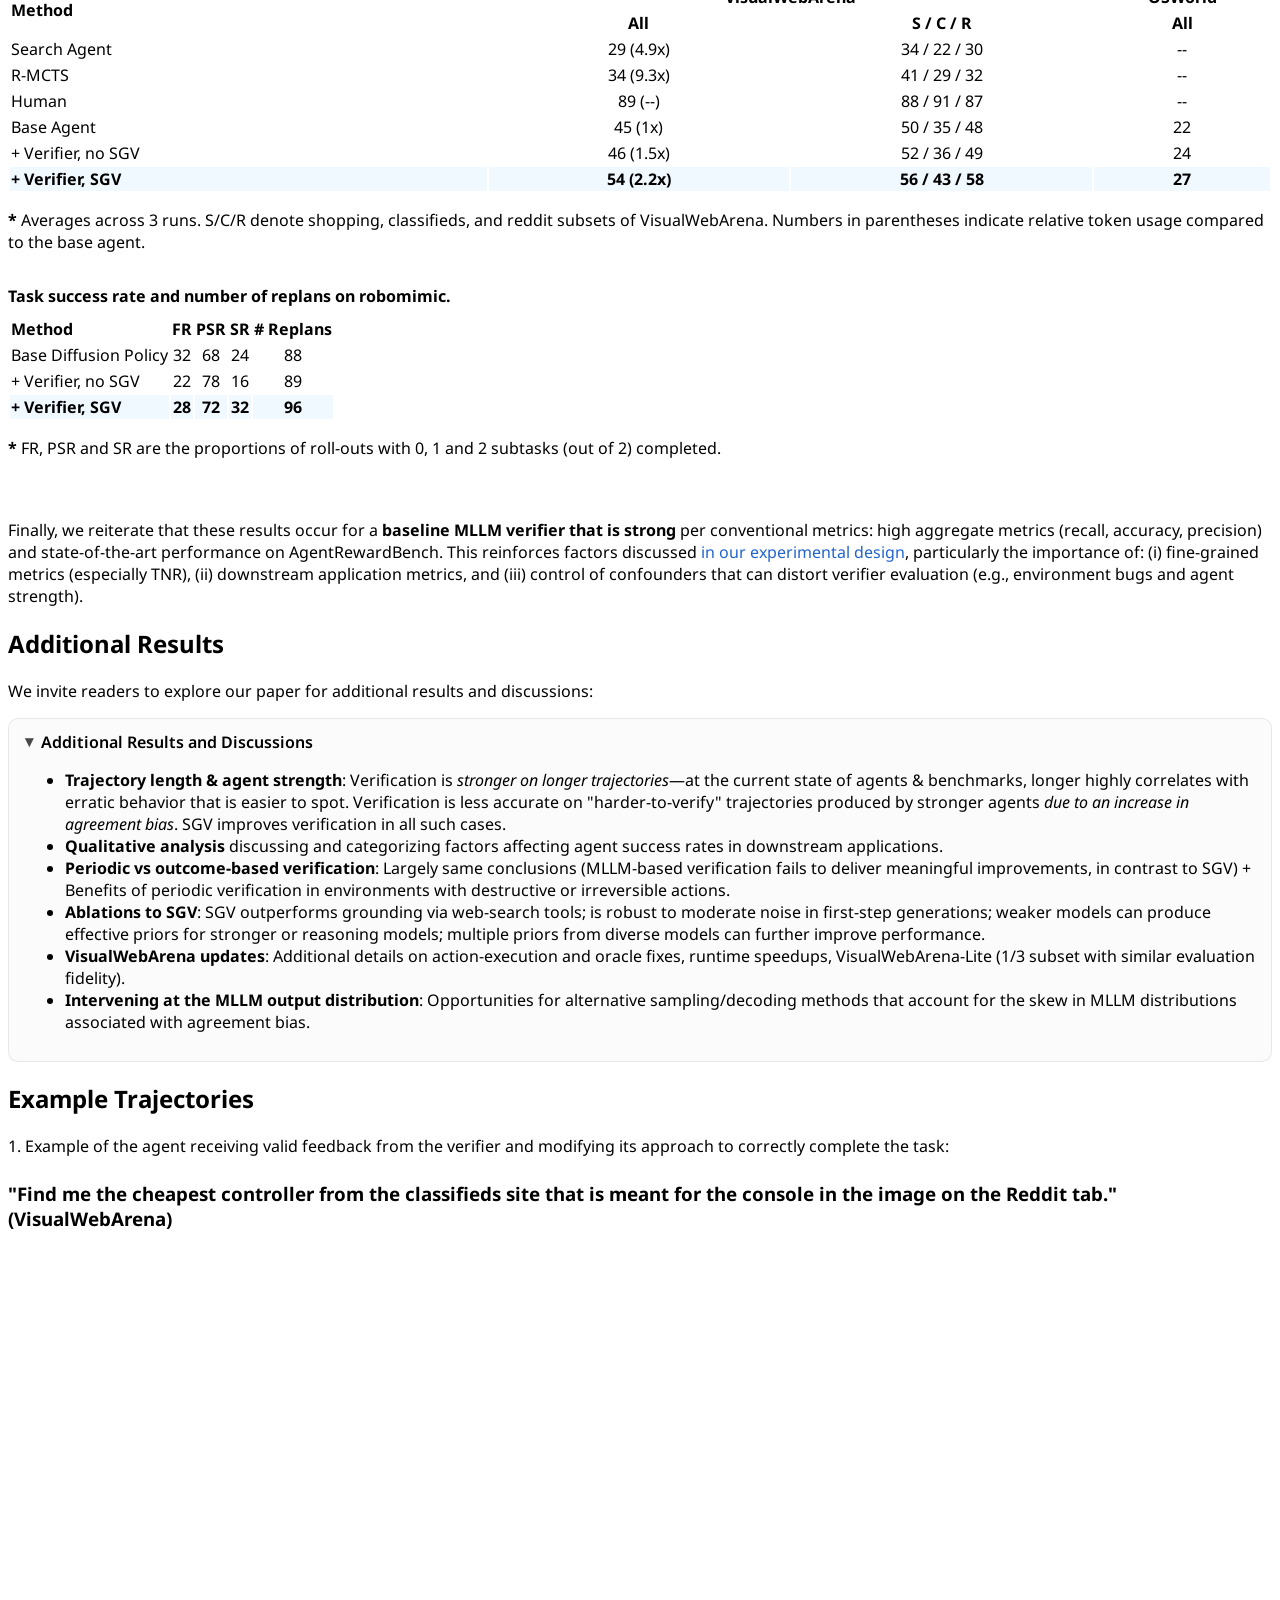
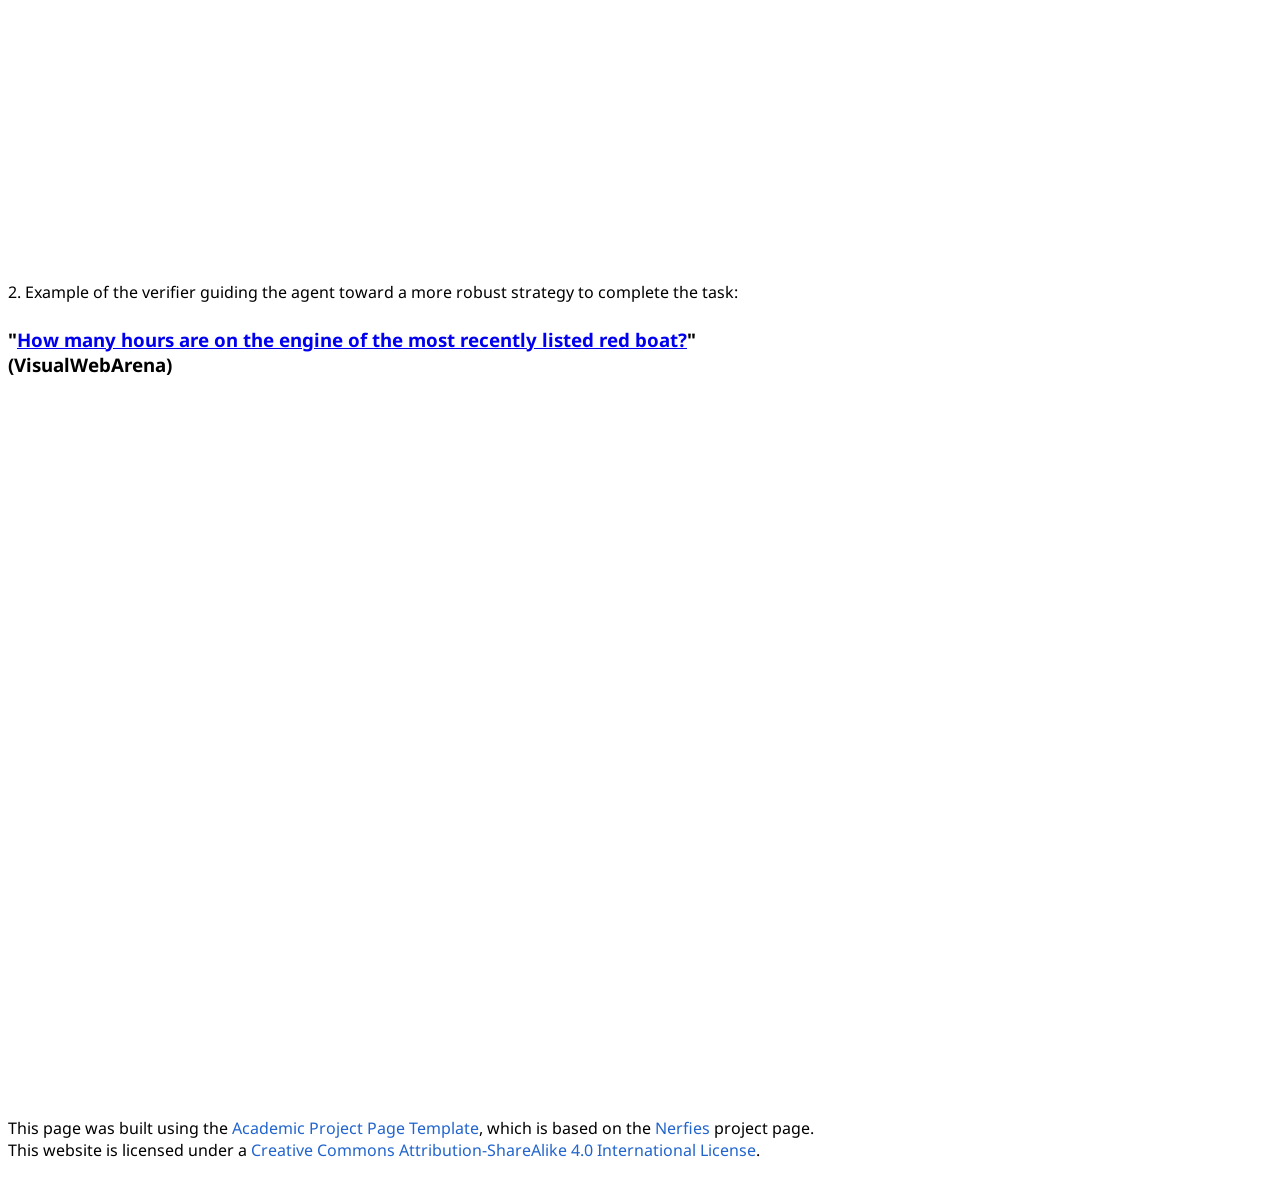
==== commit 858b509b: "temporary fix X link" ====
--- a/index.html
+++ b/index.html
@@ -146,7 +146,7 @@
                   <span>Data</span>
                 </a>
               </span>
-              <!-- X (Twitter) -->
+              <!-- X (Twitter)
               <span class="link-block">
                 <a href="https://x.com/mashalimay/status/2018421868840304717"
                    target="_blank"
@@ -156,10 +156,7 @@
                   </span>
                   <span>X</span>
                 </a>
-              </span>
-
-
-            
+              </span> -->
             </div>
           </div>
         </div>
